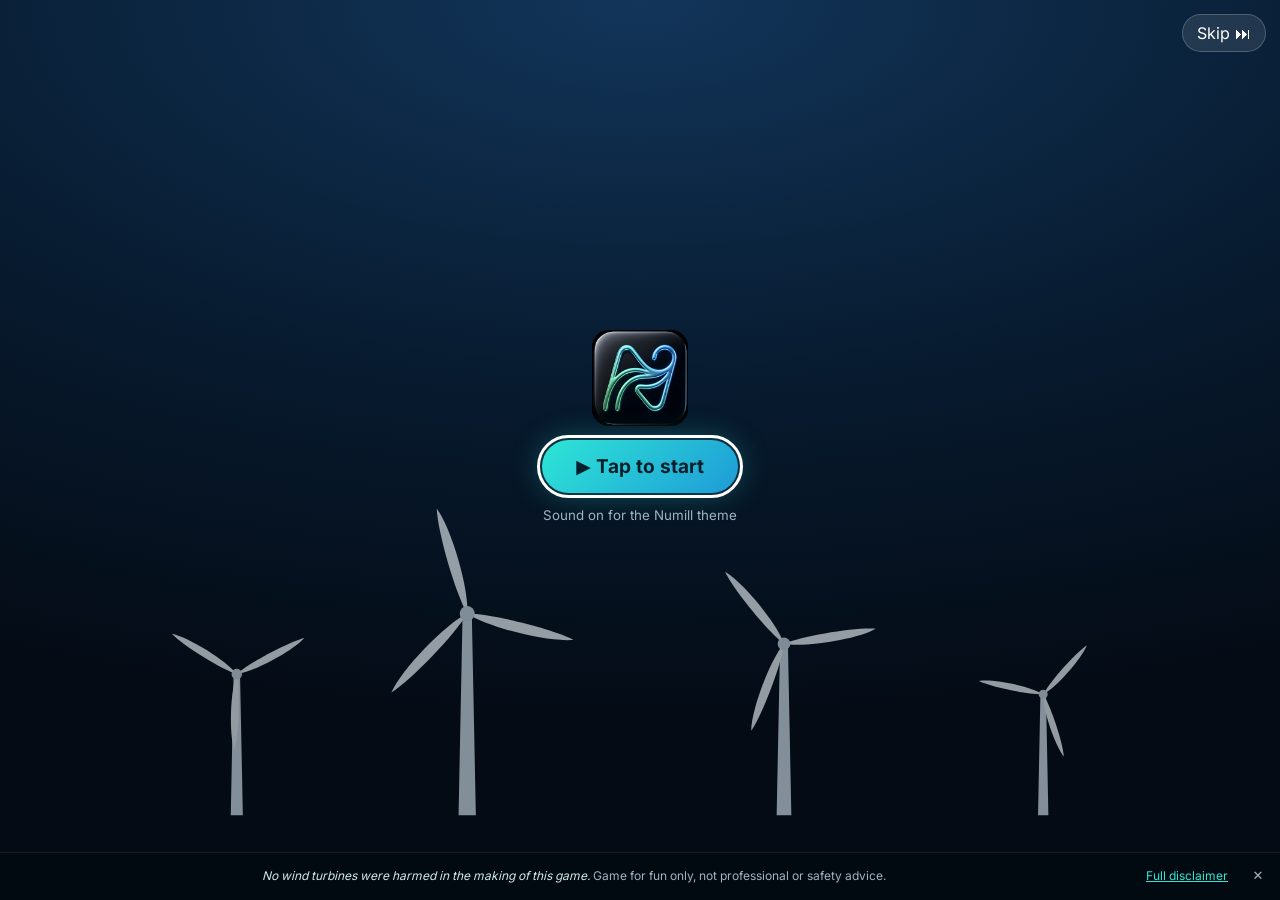
==== index.html @ cb1f27a0 "Publish corrected Academy (edu-preview 3f0eb74) + Farm (16bb28c): career sync, OG tags, profile prom" ====
<!doctype html>
<html lang="en">
<head>
<meta charset="UTF-8" />
<meta http-equiv="Cache-Control" content="no-cache" />
<meta name="viewport" content="width=device-width, initial-scale=1, viewport-fit=cover" />
<link rel="icon" href="./favicon.ico" sizes="any" />
<link rel="icon" type="image/png" sizes="32x32" href="./favicon-32.png" />
<link rel="icon" type="image/png" sizes="16x16" href="./favicon-16.png" />
<link rel="apple-touch-icon" sizes="180x180" href="./apple-touch-icon.png" />
<link rel="manifest" href="./manifest.webmanifest" />
<meta name="apple-mobile-web-app-capable" content="yes" />
<meta name="mobile-web-app-capable" content="yes" />
<meta name="apple-mobile-web-app-status-bar-style" content="black-translucent" />
<meta name="apple-mobile-web-app-title" content="Numill WF" />
<meta name="application-name" content="Numill WF" />
<meta name="theme-color" content="#071318" />

<meta name="description" content="A free, just-for-fun wind farm game by Numill: run a wind park and learn the basics of wind turbine installation and safety in the Numill Academy." />
<link rel="canonical" href="https://numill1.github.io/numill-wind-farm/" />
<meta property="og:type" content="website" />
<meta property="og:site_name" content="Numill Wind Farm" />
<meta property="og:title" content="Numill Wind Farm Academy" />
<meta property="og:description" content="A free, just-for-fun wind farm game by Numill: run a wind park and learn the basics of wind turbine installation and safety in the Numill Academy." />
<meta property="og:url" content="https://numill1.github.io/numill-wind-farm/" />
<meta property="og:image" content="https://numill1.github.io/numill-wind-farm/og-image.png" />
<meta property="og:image:width" content="1200" />
<meta property="og:image:height" content="630" />
<meta property="og:image:alt" content="Numill glow logo on black with the text Numill Wind Farm" />
<meta name="twitter:card" content="summary_large_image" />
<meta name="twitter:title" content="Numill Wind Farm Academy" />
<meta name="twitter:description" content="A free, just-for-fun wind farm game by Numill: run a wind park and learn the basics of wind turbine installation and safety in the Numill Academy." />
<meta name="twitter:image" content="https://numill1.github.io/numill-wind-farm/og-image.png" />
<title>Numill Wind Farm</title>
  <script type="module" crossorigin src="./assets/index-C3J9Vpw6.js"></script>
  <link rel="stylesheet" crossorigin href="./assets/index-CfRN-WS_.css">
</head>
<body><div id="root"><div style="min-height:100vh;display:grid;place-items:center;background:#000"><img src="./numill-glow-512-black.webp" alt="Numill" width="104" height="104" style="background:#000;border-radius:18%;object-fit:contain;animation:nmp 2.8s ease-in-out infinite" /></div></div><style>@keyframes nmp{50%{transform:scale(1.04)}}</style></body>
</html>
---- assets/index-CfRN-WS_.css ----
.gs-screen,.gs-seq,.gs-ov{--gs-bg:#06101c;--gs-fg:#e8f6f4;--gs-mut:#9fb4c0;--gs-teal:#2ee6d6;--gs-card:rgba(14,28,44,.92);--gs-line:rgba(255,255,255,.12);font-family:Inter,system-ui,sans-serif;color:var(--gs-fg)}.gs-screen,.gs-seq{position:fixed;top:0;right:0;bottom:0;left:0;z-index:900;display:flex;flex-direction:column;align-items:center;justify-content:center;gap:14px;padding:24px 20px 64px;text-align:center;background:radial-gradient(120% 80% at 50% 0%,#12355a,#071a2e 55%,#040b15);overflow:hidden}.gs-ov{position:fixed;top:0;right:0;bottom:0;left:0;z-index:950;display:grid;place-items:center;padding:16px;background:#020810b8;-webkit-backdrop-filter:blur(6px);backdrop-filter:blur(6px)}.gs-card{background:var(--gs-card);border:1px solid var(--gs-line);border-radius:20px;padding:20px;max-width:440px;width:100%;box-shadow:0 20px 60px #00000073;display:flex;flex-direction:column;gap:10px;text-align:left}.gs-card h2,.gs-card h3{margin:0}.gs-card p{margin:0;line-height:1.45}.gs-scroll{max-height:86dvh;overflow:auto}.gs-scroll ul{margin:0;padding-left:20px;line-height:1.45}.gs-btn{background:linear-gradient(135deg,#2ee6d6,#1e9bd7);color:#03202a;border:0;border-radius:14px;padding:13px 18px;font-weight:800;font-size:16px;cursor:pointer}.gs-btn:disabled{opacity:.6}.gs-btn:focus-visible,.gs-link:focus-visible,.gs-skip:focus-visible{outline:3px solid #fff;outline-offset:2px}.gs-btn.gs-ghost{background:transparent;color:var(--gs-fg);border:1px solid var(--gs-line)}.gs-big{font-size:19px;padding:15px 34px;border-radius:99px;box-shadow:0 0 30px #2ee6d659}.gs-link{background:none;border:0;color:var(--gs-teal);text-decoration:underline;cursor:pointer;font-size:inherit;padding:4px}.gs-muted{color:var(--gs-mut)}.gs-em{font-style:italic;color:var(--gs-teal)}.gs-err{color:#ff8a8a!important}.gs-input{padding:12px 14px;border-radius:12px;border:1px solid var(--gs-line);background:#ffffff0f;color:var(--gs-fg);font-size:16px}.gs-row{display:flex;justify-content:space-between;gap:10px;width:100%;max-width:440px}.gs-logo{width:132px;height:auto;filter:drop-shadow(0 0 24px rgba(46,230,214,.45))}.gs-logo-sm{width:96px}.gs-title h1{margin:0;font-size:30px}.gs-banner{display:flex;align-items:center;gap:2px;min-height:44px;font-size:12px;line-height:1.25;color:#9fb4c0;background:#030a12f0;border-top:1px solid rgba(255,255,255,.08);padding:0 0 0 10px;font-family:Inter,system-ui,sans-serif;flex:none;padding-bottom:max(3px,env(safe-area-inset-bottom))}.gs-btext{flex:1;min-width:0;white-space:nowrap;overflow:hidden;text-overflow:ellipsis}.gs-screen .gs-banner,.gs-seq .gs-banner{position:absolute;left:0;right:0;bottom:0}.gs-funny{color:#cfe9e6;font-style:italic}.gs-banner .gs-link{font-size:12px;padding:2px 6px;white-space:nowrap;flex:none;min-height:44px;min-width:44px}.gs-x{flex:none;background:none;border:0;color:#9fb4c0;font-size:13px;width:44px;height:44px;cursor:pointer;border-radius:6px}.gs-x:hover{color:#fff;background:#ffffff14}.gs-screen,.gs-seq{padding-bottom:calc(24px + var(--gs-banner-h,0px))}.gs-ov{bottom:var(--gs-banner-h,0px)}@media (min-width:700px){.gs-banner{font-size:12px}}.gs-farm{position:absolute;left:0;right:0;bottom:calc(8px + var(--gs-banner-h,0px));width:100%;height:auto;max-height:40%;opacity:.6;pointer-events:none}.gs-tower{fill:#d7e7ef}.gs-blade{fill:#f3fbff}.gs-hub{fill:#cfe0ea}.gs-rotor{animation:gs-spin linear infinite;transform-box:fill-box;transform-origin:center}@keyframes gs-spin{to{rotate:360deg}}.gs-seq-start,.gs-seq-titles{position:relative;display:flex;flex-direction:column;align-items:center;gap:14px}.gs-skip{position:absolute;top:14px;right:14px;background:#ffffff1a;color:#fff;border:1px solid rgba(255,255,255,.2);border-radius:99px;padding:8px 14px;cursor:pointer;z-index:2}.gs-logo-anim{width:170px;animation:gs-logo 2.4s cubic-bezier(.2,.8,.2,1) both}.gs-presents{color:var(--gs-mut);letter-spacing:.3em;text-transform:uppercase;animation:gs-fade 1s 1.6s both}.gs-title-anim{margin:0;font-size:38px;letter-spacing:.02em;animation:gs-rise 1.2s 2.4s cubic-bezier(.2,.8,.2,1) both;text-shadow:0 0 30px rgba(46,230,214,.5)}.gs-sub-anim{margin:0;color:var(--gs-mut);animation:gs-fade 1s 3.6s both}@keyframes gs-logo{0%{opacity:0;transform:scale(.4) rotate(-30deg);filter:blur(10px)}60%{opacity:1;filter:blur(0)}to{transform:scale(1) rotate(0)}}@keyframes gs-rise{0%{opacity:0;transform:translateY(24px)}to{opacity:1;transform:none}}@keyframes gs-fade{0%{opacity:0}to{opacity:1}}.gs-dots{display:flex;gap:6px}.gs-dots i{width:28px;height:4px;border-radius:4px;background:#ffffff2e}.gs-dots i.on{background:var(--gs-teal)}.gs-bubble{animation:gs-rise .4s both}.gs-mascot{font-size:54px;line-height:1;align-self:center}.gs-wiggle{animation:gs-wig 1.2s ease-in-out 2}@keyframes gs-wig{0%,to{rotate:0deg}25%{rotate:-10deg}75%{rotate:10deg}}.gs-ackbtn{font-size:15px;line-height:1.35;text-align:left;padding:14px 16px}.gs-pop{animation:gs-rise .3s both}@media (prefers-reduced-motion:reduce){.gs-rotor,.gs-logo-anim,.gs-title-anim,.gs-sub-anim,.gs-presents,.gs-bubble,.gs-pop,.gs-wiggle{animation-duration:.01s!important;animation-iteration-count:1!important}}.gs-lbl{display:block;text-align:left;font-size:13px;margin:6px 0;color:inherit}.gs-lbl .gs-input{display:block;width:100%;box-sizing:border-box;margin-top:4px}.gs-check{display:flex;gap:8px;align-items:flex-start;text-align:left;font-size:12.5px;line-height:1.4;margin:10px 0}.gs-check input{margin-top:3px;flex:0 0 auto;width:18px;height:18px}.gs-check a{color:inherit;text-decoration:underline}.gs-small{font-size:12px;margin-top:8px}.gs-pro{max-height:calc(100vh - 40px - var(--gs-banner-h,0px));overflow:auto}img[src*=fundo-preto]{background:#000;border-radius:18%;object-fit:contain;aspect-ratio:1/1;filter:none!important;padding:0!important;box-shadow:none!important}@font-face{font-family:Inter;font-style:normal;font-display:swap;font-weight:400;src:url(./inter-latin-400-normal-C38fXH4l.woff2) format("woff2"),url(./inter-latin-400-normal-CyCys3Eg.woff) format("woff")}@font-face{font-family:Inter;font-style:normal;font-display:swap;font-weight:500;src:url(./inter-latin-500-normal-Cerq10X2.woff2) format("woff2"),url(./inter-latin-500-normal-BL9OpVg8.woff) format("woff")}@font-face{font-family:Inter;font-style:normal;font-display:swap;font-weight:600;src:url(./inter-latin-600-normal-LgqL8muc.woff2) format("woff2"),url(./inter-latin-600-normal-CiBQ2DWP.woff) format("woff")}@font-face{font-family:Inter;font-style:normal;font-display:swap;font-weight:700;src:url(./inter-latin-700-normal-Yt3aPRUw.woff2) format("woff2"),url(./inter-latin-700-normal-BLAVimhd.woff) format("woff")}@font-face{font-family:Outfit;font-style:normal;font-display:swap;font-weight:500;src:url(./outfit-latin-500-normal-DKnIMDSk.woff2) format("woff2"),url(./outfit-latin-500-normal-ClnHRwRh.woff) format("woff")}@font-face{font-family:Outfit;font-style:normal;font-display:swap;font-weight:600;src:url(./outfit-latin-600-normal-B7SfZ07L.woff2) format("woff2"),url(./outfit-latin-600-normal-BEfTtDA7.woff) format("woff")}@font-face{font-family:Outfit;font-style:normal;font-display:swap;font-weight:700;src:url(./outfit-latin-700-normal-Cu9v6i1X.woff2) format("woff2"),url(./outfit-latin-700-normal-D4itBLBr.woff) format("woff")}@font-face{font-family:Outfit;font-style:normal;font-display:swap;font-weight:800;src:url(./outfit-latin-800-normal-CQna6-G7.woff2) format("woff2"),url(./outfit-latin-800-normal-BRHLSPcU.woff) format("woff")}:root{--bg:#071318;--card:#0d1f26;--card2:#11282f;--line:#1d3a40;--teal:#2dd4bf;--teal2:#14b8a6;--gold:#f5c451;--gold2:#d99a1e;--red:#ef4444;--amber:#f59e0b;--text:#e6f4f1;--mut:#8aa9a6}*{box-sizing:border-box;-webkit-tap-highlight-color:transparent}html,body,#root{margin:0;height:100%;background:var(--bg);color:var(--text);font-family:Inter,system-ui,-apple-system,Segoe UI,Roboto,sans-serif}button{font:inherit;color:inherit;cursor:pointer;border:0;background:none}button:disabled{opacity:.45;cursor:not-allowed}.app{max-width:480px;margin:0 auto;height:100dvh;display:flex;flex-direction:column;position:relative;overflow:hidden;background:radial-gradient(120% 60% at 50% 0%,#0f3a3a 0%,var(--bg) 60%)}.app.stormy{background:radial-gradient(120% 60% at 50% 0%,#1e2a44,#070b14 60%)}header{display:flex;align-items:center;gap:10px;padding:10px 14px 6px}.logo{width:36px;height:36px;filter:drop-shadow(0 0 10px rgba(45,212,191,.6))}.brand{flex:1;line-height:1.05}.brand h1{margin:0;font-size:17px;letter-spacing:.3px;background:linear-gradient(90deg,#fff,var(--gold));-webkit-background-clip:text;background-clip:text;color:transparent}.brand small{color:var(--teal);font-size:12px;letter-spacing:.6px;text-transform:uppercase}.icon{min-width:34px;height:34px;border-radius:10px;background:var(--card);border:1px solid var(--line);font-size:13px;font-weight:700;padding:0 8px}.stats{display:grid;grid-template-columns:1.6fr 1.2fr 1fr 1fr .8fr;gap:6px;padding:4px 12px}.stat{background:var(--card);border:1px solid var(--line);border-radius:12px;padding:6px;display:flex;flex-direction:column;align-items:center;font-size:12px}.stat b{font-size:14px;font-variant-numeric:tabular-nums}.stat small{color:var(--mut);font-size:12px}.stat.gold{border-color:#f5c4518c;box-shadow:inset 0 0 12px #f5c45126,0 0 12px #f5c4511f}.stat.gold b{color:var(--gold)}.stat.amber b{color:var(--amber)}.stat.red{border-color:var(--red)}.stat.red b{color:var(--red)}.pulse{animation:pulse 1s infinite}@keyframes pulse{50%{box-shadow:0 0 14px #ef444499}}.lvl{display:flex;align-items:center;gap:10px;margin:6px 12px;padding:8px 10px;border-radius:14px;background:linear-gradient(90deg,#f5c4511a,#2dd4bf0f);border:1px solid rgba(245,196,81,.35)}.badge-lvl{width:34px;height:34px;border-radius:50%;display:grid;place-items:center;font-weight:800;color:#1a1200;background:radial-gradient(circle at 35% 30%,#fff1b8,var(--gold) 45%,var(--gold2));box-shadow:0 0 14px #f5c4518c}.lvlbody{flex:1}.ready{font-size:18px;color:var(--gold);animation:bob 1s infinite}@keyframes bob{50%{transform:translateY(-4px)}}.row{display:flex;justify-content:space-between;align-items:center;gap:8px}.small{font-size:12px;color:var(--mut)}.bar{height:8px;background:#0a1a1f;border-radius:99px;overflow:hidden;margin-top:4px;border:1px solid var(--line)}.fill{height:100%;border-radius:99px;transition:width .4s cubic-bezier(.2,.9,.3,1.2)}.fill.teal{background:linear-gradient(90deg,var(--teal2),var(--teal));box-shadow:0 0 10px var(--teal)}.fill.amber{background:var(--amber)}.fill.goldfill{background:linear-gradient(90deg,var(--gold2),var(--gold),#fff1b8,var(--gold));background-size:200% 100%}.shimmer{animation:shim 1.4s linear infinite}@keyframes shim{to{background-position:-200% 0}}.banner{margin:4px 12px;padding:6px 10px;border-radius:10px;background:#6366f12e;border:1px solid #6366f1;font-size:12px;font-weight:700;text-align:center}.banner.red{background:#ef444424;border-color:var(--red);animation:pulse 1.2s infinite}main{flex:1;min-height:0;display:flex;flex-direction:column}.scene{flex:1;min-height:240px;position:relative}.loading{display:grid;place-items:center;height:100%;color:var(--mut)}.panel{margin:8px 12px;padding:12px;border-radius:16px;background:linear-gradient(180deg,var(--card2),var(--card));border:1px solid var(--line);display:flex;flex-direction:column;gap:8px}.panel.hint{color:var(--mut);font-size:13px;text-align:center}.chip{font-size:12px;font-weight:800;padding:3px 8px;border-radius:99px;letter-spacing:.5px}.chip.teal{background:#2dd4bf26;color:var(--teal)}.chip.red{background:#ef44442e;color:#fca5a5}.chip.amber{background:#f59e0b2e;color:#fcd34d}.btn{width:100%;padding:12px 14px;border-radius:14px;font-weight:800;font-size:14.5px;transition:transform .08s;margin-top:6px}.btn:active:not(:disabled){transform:scale(.97)}.btn.teal{background:linear-gradient(180deg,var(--teal),var(--teal2));color:#032;box-shadow:0 6px 18px #14b8a659}.btn.gold{background:linear-gradient(180deg,#ffe08a,var(--gold) 40%,var(--gold2));color:#2a1a00;box-shadow:0 6px 22px #f5c45173,inset 0 1px #fff6}.btn.red{background:linear-gradient(180deg,#f87171,var(--red));color:#fff;box-shadow:0 6px 18px #ef444459}.btn.ghost{background:var(--card2);border:1px solid var(--line);color:var(--text)}.btn.link{background:none;color:var(--mut);font-weight:600;font-size:12.5px;text-decoration:underline}.glow{animation:glow 1.6s infinite}@keyframes glow{50%{box-shadow:0 0 30px #f5c451cc}}.shopitem{display:flex;justify-content:space-between;align-items:center;width:100%;padding:11px 12px;border-radius:12px;background:var(--card2);border:1px solid var(--line);text-align:left;margin-top:6px}.shopitem span{display:flex;flex-direction:column}.shopitem small{color:var(--mut);font-size:12px}.shopitem.rare{border-color:#f5c45199;box-shadow:inset 0 0 14px #f5c4511a}.price{color:var(--gold);font-weight:800;align-items:flex-end;font-size:13px}nav{display:grid;grid-template-columns:repeat(4,1fr);border-top:1px solid var(--line);background:#071318eb;padding-bottom:env(safe-area-inset-bottom)}nav button{padding:8px 0 10px;display:flex;flex-direction:column;align-items:center;font-size:18px;position:relative;color:var(--mut)}nav button small{font-size:12px}nav button.on{color:var(--teal)}nav button.on:before{content:"";position:absolute;top:0;left:25%;right:25%;height:2px;background:var(--teal);box-shadow:0 0 8px var(--teal)}.dot{position:absolute;top:6px;right:30%;width:8px;height:8px;border-radius:50%;background:var(--gold);box-shadow:0 0 8px var(--gold)}.page{padding:8px 14px 16px;overflow:auto}.page h2{margin:6px 0 10px;font-size:18px}.page h3{margin:16px 0 8px;font-size:15px}.kpi{background:var(--card);border:1px solid var(--line);border-radius:12px;padding:10px 12px;margin-bottom:8px;font-size:13px}.kpi b{color:var(--teal)}.kpi.warn b{color:var(--amber)}.ladder{display:flex;flex-direction:column;gap:5px}.rung{display:flex;align-items:center;gap:10px;padding:7px 10px;border-radius:10px;background:var(--card);border:1px solid var(--line);font-size:13px;color:var(--mut)}.rung span{width:22px;height:22px;border-radius:50%;display:grid;place-items:center;background:#0a1a1f;font-size:12px;font-weight:800}.rung small{margin-left:auto;color:var(--amber);font-size:12px}.rung.done{color:var(--text)}.rung.done span{background:var(--teal2);color:#032}.rung.now{border-color:var(--gold);color:#fff;box-shadow:0 0 14px #f5c45140}.rung.now span{background:var(--gold);color:#2a1a00}.rung.tier{margin-top:8px}.badges{display:grid;grid-template-columns:repeat(4,1fr);gap:6px}.bdg{aspect-ratio:1;border-radius:12px;background:var(--card);border:1px solid var(--line);display:flex;flex-direction:column;align-items:center;justify-content:center;font-size:20px;filter:grayscale(1);opacity:.55;text-align:center;padding:4px}.bdg small{font-size:12px;color:var(--mut);margin-top:2px;line-height:1.1}.bdg.got{filter:none;opacity:1;border-color:var(--teal)}.bdg.got.rare{border-color:var(--gold);box-shadow:0 0 14px #f5c45173}.overlay{position:absolute;top:0;right:0;bottom:0;left:0;background:#02080aa8;-webkit-backdrop-filter:blur(3px);backdrop-filter:blur(3px);display:flex;align-items:flex-end;z-index:20;animation:fade .2s}@keyframes fade{0%{opacity:0}}.sheet{width:100%;max-height:88%;overflow:auto;background:linear-gradient(180deg,#123036,var(--card));border-top:1px solid var(--teal);border-radius:22px 22px 0 0;padding:16px 16px 22px;animation:up .28s cubic-bezier(.2,.9,.3,1.15)}@keyframes up{0%{transform:translateY(40%);opacity:0}}.sheet h3{margin:0;font-size:17px}.sheet p{font-size:14px;line-height:1.45}.sheet.goldb{border-top:2px solid var(--gold);box-shadow:0 -10px 40px #f5c45140}.sheet.danger{border-top:2px solid var(--red);box-shadow:0 -10px 40px #ef444440}.quote{background:var(--card2);border-left:3px solid var(--gold);padding:10px 12px;border-radius:8px;font-style:italic}.alarm{background:#ef44441f;border:1px solid var(--red);color:#fecaca;padding:10px;border-radius:10px;font-family:ui-monospace,monospace;font-size:13px;margin:8px 0;animation:pulse 1.2s infinite}.grid2{display:grid;grid-template-columns:1fr 1fr;gap:8px}.grid1{display:grid;gap:8px}.opt{padding:11px 10px;border-radius:12px;background:var(--card2);border:1px solid var(--line);text-align:left;font-size:13.5px;transition:all .15s}.opt.picked{border-color:var(--teal);background:#2dd4bf24}.opt.right{border-color:#22c55e;background:#22c55e29}.opt.wrongopt{border-color:var(--red);background:#ef444426}.opt.dim{opacity:.5}.steps{display:flex;gap:6px;margin:10px 0 4px}.steps span{flex:1;text-align:center;font-size:12px;font-weight:800;padding:3px;border-radius:99px;background:#0a1a1f;color:var(--mut)}.steps span.on{background:var(--teal);color:#032}.steps span.done{background:var(--gold);color:#2a1a00}.loto{margin:4px 0 8px;padding-left:20px;font-size:13px;color:var(--teal)}.q{font-weight:700}.ok{color:#4ade80;font-weight:800}.ko{color:#f87171;font-weight:800}.muted{color:var(--mut)}.big{font-size:44px;font-weight:900;text-align:center;margin:6px 0;color:var(--gold);text-shadow:0 0 20px rgba(245,196,81,.6)}.days{display:flex;gap:6px;margin:10px 0}.days span{flex:1;text-align:center;padding:8px 0;border-radius:10px;background:var(--card2);border:1px solid var(--line);font-weight:800;color:var(--mut)}.days span.on{background:linear-gradient(180deg,#ffe08a,var(--gold));color:#2a1a00;border-color:var(--gold);box-shadow:0 0 10px #f5c45180}.pops{position:absolute;left:0;right:0;top:60%;display:flex;flex-direction:column;align-items:center;pointer-events:none;z-index:30;gap:4px}.pop{padding:5px 12px;border-radius:99px;background:#0d1f26eb;border:1px solid var(--teal);font-weight:800;font-size:13px;animation:rise 1.6s ease-out forwards}.pop.gold{border-color:var(--gold);color:var(--gold);text-shadow:0 0 10px rgba(245,196,81,.6)}.pop.bad{border-color:var(--red);color:#fca5a5}@keyframes rise{0%{transform:translateY(14px) scale(.8);opacity:0}15%{transform:translateY(0) scale(1.08);opacity:1}30%{transform:scale(1)}to{transform:translateY(-46px);opacity:0}}.burst{position:absolute;left:50%;top:42%;pointer-events:none;z-index:40}.burst i{position:absolute;border-radius:50%;box-shadow:0 0 10px currentColor;animation:fly 1s cubic-bezier(.1,.8,.3,1) forwards}@keyframes fly{0%{transform:translate(0) scale(1);opacity:1}to{transform:translate(var(--x),var(--y)) scale(.2);opacity:0}}.btn.danger{background:#ef44441a;border:1px dashed var(--red);color:#fca5a5;font-size:12.5px;font-weight:700}.go{font-size:12px;font-weight:900;padding:3px 10px;border-radius:99px;letter-spacing:.6px}.go.go{background:#16a34a;color:#fff}.go.caution{background:var(--amber);color:#2a1a00}.go.nogo{background:var(--red);color:#fff;animation:pulse 1s infinite}.jobcard{background:var(--card2);border:1px solid rgba(245,196,81,.45);border-radius:12px;padding:10px 12px;display:flex;flex-direction:column;gap:6px;font-size:13px;margin:8px 0}.jobcard span{color:var(--mut)}.jobcard b{text-align:right}.limits{width:100%;font-size:12px;border-collapse:collapse}.limits td{padding:3px 6px;color:var(--mut);border-bottom:1px solid var(--line)}.limits td:last-child{text-align:right}.limits tr.hl td{color:var(--gold);font-weight:700}.opt.picked{background:linear-gradient(180deg,#2dd4bf59,#14b8a638);color:#fff;font-weight:700}.opt.right{background:#15803d;border-color:#22c55e;color:#fff;font-weight:800}.opt.wrongopt{background:#991b1b;border-color:var(--red);color:#fff;font-weight:800}.days span{display:flex;flex-direction:column;align-items:center;gap:2px;font-size:13px}.days small{font-size:12px;font-weight:700;opacity:.8}.days span.chest{flex:1.3;border-color:var(--gold);box-shadow:0 0 12px #f5c45159;font-size:18px}.banner.red{color:#fff;background:#ef444452;cursor:pointer}.fill{position:relative}.fill:after{content:"";position:absolute;top:0;right:0;bottom:0;left:0;background:linear-gradient(90deg,transparent,rgba(255,255,255,.45),transparent);transform:translate(-100%);animation:sweep 2.4s infinite}@keyframes sweep{to{transform:translate(100%)}}.pin{background:var(--red);color:#fff;font-weight:900;width:26px;height:26px;border-radius:50%;display:grid;place-items:center;box-shadow:0 0 14px var(--red);animation:bob .8s infinite;font-size:16px;pointer-events:none}:root{--bg:#0b4f78;--card:#0f6a94;--card2:#1279a6;--line:#ffd23f;--teal:#5ef2e0;--teal2:#22c7c0;--gold:#ffd23f;--gold2:#ff9f1c;--text:#ffffff;--mut:#d4f3ff}.app{background:linear-gradient(180deg,#5cc8ff,#2a9fd6,#0e6d9c 70%,#0b4f78);font-family:Comic Sans MS,Comic Neue,"Baloo 2",Inter,system-ui,sans-serif}.app.stormy{background:linear-gradient(180deg,#4a5d8a,#26365e 60%,#141d38)}.gamebanner{display:flex;flex-wrap:wrap;align-items:center;justify-content:center;gap:4px 8px;padding:6px 10px;text-align:center;background:repeating-linear-gradient(-45deg,#ffd23f 0,#ffd23f 14px,#ffc300 14px,#ffc300 28px);color:#0b2a44;border-bottom:3px solid #0b2a44}.gamebanner b{font-size:16px;font-weight:900;letter-spacing:.5px;text-shadow:2px 2px 0 #fff}.gamebanner i{width:100%;font-size:12px;font-weight:700}.gm-tag{background:#ff3d7f;color:#fff;font-weight:900;font-size:12px;padding:2px 7px;border-radius:6px;border:2px solid #0b2a44;transform:rotate(-4deg);box-shadow:2px 2px #0b2a44}.brand h1{background:none;color:#fff;-webkit-text-fill-color:#fff;text-shadow:2px 2px 0 #0b2a44}.brand small{color:#ffd23f}.stat,.icon,.lvl{border:2px solid #0b2a44!important;box-shadow:3px 3px #0b2a44!important}.stat.gold{background:#ffd23f}.stat.gold b,.stat.gold span{color:#0b2a44}.ladder.scroll{position:relative;max-height:52vh;overflow-y:auto;padding-right:4px;gap:10px;scroll-behavior:smooth}.tierbox{display:flex;flex-direction:column;gap:5px;padding:8px;border-radius:14px;background:#0d1f2699;border:1px dashed var(--line)}.tierbox.cur{border:1px solid var(--gold);box-shadow:0 0 16px #f5c4512e}.tierbox.past{opacity:.85}.tierhead{display:flex;justify-content:space-between;align-items:center;font-weight:900;font-size:13px;color:var(--teal);letter-spacing:.3px}.tierbox.cur .tierhead{color:var(--gold)}.tierhead small{color:var(--mut);font-weight:700}.rung.legend{background:linear-gradient(90deg,rgba(245,196,81,.18),var(--card));border-color:#f5c45199}.rung.legend b{color:var(--gold)}.champ{width:100%;margin:4px 0 10px;padding:10px;border-radius:14px;border:2px solid var(--gold);background:linear-gradient(180deg,#3a2a05,#1a1404);color:var(--gold);font:inherit;font-weight:900;cursor:pointer;animation:glow 1.6s infinite}.victory{position:fixed;top:0;right:0;bottom:0;left:0;z-index:60;display:grid;place-items:center;padding:16px;overflow:hidden;background:radial-gradient(circle at 50% 25%,#f5c45173,#14b8a640 40%,#04121a 80%);animation:fade .4s}.confetti{position:absolute;top:0;right:0;bottom:0;left:0;pointer-events:none}.confetti i{position:absolute;top:-20px;width:9px;height:14px;border-radius:2px;animation:confetti linear infinite}.confetti i:nth-child(3n){width:7px;height:7px;border-radius:50%}@keyframes confetti{0%{transform:translateY(-20px) rotate(0);opacity:1}to{transform:translateY(110vh) rotate(720deg) translate(40px);opacity:.8}}.vcard{position:relative;width:100%;max-width:380px;max-height:100%;overflow:auto;text-align:center;padding:18px 16px;border-radius:24px;background:linear-gradient(180deg,#14404a,#0d1f26);border:3px solid var(--gold);box-shadow:0 0 50px #f5c4518c,inset 0 0 30px #2dd4bf26;animation:vpop .7s cubic-bezier(.2,1.6,.4,1);display:flex;flex-direction:column;gap:10px}@keyframes vpop{0%{transform:scale(.3) rotate(-8deg);opacity:0}}.vtrophy{font-size:76px;line-height:1;filter:drop-shadow(0 0 22px rgba(245,196,81,.9));animation:bob 1.2s infinite}.vtitle{margin:0;font-size:34px;font-weight:900;letter-spacing:1px;transform:rotate(-2deg);background:linear-gradient(180deg,#fff,var(--gold) 55%,var(--gold2));-webkit-background-clip:text;background-clip:text;color:transparent;filter:drop-shadow(3px 3px 0 #2a1a00)}.vsub{margin:0;color:var(--teal);font-weight:800}.vrank{align-self:center;padding:8px 16px;border-radius:999px;font-weight:900;font-size:17px;color:#2a1a00;background:linear-gradient(180deg,#ffe08a,var(--gold) 50%,var(--gold2));box-shadow:0 6px 22px #f5c45180}.vtext{margin:0;font-size:14px;line-height:1.45}.vstats{display:grid;grid-template-columns:repeat(4,1fr);gap:6px}.vstats div{background:var(--card2);border:1px solid var(--line);border-radius:12px;padding:7px 2px;display:flex;flex-direction:column}.vstats b{color:var(--gold);font-size:14px}.vstats small{color:var(--mut);font-size:12px}.icon.off{opacity:.45;text-decoration:line-through;filter:grayscale(1)}.sheet.mg{max-height:92vh;overflow-y:auto}.mg-list{display:grid;grid-template-columns:1fr 1fr;gap:8px}.mg-item{display:flex;flex-direction:column;align-items:center;gap:2px;padding:10px 6px;min-height:84px;border-radius:14px;background:var(--card2);border:1px solid var(--line);font-size:13px;font-weight:700}.mg-item b{font-size:22px}.mg-item small{color:var(--mut);font-weight:600;font-size:12px}.mg-item.locked{opacity:.45}.mg-how{min-height:34px}.mg-msg{min-height:36px;margin:4px 0}.mg-stage{display:flex;flex-direction:column;align-items:center;gap:8px;min-height:300px}.mg-won{display:flex;flex-direction:column;align-items:center;gap:2px}.mg-won b{font-size:18px;color:var(--gold)}.mg-row{display:flex;gap:8px;width:100%}.mg-asm{display:flex;flex-direction:column-reverse;gap:4px;width:100%}.mg-slot{min-height:34px;border:2px dashed var(--line);border-radius:10px;font-size:12.5px;color:var(--mut);background:#0a1a1f}.mg-slot.done{border-style:solid;border-color:var(--teal);color:var(--teal)}.mg-slot.hint{border-color:var(--gold);color:var(--gold)}.mg-tray{display:flex;flex-wrap:wrap;gap:6px;justify-content:center;width:100%}.mg-chip{min-width:64px;min-height:38px;padding:4px 8px;border-radius:10px;background:var(--card2);border:1px solid var(--line);font-size:12px;font-weight:700;display:flex;align-items:center;justify-content:center}.mg-chip.on{border-color:var(--gold);box-shadow:0 0 0 2px var(--gold)}.mg-chip.ghost{visibility:hidden}.mg-maze,.mg-pipes,.mg-slide,.mg-mem,.mg-blade,.mg-truck{display:grid;width:min(86vw,320px);gap:0;touch-action:none}.mg-maze{aspect-ratio:1;border:2px solid var(--teal)}.mg-cell{aspect-ratio:1;border:2px solid #4b7f86;display:flex;align-items:center;justify-content:center;font-size:15px;margin:-1px}.mg-cell.trail{background:#2dd4bf38}.mg-pad{display:grid;grid-template-columns:repeat(3,56px);gap:6px}.mg-pad button{height:44px;border-radius:12px;background:var(--card2);border:1px solid var(--line);font-size:18px}.mg-pipes{gap:3px}.mg-tile{aspect-ratio:1;position:relative;background:#0a1a1f;border:1px solid var(--line);border-radius:6px;padding:0}.mg-tile svg{width:100%;height:100%}.mg-tile line{stroke:#4b7f86;stroke-width:7;stroke-linecap:round}.mg-tile circle{fill:#4b7f86}.mg-tile.lit line,.mg-tile.lit circle{stroke:var(--gold);fill:var(--gold)}.mg-tile i{position:absolute;left:2px;top:0;font-style:normal;font-size:14px}.mg-flange{position:relative;width:min(80vw,280px);aspect-ratio:1;border-radius:50%;background:radial-gradient(circle,#1d3a40 0,#1d3a40 30%,#11282f 31%,#11282f);border:3px solid #4b7f86}.mg-bolt{position:absolute;width:48px;height:48px;margin:-24px;border-radius:50%;background:#0a1a1f;border:2px solid var(--line);font-size:20px;font-weight:800}.mg-bolt.done{background:var(--teal);color:#032}.mg-bolt.hint{border-color:var(--gold);box-shadow:0 0 12px var(--gold)}.mg-hubc{position:absolute;top:0;right:0;bottom:0;left:0;display:flex;align-items:center;justify-content:center;font-weight:800;color:var(--mut);pointer-events:none}.mg-slide{gap:2px}.mg-st{aspect-ratio:1;border-radius:6px;background-color:#0d1f26;border:1px solid var(--line);position:relative;padding:0}.mg-st small{position:absolute;right:3px;bottom:1px;font-size:12px;color:var(--gold)}.mg-st.empty{background:transparent;border-style:dashed}.mg-mem{gap:6px}.mg-card{aspect-ratio:3/4;border-radius:10px;background:linear-gradient(160deg,var(--teal2),#0b4a44);border:1px solid var(--line);font-weight:900;font-size:20px;color:#032;display:flex;flex-direction:column;align-items:center;justify-content:center}.mg-card.up{background:var(--card2);color:var(--text)}.mg-card.got{border-color:var(--gold)}.mg-card b{font-size:26px}.mg-card small{font-size:12px}.mg-yaw{width:min(72vw,240px)}.mg-yaw .ring{fill:#0a1a1f;stroke:var(--line);stroke-width:3}.mg-yaw .wind{fill:#7dd3fc}.mg-yaw .wtxt{fill:#7dd3fc;font-size:12px;font-weight:800}.mg-yaw .zone{fill:#86efac2e}.mg-yaw .nac{fill:#e6f4f1}.mg-yaw .rotor{fill:var(--gold)}.mg-blade{gap:2px;width:min(70vw,240px);padding:6px;border-radius:40px 40px 12px 12px;background:linear-gradient(90deg,#cfd8dc,#eceff1,#b0bec5)}.mg-bc{aspect-ratio:1;border-radius:4px;background:#ffffff40;border:1px solid rgba(0,0,0,.06);padding:0}.mg-bc.found{background:#2dd4bf99;outline:2px solid var(--teal)}.mg-bc.miss{background:#ef44442e}.mg-truck{gap:2px;padding:6px;background:#3b4b52;border-radius:8px;border-bottom:10px solid #222}.mg-tc{aspect-ratio:1;border-radius:4px;background:#26343a;border:1px solid #4b5f66;padding:0}.mg-mini{display:grid;gap:1px}.mg-mini i{background:currentColor;border-radius:2px}.mg-ladder{display:flex;flex-direction:column;gap:4px;width:120px;padding:4px 10px;border-left:5px solid #9aa;border-right:5px solid #9aa}.mg-ladder .rung{height:26px;border-bottom:4px solid #9aa;display:flex;align-items:center;justify-content:center;font-size:16px}.mg-ladder .rung.done{border-color:var(--teal)}.mg-bar{position:relative;width:min(86vw,320px);height:26px;border-radius:99px;background:#0a1a1f;border:1px solid var(--line);overflow:hidden}.mg-bar .z{position:absolute;top:0;bottom:0;background:#86efac8c}.mg-bar .m{position:absolute;top:-2px;bottom:-2px;width:6px;margin-left:-3px;background:var(--gold)}.overlay.mg-ov{z-index:30}.mg-bi{width:min(78vw,260px)}.mg-bi .fl{fill:#11282f;stroke:#4b7f86;stroke-width:3}.mg-bi .hole{fill:#04090b;stroke:#4b7f86}.mg-bi .root{fill:#eceff12e;stroke:#cfd8dc;stroke-width:2}.mg-bi .stud{fill:var(--gold)}.mg-bi .ok .root{stroke:var(--teal)}.mg-radio{display:grid;grid-template-columns:repeat(3,1fr);gap:6px;width:100%}.mg-radio button{min-height:42px;border-radius:12px;background:var(--card2);border:1px solid var(--line);font-size:12.5px;font-weight:700}.mg-radio .stop{background:#7f1d1d;color:#fff}.mg-radio .tag{background:#3b2f0a;color:var(--gold)}.mg-hole{position:absolute;width:34px;height:34px;margin:-17px;border-radius:50%;background:#04090b;border:2px solid var(--line);display:flex;align-items:center;justify-content:center;font-size:16px}.mg-hole.next{border-color:var(--gold)}.mg-hole.done{border-color:var(--teal)}.mg-beat{width:70px;height:70px;border-radius:50%;border:4px solid var(--gold);display:block}.mg-check .opt{text-align:left}.mg-rhythm .mg-hole{border:2px solid #4b7f86!important;box-shadow:none!important}.mg-rhythm .mg-hole.next{border-color:var(--gold)!important;box-shadow:0 0 10px var(--gold)!important}.mg-rhythm .mg-hole.done{border-color:var(--teal)!important}.nm-glow{filter:drop-shadow(0 0 4px rgba(55,185,191,.9)) drop-shadow(0 0 12px rgba(18,151,216,.55));animation:nmGlow 2.8s ease-in-out infinite}@keyframes nmGlow{50%{filter:drop-shadow(0 0 6px rgba(55,185,191,1)) drop-shadow(0 0 18px rgba(245,196,81,.55))}}@media (prefers-reduced-motion: reduce){.nm-glow{animation:none}}.nm-glow-sm{width:26px;height:26px}.nm-glow-md{width:56px;height:56px;margin-bottom:4px}.nm-glow-lg{width:84px;height:84px}.nm-center{display:block;margin:4px auto 0}.nm-h{display:flex;align-items:center;gap:8px}.nm-splash{display:flex;flex-direction:column;align-items:center;gap:10px}.mg-slide.nm-solved{border-radius:8px;box-shadow:0 0 0 2px #37b9bfcc,0 0 24px #1297d899,0 0 40px #f5c45159;animation:nmGlowBox 2.8s ease-in-out infinite}@keyframes nmGlowBox{50%{box-shadow:0 0 0 2px #f5c451e6,0 0 30px #37b9bfb3,0 0 48px #f5c45173}}.tr-grid{display:grid;grid-template-columns:repeat(3,1fr);gap:8px}.tr-item{display:flex;flex-direction:column;align-items:center;gap:3px;padding:8px 4px;min-height:118px;border-radius:12px;background:var(--card2);border:1px solid var(--line);text-align:center;position:relative}.tr-item b{font-size:12px}.tr-item small{font-size:12px;color:var(--mut)}.tr-item.got{border-color:#f5c45199}.tr-official{grid-column:1 / -1;min-height:96px;border-style:dashed}.tr-lock{position:absolute;top:28px;font-size:18px}.tr-grad{display:inline-block;-webkit-mask-size:contain;mask-size:contain;-webkit-mask-repeat:no-repeat;mask-repeat:no-repeat;-webkit-mask-position:center;mask-position:center;background-size:200% 200%!important}.tr-shine{animation:trShine 3s ease-in-out infinite;filter:drop-shadow(0 0 5px rgba(255,236,170,.75))}@keyframes trShine{50%{background-position:100% 100%}}@media (prefers-reduced-motion: reduce){.tr-shine{animation:none}}.tr-pop{display:flex;flex-direction:column;align-items:center;gap:6px}.nm-icon{border-radius:22%;animation:nmIcon 2.8s ease-in-out infinite}.logo.nm-icon{filter:none}@keyframes nmIcon{0%,to{box-shadow:0 0 6px #37b9bf59}50%{box-shadow:0 0 16px #37b9bf99,0 0 26px #1297d859}}@media (prefers-reduced-motion: reduce){.nm-icon{animation:none}}.tr-official{grid-column:span 3;flex-direction:row;text-align:left;gap:10px;padding:10px}.tr-official b{font-size:12.5px}.tr-official small{display:block}.tr-offimg{position:relative;flex:none;width:56px;height:56px}.tr-offimg img{width:56px;height:56px;border-radius:13px;filter:grayscale(.5) brightness(.45)}.tr-offimg .tr-lock{position:absolute;right:0;bottom:0;left:0;top:0;display:grid;place-items:center;font-size:22px}.tr-shine{filter:drop-shadow(0 0 5px rgba(255,255,255,.7))!important}.mg-install{margin:4px 0 8px;text-align:center}.numis-ic{width:1.15em;height:1.15em;vertical-align:-.2em;margin-right:.2em;display:inline-block;filter:drop-shadow(0 1px 1px rgba(0,0,0,.4))}.numis-ic.big{width:22px;height:22px;margin-right:4px}.stat.numis{flex-direction:row;justify-content:center;gap:3px}.stat.numis .numis-ic.big{width:30px;height:30px;margin:0}.stat.numis b{color:#0b2a44!important;font-size:19px;font-weight:900;line-height:1}.stat.numis small{display:block;color:#0b2a44;opacity:.75;font-size:12px;font-weight:700}.tabs .numis-ic.big,nav .numis-ic.big{width:20px;height:20px;margin:0}.price{flex-direction:row!important;align-items:center!important;gap:2px}.tr-badge{background-size:200% 200%!important}.ed-switch{display:inline-flex;align-items:center;gap:4px;height:34px;padding:0 10px;border-radius:10px;background:linear-gradient(180deg,#14b8a638,#0e3c5a8c);border:1px solid rgba(94,234,212,.45);color:#d9fbf5;font-size:12px;font-weight:800;text-decoration:none;white-space:nowrap;backdrop-filter:blur(8px);-webkit-backdrop-filter:blur(8px);box-shadow:0 2px 10px #00000040;flex-shrink:0}.ed-switch:hover,.ed-switch:focus-visible{border-color:#5eead4;color:#fff}@media (max-width:420px){.ed-switch{padding:0 7px;font-size:12px}}@media (max-width:480px){header{flex-wrap:wrap;row-gap:6px}header .ed-switch{order:10;margin-left:auto}}.ed-switch{min-height:44px!important}:root{--bg:#050b14;--bg2:#0a1424;--glass:rgba(16,32,52,.62);--glass2:rgba(22,44,70,.72);--line:rgba(120,200,255,.14);--line2:rgba(120,220,255,.28);--teal:#2ee6d6;--teal2:#16b8c9;--blue:#3b9dff;--violet:#7c6cff;--gold:#ffc94d;--gold2:#f0a321;--red:#ff5d6c;--green:#2fd47e;--text:#eaf4ff;--mut:#8ea6c2;--r1:8px;--r2:12px;--r3:16px;--r4:22px;--s1:4px;--s2:8px;--s3:12px;--s4:16px;--s5:24px;--glow:0 0 0 1px rgba(46,230,214,.18), 0 8px 30px rgba(59,157,255,.18);--ease:cubic-bezier(.2,.8,.2,1)}html,body,#root{background:var(--bg)!important;color:var(--text);font-family:Inter,system-ui,sans-serif!important;-webkit-font-smoothing:antialiased}h1,h2,h3,.btn,.eyebrow,nav small,.node-n,.res-score,.stat b{font-family:Outfit,Inter,sans-serif!important}.app{background:radial-gradient(80% 40% at 15% 0%,rgba(59,157,255,.22),transparent 60%),radial-gradient(70% 40% at 100% 10%,rgba(46,230,214,.16),transparent 60%),linear-gradient(180deg,#07111f 0%,var(--bg) 70%)!important;color:var(--text)}.app .gamebanner{background:linear-gradient(90deg,#3b9dff29,#2ee6d61f)!important;color:var(--mut)!important;border:0!important;border-bottom:1px solid var(--line)!important;padding:6px 12px!important}.app .gamebanner b{display:none}.app .gamebanner i{font-size:12px!important;font-weight:500!important;font-style:normal;color:var(--mut)}.app .gamebanner .gm-tag{background:#2ee6d624!important;color:var(--teal)!important;border:1px solid var(--line2)!important;border-radius:99px!important;font-size:12px!important;padding:2px 8px!important;letter-spacing:.8px;box-shadow:none!important;transform:none!important}.app header{background:transparent!important;padding:var(--s3) var(--s4) var(--s2)!important;border:0!important;box-shadow:none!important}.app .logo{width:40px!important;height:40px!important;border-radius:0!important;background:none!important;box-shadow:none!important;filter:drop-shadow(0 0 12px rgba(46,230,214,.55))!important;object-fit:contain}.app .brand h1{font-size:18px!important;font-weight:700!important;color:#fff!important;background:none!important;-webkit-text-fill-color:#fff;text-shadow:none!important;letter-spacing:.2px}.app .brand small{color:var(--teal)!important;font-size:12px!important;font-weight:600;letter-spacing:1.2px}.app .icon{width:44px;min-width:44px;height:44px;border-radius:var(--r2)!important;background:var(--glass)!important;border:1px solid var(--line)!important;box-shadow:none!important;-webkit-backdrop-filter:blur(10px);backdrop-filter:blur(10px);transition:all .2s var(--ease);color:var(--text)!important}.app .icon:hover{border-color:var(--line2)!important;transform:translateY(-1px)}.app .stats{gap:var(--s2)!important;padding:var(--s1) var(--s4)!important}.app .stat{background:var(--glass)!important;border:1px solid var(--line)!important;border-radius:var(--r2)!important;box-shadow:none!important;-webkit-backdrop-filter:blur(12px);backdrop-filter:blur(12px);color:var(--text)!important;padding:8px 4px!important}.app .stat b{font-size:15px!important;font-weight:700;color:#fff!important}.app .stat small{color:var(--mut)!important;font-size:12px!important}.app .stat.gold{border-color:#ffc94d59!important;background:linear-gradient(180deg,#ffc94d1f,#10203499)!important}.app .stat.gold b{color:var(--gold)!important}.app .lvl{margin:var(--s2) var(--s4)!important;padding:var(--s3)!important;border-radius:var(--r3)!important;background:var(--glass)!important;border:1px solid var(--line)!important;box-shadow:var(--glow)!important;color:var(--text)!important}.app .badge-lvl{background:linear-gradient(135deg,var(--teal),var(--blue))!important;color:#04121c!important;box-shadow:0 0 16px #2ee6d680!important;border:0!important;font-family:Outfit}.app .bar{background:#ffffff0f!important;border:0!important;height:8px!important}.app .fill.teal{background:linear-gradient(90deg,var(--teal),var(--blue))!important;box-shadow:0 0 12px #2ee6d68c!important}.app .panel{background:var(--glass)!important;border:1px solid var(--line)!important;border-radius:var(--r3)!important;box-shadow:none!important;-webkit-backdrop-filter:blur(14px);backdrop-filter:blur(14px);color:var(--text)!important;margin:var(--s2) var(--s4)!important}.app .btn{border-radius:var(--r2)!important;padding:13px 16px!important;font-weight:600!important;font-size:15px!important;letter-spacing:.2px;border:0!important;transition:transform .15s var(--ease),box-shadow .2s var(--ease),filter .2s;text-shadow:none!important}.app .btn:hover:not(:disabled){transform:translateY(-1px);filter:brightness(1.06)}.app .btn:active:not(:disabled){transform:scale(.98)}.app .btn.primary,.app .btn.teal{background:linear-gradient(135deg,var(--teal),var(--blue))!important;color:#03121d!important;box-shadow:0 8px 24px #3b9dff59,inset 0 1px #ffffff59!important}.app .btn.gold{background:linear-gradient(135deg,#ffe08a,var(--gold) 50%,var(--gold2))!important;color:#2a1a00!important}.app .btn.ghost{background:#ffffff0d!important;border:1px solid var(--line)!important;color:var(--text)!important;box-shadow:none!important}.app nav{grid-template-columns:repeat(5,1fr)!important;background:#060c16d1!important;-webkit-backdrop-filter:blur(18px);backdrop-filter:blur(18px);border-top:1px solid var(--line)!important;box-shadow:none!important}.app nav button{color:var(--mut)!important;padding:8px 0 10px!important;transition:color .2s;background:none!important;border:0!important;box-shadow:none!important}.app nav button .nav-ic{font-size:19px;line-height:1;display:grid;place-items:center;height:26px;width:44px;border-radius:99px;transition:all .25s var(--ease)}.app nav button.on{color:#fff!important}.app nav button.on .nav-ic{background:#2ee6d629;box-shadow:0 0 18px #2ee6d659}.app nav button small{font-size:12px!important;font-weight:600;margin-top:3px}.app nav button.on:before{left:35%!important;right:35%!important;background:linear-gradient(90deg,var(--teal),var(--blue))!important}.app .overlay{background:#02060ca8!important;-webkit-backdrop-filter:blur(8px)!important;backdrop-filter:blur(8px)!important}.app .sheet{background:linear-gradient(180deg,#12243cf5,#081220fa)!important;border:1px solid var(--line2)!important;border-bottom:0!important;border-radius:var(--r4) var(--r4) 0 0!important;box-shadow:0 -20px 60px #3b9dff2e!important;color:var(--text)!important;padding:var(--s4) var(--s4) var(--s5)!important}.app .sheet h3{font-weight:700;color:#fff!important}.app .page{padding:var(--s4)!important;overflow-y:auto;color:var(--text)}.app .page h2{font-weight:700;color:#fff}.app .muted{color:var(--mut)!important}.glass{background:var(--glass);border:1px solid var(--line);border-radius:var(--r3);-webkit-backdrop-filter:blur(14px);backdrop-filter:blur(14px)}.center{text-align:center}.academy{display:flex;flex-direction:column;gap:var(--s3);padding-bottom:var(--s5)!important}.ac-hero{display:flex;gap:var(--s3);align-items:center;padding:var(--s4);box-shadow:var(--glow);position:relative;overflow:hidden}.ac-hero:after{content:"";position:absolute;inset:-40% -20% auto auto;width:180px;height:180px;background:radial-gradient(circle,rgba(46,230,214,.25),transparent 70%);pointer-events:none}.ac-logo{width:64px;height:64px;object-fit:contain;filter:drop-shadow(0 0 16px rgba(46,230,214,.6));animation:float 4s ease-in-out infinite}@keyframes float{50%{transform:translateY(-4px)}}.ac-hero h2{margin:2px 0 4px;font-size:21px}.ac-hero p{margin:0;color:var(--mut);font-size:13px;line-height:1.45}.eyebrow{color:var(--teal);text-transform:uppercase;letter-spacing:1.4px;font-size:12px;font-weight:700}.ac-stats{display:grid;grid-template-columns:repeat(3,1fr);gap:var(--s2)}.ac-stats>div{padding:var(--s3) var(--s2);text-align:center;display:flex;flex-direction:column;gap:2px}.ac-stats b{font-family:Outfit;font-size:17px}.ac-stats small{color:var(--mut);font-size:12px}.ac-stats .gold{color:var(--gold)}.hot{color:#ff9d4d;text-shadow:0 0 12px rgba(255,140,60,.6)}.map{position:relative;height:700px;margin:var(--s2) 0}.map-line{position:absolute;top:0;right:0;bottom:0;left:0;width:100%;height:100%}.map-line path{fill:none;stroke:url(#g);stroke:#2ee6d659;stroke-width:.8;stroke-dasharray:2 2;vector-effect:non-scaling-stroke;stroke-width:3px}.node{position:absolute;display:flex;align-items:center;gap:var(--s3);transform:translateY(-50%);width:62%}.node.l{left:calc(30% - 34px)}.node.r{left:calc(70% - 34px);flex-direction:row-reverse;text-align:right;transform:translate(calc(-100% + 68px),-50%)}.node:nth-child(2){top:50px}.node:nth-child(3){top:150px}.node:nth-child(4){top:250px}.node:nth-child(5){top:350px}.node:nth-child(6){top:450px}.node:nth-child(7){top:550px}.node:nth-child(8){top:650px}.node-btn{position:relative;flex:0 0 68px;width:68px;height:68px;border-radius:50%;display:grid;place-items:center;background:linear-gradient(145deg,#1b3554,#0d1d33);border:2px solid var(--line2);box-shadow:0 8px 20px #0006;transition:transform .2s var(--ease),box-shadow .2s}.node-ic{font-size:28px}.node-n{position:absolute;bottom:-6px;right:-4px;min-width:24px;height:24px;border-radius:99px;background:#0a1628;border:1px solid var(--line2);font-size:12px;font-weight:700;display:grid;place-items:center}.node.open .node-btn:hover{transform:translateY(-2px) scale(1.04)}.node.done .node-btn{background:linear-gradient(145deg,#2ee6d659,#3b9dff4d);border-color:var(--teal);box-shadow:0 0 22px #2ee6d659}.node.cur .node-btn{background:linear-gradient(135deg,var(--teal),var(--blue));border-color:#fff;animation:pulseNode 2s infinite}.node.cur .node-n{background:var(--gold);color:#2a1a00;border-color:var(--gold)}@keyframes pulseNode{0%,to{box-shadow:0 0 #2ee6d68c,0 0 24px #3b9dff80}50%{box-shadow:0 0 0 12px #2ee6d600,0 0 30px #3b9dff99}}.node.locked .node-btn{opacity:.55;filter:grayscale(.6)}.node.locked .node-btn:disabled{opacity:.55}.node-lbl{display:flex;flex-direction:column;gap:2px;min-width:0}.node-lbl b{font-family:Outfit;font-size:15px}.node-lbl small{font-size:12px;color:var(--mut)}.node-lbl .reward{color:var(--gold);display:inline-flex;gap:4px;align-items:center}.node.r .node-lbl .reward{justify-content:flex-end}.node.locked .node-lbl b{color:var(--mut)}.stars{display:inline-flex;gap:2px;font-size:14px}.stars i{font-style:normal;display:inline-block;width:1em;text-align:center;line-height:1;color:#ffffff2e;transition:color .3s}.stars i.on{color:var(--gold);text-shadow:0 0 10px rgba(255,201,77,.6)}.stars.big{font-size:40px;gap:8px;justify-content:center}.stars.big i.on{animation:pop .5s var(--ease) both}.stars.big i:nth-child(2){animation-delay:.15s}.stars.big i:nth-child(3){animation-delay:.3s}@keyframes pop{0%{transform:scale(0) rotate(-30deg)}70%{transform:scale(1.25)}to{transform:scale(1)}}.cta{margin-top:0!important}.numis-ic{width:16px;height:16px;vertical-align:-3px}.quiz-sheet{max-height:94%!important;display:flex;flex-direction:column;gap:var(--s3)}.qz-top{display:flex;align-items:center;gap:var(--s3)}.qz-prog{flex:1;height:10px;border-radius:99px;background:#ffffff12;overflow:hidden}.qz-prog>div{height:100%;background:linear-gradient(90deg,var(--teal),var(--blue));border-radius:99px;transition:width .5s var(--ease);box-shadow:0 0 12px #2ee6d699}.qz-streak{font-family:Outfit;font-weight:700;font-size:15px;color:var(--mut)}.qz-meta{display:flex;align-items:center;gap:var(--s2)}.chip{border-radius:99px;padding:3px 10px;font-size:12px;font-weight:700;letter-spacing:.4px}.chip.d-very_easy{background:#2fd47e26;color:#6ff0a8}.chip.d-easy{background:#2ee6d624;color:var(--teal)}.chip.d-medium{background:#3b9dff29;color:#8cc4ff}.chip.d-hard{background:#7c6cff33;color:#b8adff}.qz-q{font-size:20px!important;line-height:1.35;margin:var(--s1) 0!important;animation:slideIn .35s var(--ease)}@keyframes slideIn{0%{opacity:0;transform:translate(16px)}to{opacity:1;transform:none}}.answers{display:flex;flex-direction:column;gap:var(--s2)}.ans{display:flex;align-items:center;gap:var(--s3);width:100%;text-align:left;padding:13px var(--s3);border-radius:var(--r2);background:#ffffff0a;border:1px solid var(--line);color:var(--text);font-size:15px;line-height:1.35;transition:all .2s var(--ease);animation:slideIn .35s var(--ease) both}.ans:nth-child(2){animation-delay:.04s}.ans:nth-child(3){animation-delay:.08s}.ans:nth-child(4){animation-delay:.12s}.ans:hover:not(:disabled){border-color:var(--line2);background:#3b9dff14;transform:translate(2px)}.ans:disabled{cursor:default;opacity:1!important}.ans-k{flex:0 0 30px;height:30px;border-radius:var(--r1);display:grid;place-items:center;background:#ffffff0f;font-family:Outfit;font-weight:700;font-size:13px;color:var(--mut)}.ans-t{flex:1}.ans-m{font-weight:800;font-size:18px}.ans.right{background:#2fd47e29;border-color:var(--green);animation:bump .35s var(--ease)}.ans.right .ans-k{background:var(--green);color:#04210f}.ans.reveal{border-color:#2fd47e99;background:#2fd47e12}.ans.reveal .ans-m{color:var(--green)}.ans.wrong{background:#ff5d6c26;border-color:var(--red);animation:shake .35s}.ans.wrong .ans-k{background:var(--red);color:#fff}.ans.dim{opacity:.45!important}@keyframes bump{50%{transform:scale(1.02)}}@keyframes shake{25%{transform:translate(-5px)}75%{transform:translate(5px)}}.dyk{border-radius:var(--r3);padding:var(--s3) var(--s4);display:flex;flex-direction:column;gap:var(--s2);animation:up .35s var(--ease);border:1px solid var(--line)}.dyk.good{background:linear-gradient(180deg,#2fd47e1f,#2fd47e0a);border-color:#2fd47e59}.dyk.bad{background:linear-gradient(180deg,#ff5d6c1a,#ff5d6c08);border-color:#ff5d6c4d}.dyk-h{font-family:Outfit;font-weight:700;font-size:17px;display:flex;justify-content:space-between;align-items:center}.dyk.good .dyk-h{color:#6ff0a8}.dyk.bad .dyk-h{color:#ff97a1}.dyk-b{font-size:14px;line-height:1.5;color:var(--text)}.dyk-b b{color:var(--teal)}.plus{color:var(--gold);font-size:15px;display:inline-flex;gap:4px;align-items:center}@keyframes up{0%{opacity:0;transform:translateY(14px)}to{opacity:1;transform:none}}.result-sheet{text-align:center;display:flex;flex-direction:column;gap:var(--s2);align-items:stretch}.result-sheet h3{font-size:24px!important;margin-top:var(--s2)!important}.res-logo{width:84px;height:84px;object-fit:contain;margin:0 auto;filter:drop-shadow(0 0 20px rgba(46,230,214,.6))}.result-sheet.win .res-logo{animation:float 3s ease-in-out infinite}.res-score{font-size:18px!important;font-weight:700;margin:0!important}.res-pay{margin:var(--s2) auto;padding:8px 16px;border-radius:99px;background:#ffc94d1f;border:1px solid rgba(255,201,77,.35);color:var(--gold);font-weight:700;display:inline-flex;gap:6px;align-items:center}@media (prefers-reduced-motion: reduce){*,*:before,*:after{animation:none!important;transition:none!important}}.app small,.app .small{font-size:max(12px,1em)}.app .muted,.app small{color:#a9bdd6!important}.app .price,.app .reward{color:#ffe48a!important}.app .chip.d-very_easy,.app .chip.d-easy,.app .chip.d-medium,.app .chip.d-hard{font-size:12px}.res-trophy{font-size:64px;text-align:center;animation:float 3s ease-in-out infinite}.app .opt{background:#ffffff0d!important;border:1px solid var(--line2)!important;color:var(--text)!important;border-radius:var(--r2)!important;padding:12px!important;font-size:14px!important;font-weight:500!important;box-shadow:none!important;margin-top:6px;width:100%;text-align:left;transition:all .2s var(--ease)}.app .opt:hover:not(:disabled){border-color:var(--teal)!important;background:#2ee6d614!important}.app .opt.picked{border-color:var(--teal)!important;background:#2ee6d629!important}.app .opt.right{background:#2fd47e2e!important;border-color:var(--green)!important}.app .opt.wrongopt{background:#ff5d6c29!important;border-color:var(--red)!important}.app .alarm{background:#ff5d6c1f!important;color:#ffd0d5!important;border:1px solid rgba(255,93,108,.4)!important;border-radius:var(--r2)!important}.app .banner{color:#fff!important;background:#3b9dff2e!important;border:1px solid var(--line2)!important}.app .banner.red{background:#ff5d6c33!important;border-color:#ff5d6c80!important;color:#fff!important}.app,.app *{font-family:Inter,system-ui,sans-serif!important}.app h1,.app h2,.app h3,.app .btn,.app .eyebrow,.app nav small,.app .node-n,.app .node-lbl b,.app .res-score,.app .stat b,.app .ac-stats b,.app .dyk-h,.app .qz-streak,.app .ans-k,.app .badge-lvl{font-family:Outfit,Inter,sans-serif!important}.app main>.page{flex:1;min-height:0;overflow-y:auto}.academy>*{flex-shrink:0}.map{width:100%}.node-lbl{background:#050b148c;border-radius:var(--r2);padding:6px 10px;-webkit-backdrop-filter:blur(6px);backdrop-filter:blur(6px)}.map{height:auto!important;display:flex;flex-direction:column;gap:22px;padding:8px 0;position:relative}.map-line{display:none}.map:before{content:"";position:absolute;left:50%;top:20px;bottom:20px;width:3px;transform:translate(-50%);background:repeating-linear-gradient(180deg,rgba(46,230,214,.45) 0 8px,transparent 8px 16px);border-radius:3px}.app .node{position:relative!important;top:auto!important;left:auto!important;transform:none!important;width:100%!important;display:flex;align-items:center;gap:14px}.app .node.l{flex-direction:row;padding-left:calc(50% - 34px)}.app .node.r{flex-direction:row-reverse;padding-right:calc(50% - 34px);text-align:right}.app .node.l .node-lbl,.app .node.r .node-lbl{flex:1;min-width:0}.app .tierbox{background:var(--glass)!important;border:1px solid var(--line)!important;border-radius:var(--r3)!important;box-shadow:none!important}.app .tierbox.cur{border-color:var(--line2)!important;box-shadow:var(--glow)!important}.app .tierhead span{color:var(--teal)!important}.app .rung{background:#ffffff0a!important;border:1px solid var(--line)!important;border-radius:var(--r2)!important;box-shadow:none!important;color:#c9d8ea!important}.app .rung b{color:inherit!important}.app .rung.done{color:#fff!important;border-color:#2ee6d659!important}.app .rung.now{background:linear-gradient(90deg,#2ee6d62e,#3b9dff1f)!important;border-color:var(--teal)!important;color:#fff!important}.app .shopitem,.app .kpi,.app .bdg{background:var(--glass)!important;border:1px solid var(--line)!important;border-radius:var(--r2)!important;box-shadow:none!important;color:var(--text)!important}.app .overlay,.victory{bottom:var(--gs-banner-h,0px)!important}.node.adv .node-btn{box-shadow:0 0 0 2px #ffc94d8c,0 0 18px #ffc94d40}.adv-tag{color:var(--gold);font-weight:700;letter-spacing:.04em;text-transform:uppercase;font-size:12px}
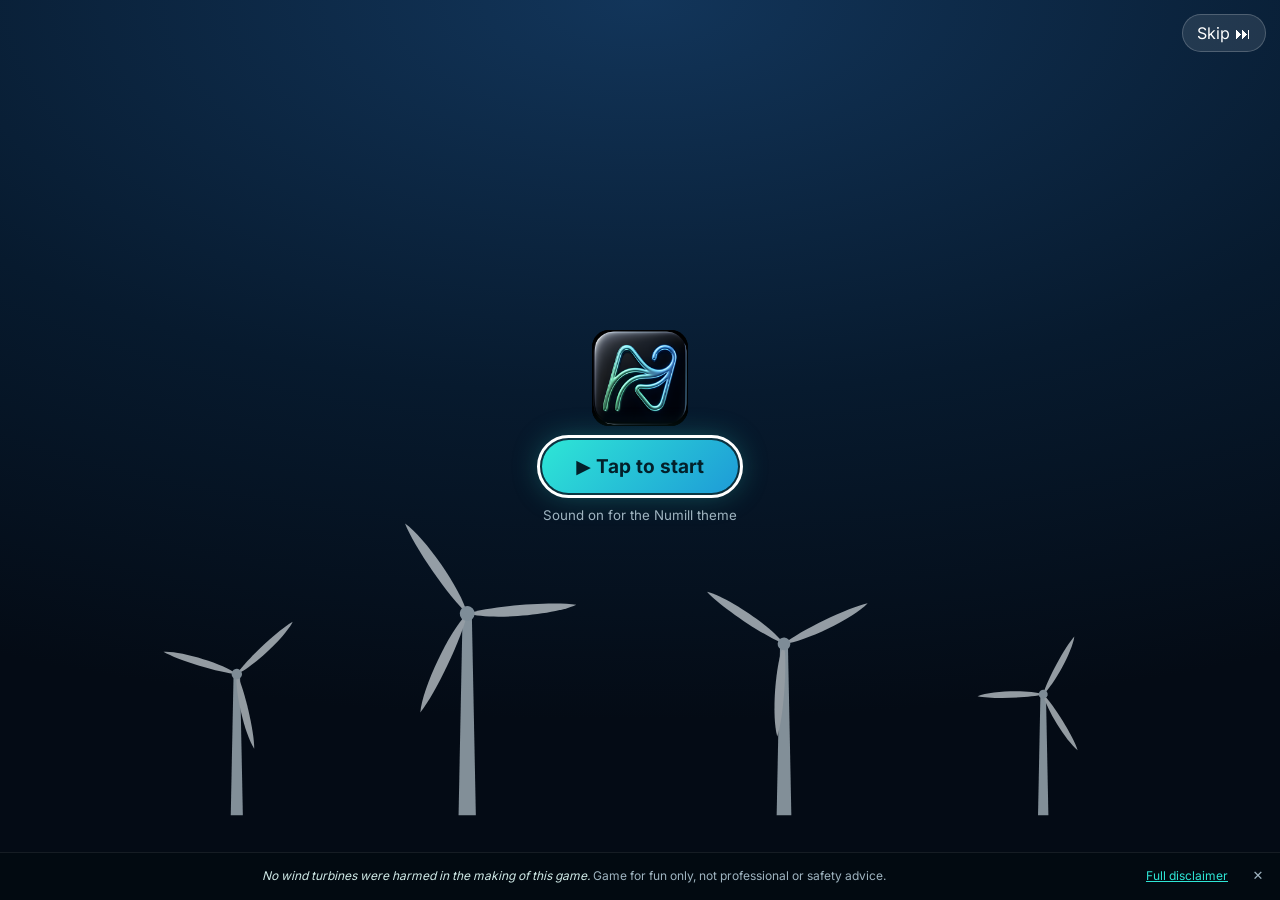
==== commit ffd54514: "The Numi as in-game guide in Academy and Farm: onboarding tips, contextual hints (no answers), level" ====
--- a/index.html
+++ b/index.html
@@ -32,8 +32,8 @@
 <meta name="twitter:description" content="A free, just-for-fun wind farm game by Numill: run a wind park and learn the basics of wind turbine installation and safety in the Numill Academy." />
 <meta name="twitter:image" content="https://numill1.github.io/numill-wind-farm/og-image.png" />
 <title>Numill Wind Farm</title>
-  <script type="module" crossorigin src="./assets/index-C3J9Vpw6.js"></script>
-  <link rel="stylesheet" crossorigin href="./assets/index-CfRN-WS_.css">
+  <script type="module" crossorigin src="./assets/index-CH-ZwQqj.js"></script>
+  <link rel="stylesheet" crossorigin href="./assets/index-5M7DVyhj.css">
 </head>
 <body><div id="root"><div style="min-height:100vh;display:grid;place-items:center;background:#000"><img src="./numill-glow-512-black.webp" alt="Numill" width="104" height="104" style="background:#000;border-radius:18%;object-fit:contain;animation:nmp 2.8s ease-in-out infinite" /></div></div><style>@keyframes nmp{50%{transform:scale(1.04)}}</style></body>
 </html>
--- a/assets/index-5M7DVyhj.css
+++ b/assets/index-5M7DVyhj.css
@@ -0,0 +1 @@
+.gs-screen,.gs-seq,.gs-ov{--gs-bg:#06101c;--gs-fg:#e8f6f4;--gs-mut:#9fb4c0;--gs-teal:#2ee6d6;--gs-card:rgba(14,28,44,.92);--gs-line:rgba(255,255,255,.12);font-family:Inter,system-ui,sans-serif;color:var(--gs-fg)}.gs-screen,.gs-seq{position:fixed;top:0;right:0;bottom:0;left:0;z-index:900;display:flex;flex-direction:column;align-items:center;justify-content:center;gap:14px;padding:24px 20px 64px;text-align:center;background:radial-gradient(120% 80% at 50% 0%,#12355a,#071a2e 55%,#040b15);overflow:hidden}.gs-ov{position:fixed;top:0;right:0;bottom:0;left:0;z-index:950;display:grid;place-items:center;padding:16px;background:#020810b8;-webkit-backdrop-filter:blur(6px);backdrop-filter:blur(6px)}.gs-card{background:var(--gs-card);border:1px solid var(--gs-line);border-radius:20px;padding:20px;max-width:440px;width:100%;box-shadow:0 20px 60px #00000073;display:flex;flex-direction:column;gap:10px;text-align:left}.gs-card h2,.gs-card h3{margin:0}.gs-card p{margin:0;line-height:1.45}.gs-scroll{max-height:86dvh;overflow:auto}.gs-scroll ul{margin:0;padding-left:20px;line-height:1.45}.gs-btn{background:linear-gradient(135deg,#2ee6d6,#1e9bd7);color:#03202a;border:0;border-radius:14px;padding:13px 18px;font-weight:800;font-size:16px;cursor:pointer}.gs-btn:disabled{opacity:.6}.gs-btn:focus-visible,.gs-link:focus-visible,.gs-skip:focus-visible{outline:3px solid #fff;outline-offset:2px}.gs-btn.gs-ghost{background:transparent;color:var(--gs-fg);border:1px solid var(--gs-line)}.gs-big{font-size:19px;padding:15px 34px;border-radius:99px;box-shadow:0 0 30px #2ee6d659}.gs-link{background:none;border:0;color:var(--gs-teal);text-decoration:underline;cursor:pointer;font-size:inherit;padding:4px}.gs-muted{color:var(--gs-mut)}.gs-em{font-style:italic;color:var(--gs-teal)}.gs-err{color:#ff8a8a!important}.gs-input{padding:12px 14px;border-radius:12px;border:1px solid var(--gs-line);background:#ffffff0f;color:var(--gs-fg);font-size:16px}.gs-row{display:flex;justify-content:space-between;gap:10px;width:100%;max-width:440px}.gs-logo{width:132px;height:auto;filter:drop-shadow(0 0 24px rgba(46,230,214,.45))}.gs-logo-sm{width:96px}.gs-title h1{margin:0;font-size:30px}.gs-banner{display:flex;align-items:center;gap:2px;min-height:44px;font-size:12px;line-height:1.25;color:#9fb4c0;background:#030a12f0;border-top:1px solid rgba(255,255,255,.08);padding:0 0 0 10px;font-family:Inter,system-ui,sans-serif;flex:none;padding-bottom:max(3px,env(safe-area-inset-bottom))}.gs-btext{flex:1;min-width:0;white-space:nowrap;overflow:hidden;text-overflow:ellipsis}.gs-screen .gs-banner,.gs-seq .gs-banner{position:absolute;left:0;right:0;bottom:0}.gs-funny{color:#cfe9e6;font-style:italic}.gs-banner .gs-link{font-size:12px;padding:2px 6px;white-space:nowrap;flex:none;min-height:44px;min-width:44px}.gs-x{flex:none;background:none;border:0;color:#9fb4c0;font-size:13px;width:44px;height:44px;cursor:pointer;border-radius:6px}.gs-x:hover{color:#fff;background:#ffffff14}.gs-screen,.gs-seq{padding-bottom:calc(24px + var(--gs-banner-h,0px))}.gs-ov{bottom:var(--gs-banner-h,0px)}@media (min-width:700px){.gs-banner{font-size:12px}}.gs-farm{position:absolute;left:0;right:0;bottom:calc(8px + var(--gs-banner-h,0px));width:100%;height:auto;max-height:40%;opacity:.6;pointer-events:none}.gs-tower{fill:#d7e7ef}.gs-blade{fill:#f3fbff}.gs-hub{fill:#cfe0ea}.gs-rotor{animation:gs-spin linear infinite;transform-box:fill-box;transform-origin:center}@keyframes gs-spin{to{rotate:360deg}}.gs-seq-start,.gs-seq-titles{position:relative;display:flex;flex-direction:column;align-items:center;gap:14px}.gs-skip{position:absolute;top:14px;right:14px;background:#ffffff1a;color:#fff;border:1px solid rgba(255,255,255,.2);border-radius:99px;padding:8px 14px;cursor:pointer;z-index:2}.gs-logo-anim{width:170px;animation:gs-logo 2.4s cubic-bezier(.2,.8,.2,1) both}.gs-presents{color:var(--gs-mut);letter-spacing:.3em;text-transform:uppercase;animation:gs-fade 1s 1.6s both}.gs-title-anim{margin:0;font-size:38px;letter-spacing:.02em;animation:gs-rise 1.2s 2.4s cubic-bezier(.2,.8,.2,1) both;text-shadow:0 0 30px rgba(46,230,214,.5)}.gs-sub-anim{margin:0;color:var(--gs-mut);animation:gs-fade 1s 3.6s both}@keyframes gs-logo{0%{opacity:0;transform:scale(.4) rotate(-30deg);filter:blur(10px)}60%{opacity:1;filter:blur(0)}to{transform:scale(1) rotate(0)}}@keyframes gs-rise{0%{opacity:0;transform:translateY(24px)}to{opacity:1;transform:none}}@keyframes gs-fade{0%{opacity:0}to{opacity:1}}.gs-dots{display:flex;gap:6px}.gs-dots i{width:28px;height:4px;border-radius:4px;background:#ffffff2e}.gs-dots i.on{background:var(--gs-teal)}.gs-bubble{animation:gs-rise .4s both}.gs-mascot{font-size:54px;line-height:1;align-self:center}.gs-wiggle{animation:gs-wig 1.2s ease-in-out 2}@keyframes gs-wig{0%,to{rotate:0deg}25%{rotate:-10deg}75%{rotate:10deg}}.gs-ackbtn{font-size:15px;line-height:1.35;text-align:left;padding:14px 16px}.gs-pop{animation:gs-rise .3s both}@media (prefers-reduced-motion:reduce){.gs-rotor,.gs-logo-anim,.gs-title-anim,.gs-sub-anim,.gs-presents,.gs-bubble,.gs-pop,.gs-wiggle{animation-duration:.01s!important;animation-iteration-count:1!important}}.gs-lbl{display:block;text-align:left;font-size:13px;margin:6px 0;color:inherit}.gs-lbl .gs-input{display:block;width:100%;box-sizing:border-box;margin-top:4px}.gs-check{display:flex;gap:8px;align-items:flex-start;text-align:left;font-size:12.5px;line-height:1.4;margin:10px 0}.gs-check input{margin-top:3px;flex:0 0 auto;width:18px;height:18px}.gs-check a{color:inherit;text-decoration:underline}.gs-small{font-size:12px;margin-top:8px}.gs-pro{max-height:calc(100vh - 40px - var(--gs-banner-h,0px));overflow:auto}img[src*=fundo-preto]{background:#000;border-radius:18%;object-fit:contain;aspect-ratio:1/1;filter:none!important;padding:0!important;box-shadow:none!important}.ng-wrap{position:fixed;left:10px;z-index:35;display:flex;flex-direction:column;align-items:flex-start;gap:6px;pointer-events:none;max-width:min(270px,calc(100vw - 20px))}.ng-wrap>*{pointer-events:auto}.ng-face-btn{position:relative;width:48px;height:48px;min-width:44px;min-height:44px;border-radius:50%;border:0;padding:0;background:transparent;cursor:pointer;filter:drop-shadow(0 3px 4px rgba(0,0,0,.35));animation:ng-bob 3s ease-in-out infinite}.ng-face{position:absolute;top:4px;right:4px;bottom:4px;left:4px;border-radius:50%;background:#ffe08a;border:3px solid #fff;box-shadow:0 3px #d9a800;display:block}.ng-face .cap{position:absolute;left:8%;top:-14%;width:84%;height:36%;background:#1e88e5;border-radius:60px 60px 6px 6px;border:2px solid #fff}.ng-face .eye{position:absolute;top:42%;width:13%;height:17%;background:#333;border-radius:50%}.ng-face .eye.l{left:28%}.ng-face .eye.r{right:28%}.ng-face .smile{position:absolute;left:29%;top:60%;width:42%;height:18%;border-bottom:3px solid #333;border-radius:0 0 40px 40px}.ng-badge{position:absolute;top:-2px;right:-2px;width:18px;height:18px;border-radius:50%;background:#e53935;color:#fff;font:800 12px/18px system-ui,sans-serif;text-align:center;border:2px solid #fff}.ng-bubble{order:-1;background:#fff;color:#14213d;border-radius:14px 14px 14px 4px;padding:9px 10px 4px 12px;box-shadow:0 6px 18px #0000004d;font:500 13px/1.35 system-ui,-apple-system,Segoe UI,sans-serif;display:flex;flex-direction:column;gap:2px;animation:ng-in .22s ease-out;border:2px solid #37b9bf}.ng-bubble.ng-cheer{border-color:#f5b301;background:#fffaf0}.ng-bubble b{font-size:12px;color:#1297d8;font-weight:800}.ng-acts{display:flex;justify-content:space-between;align-items:center;margin-top:2px}.ng-link{background:none;border:0;color:#4a5a78;font:600 12px system-ui,sans-serif;text-decoration:underline;min-height:44px;padding:0 6px 0 0;cursor:pointer}.ng-x{width:44px;height:44px;border:0;background:none;color:#4a5a78;font-size:22px;line-height:1;cursor:pointer;margin-right:-6px}@keyframes ng-bob{0%,to{translate:0 0}50%{translate:0 -3px}}@keyframes ng-in{0%{opacity:0;transform:translateY(6px) scale(.96)}to{opacity:1;transform:none}}@media (prefers-reduced-motion:reduce){.ng-face-btn,.ng-bubble{animation:none}}@media (min-width:900px){.ng-wrap{left:18px}}.ng-top .ng-bubble{order:1;border-radius:4px 14px 14px}@media (min-width:900px){.ng-top{top:auto!important;bottom:calc(112px + env(safe-area-inset-bottom,0px))}}@font-face{font-family:Inter;font-style:normal;font-display:swap;font-weight:400;src:url(./inter-latin-400-normal-C38fXH4l.woff2) format("woff2"),url(./inter-latin-400-normal-CyCys3Eg.woff) format("woff")}@font-face{font-family:Inter;font-style:normal;font-display:swap;font-weight:500;src:url(./inter-latin-500-normal-Cerq10X2.woff2) format("woff2"),url(./inter-latin-500-normal-BL9OpVg8.woff) format("woff")}@font-face{font-family:Inter;font-style:normal;font-display:swap;font-weight:600;src:url(./inter-latin-600-normal-LgqL8muc.woff2) format("woff2"),url(./inter-latin-600-normal-CiBQ2DWP.woff) format("woff")}@font-face{font-family:Inter;font-style:normal;font-display:swap;font-weight:700;src:url(./inter-latin-700-normal-Yt3aPRUw.woff2) format("woff2"),url(./inter-latin-700-normal-BLAVimhd.woff) format("woff")}@font-face{font-family:Outfit;font-style:normal;font-display:swap;font-weight:500;src:url(./outfit-latin-500-normal-DKnIMDSk.woff2) format("woff2"),url(./outfit-latin-500-normal-ClnHRwRh.woff) format("woff")}@font-face{font-family:Outfit;font-style:normal;font-display:swap;font-weight:600;src:url(./outfit-latin-600-normal-B7SfZ07L.woff2) format("woff2"),url(./outfit-latin-600-normal-BEfTtDA7.woff) format("woff")}@font-face{font-family:Outfit;font-style:normal;font-display:swap;font-weight:700;src:url(./outfit-latin-700-normal-Cu9v6i1X.woff2) format("woff2"),url(./outfit-latin-700-normal-D4itBLBr.woff) format("woff")}@font-face{font-family:Outfit;font-style:normal;font-display:swap;font-weight:800;src:url(./outfit-latin-800-normal-CQna6-G7.woff2) format("woff2"),url(./outfit-latin-800-normal-BRHLSPcU.woff) format("woff")}:root{--bg:#071318;--card:#0d1f26;--card2:#11282f;--line:#1d3a40;--teal:#2dd4bf;--teal2:#14b8a6;--gold:#f5c451;--gold2:#d99a1e;--red:#ef4444;--amber:#f59e0b;--text:#e6f4f1;--mut:#8aa9a6}*{box-sizing:border-box;-webkit-tap-highlight-color:transparent}html,body,#root{margin:0;height:100%;background:var(--bg);color:var(--text);font-family:Inter,system-ui,-apple-system,Segoe UI,Roboto,sans-serif}button{font:inherit;color:inherit;cursor:pointer;border:0;background:none}button:disabled{opacity:.45;cursor:not-allowed}.app{max-width:480px;margin:0 auto;height:100dvh;display:flex;flex-direction:column;position:relative;overflow:hidden;background:radial-gradient(120% 60% at 50% 0%,#0f3a3a 0%,var(--bg) 60%)}.app.stormy{background:radial-gradient(120% 60% at 50% 0%,#1e2a44,#070b14 60%)}header{display:flex;align-items:center;gap:10px;padding:10px 14px 6px}.logo{width:36px;height:36px;filter:drop-shadow(0 0 10px rgba(45,212,191,.6))}.brand{flex:1;line-height:1.05}.brand h1{margin:0;font-size:17px;letter-spacing:.3px;background:linear-gradient(90deg,#fff,var(--gold));-webkit-background-clip:text;background-clip:text;color:transparent}.brand small{color:var(--teal);font-size:12px;letter-spacing:.6px;text-transform:uppercase}.icon{min-width:34px;height:34px;border-radius:10px;background:var(--card);border:1px solid var(--line);font-size:13px;font-weight:700;padding:0 8px}.stats{display:grid;grid-template-columns:1.6fr 1.2fr 1fr 1fr .8fr;gap:6px;padding:4px 12px}.stat{background:var(--card);border:1px solid var(--line);border-radius:12px;padding:6px;display:flex;flex-direction:column;align-items:center;font-size:12px}.stat b{font-size:14px;font-variant-numeric:tabular-nums}.stat small{color:var(--mut);font-size:12px}.stat.gold{border-color:#f5c4518c;box-shadow:inset 0 0 12px #f5c45126,0 0 12px #f5c4511f}.stat.gold b{color:var(--gold)}.stat.amber b{color:var(--amber)}.stat.red{border-color:var(--red)}.stat.red b{color:var(--red)}.pulse{animation:pulse 1s infinite}@keyframes pulse{50%{box-shadow:0 0 14px #ef444499}}.lvl{display:flex;align-items:center;gap:10px;margin:6px 12px;padding:8px 10px;border-radius:14px;background:linear-gradient(90deg,#f5c4511a,#2dd4bf0f);border:1px solid rgba(245,196,81,.35)}.badge-lvl{width:34px;height:34px;border-radius:50%;display:grid;place-items:center;font-weight:800;color:#1a1200;background:radial-gradient(circle at 35% 30%,#fff1b8,var(--gold) 45%,var(--gold2));box-shadow:0 0 14px #f5c4518c}.lvlbody{flex:1}.ready{font-size:18px;color:var(--gold);animation:bob 1s infinite}@keyframes bob{50%{transform:translateY(-4px)}}.row{display:flex;justify-content:space-between;align-items:center;gap:8px}.small{font-size:12px;color:var(--mut)}.bar{height:8px;background:#0a1a1f;border-radius:99px;overflow:hidden;margin-top:4px;border:1px solid var(--line)}.fill{height:100%;border-radius:99px;transition:width .4s cubic-bezier(.2,.9,.3,1.2)}.fill.teal{background:linear-gradient(90deg,var(--teal2),var(--teal));box-shadow:0 0 10px var(--teal)}.fill.amber{background:var(--amber)}.fill.goldfill{background:linear-gradient(90deg,var(--gold2),var(--gold),#fff1b8,var(--gold));background-size:200% 100%}.shimmer{animation:shim 1.4s linear infinite}@keyframes shim{to{background-position:-200% 0}}.banner{margin:4px 12px;padding:6px 10px;border-radius:10px;background:#6366f12e;border:1px solid #6366f1;font-size:12px;font-weight:700;text-align:center}.banner.red{background:#ef444424;border-color:var(--red);animation:pulse 1.2s infinite}main{flex:1;min-height:0;display:flex;flex-direction:column}.scene{flex:1;min-height:240px;position:relative}.loading{display:grid;place-items:center;height:100%;color:var(--mut)}.panel{margin:8px 12px;padding:12px;border-radius:16px;background:linear-gradient(180deg,var(--card2),var(--card));border:1px solid var(--line);display:flex;flex-direction:column;gap:8px}.panel.hint{color:var(--mut);font-size:13px;text-align:center}.chip{font-size:12px;font-weight:800;padding:3px 8px;border-radius:99px;letter-spacing:.5px}.chip.teal{background:#2dd4bf26;color:var(--teal)}.chip.red{background:#ef44442e;color:#fca5a5}.chip.amber{background:#f59e0b2e;color:#fcd34d}.btn{width:100%;padding:12px 14px;border-radius:14px;font-weight:800;font-size:14.5px;transition:transform .08s;margin-top:6px}.btn:active:not(:disabled){transform:scale(.97)}.btn.teal{background:linear-gradient(180deg,var(--teal),var(--teal2));color:#032;box-shadow:0 6px 18px #14b8a659}.btn.gold{background:linear-gradient(180deg,#ffe08a,var(--gold) 40%,var(--gold2));color:#2a1a00;box-shadow:0 6px 22px #f5c45173,inset 0 1px #fff6}.btn.red{background:linear-gradient(180deg,#f87171,var(--red));color:#fff;box-shadow:0 6px 18px #ef444459}.btn.ghost{background:var(--card2);border:1px solid var(--line);color:var(--text)}.btn.link{background:none;color:var(--mut);font-weight:600;font-size:12.5px;text-decoration:underline}.glow{animation:glow 1.6s infinite}@keyframes glow{50%{box-shadow:0 0 30px #f5c451cc}}.shopitem{display:flex;justify-content:space-between;align-items:center;width:100%;padding:11px 12px;border-radius:12px;background:var(--card2);border:1px solid var(--line);text-align:left;margin-top:6px}.shopitem span{display:flex;flex-direction:column}.shopitem small{color:var(--mut);font-size:12px}.shopitem.rare{border-color:#f5c45199;box-shadow:inset 0 0 14px #f5c4511a}.price{color:var(--gold);font-weight:800;align-items:flex-end;font-size:13px}nav{display:grid;grid-template-columns:repeat(4,1fr);border-top:1px solid var(--line);background:#071318eb;padding-bottom:env(safe-area-inset-bottom)}nav button{padding:8px 0 10px;display:flex;flex-direction:column;align-items:center;font-size:18px;position:relative;color:var(--mut)}nav button small{font-size:12px}nav button.on{color:var(--teal)}nav button.on:before{content:"";position:absolute;top:0;left:25%;right:25%;height:2px;background:var(--teal);box-shadow:0 0 8px var(--teal)}.dot{position:absolute;top:6px;right:30%;width:8px;height:8px;border-radius:50%;background:var(--gold);box-shadow:0 0 8px var(--gold)}.page{padding:8px 14px 16px;overflow:auto}.page h2{margin:6px 0 10px;font-size:18px}.page h3{margin:16px 0 8px;font-size:15px}.kpi{background:var(--card);border:1px solid var(--line);border-radius:12px;padding:10px 12px;margin-bottom:8px;font-size:13px}.kpi b{color:var(--teal)}.kpi.warn b{color:var(--amber)}.ladder{display:flex;flex-direction:column;gap:5px}.rung{display:flex;align-items:center;gap:10px;padding:7px 10px;border-radius:10px;background:var(--card);border:1px solid var(--line);font-size:13px;color:var(--mut)}.rung span{width:22px;height:22px;border-radius:50%;display:grid;place-items:center;background:#0a1a1f;font-size:12px;font-weight:800}.rung small{margin-left:auto;color:var(--amber);font-size:12px}.rung.done{color:var(--text)}.rung.done span{background:var(--teal2);color:#032}.rung.now{border-color:var(--gold);color:#fff;box-shadow:0 0 14px #f5c45140}.rung.now span{background:var(--gold);color:#2a1a00}.rung.tier{margin-top:8px}.badges{display:grid;grid-template-columns:repeat(4,1fr);gap:6px}.bdg{aspect-ratio:1;border-radius:12px;background:var(--card);border:1px solid var(--line);display:flex;flex-direction:column;align-items:center;justify-content:center;font-size:20px;filter:grayscale(1);opacity:.55;text-align:center;padding:4px}.bdg small{font-size:12px;color:var(--mut);margin-top:2px;line-height:1.1}.bdg.got{filter:none;opacity:1;border-color:var(--teal)}.bdg.got.rare{border-color:var(--gold);box-shadow:0 0 14px #f5c45173}.overlay{position:absolute;top:0;right:0;bottom:0;left:0;background:#02080aa8;-webkit-backdrop-filter:blur(3px);backdrop-filter:blur(3px);display:flex;align-items:flex-end;z-index:20;animation:fade .2s}@keyframes fade{0%{opacity:0}}.sheet{width:100%;max-height:88%;overflow:auto;background:linear-gradient(180deg,#123036,var(--card));border-top:1px solid var(--teal);border-radius:22px 22px 0 0;padding:16px 16px 22px;animation:up .28s cubic-bezier(.2,.9,.3,1.15)}@keyframes up{0%{transform:translateY(40%);opacity:0}}.sheet h3{margin:0;font-size:17px}.sheet p{font-size:14px;line-height:1.45}.sheet.goldb{border-top:2px solid var(--gold);box-shadow:0 -10px 40px #f5c45140}.sheet.danger{border-top:2px solid var(--red);box-shadow:0 -10px 40px #ef444440}.quote{background:var(--card2);border-left:3px solid var(--gold);padding:10px 12px;border-radius:8px;font-style:italic}.alarm{background:#ef44441f;border:1px solid var(--red);color:#fecaca;padding:10px;border-radius:10px;font-family:ui-monospace,monospace;font-size:13px;margin:8px 0;animation:pulse 1.2s infinite}.grid2{display:grid;grid-template-columns:1fr 1fr;gap:8px}.grid1{display:grid;gap:8px}.opt{padding:11px 10px;border-radius:12px;background:var(--card2);border:1px solid var(--line);text-align:left;font-size:13.5px;transition:all .15s}.opt.picked{border-color:var(--teal);background:#2dd4bf24}.opt.right{border-color:#22c55e;background:#22c55e29}.opt.wrongopt{border-color:var(--red);background:#ef444426}.opt.dim{opacity:.5}.steps{display:flex;gap:6px;margin:10px 0 4px}.steps span{flex:1;text-align:center;font-size:12px;font-weight:800;padding:3px;border-radius:99px;background:#0a1a1f;color:var(--mut)}.steps span.on{background:var(--teal);color:#032}.steps span.done{background:var(--gold);color:#2a1a00}.loto{margin:4px 0 8px;padding-left:20px;font-size:13px;color:var(--teal)}.q{font-weight:700}.ok{color:#4ade80;font-weight:800}.ko{color:#f87171;font-weight:800}.muted{color:var(--mut)}.big{font-size:44px;font-weight:900;text-align:center;margin:6px 0;color:var(--gold);text-shadow:0 0 20px rgba(245,196,81,.6)}.days{display:flex;gap:6px;margin:10px 0}.days span{flex:1;text-align:center;padding:8px 0;border-radius:10px;background:var(--card2);border:1px solid var(--line);font-weight:800;color:var(--mut)}.days span.on{background:linear-gradient(180deg,#ffe08a,var(--gold));color:#2a1a00;border-color:var(--gold);box-shadow:0 0 10px #f5c45180}.pops{position:absolute;left:0;right:0;top:60%;display:flex;flex-direction:column;align-items:center;pointer-events:none;z-index:30;gap:4px}.pop{padding:5px 12px;border-radius:99px;background:#0d1f26eb;border:1px solid var(--teal);font-weight:800;font-size:13px;animation:rise 1.6s ease-out forwards}.pop.gold{border-color:var(--gold);color:var(--gold);text-shadow:0 0 10px rgba(245,196,81,.6)}.pop.bad{border-color:var(--red);color:#fca5a5}@keyframes rise{0%{transform:translateY(14px) scale(.8);opacity:0}15%{transform:translateY(0) scale(1.08);opacity:1}30%{transform:scale(1)}to{transform:translateY(-46px);opacity:0}}.burst{position:absolute;left:50%;top:42%;pointer-events:none;z-index:40}.burst i{position:absolute;border-radius:50%;box-shadow:0 0 10px currentColor;animation:fly 1s cubic-bezier(.1,.8,.3,1) forwards}@keyframes fly{0%{transform:translate(0) scale(1);opacity:1}to{transform:translate(var(--x),var(--y)) scale(.2);opacity:0}}.btn.danger{background:#ef44441a;border:1px dashed var(--red);color:#fca5a5;font-size:12.5px;font-weight:700}.go{font-size:12px;font-weight:900;padding:3px 10px;border-radius:99px;letter-spacing:.6px}.go.go{background:#16a34a;color:#fff}.go.caution{background:var(--amber);color:#2a1a00}.go.nogo{background:var(--red);color:#fff;animation:pulse 1s infinite}.jobcard{background:var(--card2);border:1px solid rgba(245,196,81,.45);border-radius:12px;padding:10px 12px;display:flex;flex-direction:column;gap:6px;font-size:13px;margin:8px 0}.jobcard span{color:var(--mut)}.jobcard b{text-align:right}.limits{width:100%;font-size:12px;border-collapse:collapse}.limits td{padding:3px 6px;color:var(--mut);border-bottom:1px solid var(--line)}.limits td:last-child{text-align:right}.limits tr.hl td{color:var(--gold);font-weight:700}.opt.picked{background:linear-gradient(180deg,#2dd4bf59,#14b8a638);color:#fff;font-weight:700}.opt.right{background:#15803d;border-color:#22c55e;color:#fff;font-weight:800}.opt.wrongopt{background:#991b1b;border-color:var(--red);color:#fff;font-weight:800}.days span{display:flex;flex-direction:column;align-items:center;gap:2px;font-size:13px}.days small{font-size:12px;font-weight:700;opacity:.8}.days span.chest{flex:1.3;border-color:var(--gold);box-shadow:0 0 12px #f5c45159;font-size:18px}.banner.red{color:#fff;background:#ef444452;cursor:pointer}.fill{position:relative}.fill:after{content:"";position:absolute;top:0;right:0;bottom:0;left:0;background:linear-gradient(90deg,transparent,rgba(255,255,255,.45),transparent);transform:translate(-100%);animation:sweep 2.4s infinite}@keyframes sweep{to{transform:translate(100%)}}.pin{background:var(--red);color:#fff;font-weight:900;width:26px;height:26px;border-radius:50%;display:grid;place-items:center;box-shadow:0 0 14px var(--red);animation:bob .8s infinite;font-size:16px;pointer-events:none}:root{--bg:#0b4f78;--card:#0f6a94;--card2:#1279a6;--line:#ffd23f;--teal:#5ef2e0;--teal2:#22c7c0;--gold:#ffd23f;--gold2:#ff9f1c;--text:#ffffff;--mut:#d4f3ff}.app{background:linear-gradient(180deg,#5cc8ff,#2a9fd6,#0e6d9c 70%,#0b4f78);font-family:Comic Sans MS,Comic Neue,"Baloo 2",Inter,system-ui,sans-serif}.app.stormy{background:linear-gradient(180deg,#4a5d8a,#26365e 60%,#141d38)}.gamebanner{display:flex;flex-wrap:wrap;align-items:center;justify-content:center;gap:4px 8px;padding:6px 10px;text-align:center;background:repeating-linear-gradient(-45deg,#ffd23f 0,#ffd23f 14px,#ffc300 14px,#ffc300 28px);color:#0b2a44;border-bottom:3px solid #0b2a44}.gamebanner b{font-size:16px;font-weight:900;letter-spacing:.5px;text-shadow:2px 2px 0 #fff}.gamebanner i{width:100%;font-size:12px;font-weight:700}.gm-tag{background:#ff3d7f;color:#fff;font-weight:900;font-size:12px;padding:2px 7px;border-radius:6px;border:2px solid #0b2a44;transform:rotate(-4deg);box-shadow:2px 2px #0b2a44}.brand h1{background:none;color:#fff;-webkit-text-fill-color:#fff;text-shadow:2px 2px 0 #0b2a44}.brand small{color:#ffd23f}.stat,.icon,.lvl{border:2px solid #0b2a44!important;box-shadow:3px 3px #0b2a44!important}.stat.gold{background:#ffd23f}.stat.gold b,.stat.gold span{color:#0b2a44}.ladder.scroll{position:relative;max-height:52vh;overflow-y:auto;padding-right:4px;gap:10px;scroll-behavior:smooth}.tierbox{display:flex;flex-direction:column;gap:5px;padding:8px;border-radius:14px;background:#0d1f2699;border:1px dashed var(--line)}.tierbox.cur{border:1px solid var(--gold);box-shadow:0 0 16px #f5c4512e}.tierbox.past{opacity:.85}.tierhead{display:flex;justify-content:space-between;align-items:center;font-weight:900;font-size:13px;color:var(--teal);letter-spacing:.3px}.tierbox.cur .tierhead{color:var(--gold)}.tierhead small{color:var(--mut);font-weight:700}.rung.legend{background:linear-gradient(90deg,rgba(245,196,81,.18),var(--card));border-color:#f5c45199}.rung.legend b{color:var(--gold)}.champ{width:100%;margin:4px 0 10px;padding:10px;border-radius:14px;border:2px solid var(--gold);background:linear-gradient(180deg,#3a2a05,#1a1404);color:var(--gold);font:inherit;font-weight:900;cursor:pointer;animation:glow 1.6s infinite}.victory{position:fixed;top:0;right:0;bottom:0;left:0;z-index:60;display:grid;place-items:center;padding:16px;overflow:hidden;background:radial-gradient(circle at 50% 25%,#f5c45173,#14b8a640 40%,#04121a 80%);animation:fade .4s}.confetti{position:absolute;top:0;right:0;bottom:0;left:0;pointer-events:none}.confetti i{position:absolute;top:-20px;width:9px;height:14px;border-radius:2px;animation:confetti linear infinite}.confetti i:nth-child(3n){width:7px;height:7px;border-radius:50%}@keyframes confetti{0%{transform:translateY(-20px) rotate(0);opacity:1}to{transform:translateY(110vh) rotate(720deg) translate(40px);opacity:.8}}.vcard{position:relative;width:100%;max-width:380px;max-height:100%;overflow:auto;text-align:center;padding:18px 16px;border-radius:24px;background:linear-gradient(180deg,#14404a,#0d1f26);border:3px solid var(--gold);box-shadow:0 0 50px #f5c4518c,inset 0 0 30px #2dd4bf26;animation:vpop .7s cubic-bezier(.2,1.6,.4,1);display:flex;flex-direction:column;gap:10px}@keyframes vpop{0%{transform:scale(.3) rotate(-8deg);opacity:0}}.vtrophy{font-size:76px;line-height:1;filter:drop-shadow(0 0 22px rgba(245,196,81,.9));animation:bob 1.2s infinite}.vtitle{margin:0;font-size:34px;font-weight:900;letter-spacing:1px;transform:rotate(-2deg);background:linear-gradient(180deg,#fff,var(--gold) 55%,var(--gold2));-webkit-background-clip:text;background-clip:text;color:transparent;filter:drop-shadow(3px 3px 0 #2a1a00)}.vsub{margin:0;color:var(--teal);font-weight:800}.vrank{align-self:center;padding:8px 16px;border-radius:999px;font-weight:900;font-size:17px;color:#2a1a00;background:linear-gradient(180deg,#ffe08a,var(--gold) 50%,var(--gold2));box-shadow:0 6px 22px #f5c45180}.vtext{margin:0;font-size:14px;line-height:1.45}.vstats{display:grid;grid-template-columns:repeat(4,1fr);gap:6px}.vstats div{background:var(--card2);border:1px solid var(--line);border-radius:12px;padding:7px 2px;display:flex;flex-direction:column}.vstats b{color:var(--gold);font-size:14px}.vstats small{color:var(--mut);font-size:12px}.icon.off{opacity:.45;text-decoration:line-through;filter:grayscale(1)}.sheet.mg{max-height:92vh;overflow-y:auto}.mg-list{display:grid;grid-template-columns:1fr 1fr;gap:8px}.mg-item{display:flex;flex-direction:column;align-items:center;gap:2px;padding:10px 6px;min-height:84px;border-radius:14px;background:var(--card2);border:1px solid var(--line);font-size:13px;font-weight:700}.mg-item b{font-size:22px}.mg-item small{color:var(--mut);font-weight:600;font-size:12px}.mg-item.locked{opacity:.45}.mg-how{min-height:34px}.mg-msg{min-height:36px;margin:4px 0}.mg-stage{display:flex;flex-direction:column;align-items:center;gap:8px;min-height:300px}.mg-won{display:flex;flex-direction:column;align-items:center;gap:2px}.mg-won b{font-size:18px;color:var(--gold)}.mg-row{display:flex;gap:8px;width:100%}.mg-asm{display:flex;flex-direction:column-reverse;gap:4px;width:100%}.mg-slot{min-height:34px;border:2px dashed var(--line);border-radius:10px;font-size:12.5px;color:var(--mut);background:#0a1a1f}.mg-slot.done{border-style:solid;border-color:var(--teal);color:var(--teal)}.mg-slot.hint{border-color:var(--gold);color:var(--gold)}.mg-tray{display:flex;flex-wrap:wrap;gap:6px;justify-content:center;width:100%}.mg-chip{min-width:64px;min-height:38px;padding:4px 8px;border-radius:10px;background:var(--card2);border:1px solid var(--line);font-size:12px;font-weight:700;display:flex;align-items:center;justify-content:center}.mg-chip.on{border-color:var(--gold);box-shadow:0 0 0 2px var(--gold)}.mg-chip.ghost{visibility:hidden}.mg-maze,.mg-pipes,.mg-slide,.mg-mem,.mg-blade,.mg-truck{display:grid;width:min(86vw,320px);gap:0;touch-action:none}.mg-maze{aspect-ratio:1;border:2px solid var(--teal)}.mg-cell{aspect-ratio:1;border:2px solid #4b7f86;display:flex;align-items:center;justify-content:center;font-size:15px;margin:-1px}.mg-cell.trail{background:#2dd4bf38}.mg-pad{display:grid;grid-template-columns:repeat(3,56px);gap:6px}.mg-pad button{height:44px;border-radius:12px;background:var(--card2);border:1px solid var(--line);font-size:18px}.mg-pipes{gap:3px}.mg-tile{aspect-ratio:1;position:relative;background:#0a1a1f;border:1px solid var(--line);border-radius:6px;padding:0}.mg-tile svg{width:100%;height:100%}.mg-tile line{stroke:#4b7f86;stroke-width:7;stroke-linecap:round}.mg-tile circle{fill:#4b7f86}.mg-tile.lit line,.mg-tile.lit circle{stroke:var(--gold);fill:var(--gold)}.mg-tile i{position:absolute;left:2px;top:0;font-style:normal;font-size:14px}.mg-flange{position:relative;width:min(80vw,280px);aspect-ratio:1;border-radius:50%;background:radial-gradient(circle,#1d3a40 0,#1d3a40 30%,#11282f 31%,#11282f);border:3px solid #4b7f86}.mg-bolt{position:absolute;width:48px;height:48px;margin:-24px;border-radius:50%;background:#0a1a1f;border:2px solid var(--line);font-size:20px;font-weight:800}.mg-bolt.done{background:var(--teal);color:#032}.mg-bolt.hint{border-color:var(--gold);box-shadow:0 0 12px var(--gold)}.mg-hubc{position:absolute;top:0;right:0;bottom:0;left:0;display:flex;align-items:center;justify-content:center;font-weight:800;color:var(--mut);pointer-events:none}.mg-slide{gap:2px}.mg-st{aspect-ratio:1;border-radius:6px;background-color:#0d1f26;border:1px solid var(--line);position:relative;padding:0}.mg-st small{position:absolute;right:3px;bottom:1px;font-size:12px;color:var(--gold)}.mg-st.empty{background:transparent;border-style:dashed}.mg-mem{gap:6px}.mg-card{aspect-ratio:3/4;border-radius:10px;background:linear-gradient(160deg,var(--teal2),#0b4a44);border:1px solid var(--line);font-weight:900;font-size:20px;color:#032;display:flex;flex-direction:column;align-items:center;justify-content:center}.mg-card.up{background:var(--card2);color:var(--text)}.mg-card.got{border-color:var(--gold)}.mg-card b{font-size:26px}.mg-card small{font-size:12px}.mg-yaw{width:min(72vw,240px)}.mg-yaw .ring{fill:#0a1a1f;stroke:var(--line);stroke-width:3}.mg-yaw .wind{fill:#7dd3fc}.mg-yaw .wtxt{fill:#7dd3fc;font-size:12px;font-weight:800}.mg-yaw .zone{fill:#86efac2e}.mg-yaw .nac{fill:#e6f4f1}.mg-yaw .rotor{fill:var(--gold)}.mg-blade{gap:2px;width:min(70vw,240px);padding:6px;border-radius:40px 40px 12px 12px;background:linear-gradient(90deg,#cfd8dc,#eceff1,#b0bec5)}.mg-bc{aspect-ratio:1;border-radius:4px;background:#ffffff40;border:1px solid rgba(0,0,0,.06);padding:0}.mg-bc.found{background:#2dd4bf99;outline:2px solid var(--teal)}.mg-bc.miss{background:#ef44442e}.mg-truck{gap:2px;padding:6px;background:#3b4b52;border-radius:8px;border-bottom:10px solid #222}.mg-tc{aspect-ratio:1;border-radius:4px;background:#26343a;border:1px solid #4b5f66;padding:0}.mg-mini{display:grid;gap:1px}.mg-mini i{background:currentColor;border-radius:2px}.mg-ladder{display:flex;flex-direction:column;gap:4px;width:120px;padding:4px 10px;border-left:5px solid #9aa;border-right:5px solid #9aa}.mg-ladder .rung{height:26px;border-bottom:4px solid #9aa;display:flex;align-items:center;justify-content:center;font-size:16px}.mg-ladder .rung.done{border-color:var(--teal)}.mg-bar{position:relative;width:min(86vw,320px);height:26px;border-radius:99px;background:#0a1a1f;border:1px solid var(--line);overflow:hidden}.mg-bar .z{position:absolute;top:0;bottom:0;background:#86efac8c}.mg-bar .m{position:absolute;top:-2px;bottom:-2px;width:6px;margin-left:-3px;background:var(--gold)}.overlay.mg-ov{z-index:30}.mg-bi{width:min(78vw,260px)}.mg-bi .fl{fill:#11282f;stroke:#4b7f86;stroke-width:3}.mg-bi .hole{fill:#04090b;stroke:#4b7f86}.mg-bi .root{fill:#eceff12e;stroke:#cfd8dc;stroke-width:2}.mg-bi .stud{fill:var(--gold)}.mg-bi .ok .root{stroke:var(--teal)}.mg-radio{display:grid;grid-template-columns:repeat(3,1fr);gap:6px;width:100%}.mg-radio button{min-height:42px;border-radius:12px;background:var(--card2);border:1px solid var(--line);font-size:12.5px;font-weight:700}.mg-radio .stop{background:#7f1d1d;color:#fff}.mg-radio .tag{background:#3b2f0a;color:var(--gold)}.mg-hole{position:absolute;width:34px;height:34px;margin:-17px;border-radius:50%;background:#04090b;border:2px solid var(--line);display:flex;align-items:center;justify-content:center;font-size:16px}.mg-hole.next{border-color:var(--gold)}.mg-hole.done{border-color:var(--teal)}.mg-beat{width:70px;height:70px;border-radius:50%;border:4px solid var(--gold);display:block}.mg-check .opt{text-align:left}.mg-rhythm .mg-hole{border:2px solid #4b7f86!important;box-shadow:none!important}.mg-rhythm .mg-hole.next{border-color:var(--gold)!important;box-shadow:0 0 10px var(--gold)!important}.mg-rhythm .mg-hole.done{border-color:var(--teal)!important}.nm-glow{filter:drop-shadow(0 0 4px rgba(55,185,191,.9)) drop-shadow(0 0 12px rgba(18,151,216,.55));animation:nmGlow 2.8s ease-in-out infinite}@keyframes nmGlow{50%{filter:drop-shadow(0 0 6px rgba(55,185,191,1)) drop-shadow(0 0 18px rgba(245,196,81,.55))}}@media (prefers-reduced-motion: reduce){.nm-glow{animation:none}}.nm-glow-sm{width:26px;height:26px}.nm-glow-md{width:56px;height:56px;margin-bottom:4px}.nm-glow-lg{width:84px;height:84px}.nm-center{display:block;margin:4px auto 0}.nm-h{display:flex;align-items:center;gap:8px}.nm-splash{display:flex;flex-direction:column;align-items:center;gap:10px}.mg-slide.nm-solved{border-radius:8px;box-shadow:0 0 0 2px #37b9bfcc,0 0 24px #1297d899,0 0 40px #f5c45159;animation:nmGlowBox 2.8s ease-in-out infinite}@keyframes nmGlowBox{50%{box-shadow:0 0 0 2px #f5c451e6,0 0 30px #37b9bfb3,0 0 48px #f5c45173}}.tr-grid{display:grid;grid-template-columns:repeat(3,1fr);gap:8px}.tr-item{display:flex;flex-direction:column;align-items:center;gap:3px;padding:8px 4px;min-height:118px;border-radius:12px;background:var(--card2);border:1px solid var(--line);text-align:center;position:relative}.tr-item b{font-size:12px}.tr-item small{font-size:12px;color:var(--mut)}.tr-item.got{border-color:#f5c45199}.tr-official{grid-column:1 / -1;min-height:96px;border-style:dashed}.tr-lock{position:absolute;top:28px;font-size:18px}.tr-grad{display:inline-block;-webkit-mask-size:contain;mask-size:contain;-webkit-mask-repeat:no-repeat;mask-repeat:no-repeat;-webkit-mask-position:center;mask-position:center;background-size:200% 200%!important}.tr-shine{animation:trShine 3s ease-in-out infinite;filter:drop-shadow(0 0 5px rgba(255,236,170,.75))}@keyframes trShine{50%{background-position:100% 100%}}@media (prefers-reduced-motion: reduce){.tr-shine{animation:none}}.tr-pop{display:flex;flex-direction:column;align-items:center;gap:6px}.nm-icon{border-radius:22%;animation:nmIcon 2.8s ease-in-out infinite}.logo.nm-icon{filter:none}@keyframes nmIcon{0%,to{box-shadow:0 0 6px #37b9bf59}50%{box-shadow:0 0 16px #37b9bf99,0 0 26px #1297d859}}@media (prefers-reduced-motion: reduce){.nm-icon{animation:none}}.tr-official{grid-column:span 3;flex-direction:row;text-align:left;gap:10px;padding:10px}.tr-official b{font-size:12.5px}.tr-official small{display:block}.tr-offimg{position:relative;flex:none;width:56px;height:56px}.tr-offimg img{width:56px;height:56px;border-radius:13px;filter:grayscale(.5) brightness(.45)}.tr-offimg .tr-lock{position:absolute;right:0;bottom:0;left:0;top:0;display:grid;place-items:center;font-size:22px}.tr-shine{filter:drop-shadow(0 0 5px rgba(255,255,255,.7))!important}.mg-install{margin:4px 0 8px;text-align:center}.numis-ic{width:1.15em;height:1.15em;vertical-align:-.2em;margin-right:.2em;display:inline-block;filter:drop-shadow(0 1px 1px rgba(0,0,0,.4))}.numis-ic.big{width:22px;height:22px;margin-right:4px}.stat.numis{flex-direction:row;justify-content:center;gap:3px}.stat.numis .numis-ic.big{width:30px;height:30px;margin:0}.stat.numis b{color:#0b2a44!important;font-size:19px;font-weight:900;line-height:1}.stat.numis small{display:block;color:#0b2a44;opacity:.75;font-size:12px;font-weight:700}.tabs .numis-ic.big,nav .numis-ic.big{width:20px;height:20px;margin:0}.price{flex-direction:row!important;align-items:center!important;gap:2px}.tr-badge{background-size:200% 200%!important}.ed-switch{display:inline-flex;align-items:center;gap:4px;height:34px;padding:0 10px;border-radius:10px;background:linear-gradient(180deg,#14b8a638,#0e3c5a8c);border:1px solid rgba(94,234,212,.45);color:#d9fbf5;font-size:12px;font-weight:800;text-decoration:none;white-space:nowrap;backdrop-filter:blur(8px);-webkit-backdrop-filter:blur(8px);box-shadow:0 2px 10px #00000040;flex-shrink:0}.ed-switch:hover,.ed-switch:focus-visible{border-color:#5eead4;color:#fff}@media (max-width:420px){.ed-switch{padding:0 7px;font-size:12px}}@media (max-width:480px){header{flex-wrap:wrap;row-gap:6px}header .ed-switch{order:10;margin-left:auto}}.ed-switch{min-height:44px!important}:root{--bg:#050b14;--bg2:#0a1424;--glass:rgba(16,32,52,.62);--glass2:rgba(22,44,70,.72);--line:rgba(120,200,255,.14);--line2:rgba(120,220,255,.28);--teal:#2ee6d6;--teal2:#16b8c9;--blue:#3b9dff;--violet:#7c6cff;--gold:#ffc94d;--gold2:#f0a321;--red:#ff5d6c;--green:#2fd47e;--text:#eaf4ff;--mut:#8ea6c2;--r1:8px;--r2:12px;--r3:16px;--r4:22px;--s1:4px;--s2:8px;--s3:12px;--s4:16px;--s5:24px;--glow:0 0 0 1px rgba(46,230,214,.18), 0 8px 30px rgba(59,157,255,.18);--ease:cubic-bezier(.2,.8,.2,1)}html,body,#root{background:var(--bg)!important;color:var(--text);font-family:Inter,system-ui,sans-serif!important;-webkit-font-smoothing:antialiased}h1,h2,h3,.btn,.eyebrow,nav small,.node-n,.res-score,.stat b{font-family:Outfit,Inter,sans-serif!important}.app{background:radial-gradient(80% 40% at 15% 0%,rgba(59,157,255,.22),transparent 60%),radial-gradient(70% 40% at 100% 10%,rgba(46,230,214,.16),transparent 60%),linear-gradient(180deg,#07111f 0%,var(--bg) 70%)!important;color:var(--text)}.app .gamebanner{background:linear-gradient(90deg,#3b9dff29,#2ee6d61f)!important;color:var(--mut)!important;border:0!important;border-bottom:1px solid var(--line)!important;padding:6px 12px!important}.app .gamebanner b{display:none}.app .gamebanner i{font-size:12px!important;font-weight:500!important;font-style:normal;color:var(--mut)}.app .gamebanner .gm-tag{background:#2ee6d624!important;color:var(--teal)!important;border:1px solid var(--line2)!important;border-radius:99px!important;font-size:12px!important;padding:2px 8px!important;letter-spacing:.8px;box-shadow:none!important;transform:none!important}.app header{background:transparent!important;padding:var(--s3) var(--s4) var(--s2)!important;border:0!important;box-shadow:none!important}.app .logo{width:40px!important;height:40px!important;border-radius:0!important;background:none!important;box-shadow:none!important;filter:drop-shadow(0 0 12px rgba(46,230,214,.55))!important;object-fit:contain}.app .brand h1{font-size:18px!important;font-weight:700!important;color:#fff!important;background:none!important;-webkit-text-fill-color:#fff;text-shadow:none!important;letter-spacing:.2px}.app .brand small{color:var(--teal)!important;font-size:12px!important;font-weight:600;letter-spacing:1.2px}.app .icon{width:44px;min-width:44px;height:44px;border-radius:var(--r2)!important;background:var(--glass)!important;border:1px solid var(--line)!important;box-shadow:none!important;-webkit-backdrop-filter:blur(10px);backdrop-filter:blur(10px);transition:all .2s var(--ease);color:var(--text)!important}.app .icon:hover{border-color:var(--line2)!important;transform:translateY(-1px)}.app .stats{gap:var(--s2)!important;padding:var(--s1) var(--s4)!important}.app .stat{background:var(--glass)!important;border:1px solid var(--line)!important;border-radius:var(--r2)!important;box-shadow:none!important;-webkit-backdrop-filter:blur(12px);backdrop-filter:blur(12px);color:var(--text)!important;padding:8px 4px!important}.app .stat b{font-size:15px!important;font-weight:700;color:#fff!important}.app .stat small{color:var(--mut)!important;font-size:12px!important}.app .stat.gold{border-color:#ffc94d59!important;background:linear-gradient(180deg,#ffc94d1f,#10203499)!important}.app .stat.gold b{color:var(--gold)!important}.app .lvl{margin:var(--s2) var(--s4)!important;padding:var(--s3)!important;border-radius:var(--r3)!important;background:var(--glass)!important;border:1px solid var(--line)!important;box-shadow:var(--glow)!important;color:var(--text)!important}.app .badge-lvl{background:linear-gradient(135deg,var(--teal),var(--blue))!important;color:#04121c!important;box-shadow:0 0 16px #2ee6d680!important;border:0!important;font-family:Outfit}.app .bar{background:#ffffff0f!important;border:0!important;height:8px!important}.app .fill.teal{background:linear-gradient(90deg,var(--teal),var(--blue))!important;box-shadow:0 0 12px #2ee6d68c!important}.app .panel{background:var(--glass)!important;border:1px solid var(--line)!important;border-radius:var(--r3)!important;box-shadow:none!important;-webkit-backdrop-filter:blur(14px);backdrop-filter:blur(14px);color:var(--text)!important;margin:var(--s2) var(--s4)!important}.app .btn{border-radius:var(--r2)!important;padding:13px 16px!important;font-weight:600!important;font-size:15px!important;letter-spacing:.2px;border:0!important;transition:transform .15s var(--ease),box-shadow .2s var(--ease),filter .2s;text-shadow:none!important}.app .btn:hover:not(:disabled){transform:translateY(-1px);filter:brightness(1.06)}.app .btn:active:not(:disabled){transform:scale(.98)}.app .btn.primary,.app .btn.teal{background:linear-gradient(135deg,var(--teal),var(--blue))!important;color:#03121d!important;box-shadow:0 8px 24px #3b9dff59,inset 0 1px #ffffff59!important}.app .btn.gold{background:linear-gradient(135deg,#ffe08a,var(--gold) 50%,var(--gold2))!important;color:#2a1a00!important}.app .btn.ghost{background:#ffffff0d!important;border:1px solid var(--line)!important;color:var(--text)!important;box-shadow:none!important}.app nav{grid-template-columns:repeat(5,1fr)!important;background:#060c16d1!important;-webkit-backdrop-filter:blur(18px);backdrop-filter:blur(18px);border-top:1px solid var(--line)!important;box-shadow:none!important}.app nav button{color:var(--mut)!important;padding:8px 0 10px!important;transition:color .2s;background:none!important;border:0!important;box-shadow:none!important}.app nav button .nav-ic{font-size:19px;line-height:1;display:grid;place-items:center;height:26px;width:44px;border-radius:99px;transition:all .25s var(--ease)}.app nav button.on{color:#fff!important}.app nav button.on .nav-ic{background:#2ee6d629;box-shadow:0 0 18px #2ee6d659}.app nav button small{font-size:12px!important;font-weight:600;margin-top:3px}.app nav button.on:before{left:35%!important;right:35%!important;background:linear-gradient(90deg,var(--teal),var(--blue))!important}.app .overlay{background:#02060ca8!important;-webkit-backdrop-filter:blur(8px)!important;backdrop-filter:blur(8px)!important}.app .sheet{background:linear-gradient(180deg,#12243cf5,#081220fa)!important;border:1px solid var(--line2)!important;border-bottom:0!important;border-radius:var(--r4) var(--r4) 0 0!important;box-shadow:0 -20px 60px #3b9dff2e!important;color:var(--text)!important;padding:var(--s4) var(--s4) var(--s5)!important}.app .sheet h3{font-weight:700;color:#fff!important}.app .page{padding:var(--s4)!important;overflow-y:auto;color:var(--text)}.app .page h2{font-weight:700;color:#fff}.app .muted{color:var(--mut)!important}.glass{background:var(--glass);border:1px solid var(--line);border-radius:var(--r3);-webkit-backdrop-filter:blur(14px);backdrop-filter:blur(14px)}.center{text-align:center}.academy{display:flex;flex-direction:column;gap:var(--s3);padding-bottom:var(--s5)!important}.ac-hero{display:flex;gap:var(--s3);align-items:center;padding:var(--s4);box-shadow:var(--glow);position:relative;overflow:hidden}.ac-hero:after{content:"";position:absolute;inset:-40% -20% auto auto;width:180px;height:180px;background:radial-gradient(circle,rgba(46,230,214,.25),transparent 70%);pointer-events:none}.ac-logo{width:64px;height:64px;object-fit:contain;filter:drop-shadow(0 0 16px rgba(46,230,214,.6));animation:float 4s ease-in-out infinite}@keyframes float{50%{transform:translateY(-4px)}}.ac-hero h2{margin:2px 0 4px;font-size:21px}.ac-hero p{margin:0;color:var(--mut);font-size:13px;line-height:1.45}.eyebrow{color:var(--teal);text-transform:uppercase;letter-spacing:1.4px;font-size:12px;font-weight:700}.ac-stats{display:grid;grid-template-columns:repeat(3,1fr);gap:var(--s2)}.ac-stats>div{padding:var(--s3) var(--s2);text-align:center;display:flex;flex-direction:column;gap:2px}.ac-stats b{font-family:Outfit;font-size:17px}.ac-stats small{color:var(--mut);font-size:12px}.ac-stats .gold{color:var(--gold)}.hot{color:#ff9d4d;text-shadow:0 0 12px rgba(255,140,60,.6)}.map{position:relative;height:700px;margin:var(--s2) 0}.map-line{position:absolute;top:0;right:0;bottom:0;left:0;width:100%;height:100%}.map-line path{fill:none;stroke:url(#g);stroke:#2ee6d659;stroke-width:.8;stroke-dasharray:2 2;vector-effect:non-scaling-stroke;stroke-width:3px}.node{position:absolute;display:flex;align-items:center;gap:var(--s3);transform:translateY(-50%);width:62%}.node.l{left:calc(30% - 34px)}.node.r{left:calc(70% - 34px);flex-direction:row-reverse;text-align:right;transform:translate(calc(-100% + 68px),-50%)}.node:nth-child(2){top:50px}.node:nth-child(3){top:150px}.node:nth-child(4){top:250px}.node:nth-child(5){top:350px}.node:nth-child(6){top:450px}.node:nth-child(7){top:550px}.node:nth-child(8){top:650px}.node-btn{position:relative;flex:0 0 68px;width:68px;height:68px;border-radius:50%;display:grid;place-items:center;background:linear-gradient(145deg,#1b3554,#0d1d33);border:2px solid var(--line2);box-shadow:0 8px 20px #0006;transition:transform .2s var(--ease),box-shadow .2s}.node-ic{font-size:28px}.node-n{position:absolute;bottom:-6px;right:-4px;min-width:24px;height:24px;border-radius:99px;background:#0a1628;border:1px solid var(--line2);font-size:12px;font-weight:700;display:grid;place-items:center}.node.open .node-btn:hover{transform:translateY(-2px) scale(1.04)}.node.done .node-btn{background:linear-gradient(145deg,#2ee6d659,#3b9dff4d);border-color:var(--teal);box-shadow:0 0 22px #2ee6d659}.node.cur .node-btn{background:linear-gradient(135deg,var(--teal),var(--blue));border-color:#fff;animation:pulseNode 2s infinite}.node.cur .node-n{background:var(--gold);color:#2a1a00;border-color:var(--gold)}@keyframes pulseNode{0%,to{box-shadow:0 0 #2ee6d68c,0 0 24px #3b9dff80}50%{box-shadow:0 0 0 12px #2ee6d600,0 0 30px #3b9dff99}}.node.locked .node-btn{opacity:.55;filter:grayscale(.6)}.node.locked .node-btn:disabled{opacity:.55}.node-lbl{display:flex;flex-direction:column;gap:2px;min-width:0}.node-lbl b{font-family:Outfit;font-size:15px}.node-lbl small{font-size:12px;color:var(--mut)}.node-lbl .reward{color:var(--gold);display:inline-flex;gap:4px;align-items:center}.node.r .node-lbl .reward{justify-content:flex-end}.node.locked .node-lbl b{color:var(--mut)}.stars{display:inline-flex;gap:2px;font-size:14px}.stars i{font-style:normal;display:inline-block;width:1em;text-align:center;line-height:1;color:#ffffff2e;transition:color .3s}.stars i.on{color:var(--gold);text-shadow:0 0 10px rgba(255,201,77,.6)}.stars.big{font-size:40px;gap:8px;justify-content:center}.stars.big i.on{animation:pop .5s var(--ease) both}.stars.big i:nth-child(2){animation-delay:.15s}.stars.big i:nth-child(3){animation-delay:.3s}@keyframes pop{0%{transform:scale(0) rotate(-30deg)}70%{transform:scale(1.25)}to{transform:scale(1)}}.cta{margin-top:0!important}.numis-ic{width:16px;height:16px;vertical-align:-3px}.quiz-sheet{max-height:94%!important;display:flex;flex-direction:column;gap:var(--s3)}.qz-top{display:flex;align-items:center;gap:var(--s3)}.qz-prog{flex:1;height:10px;border-radius:99px;background:#ffffff12;overflow:hidden}.qz-prog>div{height:100%;background:linear-gradient(90deg,var(--teal),var(--blue));border-radius:99px;transition:width .5s var(--ease);box-shadow:0 0 12px #2ee6d699}.qz-streak{font-family:Outfit;font-weight:700;font-size:15px;color:var(--mut)}.qz-meta{display:flex;align-items:center;gap:var(--s2)}.chip{border-radius:99px;padding:3px 10px;font-size:12px;font-weight:700;letter-spacing:.4px}.chip.d-very_easy{background:#2fd47e26;color:#6ff0a8}.chip.d-easy{background:#2ee6d624;color:var(--teal)}.chip.d-medium{background:#3b9dff29;color:#8cc4ff}.chip.d-hard{background:#7c6cff33;color:#b8adff}.qz-q{font-size:20px!important;line-height:1.35;margin:var(--s1) 0!important;animation:slideIn .35s var(--ease)}@keyframes slideIn{0%{opacity:0;transform:translate(16px)}to{opacity:1;transform:none}}.answers{display:flex;flex-direction:column;gap:var(--s2)}.ans{display:flex;align-items:center;gap:var(--s3);width:100%;text-align:left;padding:13px var(--s3);border-radius:var(--r2);background:#ffffff0a;border:1px solid var(--line);color:var(--text);font-size:15px;line-height:1.35;transition:all .2s var(--ease);animation:slideIn .35s var(--ease) both}.ans:nth-child(2){animation-delay:.04s}.ans:nth-child(3){animation-delay:.08s}.ans:nth-child(4){animation-delay:.12s}.ans:hover:not(:disabled){border-color:var(--line2);background:#3b9dff14;transform:translate(2px)}.ans:disabled{cursor:default;opacity:1!important}.ans-k{flex:0 0 30px;height:30px;border-radius:var(--r1);display:grid;place-items:center;background:#ffffff0f;font-family:Outfit;font-weight:700;font-size:13px;color:var(--mut)}.ans-t{flex:1}.ans-m{font-weight:800;font-size:18px}.ans.right{background:#2fd47e29;border-color:var(--green);animation:bump .35s var(--ease)}.ans.right .ans-k{background:var(--green);color:#04210f}.ans.reveal{border-color:#2fd47e99;background:#2fd47e12}.ans.reveal .ans-m{color:var(--green)}.ans.wrong{background:#ff5d6c26;border-color:var(--red);animation:shake .35s}.ans.wrong .ans-k{background:var(--red);color:#fff}.ans.dim{opacity:.45!important}@keyframes bump{50%{transform:scale(1.02)}}@keyframes shake{25%{transform:translate(-5px)}75%{transform:translate(5px)}}.dyk{border-radius:var(--r3);padding:var(--s3) var(--s4);display:flex;flex-direction:column;gap:var(--s2);animation:up .35s var(--ease);border:1px solid var(--line)}.dyk.good{background:linear-gradient(180deg,#2fd47e1f,#2fd47e0a);border-color:#2fd47e59}.dyk.bad{background:linear-gradient(180deg,#ff5d6c1a,#ff5d6c08);border-color:#ff5d6c4d}.dyk-h{font-family:Outfit;font-weight:700;font-size:17px;display:flex;justify-content:space-between;align-items:center}.dyk.good .dyk-h{color:#6ff0a8}.dyk.bad .dyk-h{color:#ff97a1}.dyk-b{font-size:14px;line-height:1.5;color:var(--text)}.dyk-b b{color:var(--teal)}.plus{color:var(--gold);font-size:15px;display:inline-flex;gap:4px;align-items:center}@keyframes up{0%{opacity:0;transform:translateY(14px)}to{opacity:1;transform:none}}.result-sheet{text-align:center;display:flex;flex-direction:column;gap:var(--s2);align-items:stretch}.result-sheet h3{font-size:24px!important;margin-top:var(--s2)!important}.res-logo{width:84px;height:84px;object-fit:contain;margin:0 auto;filter:drop-shadow(0 0 20px rgba(46,230,214,.6))}.result-sheet.win .res-logo{animation:float 3s ease-in-out infinite}.res-score{font-size:18px!important;font-weight:700;margin:0!important}.res-pay{margin:var(--s2) auto;padding:8px 16px;border-radius:99px;background:#ffc94d1f;border:1px solid rgba(255,201,77,.35);color:var(--gold);font-weight:700;display:inline-flex;gap:6px;align-items:center}@media (prefers-reduced-motion: reduce){*,*:before,*:after{animation:none!important;transition:none!important}}.app small,.app .small{font-size:max(12px,1em)}.app .muted,.app small{color:#a9bdd6!important}.app .price,.app .reward{color:#ffe48a!important}.app .chip.d-very_easy,.app .chip.d-easy,.app .chip.d-medium,.app .chip.d-hard{font-size:12px}.res-trophy{font-size:64px;text-align:center;animation:float 3s ease-in-out infinite}.app .opt{background:#ffffff0d!important;border:1px solid var(--line2)!important;color:var(--text)!important;border-radius:var(--r2)!important;padding:12px!important;font-size:14px!important;font-weight:500!important;box-shadow:none!important;margin-top:6px;width:100%;text-align:left;transition:all .2s var(--ease)}.app .opt:hover:not(:disabled){border-color:var(--teal)!important;background:#2ee6d614!important}.app .opt.picked{border-color:var(--teal)!important;background:#2ee6d629!important}.app .opt.right{background:#2fd47e2e!important;border-color:var(--green)!important}.app .opt.wrongopt{background:#ff5d6c29!important;border-color:var(--red)!important}.app .alarm{background:#ff5d6c1f!important;color:#ffd0d5!important;border:1px solid rgba(255,93,108,.4)!important;border-radius:var(--r2)!important}.app .banner{color:#fff!important;background:#3b9dff2e!important;border:1px solid var(--line2)!important}.app .banner.red{background:#ff5d6c33!important;border-color:#ff5d6c80!important;color:#fff!important}.app,.app *{font-family:Inter,system-ui,sans-serif!important}.app h1,.app h2,.app h3,.app .btn,.app .eyebrow,.app nav small,.app .node-n,.app .node-lbl b,.app .res-score,.app .stat b,.app .ac-stats b,.app .dyk-h,.app .qz-streak,.app .ans-k,.app .badge-lvl{font-family:Outfit,Inter,sans-serif!important}.app main>.page{flex:1;min-height:0;overflow-y:auto}.academy>*{flex-shrink:0}.map{width:100%}.node-lbl{background:#050b148c;border-radius:var(--r2);padding:6px 10px;-webkit-backdrop-filter:blur(6px);backdrop-filter:blur(6px)}.map{height:auto!important;display:flex;flex-direction:column;gap:22px;padding:8px 0;position:relative}.map-line{display:none}.map:before{content:"";position:absolute;left:50%;top:20px;bottom:20px;width:3px;transform:translate(-50%);background:repeating-linear-gradient(180deg,rgba(46,230,214,.45) 0 8px,transparent 8px 16px);border-radius:3px}.app .node{position:relative!important;top:auto!important;left:auto!important;transform:none!important;width:100%!important;display:flex;align-items:center;gap:14px}.app .node.l{flex-direction:row;padding-left:calc(50% - 34px)}.app .node.r{flex-direction:row-reverse;padding-right:calc(50% - 34px);text-align:right}.app .node.l .node-lbl,.app .node.r .node-lbl{flex:1;min-width:0}.app .tierbox{background:var(--glass)!important;border:1px solid var(--line)!important;border-radius:var(--r3)!important;box-shadow:none!important}.app .tierbox.cur{border-color:var(--line2)!important;box-shadow:var(--glow)!important}.app .tierhead span{color:var(--teal)!important}.app .rung{background:#ffffff0a!important;border:1px solid var(--line)!important;border-radius:var(--r2)!important;box-shadow:none!important;color:#c9d8ea!important}.app .rung b{color:inherit!important}.app .rung.done{color:#fff!important;border-color:#2ee6d659!important}.app .rung.now{background:linear-gradient(90deg,#2ee6d62e,#3b9dff1f)!important;border-color:var(--teal)!important;color:#fff!important}.app .shopitem,.app .kpi,.app .bdg{background:var(--glass)!important;border:1px solid var(--line)!important;border-radius:var(--r2)!important;box-shadow:none!important;color:var(--text)!important}.app .overlay,.victory{bottom:var(--gs-banner-h,0px)!important}.node.adv .node-btn{box-shadow:0 0 0 2px #ffc94d8c,0 0 18px #ffc94d40}.adv-tag{color:var(--gold);font-weight:700;letter-spacing:.04em;text-transform:uppercase;font-size:12px}
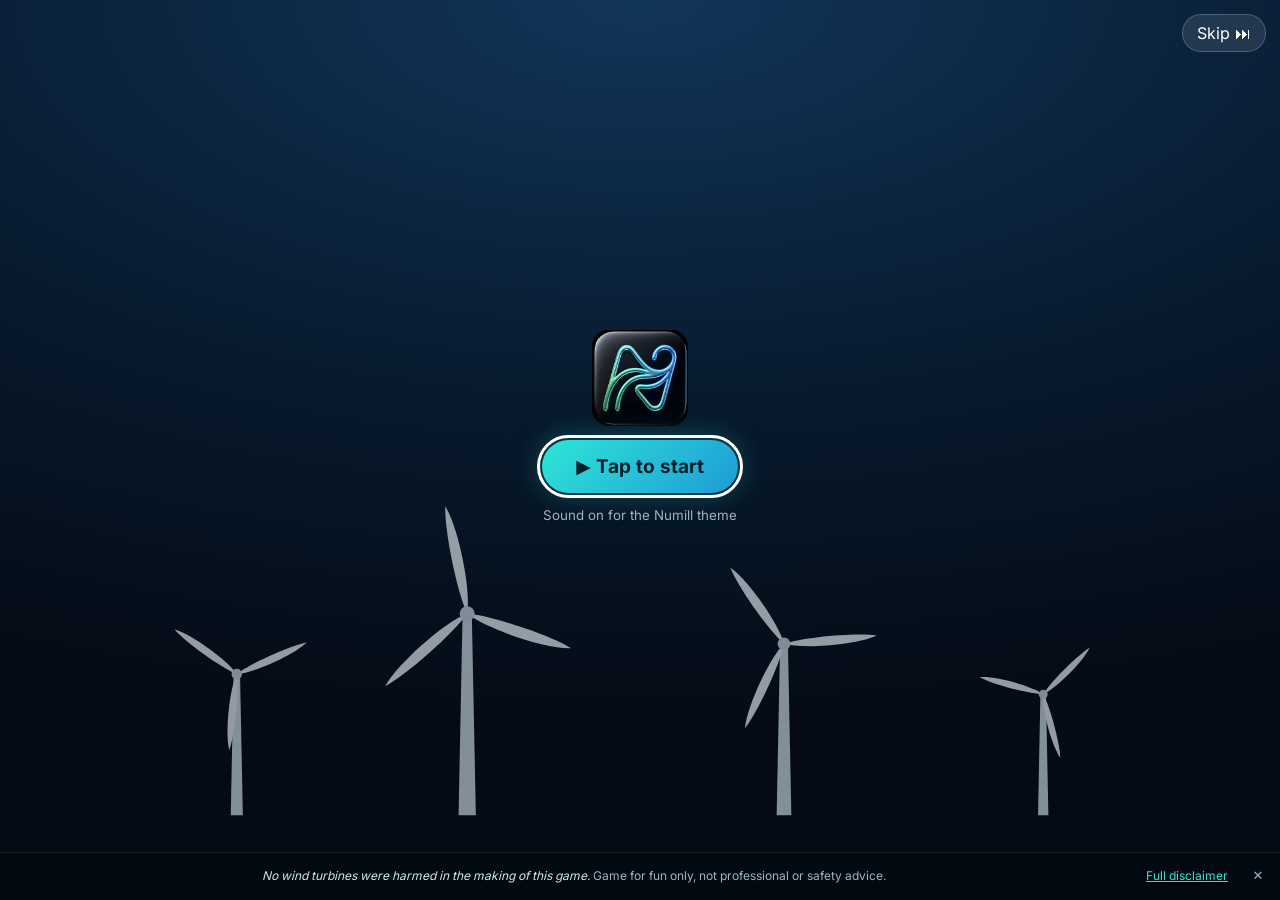
==== commit 79f37998: "Numi guide v2 (critic fixes): Farm tips inside the Numi's own bubble (one voice, never over the grid" ====
--- a/index.html
+++ b/index.html
@@ -32,8 +32,8 @@
 <meta name="twitter:description" content="A free, just-for-fun wind farm game by Numill: run a wind park and learn the basics of wind turbine installation and safety in the Numill Academy." />
 <meta name="twitter:image" content="https://numill1.github.io/numill-wind-farm/og-image.png" />
 <title>Numill Wind Farm</title>
-  <script type="module" crossorigin src="./assets/index-CH-ZwQqj.js"></script>
-  <link rel="stylesheet" crossorigin href="./assets/index-5M7DVyhj.css">
+  <script type="module" crossorigin src="./assets/index-C9JcU-78.js"></script>
+  <link rel="stylesheet" crossorigin href="./assets/index-DLbRFfi3.css">
 </head>
 <body><div id="root"><div style="min-height:100vh;display:grid;place-items:center;background:#000"><img src="./numill-glow-512-black.webp" alt="Numill" width="104" height="104" style="background:#000;border-radius:18%;object-fit:contain;animation:nmp 2.8s ease-in-out infinite" /></div></div><style>@keyframes nmp{50%{transform:scale(1.04)}}</style></body>
 </html>
--- a/assets/index-DLbRFfi3.css
+++ b/assets/index-DLbRFfi3.css
@@ -0,0 +1 @@
+.gs-screen,.gs-seq,.gs-ov{--gs-bg:#06101c;--gs-fg:#e8f6f4;--gs-mut:#9fb4c0;--gs-teal:#2ee6d6;--gs-card:rgba(14,28,44,.92);--gs-line:rgba(255,255,255,.12);font-family:Inter,system-ui,sans-serif;color:var(--gs-fg)}.gs-screen,.gs-seq{position:fixed;top:0;right:0;bottom:0;left:0;z-index:900;display:flex;flex-direction:column;align-items:center;justify-content:center;gap:14px;padding:24px 20px 64px;text-align:center;background:radial-gradient(120% 80% at 50% 0%,#12355a,#071a2e 55%,#040b15);overflow:hidden}.gs-ov{position:fixed;top:0;right:0;bottom:0;left:0;z-index:950;display:grid;place-items:center;padding:16px;background:#020810b8;-webkit-backdrop-filter:blur(6px);backdrop-filter:blur(6px)}.gs-card{background:var(--gs-card);border:1px solid var(--gs-line);border-radius:20px;padding:20px;max-width:440px;width:100%;box-shadow:0 20px 60px #00000073;display:flex;flex-direction:column;gap:10px;text-align:left}.gs-card h2,.gs-card h3{margin:0}.gs-card p{margin:0;line-height:1.45}.gs-scroll{max-height:86dvh;overflow:auto}.gs-scroll ul{margin:0;padding-left:20px;line-height:1.45}.gs-btn{background:linear-gradient(135deg,#2ee6d6,#1e9bd7);color:#03202a;border:0;border-radius:14px;padding:13px 18px;font-weight:800;font-size:16px;cursor:pointer}.gs-btn:disabled{opacity:.6}.gs-btn:focus-visible,.gs-link:focus-visible,.gs-skip:focus-visible{outline:3px solid #fff;outline-offset:2px}.gs-btn.gs-ghost{background:transparent;color:var(--gs-fg);border:1px solid var(--gs-line)}.gs-big{font-size:19px;padding:15px 34px;border-radius:99px;box-shadow:0 0 30px #2ee6d659}.gs-link{background:none;border:0;color:var(--gs-teal);text-decoration:underline;cursor:pointer;font-size:inherit;padding:4px}.gs-muted{color:var(--gs-mut)}.gs-em{font-style:italic;color:var(--gs-teal)}.gs-err{color:#ff8a8a!important}.gs-input{padding:12px 14px;border-radius:12px;border:1px solid var(--gs-line);background:#ffffff0f;color:var(--gs-fg);font-size:16px}.gs-row{display:flex;justify-content:space-between;gap:10px;width:100%;max-width:440px}.gs-logo{width:132px;height:auto;filter:drop-shadow(0 0 24px rgba(46,230,214,.45))}.gs-logo-sm{width:96px}.gs-title h1{margin:0;font-size:30px}.gs-banner{display:flex;align-items:center;gap:2px;min-height:44px;font-size:12px;line-height:1.25;color:#9fb4c0;background:#030a12f0;border-top:1px solid rgba(255,255,255,.08);padding:0 0 0 10px;font-family:Inter,system-ui,sans-serif;flex:none;padding-bottom:max(3px,env(safe-area-inset-bottom))}.gs-btext{flex:1;min-width:0;white-space:nowrap;overflow:hidden;text-overflow:ellipsis}.gs-screen .gs-banner,.gs-seq .gs-banner{position:absolute;left:0;right:0;bottom:0}.gs-funny{color:#cfe9e6;font-style:italic}.gs-banner .gs-link{font-size:12px;padding:2px 6px;white-space:nowrap;flex:none;min-height:44px;min-width:44px}.gs-x{flex:none;background:none;border:0;color:#9fb4c0;font-size:13px;width:44px;height:44px;cursor:pointer;border-radius:6px}.gs-x:hover{color:#fff;background:#ffffff14}.gs-screen,.gs-seq{padding-bottom:calc(24px + var(--gs-banner-h,0px))}.gs-ov{bottom:var(--gs-banner-h,0px)}@media (min-width:700px){.gs-banner{font-size:12px}}.gs-farm{position:absolute;left:0;right:0;bottom:calc(8px + var(--gs-banner-h,0px));width:100%;height:auto;max-height:40%;opacity:.6;pointer-events:none}.gs-tower{fill:#d7e7ef}.gs-blade{fill:#f3fbff}.gs-hub{fill:#cfe0ea}.gs-rotor{animation:gs-spin linear infinite;transform-box:fill-box;transform-origin:center}@keyframes gs-spin{to{rotate:360deg}}.gs-seq-start,.gs-seq-titles{position:relative;display:flex;flex-direction:column;align-items:center;gap:14px}.gs-skip{position:absolute;top:14px;right:14px;background:#ffffff1a;color:#fff;border:1px solid rgba(255,255,255,.2);border-radius:99px;padding:8px 14px;cursor:pointer;z-index:2}.gs-logo-anim{width:170px;animation:gs-logo 2.4s cubic-bezier(.2,.8,.2,1) both}.gs-presents{color:var(--gs-mut);letter-spacing:.3em;text-transform:uppercase;animation:gs-fade 1s 1.6s both}.gs-title-anim{margin:0;font-size:38px;letter-spacing:.02em;animation:gs-rise 1.2s 2.4s cubic-bezier(.2,.8,.2,1) both;text-shadow:0 0 30px rgba(46,230,214,.5)}.gs-sub-anim{margin:0;color:var(--gs-mut);animation:gs-fade 1s 3.6s both}@keyframes gs-logo{0%{opacity:0;transform:scale(.4) rotate(-30deg);filter:blur(10px)}60%{opacity:1;filter:blur(0)}to{transform:scale(1) rotate(0)}}@keyframes gs-rise{0%{opacity:0;transform:translateY(24px)}to{opacity:1;transform:none}}@keyframes gs-fade{0%{opacity:0}to{opacity:1}}.gs-dots{display:flex;gap:6px}.gs-dots i{width:28px;height:4px;border-radius:4px;background:#ffffff2e}.gs-dots i.on{background:var(--gs-teal)}.gs-bubble{animation:gs-rise .4s both}.gs-mascot{font-size:54px;line-height:1;align-self:center}.gs-wiggle{animation:gs-wig 1.2s ease-in-out 2}@keyframes gs-wig{0%,to{rotate:0deg}25%{rotate:-10deg}75%{rotate:10deg}}.gs-ackbtn{font-size:15px;line-height:1.35;text-align:left;padding:14px 16px}.gs-pop{animation:gs-rise .3s both}@media (prefers-reduced-motion:reduce){.gs-rotor,.gs-logo-anim,.gs-title-anim,.gs-sub-anim,.gs-presents,.gs-bubble,.gs-pop,.gs-wiggle{animation-duration:.01s!important;animation-iteration-count:1!important}}.gs-lbl{display:block;text-align:left;font-size:13px;margin:6px 0;color:inherit}.gs-lbl .gs-input{display:block;width:100%;box-sizing:border-box;margin-top:4px}.gs-check{display:flex;gap:8px;align-items:flex-start;text-align:left;font-size:12.5px;line-height:1.4;margin:10px 0}.gs-check input{margin-top:3px;flex:0 0 auto;width:18px;height:18px}.gs-check a{color:inherit;text-decoration:underline}.gs-small{font-size:12px;margin-top:8px}.gs-pro{max-height:calc(100vh - 40px - var(--gs-banner-h,0px));overflow:auto}img[src*=fundo-preto]{background:#000;border-radius:18%;object-fit:contain;aspect-ratio:1/1;filter:none!important;padding:0!important;box-shadow:none!important}.ng-wrap{position:fixed;left:10px;z-index:35;display:flex;flex-direction:row;align-items:flex-end;gap:6px;pointer-events:none;max-width:min(270px,calc(100vw - 20px))}.ng-wrap>*{pointer-events:auto}.ng-face-btn{position:relative;width:48px;height:48px;min-width:44px;min-height:44px;border-radius:50%;border:0;padding:0;background:transparent;cursor:pointer;filter:drop-shadow(0 3px 4px rgba(0,0,0,.35));animation:ng-bob 3s ease-in-out infinite}.ng-face{position:absolute;top:4px;right:4px;bottom:4px;left:4px;border-radius:50%;background:#ffe08a;border:3px solid #fff;box-shadow:0 3px #d9a800;display:block}.ng-face .cap{position:absolute;left:8%;top:-14%;width:84%;height:36%;background:#1e88e5;border-radius:60px 60px 6px 6px;border:2px solid #fff}.ng-face .eye{position:absolute;top:42%;width:13%;height:17%;background:#333;border-radius:50%}.ng-face .eye.l{left:28%}.ng-face .eye.r{right:28%}.ng-face .smile{position:absolute;left:29%;top:60%;width:42%;height:18%;border-bottom:3px solid #333;border-radius:0 0 40px 40px}.ng-badge{position:absolute;top:-2px;right:-2px;width:18px;height:18px;border-radius:50%;background:#e53935;color:#fff;font:800 12px/18px system-ui,sans-serif;text-align:center;border:2px solid #fff}.ng-bubble{order:1;flex:1;background:#fff;color:#14213d;border-radius:14px 14px 14px 4px;font-size:12.5px;padding:9px 10px 4px 12px;box-shadow:0 6px 18px #0000004d;font:500 13px/1.35 system-ui,-apple-system,Segoe UI,sans-serif;display:flex;flex-direction:column;gap:2px;animation:ng-in .22s ease-out;border:2px solid #37b9bf}.ng-bubble.ng-cheer{border-color:#f5b301;background:#fffaf0}.ng-bubble b{font-size:12px;color:#1297d8;font-weight:800}.ng-acts{display:flex;justify-content:space-between;align-items:center;margin-top:2px}.ng-link{background:none;border:0;color:#4a5a78;font:600 12px system-ui,sans-serif;text-decoration:underline;min-height:44px;padding:0 6px 0 0;cursor:pointer}.ng-x{width:44px;height:44px;border:0;background:none;color:#4a5a78;font-size:22px;line-height:1;cursor:pointer;margin-right:-6px}@keyframes ng-bob{0%,to{translate:0 0}50%{translate:0 -3px}}@keyframes ng-in{0%{opacity:0;transform:translateY(6px) scale(.96)}to{opacity:1;transform:none}}@media (prefers-reduced-motion:reduce){.ng-face-btn,.ng-bubble{animation:none}}@media (min-width:900px){.ng-wrap{left:18px}}@media (min-width:900px){.ng-top{top:auto!important;bottom:calc(112px + env(safe-area-inset-bottom,0px))}}@font-face{font-family:Inter;font-style:normal;font-display:swap;font-weight:400;src:url(./inter-latin-400-normal-C38fXH4l.woff2) format("woff2"),url(./inter-latin-400-normal-CyCys3Eg.woff) format("woff")}@font-face{font-family:Inter;font-style:normal;font-display:swap;font-weight:500;src:url(./inter-latin-500-normal-Cerq10X2.woff2) format("woff2"),url(./inter-latin-500-normal-BL9OpVg8.woff) format("woff")}@font-face{font-family:Inter;font-style:normal;font-display:swap;font-weight:600;src:url(./inter-latin-600-normal-LgqL8muc.woff2) format("woff2"),url(./inter-latin-600-normal-CiBQ2DWP.woff) format("woff")}@font-face{font-family:Inter;font-style:normal;font-display:swap;font-weight:700;src:url(./inter-latin-700-normal-Yt3aPRUw.woff2) format("woff2"),url(./inter-latin-700-normal-BLAVimhd.woff) format("woff")}@font-face{font-family:Outfit;font-style:normal;font-display:swap;font-weight:500;src:url(./outfit-latin-500-normal-DKnIMDSk.woff2) format("woff2"),url(./outfit-latin-500-normal-ClnHRwRh.woff) format("woff")}@font-face{font-family:Outfit;font-style:normal;font-display:swap;font-weight:600;src:url(./outfit-latin-600-normal-B7SfZ07L.woff2) format("woff2"),url(./outfit-latin-600-normal-BEfTtDA7.woff) format("woff")}@font-face{font-family:Outfit;font-style:normal;font-display:swap;font-weight:700;src:url(./outfit-latin-700-normal-Cu9v6i1X.woff2) format("woff2"),url(./outfit-latin-700-normal-D4itBLBr.woff) format("woff")}@font-face{font-family:Outfit;font-style:normal;font-display:swap;font-weight:800;src:url(./outfit-latin-800-normal-CQna6-G7.woff2) format("woff2"),url(./outfit-latin-800-normal-BRHLSPcU.woff) format("woff")}:root{--bg:#071318;--card:#0d1f26;--card2:#11282f;--line:#1d3a40;--teal:#2dd4bf;--teal2:#14b8a6;--gold:#f5c451;--gold2:#d99a1e;--red:#ef4444;--amber:#f59e0b;--text:#e6f4f1;--mut:#8aa9a6}*{box-sizing:border-box;-webkit-tap-highlight-color:transparent}html,body,#root{margin:0;height:100%;background:var(--bg);color:var(--text);font-family:Inter,system-ui,-apple-system,Segoe UI,Roboto,sans-serif}button{font:inherit;color:inherit;cursor:pointer;border:0;background:none}button:disabled{opacity:.45;cursor:not-allowed}.app{max-width:480px;margin:0 auto;height:100dvh;display:flex;flex-direction:column;position:relative;overflow:hidden;background:radial-gradient(120% 60% at 50% 0%,#0f3a3a 0%,var(--bg) 60%)}.app.stormy{background:radial-gradient(120% 60% at 50% 0%,#1e2a44,#070b14 60%)}header{display:flex;align-items:center;gap:10px;padding:10px 14px 6px}.logo{width:36px;height:36px;filter:drop-shadow(0 0 10px rgba(45,212,191,.6))}.brand{flex:1;line-height:1.05}.brand h1{margin:0;font-size:17px;letter-spacing:.3px;background:linear-gradient(90deg,#fff,var(--gold));-webkit-background-clip:text;background-clip:text;color:transparent}.brand small{color:var(--teal);font-size:12px;letter-spacing:.6px;text-transform:uppercase}.icon{min-width:34px;height:34px;border-radius:10px;background:var(--card);border:1px solid var(--line);font-size:13px;font-weight:700;padding:0 8px}.stats{display:grid;grid-template-columns:1.6fr 1.2fr 1fr 1fr .8fr;gap:6px;padding:4px 12px}.stat{background:var(--card);border:1px solid var(--line);border-radius:12px;padding:6px;display:flex;flex-direction:column;align-items:center;font-size:12px}.stat b{font-size:14px;font-variant-numeric:tabular-nums}.stat small{color:var(--mut);font-size:12px}.stat.gold{border-color:#f5c4518c;box-shadow:inset 0 0 12px #f5c45126,0 0 12px #f5c4511f}.stat.gold b{color:var(--gold)}.stat.amber b{color:var(--amber)}.stat.red{border-color:var(--red)}.stat.red b{color:var(--red)}.pulse{animation:pulse 1s infinite}@keyframes pulse{50%{box-shadow:0 0 14px #ef444499}}.lvl{display:flex;align-items:center;gap:10px;margin:6px 12px;padding:8px 10px;border-radius:14px;background:linear-gradient(90deg,#f5c4511a,#2dd4bf0f);border:1px solid rgba(245,196,81,.35)}.badge-lvl{width:34px;height:34px;border-radius:50%;display:grid;place-items:center;font-weight:800;color:#1a1200;background:radial-gradient(circle at 35% 30%,#fff1b8,var(--gold) 45%,var(--gold2));box-shadow:0 0 14px #f5c4518c}.lvlbody{flex:1}.ready{font-size:18px;color:var(--gold);animation:bob 1s infinite}@keyframes bob{50%{transform:translateY(-4px)}}.row{display:flex;justify-content:space-between;align-items:center;gap:8px}.small{font-size:12px;color:var(--mut)}.bar{height:8px;background:#0a1a1f;border-radius:99px;overflow:hidden;margin-top:4px;border:1px solid var(--line)}.fill{height:100%;border-radius:99px;transition:width .4s cubic-bezier(.2,.9,.3,1.2)}.fill.teal{background:linear-gradient(90deg,var(--teal2),var(--teal));box-shadow:0 0 10px var(--teal)}.fill.amber{background:var(--amber)}.fill.goldfill{background:linear-gradient(90deg,var(--gold2),var(--gold),#fff1b8,var(--gold));background-size:200% 100%}.shimmer{animation:shim 1.4s linear infinite}@keyframes shim{to{background-position:-200% 0}}.banner{margin:4px 12px;padding:6px 10px;border-radius:10px;background:#6366f12e;border:1px solid #6366f1;font-size:12px;font-weight:700;text-align:center}.banner.red{background:#ef444424;border-color:var(--red);animation:pulse 1.2s infinite}main{flex:1;min-height:0;display:flex;flex-direction:column}.scene{flex:1;min-height:240px;position:relative}.loading{display:grid;place-items:center;height:100%;color:var(--mut)}.panel{margin:8px 12px;padding:12px;border-radius:16px;background:linear-gradient(180deg,var(--card2),var(--card));border:1px solid var(--line);display:flex;flex-direction:column;gap:8px}.panel.hint{color:var(--mut);font-size:13px;text-align:center}.chip{font-size:12px;font-weight:800;padding:3px 8px;border-radius:99px;letter-spacing:.5px}.chip.teal{background:#2dd4bf26;color:var(--teal)}.chip.red{background:#ef44442e;color:#fca5a5}.chip.amber{background:#f59e0b2e;color:#fcd34d}.btn{width:100%;padding:12px 14px;border-radius:14px;font-weight:800;font-size:14.5px;transition:transform .08s;margin-top:6px}.btn:active:not(:disabled){transform:scale(.97)}.btn.teal{background:linear-gradient(180deg,var(--teal),var(--teal2));color:#032;box-shadow:0 6px 18px #14b8a659}.btn.gold{background:linear-gradient(180deg,#ffe08a,var(--gold) 40%,var(--gold2));color:#2a1a00;box-shadow:0 6px 22px #f5c45173,inset 0 1px #fff6}.btn.red{background:linear-gradient(180deg,#f87171,var(--red));color:#fff;box-shadow:0 6px 18px #ef444459}.btn.ghost{background:var(--card2);border:1px solid var(--line);color:var(--text)}.btn.link{background:none;color:var(--mut);font-weight:600;font-size:12.5px;text-decoration:underline}.glow{animation:glow 1.6s infinite}@keyframes glow{50%{box-shadow:0 0 30px #f5c451cc}}.shopitem{display:flex;justify-content:space-between;align-items:center;width:100%;padding:11px 12px;border-radius:12px;background:var(--card2);border:1px solid var(--line);text-align:left;margin-top:6px}.shopitem span{display:flex;flex-direction:column}.shopitem small{color:var(--mut);font-size:12px}.shopitem.rare{border-color:#f5c45199;box-shadow:inset 0 0 14px #f5c4511a}.price{color:var(--gold);font-weight:800;align-items:flex-end;font-size:13px}nav{display:grid;grid-template-columns:repeat(4,1fr);border-top:1px solid var(--line);background:#071318eb;padding-bottom:env(safe-area-inset-bottom)}nav button{padding:8px 0 10px;display:flex;flex-direction:column;align-items:center;font-size:18px;position:relative;color:var(--mut)}nav button small{font-size:12px}nav button.on{color:var(--teal)}nav button.on:before{content:"";position:absolute;top:0;left:25%;right:25%;height:2px;background:var(--teal);box-shadow:0 0 8px var(--teal)}.dot{position:absolute;top:6px;right:30%;width:8px;height:8px;border-radius:50%;background:var(--gold);box-shadow:0 0 8px var(--gold)}.page{padding:8px 14px 16px;overflow:auto}.page h2{margin:6px 0 10px;font-size:18px}.page h3{margin:16px 0 8px;font-size:15px}.kpi{background:var(--card);border:1px solid var(--line);border-radius:12px;padding:10px 12px;margin-bottom:8px;font-size:13px}.kpi b{color:var(--teal)}.kpi.warn b{color:var(--amber)}.ladder{display:flex;flex-direction:column;gap:5px}.rung{display:flex;align-items:center;gap:10px;padding:7px 10px;border-radius:10px;background:var(--card);border:1px solid var(--line);font-size:13px;color:var(--mut)}.rung span{width:22px;height:22px;border-radius:50%;display:grid;place-items:center;background:#0a1a1f;font-size:12px;font-weight:800}.rung small{margin-left:auto;color:var(--amber);font-size:12px}.rung.done{color:var(--text)}.rung.done span{background:var(--teal2);color:#032}.rung.now{border-color:var(--gold);color:#fff;box-shadow:0 0 14px #f5c45140}.rung.now span{background:var(--gold);color:#2a1a00}.rung.tier{margin-top:8px}.badges{display:grid;grid-template-columns:repeat(4,1fr);gap:6px}.bdg{aspect-ratio:1;border-radius:12px;background:var(--card);border:1px solid var(--line);display:flex;flex-direction:column;align-items:center;justify-content:center;font-size:20px;filter:grayscale(1);opacity:.55;text-align:center;padding:4px}.bdg small{font-size:12px;color:var(--mut);margin-top:2px;line-height:1.1}.bdg.got{filter:none;opacity:1;border-color:var(--teal)}.bdg.got.rare{border-color:var(--gold);box-shadow:0 0 14px #f5c45173}.overlay{position:absolute;top:0;right:0;bottom:0;left:0;background:#02080aa8;-webkit-backdrop-filter:blur(3px);backdrop-filter:blur(3px);display:flex;align-items:flex-end;z-index:20;animation:fade .2s}@keyframes fade{0%{opacity:0}}.sheet{width:100%;max-height:88%;overflow:auto;background:linear-gradient(180deg,#123036,var(--card));border-top:1px solid var(--teal);border-radius:22px 22px 0 0;padding:16px 16px 22px;animation:up .28s cubic-bezier(.2,.9,.3,1.15)}@keyframes up{0%{transform:translateY(40%);opacity:0}}.sheet h3{margin:0;font-size:17px}.sheet p{font-size:14px;line-height:1.45}.sheet.goldb{border-top:2px solid var(--gold);box-shadow:0 -10px 40px #f5c45140}.sheet.danger{border-top:2px solid var(--red);box-shadow:0 -10px 40px #ef444440}.quote{background:var(--card2);border-left:3px solid var(--gold);padding:10px 12px;border-radius:8px;font-style:italic}.alarm{background:#ef44441f;border:1px solid var(--red);color:#fecaca;padding:10px;border-radius:10px;font-family:ui-monospace,monospace;font-size:13px;margin:8px 0;animation:pulse 1.2s infinite}.grid2{display:grid;grid-template-columns:1fr 1fr;gap:8px}.grid1{display:grid;gap:8px}.opt{padding:11px 10px;border-radius:12px;background:var(--card2);border:1px solid var(--line);text-align:left;font-size:13.5px;transition:all .15s}.opt.picked{border-color:var(--teal);background:#2dd4bf24}.opt.right{border-color:#22c55e;background:#22c55e29}.opt.wrongopt{border-color:var(--red);background:#ef444426}.opt.dim{opacity:.5}.steps{display:flex;gap:6px;margin:10px 0 4px}.steps span{flex:1;text-align:center;font-size:12px;font-weight:800;padding:3px;border-radius:99px;background:#0a1a1f;color:var(--mut)}.steps span.on{background:var(--teal);color:#032}.steps span.done{background:var(--gold);color:#2a1a00}.loto{margin:4px 0 8px;padding-left:20px;font-size:13px;color:var(--teal)}.q{font-weight:700}.ok{color:#4ade80;font-weight:800}.ko{color:#f87171;font-weight:800}.muted{color:var(--mut)}.big{font-size:44px;font-weight:900;text-align:center;margin:6px 0;color:var(--gold);text-shadow:0 0 20px rgba(245,196,81,.6)}.days{display:flex;gap:6px;margin:10px 0}.days span{flex:1;text-align:center;padding:8px 0;border-radius:10px;background:var(--card2);border:1px solid var(--line);font-weight:800;color:var(--mut)}.days span.on{background:linear-gradient(180deg,#ffe08a,var(--gold));color:#2a1a00;border-color:var(--gold);box-shadow:0 0 10px #f5c45180}.pops{position:absolute;left:0;right:0;top:60%;display:flex;flex-direction:column;align-items:center;pointer-events:none;z-index:30;gap:4px}.pop{padding:5px 12px;border-radius:99px;background:#0d1f26eb;border:1px solid var(--teal);font-weight:800;font-size:13px;animation:rise 1.6s ease-out forwards}.pop.gold{border-color:var(--gold);color:var(--gold);text-shadow:0 0 10px rgba(245,196,81,.6)}.pop.bad{border-color:var(--red);color:#fca5a5}@keyframes rise{0%{transform:translateY(14px) scale(.8);opacity:0}15%{transform:translateY(0) scale(1.08);opacity:1}30%{transform:scale(1)}to{transform:translateY(-46px);opacity:0}}.burst{position:absolute;left:50%;top:42%;pointer-events:none;z-index:40}.burst i{position:absolute;border-radius:50%;box-shadow:0 0 10px currentColor;animation:fly 1s cubic-bezier(.1,.8,.3,1) forwards}@keyframes fly{0%{transform:translate(0) scale(1);opacity:1}to{transform:translate(var(--x),var(--y)) scale(.2);opacity:0}}.btn.danger{background:#ef44441a;border:1px dashed var(--red);color:#fca5a5;font-size:12.5px;font-weight:700}.go{font-size:12px;font-weight:900;padding:3px 10px;border-radius:99px;letter-spacing:.6px}.go.go{background:#16a34a;color:#fff}.go.caution{background:var(--amber);color:#2a1a00}.go.nogo{background:var(--red);color:#fff;animation:pulse 1s infinite}.jobcard{background:var(--card2);border:1px solid rgba(245,196,81,.45);border-radius:12px;padding:10px 12px;display:flex;flex-direction:column;gap:6px;font-size:13px;margin:8px 0}.jobcard span{color:var(--mut)}.jobcard b{text-align:right}.limits{width:100%;font-size:12px;border-collapse:collapse}.limits td{padding:3px 6px;color:var(--mut);border-bottom:1px solid var(--line)}.limits td:last-child{text-align:right}.limits tr.hl td{color:var(--gold);font-weight:700}.opt.picked{background:linear-gradient(180deg,#2dd4bf59,#14b8a638);color:#fff;font-weight:700}.opt.right{background:#15803d;border-color:#22c55e;color:#fff;font-weight:800}.opt.wrongopt{background:#991b1b;border-color:var(--red);color:#fff;font-weight:800}.days span{display:flex;flex-direction:column;align-items:center;gap:2px;font-size:13px}.days small{font-size:12px;font-weight:700;opacity:.8}.days span.chest{flex:1.3;border-color:var(--gold);box-shadow:0 0 12px #f5c45159;font-size:18px}.banner.red{color:#fff;background:#ef444452;cursor:pointer}.fill{position:relative}.fill:after{content:"";position:absolute;top:0;right:0;bottom:0;left:0;background:linear-gradient(90deg,transparent,rgba(255,255,255,.45),transparent);transform:translate(-100%);animation:sweep 2.4s infinite}@keyframes sweep{to{transform:translate(100%)}}.pin{background:var(--red);color:#fff;font-weight:900;width:26px;height:26px;border-radius:50%;display:grid;place-items:center;box-shadow:0 0 14px var(--red);animation:bob .8s infinite;font-size:16px;pointer-events:none}:root{--bg:#0b4f78;--card:#0f6a94;--card2:#1279a6;--line:#ffd23f;--teal:#5ef2e0;--teal2:#22c7c0;--gold:#ffd23f;--gold2:#ff9f1c;--text:#ffffff;--mut:#d4f3ff}.app{background:linear-gradient(180deg,#5cc8ff,#2a9fd6,#0e6d9c 70%,#0b4f78);font-family:Comic Sans MS,Comic Neue,"Baloo 2",Inter,system-ui,sans-serif}.app.stormy{background:linear-gradient(180deg,#4a5d8a,#26365e 60%,#141d38)}.gamebanner{display:flex;flex-wrap:wrap;align-items:center;justify-content:center;gap:4px 8px;padding:6px 10px;text-align:center;background:repeating-linear-gradient(-45deg,#ffd23f 0,#ffd23f 14px,#ffc300 14px,#ffc300 28px);color:#0b2a44;border-bottom:3px solid #0b2a44}.gamebanner b{font-size:16px;font-weight:900;letter-spacing:.5px;text-shadow:2px 2px 0 #fff}.gamebanner i{width:100%;font-size:12px;font-weight:700}.gm-tag{background:#ff3d7f;color:#fff;font-weight:900;font-size:12px;padding:2px 7px;border-radius:6px;border:2px solid #0b2a44;transform:rotate(-4deg);box-shadow:2px 2px #0b2a44}.brand h1{background:none;color:#fff;-webkit-text-fill-color:#fff;text-shadow:2px 2px 0 #0b2a44}.brand small{color:#ffd23f}.stat,.icon,.lvl{border:2px solid #0b2a44!important;box-shadow:3px 3px #0b2a44!important}.stat.gold{background:#ffd23f}.stat.gold b,.stat.gold span{color:#0b2a44}.ladder.scroll{position:relative;max-height:52vh;overflow-y:auto;padding-right:4px;gap:10px;scroll-behavior:smooth}.tierbox{display:flex;flex-direction:column;gap:5px;padding:8px;border-radius:14px;background:#0d1f2699;border:1px dashed var(--line)}.tierbox.cur{border:1px solid var(--gold);box-shadow:0 0 16px #f5c4512e}.tierbox.past{opacity:.85}.tierhead{display:flex;justify-content:space-between;align-items:center;font-weight:900;font-size:13px;color:var(--teal);letter-spacing:.3px}.tierbox.cur .tierhead{color:var(--gold)}.tierhead small{color:var(--mut);font-weight:700}.rung.legend{background:linear-gradient(90deg,rgba(245,196,81,.18),var(--card));border-color:#f5c45199}.rung.legend b{color:var(--gold)}.champ{width:100%;margin:4px 0 10px;padding:10px;border-radius:14px;border:2px solid var(--gold);background:linear-gradient(180deg,#3a2a05,#1a1404);color:var(--gold);font:inherit;font-weight:900;cursor:pointer;animation:glow 1.6s infinite}.victory{position:fixed;top:0;right:0;bottom:0;left:0;z-index:60;display:grid;place-items:center;padding:16px;overflow:hidden;background:radial-gradient(circle at 50% 25%,#f5c45173,#14b8a640 40%,#04121a 80%);animation:fade .4s}.confetti{position:absolute;top:0;right:0;bottom:0;left:0;pointer-events:none}.confetti i{position:absolute;top:-20px;width:9px;height:14px;border-radius:2px;animation:confetti linear infinite}.confetti i:nth-child(3n){width:7px;height:7px;border-radius:50%}@keyframes confetti{0%{transform:translateY(-20px) rotate(0);opacity:1}to{transform:translateY(110vh) rotate(720deg) translate(40px);opacity:.8}}.vcard{position:relative;width:100%;max-width:380px;max-height:100%;overflow:auto;text-align:center;padding:18px 16px;border-radius:24px;background:linear-gradient(180deg,#14404a,#0d1f26);border:3px solid var(--gold);box-shadow:0 0 50px #f5c4518c,inset 0 0 30px #2dd4bf26;animation:vpop .7s cubic-bezier(.2,1.6,.4,1);display:flex;flex-direction:column;gap:10px}@keyframes vpop{0%{transform:scale(.3) rotate(-8deg);opacity:0}}.vtrophy{font-size:76px;line-height:1;filter:drop-shadow(0 0 22px rgba(245,196,81,.9));animation:bob 1.2s infinite}.vtitle{margin:0;font-size:34px;font-weight:900;letter-spacing:1px;transform:rotate(-2deg);background:linear-gradient(180deg,#fff,var(--gold) 55%,var(--gold2));-webkit-background-clip:text;background-clip:text;color:transparent;filter:drop-shadow(3px 3px 0 #2a1a00)}.vsub{margin:0;color:var(--teal);font-weight:800}.vrank{align-self:center;padding:8px 16px;border-radius:999px;font-weight:900;font-size:17px;color:#2a1a00;background:linear-gradient(180deg,#ffe08a,var(--gold) 50%,var(--gold2));box-shadow:0 6px 22px #f5c45180}.vtext{margin:0;font-size:14px;line-height:1.45}.vstats{display:grid;grid-template-columns:repeat(4,1fr);gap:6px}.vstats div{background:var(--card2);border:1px solid var(--line);border-radius:12px;padding:7px 2px;display:flex;flex-direction:column}.vstats b{color:var(--gold);font-size:14px}.vstats small{color:var(--mut);font-size:12px}.icon.off{opacity:.45;text-decoration:line-through;filter:grayscale(1)}.sheet.mg{max-height:92vh;overflow-y:auto}.mg-list{display:grid;grid-template-columns:1fr 1fr;gap:8px}.mg-item{display:flex;flex-direction:column;align-items:center;gap:2px;padding:10px 6px;min-height:84px;border-radius:14px;background:var(--card2);border:1px solid var(--line);font-size:13px;font-weight:700}.mg-item b{font-size:22px}.mg-item small{color:var(--mut);font-weight:600;font-size:12px}.mg-item.locked{opacity:.45}.mg-how{min-height:34px}.mg-msg{min-height:36px;margin:4px 0}.mg-stage{display:flex;flex-direction:column;align-items:center;gap:8px;min-height:300px}.mg-won{display:flex;flex-direction:column;align-items:center;gap:2px}.mg-won b{font-size:18px;color:var(--gold)}.mg-row{display:flex;gap:8px;width:100%}.mg-asm{display:flex;flex-direction:column-reverse;gap:4px;width:100%}.mg-slot{min-height:34px;border:2px dashed var(--line);border-radius:10px;font-size:12.5px;color:var(--mut);background:#0a1a1f}.mg-slot.done{border-style:solid;border-color:var(--teal);color:var(--teal)}.mg-slot.hint{border-color:var(--gold);color:var(--gold)}.mg-tray{display:flex;flex-wrap:wrap;gap:6px;justify-content:center;width:100%}.mg-chip{min-width:64px;min-height:38px;padding:4px 8px;border-radius:10px;background:var(--card2);border:1px solid var(--line);font-size:12px;font-weight:700;display:flex;align-items:center;justify-content:center}.mg-chip.on{border-color:var(--gold);box-shadow:0 0 0 2px var(--gold)}.mg-chip.ghost{visibility:hidden}.mg-maze,.mg-pipes,.mg-slide,.mg-mem,.mg-blade,.mg-truck{display:grid;width:min(86vw,320px);gap:0;touch-action:none}.mg-maze{aspect-ratio:1;border:2px solid var(--teal)}.mg-cell{aspect-ratio:1;border:2px solid #4b7f86;display:flex;align-items:center;justify-content:center;font-size:15px;margin:-1px}.mg-cell.trail{background:#2dd4bf38}.mg-pad{display:grid;grid-template-columns:repeat(3,56px);gap:6px}.mg-pad button{height:44px;border-radius:12px;background:var(--card2);border:1px solid var(--line);font-size:18px}.mg-pipes{gap:3px}.mg-tile{aspect-ratio:1;position:relative;background:#0a1a1f;border:1px solid var(--line);border-radius:6px;padding:0}.mg-tile svg{width:100%;height:100%}.mg-tile line{stroke:#4b7f86;stroke-width:7;stroke-linecap:round}.mg-tile circle{fill:#4b7f86}.mg-tile.lit line,.mg-tile.lit circle{stroke:var(--gold);fill:var(--gold)}.mg-tile i{position:absolute;left:2px;top:0;font-style:normal;font-size:14px}.mg-flange{position:relative;width:min(80vw,280px);aspect-ratio:1;border-radius:50%;background:radial-gradient(circle,#1d3a40 0,#1d3a40 30%,#11282f 31%,#11282f);border:3px solid #4b7f86}.mg-bolt{position:absolute;width:48px;height:48px;margin:-24px;border-radius:50%;background:#0a1a1f;border:2px solid var(--line);font-size:20px;font-weight:800}.mg-bolt.done{background:var(--teal);color:#032}.mg-bolt.hint{border-color:var(--gold);box-shadow:0 0 12px var(--gold)}.mg-hubc{position:absolute;top:0;right:0;bottom:0;left:0;display:flex;align-items:center;justify-content:center;font-weight:800;color:var(--mut);pointer-events:none}.mg-slide{gap:2px}.mg-st{aspect-ratio:1;border-radius:6px;background-color:#0d1f26;border:1px solid var(--line);position:relative;padding:0}.mg-st small{position:absolute;right:3px;bottom:1px;font-size:12px;color:var(--gold)}.mg-st.empty{background:transparent;border-style:dashed}.mg-mem{gap:6px}.mg-card{aspect-ratio:3/4;border-radius:10px;background:linear-gradient(160deg,var(--teal2),#0b4a44);border:1px solid var(--line);font-weight:900;font-size:20px;color:#032;display:flex;flex-direction:column;align-items:center;justify-content:center}.mg-card.up{background:var(--card2);color:var(--text)}.mg-card.got{border-color:var(--gold)}.mg-card b{font-size:26px}.mg-card small{font-size:12px}.mg-yaw{width:min(72vw,240px)}.mg-yaw .ring{fill:#0a1a1f;stroke:var(--line);stroke-width:3}.mg-yaw .wind{fill:#7dd3fc}.mg-yaw .wtxt{fill:#7dd3fc;font-size:12px;font-weight:800}.mg-yaw .zone{fill:#86efac2e}.mg-yaw .nac{fill:#e6f4f1}.mg-yaw .rotor{fill:var(--gold)}.mg-blade{gap:2px;width:min(70vw,240px);padding:6px;border-radius:40px 40px 12px 12px;background:linear-gradient(90deg,#cfd8dc,#eceff1,#b0bec5)}.mg-bc{aspect-ratio:1;border-radius:4px;background:#ffffff40;border:1px solid rgba(0,0,0,.06);padding:0}.mg-bc.found{background:#2dd4bf99;outline:2px solid var(--teal)}.mg-bc.miss{background:#ef44442e}.mg-truck{gap:2px;padding:6px;background:#3b4b52;border-radius:8px;border-bottom:10px solid #222}.mg-tc{aspect-ratio:1;border-radius:4px;background:#26343a;border:1px solid #4b5f66;padding:0}.mg-mini{display:grid;gap:1px}.mg-mini i{background:currentColor;border-radius:2px}.mg-ladder{display:flex;flex-direction:column;gap:4px;width:120px;padding:4px 10px;border-left:5px solid #9aa;border-right:5px solid #9aa}.mg-ladder .rung{height:26px;border-bottom:4px solid #9aa;display:flex;align-items:center;justify-content:center;font-size:16px}.mg-ladder .rung.done{border-color:var(--teal)}.mg-bar{position:relative;width:min(86vw,320px);height:26px;border-radius:99px;background:#0a1a1f;border:1px solid var(--line);overflow:hidden}.mg-bar .z{position:absolute;top:0;bottom:0;background:#86efac8c}.mg-bar .m{position:absolute;top:-2px;bottom:-2px;width:6px;margin-left:-3px;background:var(--gold)}.overlay.mg-ov{z-index:30}.mg-bi{width:min(78vw,260px)}.mg-bi .fl{fill:#11282f;stroke:#4b7f86;stroke-width:3}.mg-bi .hole{fill:#04090b;stroke:#4b7f86}.mg-bi .root{fill:#eceff12e;stroke:#cfd8dc;stroke-width:2}.mg-bi .stud{fill:var(--gold)}.mg-bi .ok .root{stroke:var(--teal)}.mg-radio{display:grid;grid-template-columns:repeat(3,1fr);gap:6px;width:100%}.mg-radio button{min-height:42px;border-radius:12px;background:var(--card2);border:1px solid var(--line);font-size:12.5px;font-weight:700}.mg-radio .stop{background:#7f1d1d;color:#fff}.mg-radio .tag{background:#3b2f0a;color:var(--gold)}.mg-hole{position:absolute;width:34px;height:34px;margin:-17px;border-radius:50%;background:#04090b;border:2px solid var(--line);display:flex;align-items:center;justify-content:center;font-size:16px}.mg-hole.next{border-color:var(--gold)}.mg-hole.done{border-color:var(--teal)}.mg-beat{width:70px;height:70px;border-radius:50%;border:4px solid var(--gold);display:block}.mg-check .opt{text-align:left}.mg-rhythm .mg-hole{border:2px solid #4b7f86!important;box-shadow:none!important}.mg-rhythm .mg-hole.next{border-color:var(--gold)!important;box-shadow:0 0 10px var(--gold)!important}.mg-rhythm .mg-hole.done{border-color:var(--teal)!important}.nm-glow{filter:drop-shadow(0 0 4px rgba(55,185,191,.9)) drop-shadow(0 0 12px rgba(18,151,216,.55));animation:nmGlow 2.8s ease-in-out infinite}@keyframes nmGlow{50%{filter:drop-shadow(0 0 6px rgba(55,185,191,1)) drop-shadow(0 0 18px rgba(245,196,81,.55))}}@media (prefers-reduced-motion: reduce){.nm-glow{animation:none}}.nm-glow-sm{width:26px;height:26px}.nm-glow-md{width:56px;height:56px;margin-bottom:4px}.nm-glow-lg{width:84px;height:84px}.nm-center{display:block;margin:4px auto 0}.nm-h{display:flex;align-items:center;gap:8px}.nm-splash{display:flex;flex-direction:column;align-items:center;gap:10px}.mg-slide.nm-solved{border-radius:8px;box-shadow:0 0 0 2px #37b9bfcc,0 0 24px #1297d899,0 0 40px #f5c45159;animation:nmGlowBox 2.8s ease-in-out infinite}@keyframes nmGlowBox{50%{box-shadow:0 0 0 2px #f5c451e6,0 0 30px #37b9bfb3,0 0 48px #f5c45173}}.tr-grid{display:grid;grid-template-columns:repeat(3,1fr);gap:8px}.tr-item{display:flex;flex-direction:column;align-items:center;gap:3px;padding:8px 4px;min-height:118px;border-radius:12px;background:var(--card2);border:1px solid var(--line);text-align:center;position:relative}.tr-item b{font-size:12px}.tr-item small{font-size:12px;color:var(--mut)}.tr-item.got{border-color:#f5c45199}.tr-official{grid-column:1 / -1;min-height:96px;border-style:dashed}.tr-lock{position:absolute;top:28px;font-size:18px}.tr-grad{display:inline-block;-webkit-mask-size:contain;mask-size:contain;-webkit-mask-repeat:no-repeat;mask-repeat:no-repeat;-webkit-mask-position:center;mask-position:center;background-size:200% 200%!important}.tr-shine{animation:trShine 3s ease-in-out infinite;filter:drop-shadow(0 0 5px rgba(255,236,170,.75))}@keyframes trShine{50%{background-position:100% 100%}}@media (prefers-reduced-motion: reduce){.tr-shine{animation:none}}.tr-pop{display:flex;flex-direction:column;align-items:center;gap:6px}.nm-icon{border-radius:22%;animation:nmIcon 2.8s ease-in-out infinite}.logo.nm-icon{filter:none}@keyframes nmIcon{0%,to{box-shadow:0 0 6px #37b9bf59}50%{box-shadow:0 0 16px #37b9bf99,0 0 26px #1297d859}}@media (prefers-reduced-motion: reduce){.nm-icon{animation:none}}.tr-official{grid-column:span 3;flex-direction:row;text-align:left;gap:10px;padding:10px}.tr-official b{font-size:12.5px}.tr-official small{display:block}.tr-offimg{position:relative;flex:none;width:56px;height:56px}.tr-offimg img{width:56px;height:56px;border-radius:13px;filter:grayscale(.5) brightness(.45)}.tr-offimg .tr-lock{position:absolute;right:0;bottom:0;left:0;top:0;display:grid;place-items:center;font-size:22px}.tr-shine{filter:drop-shadow(0 0 5px rgba(255,255,255,.7))!important}.mg-install{margin:4px 0 8px;text-align:center}.numis-ic{width:1.15em;height:1.15em;vertical-align:-.2em;margin-right:.2em;display:inline-block;filter:drop-shadow(0 1px 1px rgba(0,0,0,.4))}.numis-ic.big{width:22px;height:22px;margin-right:4px}.stat.numis{flex-direction:row;justify-content:center;gap:3px}.stat.numis .numis-ic.big{width:30px;height:30px;margin:0}.stat.numis b{color:#0b2a44!important;font-size:19px;font-weight:900;line-height:1}.stat.numis small{display:block;color:#0b2a44;opacity:.75;font-size:12px;font-weight:700}.tabs .numis-ic.big,nav .numis-ic.big{width:20px;height:20px;margin:0}.price{flex-direction:row!important;align-items:center!important;gap:2px}.tr-badge{background-size:200% 200%!important}.ed-switch{display:inline-flex;align-items:center;gap:4px;height:34px;padding:0 10px;border-radius:10px;background:linear-gradient(180deg,#14b8a638,#0e3c5a8c);border:1px solid rgba(94,234,212,.45);color:#d9fbf5;font-size:12px;font-weight:800;text-decoration:none;white-space:nowrap;backdrop-filter:blur(8px);-webkit-backdrop-filter:blur(8px);box-shadow:0 2px 10px #00000040;flex-shrink:0}.ed-switch:hover,.ed-switch:focus-visible{border-color:#5eead4;color:#fff}@media (max-width:420px){.ed-switch{padding:0 7px;font-size:12px}}@media (max-width:480px){header{flex-wrap:wrap;row-gap:6px}header .ed-switch{order:10;margin-left:auto}}.ed-switch{min-height:44px!important}:root{--bg:#050b14;--bg2:#0a1424;--glass:rgba(16,32,52,.62);--glass2:rgba(22,44,70,.72);--line:rgba(120,200,255,.14);--line2:rgba(120,220,255,.28);--teal:#2ee6d6;--teal2:#16b8c9;--blue:#3b9dff;--violet:#7c6cff;--gold:#ffc94d;--gold2:#f0a321;--red:#ff5d6c;--green:#2fd47e;--text:#eaf4ff;--mut:#8ea6c2;--r1:8px;--r2:12px;--r3:16px;--r4:22px;--s1:4px;--s2:8px;--s3:12px;--s4:16px;--s5:24px;--glow:0 0 0 1px rgba(46,230,214,.18), 0 8px 30px rgba(59,157,255,.18);--ease:cubic-bezier(.2,.8,.2,1)}html,body,#root{background:var(--bg)!important;color:var(--text);font-family:Inter,system-ui,sans-serif!important;-webkit-font-smoothing:antialiased}h1,h2,h3,.btn,.eyebrow,nav small,.node-n,.res-score,.stat b{font-family:Outfit,Inter,sans-serif!important}.app{background:radial-gradient(80% 40% at 15% 0%,rgba(59,157,255,.22),transparent 60%),radial-gradient(70% 40% at 100% 10%,rgba(46,230,214,.16),transparent 60%),linear-gradient(180deg,#07111f 0%,var(--bg) 70%)!important;color:var(--text)}.app .gamebanner{background:linear-gradient(90deg,#3b9dff29,#2ee6d61f)!important;color:var(--mut)!important;border:0!important;border-bottom:1px solid var(--line)!important;padding:6px 12px!important}.app .gamebanner b{display:none}.app .gamebanner i{font-size:12px!important;font-weight:500!important;font-style:normal;color:var(--mut)}.app .gamebanner .gm-tag{background:#2ee6d624!important;color:var(--teal)!important;border:1px solid var(--line2)!important;border-radius:99px!important;font-size:12px!important;padding:2px 8px!important;letter-spacing:.8px;box-shadow:none!important;transform:none!important}.app header{background:transparent!important;padding:var(--s3) var(--s4) var(--s2)!important;border:0!important;box-shadow:none!important}.app .logo{width:40px!important;height:40px!important;border-radius:0!important;background:none!important;box-shadow:none!important;filter:drop-shadow(0 0 12px rgba(46,230,214,.55))!important;object-fit:contain}.app .brand h1{font-size:18px!important;font-weight:700!important;color:#fff!important;background:none!important;-webkit-text-fill-color:#fff;text-shadow:none!important;letter-spacing:.2px}.app .brand small{color:var(--teal)!important;font-size:12px!important;font-weight:600;letter-spacing:1.2px}.app .icon{width:44px;min-width:44px;height:44px;border-radius:var(--r2)!important;background:var(--glass)!important;border:1px solid var(--line)!important;box-shadow:none!important;-webkit-backdrop-filter:blur(10px);backdrop-filter:blur(10px);transition:all .2s var(--ease);color:var(--text)!important}.app .icon:hover{border-color:var(--line2)!important;transform:translateY(-1px)}.app .stats{gap:var(--s2)!important;padding:var(--s1) var(--s4)!important}.app .stat{background:var(--glass)!important;border:1px solid var(--line)!important;border-radius:var(--r2)!important;box-shadow:none!important;-webkit-backdrop-filter:blur(12px);backdrop-filter:blur(12px);color:var(--text)!important;padding:8px 4px!important}.app .stat b{font-size:15px!important;font-weight:700;color:#fff!important}.app .stat small{color:var(--mut)!important;font-size:12px!important}.app .stat.gold{border-color:#ffc94d59!important;background:linear-gradient(180deg,#ffc94d1f,#10203499)!important}.app .stat.gold b{color:var(--gold)!important}.app .lvl{margin:var(--s2) var(--s4)!important;padding:var(--s3)!important;border-radius:var(--r3)!important;background:var(--glass)!important;border:1px solid var(--line)!important;box-shadow:var(--glow)!important;color:var(--text)!important}.app .badge-lvl{background:linear-gradient(135deg,var(--teal),var(--blue))!important;color:#04121c!important;box-shadow:0 0 16px #2ee6d680!important;border:0!important;font-family:Outfit}.app .bar{background:#ffffff0f!important;border:0!important;height:8px!important}.app .fill.teal{background:linear-gradient(90deg,var(--teal),var(--blue))!important;box-shadow:0 0 12px #2ee6d68c!important}.app .panel{background:var(--glass)!important;border:1px solid var(--line)!important;border-radius:var(--r3)!important;box-shadow:none!important;-webkit-backdrop-filter:blur(14px);backdrop-filter:blur(14px);color:var(--text)!important;margin:var(--s2) var(--s4)!important}.app .btn{border-radius:var(--r2)!important;padding:13px 16px!important;font-weight:600!important;font-size:15px!important;letter-spacing:.2px;border:0!important;transition:transform .15s var(--ease),box-shadow .2s var(--ease),filter .2s;text-shadow:none!important}.app .btn:hover:not(:disabled){transform:translateY(-1px);filter:brightness(1.06)}.app .btn:active:not(:disabled){transform:scale(.98)}.app .btn.primary,.app .btn.teal{background:linear-gradient(135deg,var(--teal),var(--blue))!important;color:#03121d!important;box-shadow:0 8px 24px #3b9dff59,inset 0 1px #ffffff59!important}.app .btn.gold{background:linear-gradient(135deg,#ffe08a,var(--gold) 50%,var(--gold2))!important;color:#2a1a00!important}.app .btn.ghost{background:#ffffff0d!important;border:1px solid var(--line)!important;color:var(--text)!important;box-shadow:none!important}.app nav{grid-template-columns:repeat(5,1fr)!important;background:#060c16d1!important;-webkit-backdrop-filter:blur(18px);backdrop-filter:blur(18px);border-top:1px solid var(--line)!important;box-shadow:none!important}.app nav button{color:var(--mut)!important;padding:8px 0 10px!important;transition:color .2s;background:none!important;border:0!important;box-shadow:none!important}.app nav button .nav-ic{font-size:19px;line-height:1;display:grid;place-items:center;height:26px;width:44px;border-radius:99px;transition:all .25s var(--ease)}.app nav button.on{color:#fff!important}.app nav button.on .nav-ic{background:#2ee6d629;box-shadow:0 0 18px #2ee6d659}.app nav button small{font-size:12px!important;font-weight:600;margin-top:3px}.app nav button.on:before{left:35%!important;right:35%!important;background:linear-gradient(90deg,var(--teal),var(--blue))!important}.app .overlay{background:#02060ca8!important;-webkit-backdrop-filter:blur(8px)!important;backdrop-filter:blur(8px)!important}.app .sheet{background:linear-gradient(180deg,#12243cf5,#081220fa)!important;border:1px solid var(--line2)!important;border-bottom:0!important;border-radius:var(--r4) var(--r4) 0 0!important;box-shadow:0 -20px 60px #3b9dff2e!important;color:var(--text)!important;padding:var(--s4) var(--s4) var(--s5)!important}.app .sheet h3{font-weight:700;color:#fff!important}.app .page{padding:var(--s4)!important;overflow-y:auto;color:var(--text)}.app .page h2{font-weight:700;color:#fff}.app .muted{color:var(--mut)!important}.glass{background:var(--glass);border:1px solid var(--line);border-radius:var(--r3);-webkit-backdrop-filter:blur(14px);backdrop-filter:blur(14px)}.center{text-align:center}.academy{display:flex;flex-direction:column;gap:var(--s3);padding-bottom:var(--s5)!important}.ac-hero{display:flex;gap:var(--s3);align-items:center;padding:var(--s4);box-shadow:var(--glow);position:relative;overflow:hidden}.ac-hero:after{content:"";position:absolute;inset:-40% -20% auto auto;width:180px;height:180px;background:radial-gradient(circle,rgba(46,230,214,.25),transparent 70%);pointer-events:none}.ac-logo{width:64px;height:64px;object-fit:contain;filter:drop-shadow(0 0 16px rgba(46,230,214,.6));animation:float 4s ease-in-out infinite}@keyframes float{50%{transform:translateY(-4px)}}.ac-hero h2{margin:2px 0 4px;font-size:21px}.ac-hero p{margin:0;color:var(--mut);font-size:13px;line-height:1.45}.eyebrow{color:var(--teal);text-transform:uppercase;letter-spacing:1.4px;font-size:12px;font-weight:700}.ac-stats{display:grid;grid-template-columns:repeat(3,1fr);gap:var(--s2)}.ac-stats>div{padding:var(--s3) var(--s2);text-align:center;display:flex;flex-direction:column;gap:2px}.ac-stats b{font-family:Outfit;font-size:17px}.ac-stats small{color:var(--mut);font-size:12px}.ac-stats .gold{color:var(--gold)}.hot{color:#ff9d4d;text-shadow:0 0 12px rgba(255,140,60,.6)}.map{position:relative;height:700px;margin:var(--s2) 0}.map-line{position:absolute;top:0;right:0;bottom:0;left:0;width:100%;height:100%}.map-line path{fill:none;stroke:url(#g);stroke:#2ee6d659;stroke-width:.8;stroke-dasharray:2 2;vector-effect:non-scaling-stroke;stroke-width:3px}.node{position:absolute;display:flex;align-items:center;gap:var(--s3);transform:translateY(-50%);width:62%}.node.l{left:calc(30% - 34px)}.node.r{left:calc(70% - 34px);flex-direction:row-reverse;text-align:right;transform:translate(calc(-100% + 68px),-50%)}.node:nth-child(2){top:50px}.node:nth-child(3){top:150px}.node:nth-child(4){top:250px}.node:nth-child(5){top:350px}.node:nth-child(6){top:450px}.node:nth-child(7){top:550px}.node:nth-child(8){top:650px}.node-btn{position:relative;flex:0 0 68px;width:68px;height:68px;border-radius:50%;display:grid;place-items:center;background:linear-gradient(145deg,#1b3554,#0d1d33);border:2px solid var(--line2);box-shadow:0 8px 20px #0006;transition:transform .2s var(--ease),box-shadow .2s}.node-ic{font-size:28px}.node-n{position:absolute;bottom:-6px;right:-4px;min-width:24px;height:24px;border-radius:99px;background:#0a1628;border:1px solid var(--line2);font-size:12px;font-weight:700;display:grid;place-items:center}.node.open .node-btn:hover{transform:translateY(-2px) scale(1.04)}.node.done .node-btn{background:linear-gradient(145deg,#2ee6d659,#3b9dff4d);border-color:var(--teal);box-shadow:0 0 22px #2ee6d659}.node.cur .node-btn{background:linear-gradient(135deg,var(--teal),var(--blue));border-color:#fff;animation:pulseNode 2s infinite}.node.cur .node-n{background:var(--gold);color:#2a1a00;border-color:var(--gold)}@keyframes pulseNode{0%,to{box-shadow:0 0 #2ee6d68c,0 0 24px #3b9dff80}50%{box-shadow:0 0 0 12px #2ee6d600,0 0 30px #3b9dff99}}.node.locked .node-btn{opacity:.55;filter:grayscale(.6)}.node.locked .node-btn:disabled{opacity:.55}.node-lbl{display:flex;flex-direction:column;gap:2px;min-width:0}.node-lbl b{font-family:Outfit;font-size:15px}.node-lbl small{font-size:12px;color:var(--mut)}.node-lbl .reward{color:var(--gold);display:inline-flex;gap:4px;align-items:center}.node.r .node-lbl .reward{justify-content:flex-end}.node.locked .node-lbl b{color:var(--mut)}.stars{display:inline-flex;gap:2px;font-size:14px}.stars i{font-style:normal;display:inline-block;width:1em;text-align:center;line-height:1;color:#ffffff2e;transition:color .3s}.stars i.on{color:var(--gold);text-shadow:0 0 10px rgba(255,201,77,.6)}.stars.big{font-size:40px;gap:8px;justify-content:center}.stars.big i.on{animation:pop .5s var(--ease) both}.stars.big i:nth-child(2){animation-delay:.15s}.stars.big i:nth-child(3){animation-delay:.3s}@keyframes pop{0%{transform:scale(0) rotate(-30deg)}70%{transform:scale(1.25)}to{transform:scale(1)}}.cta{margin-top:0!important}.numis-ic{width:16px;height:16px;vertical-align:-3px}.quiz-sheet{max-height:94%!important;display:flex;flex-direction:column;gap:var(--s3)}.qz-top{display:flex;align-items:center;gap:var(--s3)}.qz-prog{flex:1;height:10px;border-radius:99px;background:#ffffff12;overflow:hidden}.qz-prog>div{height:100%;background:linear-gradient(90deg,var(--teal),var(--blue));border-radius:99px;transition:width .5s var(--ease);box-shadow:0 0 12px #2ee6d699}.qz-streak{font-family:Outfit;font-weight:700;font-size:15px;color:var(--mut)}.qz-meta{display:flex;align-items:center;gap:var(--s2)}.chip{border-radius:99px;padding:3px 10px;font-size:12px;font-weight:700;letter-spacing:.4px}.chip.d-very_easy{background:#2fd47e26;color:#6ff0a8}.chip.d-easy{background:#2ee6d624;color:var(--teal)}.chip.d-medium{background:#3b9dff29;color:#8cc4ff}.chip.d-hard{background:#7c6cff33;color:#b8adff}.qz-q{font-size:20px!important;line-height:1.35;margin:var(--s1) 0!important;animation:slideIn .35s var(--ease)}@keyframes slideIn{0%{opacity:0;transform:translate(16px)}to{opacity:1;transform:none}}.answers{display:flex;flex-direction:column;gap:var(--s2)}.ans{display:flex;align-items:center;gap:var(--s3);width:100%;text-align:left;padding:13px var(--s3);border-radius:var(--r2);background:#ffffff0a;border:1px solid var(--line);color:var(--text);font-size:15px;line-height:1.35;transition:all .2s var(--ease);animation:slideIn .35s var(--ease) both}.ans:nth-child(2){animation-delay:.04s}.ans:nth-child(3){animation-delay:.08s}.ans:nth-child(4){animation-delay:.12s}.ans:hover:not(:disabled){border-color:var(--line2);background:#3b9dff14;transform:translate(2px)}.ans:disabled{cursor:default;opacity:1!important}.ans-k{flex:0 0 30px;height:30px;border-radius:var(--r1);display:grid;place-items:center;background:#ffffff0f;font-family:Outfit;font-weight:700;font-size:13px;color:var(--mut)}.ans-t{flex:1}.ans-m{font-weight:800;font-size:18px}.ans.right{background:#2fd47e29;border-color:var(--green);animation:bump .35s var(--ease)}.ans.right .ans-k{background:var(--green);color:#04210f}.ans.reveal{border-color:#2fd47e99;background:#2fd47e12}.ans.reveal .ans-m{color:var(--green)}.ans.wrong{background:#ff5d6c26;border-color:var(--red);animation:shake .35s}.ans.wrong .ans-k{background:var(--red);color:#fff}.ans.dim{opacity:.45!important}@keyframes bump{50%{transform:scale(1.02)}}@keyframes shake{25%{transform:translate(-5px)}75%{transform:translate(5px)}}.dyk{border-radius:var(--r3);padding:var(--s3) var(--s4);display:flex;flex-direction:column;gap:var(--s2);animation:up .35s var(--ease);border:1px solid var(--line)}.dyk.good{background:linear-gradient(180deg,#2fd47e1f,#2fd47e0a);border-color:#2fd47e59}.dyk.bad{background:linear-gradient(180deg,#ff5d6c1a,#ff5d6c08);border-color:#ff5d6c4d}.dyk-h{font-family:Outfit;font-weight:700;font-size:17px;display:flex;justify-content:space-between;align-items:center}.dyk.good .dyk-h{color:#6ff0a8}.dyk.bad .dyk-h{color:#ff97a1}.dyk-b{font-size:14px;line-height:1.5;color:var(--text)}.dyk-b b{color:var(--teal)}.plus{color:var(--gold);font-size:15px;display:inline-flex;gap:4px;align-items:center}@keyframes up{0%{opacity:0;transform:translateY(14px)}to{opacity:1;transform:none}}.result-sheet{text-align:center;display:flex;flex-direction:column;gap:var(--s2);align-items:stretch}.result-sheet h3{font-size:24px!important;margin-top:var(--s2)!important}.res-logo{width:84px;height:84px;object-fit:contain;margin:0 auto;filter:drop-shadow(0 0 20px rgba(46,230,214,.6))}.result-sheet.win .res-logo{animation:float 3s ease-in-out infinite}.res-score{font-size:18px!important;font-weight:700;margin:0!important}.res-pay{margin:var(--s2) auto;padding:8px 16px;border-radius:99px;background:#ffc94d1f;border:1px solid rgba(255,201,77,.35);color:var(--gold);font-weight:700;display:inline-flex;gap:6px;align-items:center}@media (prefers-reduced-motion: reduce){*,*:before,*:after{animation:none!important;transition:none!important}}.app small,.app .small{font-size:max(12px,1em)}.app .muted,.app small{color:#a9bdd6!important}.app .price,.app .reward{color:#ffe48a!important}.app .chip.d-very_easy,.app .chip.d-easy,.app .chip.d-medium,.app .chip.d-hard{font-size:12px}.res-trophy{font-size:64px;text-align:center;animation:float 3s ease-in-out infinite}.app .opt{background:#ffffff0d!important;border:1px solid var(--line2)!important;color:var(--text)!important;border-radius:var(--r2)!important;padding:12px!important;font-size:14px!important;font-weight:500!important;box-shadow:none!important;margin-top:6px;width:100%;text-align:left;transition:all .2s var(--ease)}.app .opt:hover:not(:disabled){border-color:var(--teal)!important;background:#2ee6d614!important}.app .opt.picked{border-color:var(--teal)!important;background:#2ee6d629!important}.app .opt.right{background:#2fd47e2e!important;border-color:var(--green)!important}.app .opt.wrongopt{background:#ff5d6c29!important;border-color:var(--red)!important}.app .alarm{background:#ff5d6c1f!important;color:#ffd0d5!important;border:1px solid rgba(255,93,108,.4)!important;border-radius:var(--r2)!important}.app .banner{color:#fff!important;background:#3b9dff2e!important;border:1px solid var(--line2)!important}.app .banner.red{background:#ff5d6c33!important;border-color:#ff5d6c80!important;color:#fff!important}.app,.app *{font-family:Inter,system-ui,sans-serif!important}.app h1,.app h2,.app h3,.app .btn,.app .eyebrow,.app nav small,.app .node-n,.app .node-lbl b,.app .res-score,.app .stat b,.app .ac-stats b,.app .dyk-h,.app .qz-streak,.app .ans-k,.app .badge-lvl{font-family:Outfit,Inter,sans-serif!important}.app main>.page{flex:1;min-height:0;overflow-y:auto}.academy>*{flex-shrink:0}.map{width:100%}.node-lbl{background:#050b148c;border-radius:var(--r2);padding:6px 10px;-webkit-backdrop-filter:blur(6px);backdrop-filter:blur(6px)}.map{height:auto!important;display:flex;flex-direction:column;gap:22px;padding:8px 0;position:relative}.map-line{display:none}.map:before{content:"";position:absolute;left:50%;top:20px;bottom:20px;width:3px;transform:translate(-50%);background:repeating-linear-gradient(180deg,rgba(46,230,214,.45) 0 8px,transparent 8px 16px);border-radius:3px}.app .node{position:relative!important;top:auto!important;left:auto!important;transform:none!important;width:100%!important;display:flex;align-items:center;gap:14px}.app .node.l{flex-direction:row;padding-left:calc(50% - 34px)}.app .node.r{flex-direction:row-reverse;padding-right:calc(50% - 34px);text-align:right}.app .node.l .node-lbl,.app .node.r .node-lbl{flex:1;min-width:0}.app .tierbox{background:var(--glass)!important;border:1px solid var(--line)!important;border-radius:var(--r3)!important;box-shadow:none!important}.app .tierbox.cur{border-color:var(--line2)!important;box-shadow:var(--glow)!important}.app .tierhead span{color:var(--teal)!important}.app .rung{background:#ffffff0a!important;border:1px solid var(--line)!important;border-radius:var(--r2)!important;box-shadow:none!important;color:#c9d8ea!important}.app .rung b{color:inherit!important}.app .rung.done{color:#fff!important;border-color:#2ee6d659!important}.app .rung.now{background:linear-gradient(90deg,#2ee6d62e,#3b9dff1f)!important;border-color:var(--teal)!important;color:#fff!important}.app .shopitem,.app .kpi,.app .bdg{background:var(--glass)!important;border:1px solid var(--line)!important;border-radius:var(--r2)!important;box-shadow:none!important;color:var(--text)!important}.app .overlay,.victory{bottom:var(--gs-banner-h,0px)!important}.node.adv .node-btn{box-shadow:0 0 0 2px #ffc94d8c,0 0 18px #ffc94d40}.adv-tag{color:var(--gold);font-weight:700;letter-spacing:.04em;text-transform:uppercase;font-size:12px}
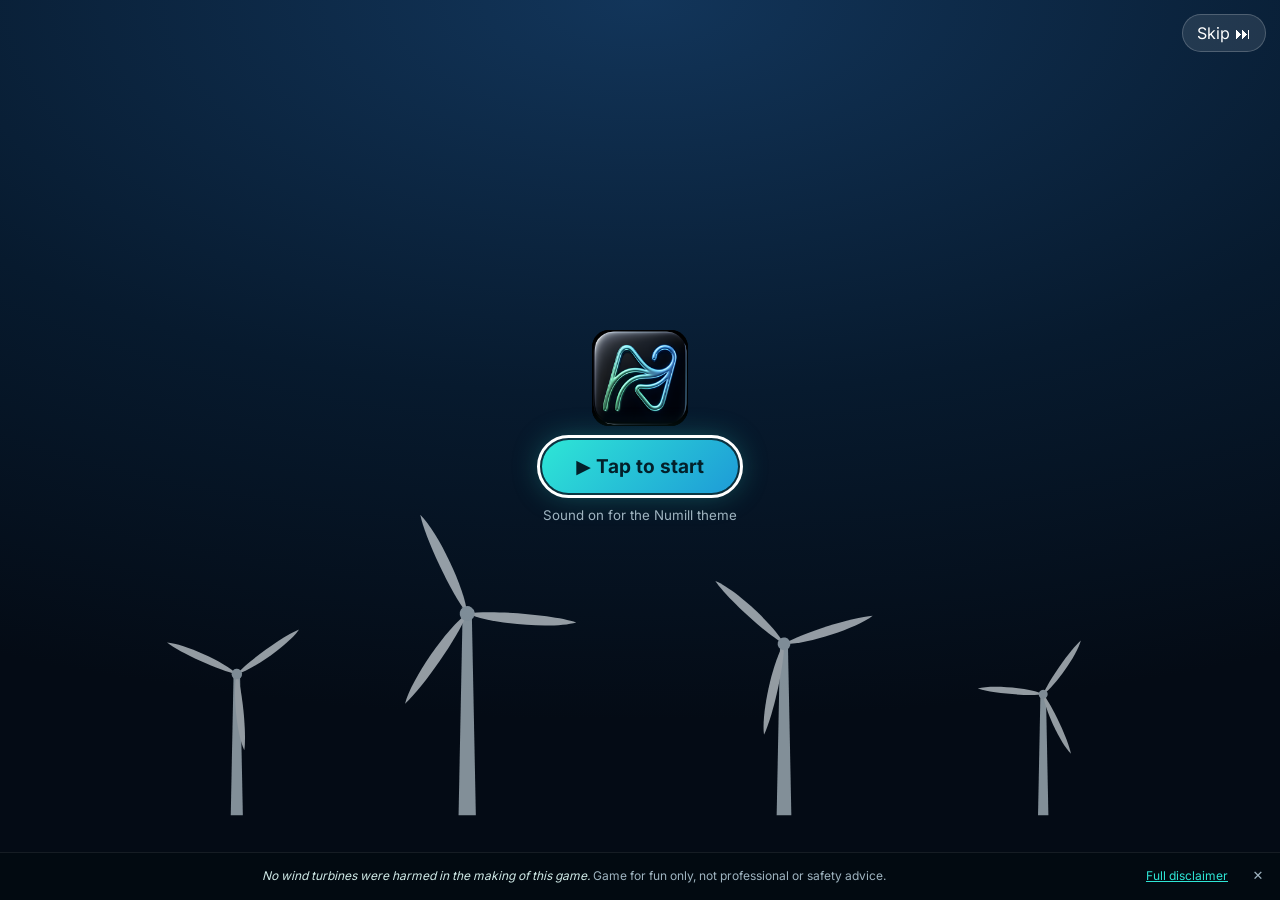
==== commit 5d33ea86: "Numi tips fit 2 lines on 390px phones: shorter Farm tips/idle lines, short level-up/streak lines, co" ====
--- a/index.html
+++ b/index.html
@@ -32,7 +32,7 @@
 <meta name="twitter:description" content="A free, just-for-fun wind farm game by Numill: run a wind park and learn the basics of wind turbine installation and safety in the Numill Academy." />
 <meta name="twitter:image" content="https://numill1.github.io/numill-wind-farm/og-image.png" />
 <title>Numill Wind Farm</title>
-  <script type="module" crossorigin src="./assets/index-C9JcU-78.js"></script>
+  <script type="module" crossorigin src="./assets/index-CgOetgb9.js"></script>
   <link rel="stylesheet" crossorigin href="./assets/index-DLbRFfi3.css">
 </head>
 <body><div id="root"><div style="min-height:100vh;display:grid;place-items:center;background:#000"><img src="./numill-glow-512-black.webp" alt="Numill" width="104" height="104" style="background:#000;border-radius:18%;object-fit:contain;animation:nmp 2.8s ease-in-out infinite" /></div></div><style>@keyframes nmp{50%{transform:scale(1.04)}}</style></body>
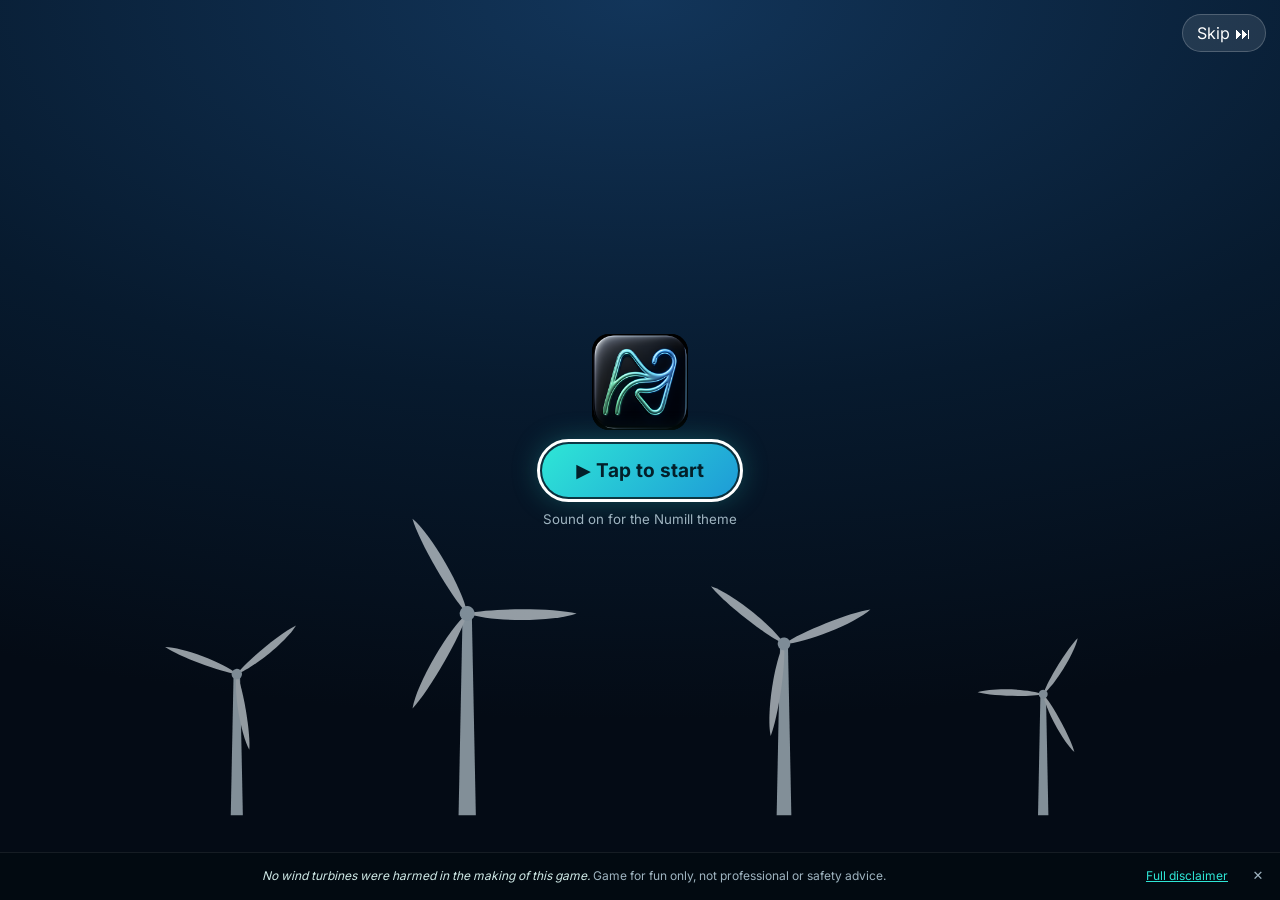
==== commit 0277396f: "iPhone safe areas (Academy + shared shell): header/overlays/intro Skip/disclaimer clear the status b" ====
--- a/index.html
+++ b/index.html
@@ -32,8 +32,8 @@
 <meta name="twitter:description" content="A free, just-for-fun wind farm game by Numill: run a wind park and learn the basics of wind turbine installation and safety in the Numill Academy." />
 <meta name="twitter:image" content="https://numill1.github.io/numill-wind-farm/og-image.png" />
 <title>Numill Wind Farm</title>
-  <script type="module" crossorigin src="./assets/index-CgOetgb9.js"></script>
-  <link rel="stylesheet" crossorigin href="./assets/index-DLbRFfi3.css">
+  <script type="module" crossorigin src="./assets/index-blbQDKc-.js"></script>
+  <link rel="stylesheet" crossorigin href="./assets/index-CiJjv5El.css">
 </head>
 <body><div id="root"><div style="min-height:100vh;display:grid;place-items:center;background:#000"><img src="./numill-glow-512-black.webp" alt="Numill" width="104" height="104" style="background:#000;border-radius:18%;object-fit:contain;animation:nmp 2.8s ease-in-out infinite" /></div></div><style>@keyframes nmp{50%{transform:scale(1.04)}}</style></body>
 </html>
--- a/assets/index-CiJjv5El.css
+++ b/assets/index-CiJjv5El.css
@@ -0,0 +1 @@
+.gs-screen,.gs-seq,.gs-ov{--gs-bg:#06101c;--gs-fg:#e8f6f4;--gs-mut:#9fb4c0;--gs-teal:#2ee6d6;--gs-card:rgba(14,28,44,.92);--gs-line:rgba(255,255,255,.12);font-family:Inter,system-ui,sans-serif;color:var(--gs-fg)}.gs-screen,.gs-seq{position:fixed;top:0;right:0;bottom:0;left:0;z-index:900;display:flex;flex-direction:column;align-items:center;justify-content:center;gap:14px;padding:24px 20px 64px;text-align:center;background:radial-gradient(120% 80% at 50% 0%,#12355a,#071a2e 55%,#040b15);overflow:hidden}.gs-ov{position:fixed;top:0;right:0;bottom:0;left:0;z-index:950;display:grid;place-items:center;padding:16px;background:#020810b8;-webkit-backdrop-filter:blur(6px);backdrop-filter:blur(6px)}.gs-card{background:var(--gs-card);border:1px solid var(--gs-line);border-radius:20px;padding:20px;max-width:440px;width:100%;box-shadow:0 20px 60px #00000073;display:flex;flex-direction:column;gap:10px;text-align:left}.gs-card h2,.gs-card h3{margin:0}.gs-card p{margin:0;line-height:1.45}.gs-scroll{max-height:86dvh;overflow:auto}.gs-scroll ul{margin:0;padding-left:20px;line-height:1.45}.gs-btn{background:linear-gradient(135deg,#2ee6d6,#1e9bd7);color:#03202a;border:0;border-radius:14px;padding:13px 18px;font-weight:800;font-size:16px;cursor:pointer}.gs-btn:disabled{opacity:.6}.gs-btn:focus-visible,.gs-link:focus-visible,.gs-skip:focus-visible{outline:3px solid #fff;outline-offset:2px}.gs-btn.gs-ghost{background:transparent;color:var(--gs-fg);border:1px solid var(--gs-line)}.gs-big{font-size:19px;padding:15px 34px;border-radius:99px;box-shadow:0 0 30px #2ee6d659}.gs-link{background:none;border:0;color:var(--gs-teal);text-decoration:underline;cursor:pointer;font-size:inherit;padding:4px}.gs-muted{color:var(--gs-mut)}.gs-em{font-style:italic;color:var(--gs-teal)}.gs-err{color:#ff8a8a!important}.gs-input{padding:12px 14px;border-radius:12px;border:1px solid var(--gs-line);background:#ffffff0f;color:var(--gs-fg);font-size:16px}.gs-row{display:flex;justify-content:space-between;gap:10px;width:100%;max-width:440px}.gs-logo{width:132px;height:auto;filter:drop-shadow(0 0 24px rgba(46,230,214,.45))}.gs-logo-sm{width:96px}.gs-title h1{margin:0;font-size:30px}.gs-banner{display:flex;align-items:center;gap:2px;min-height:44px;font-size:12px;line-height:1.25;color:#9fb4c0;background:#030a12f0;border-top:1px solid rgba(255,255,255,.08);padding:0 0 0 10px;font-family:Inter,system-ui,sans-serif;flex:none;padding-bottom:max(3px,env(safe-area-inset-bottom))}.gs-btext{flex:1;min-width:0;white-space:nowrap;overflow:hidden;text-overflow:ellipsis}.gs-screen .gs-banner,.gs-seq .gs-banner{position:absolute;left:0;right:0;bottom:0}.gs-funny{color:#cfe9e6;font-style:italic}.gs-banner .gs-link{font-size:12px;padding:2px 6px;white-space:nowrap;flex:none;min-height:44px;min-width:44px}.gs-x{flex:none;background:none;border:0;color:#9fb4c0;font-size:13px;width:44px;height:44px;cursor:pointer;border-radius:6px}.gs-x:hover{color:#fff;background:#ffffff14}.gs-screen,.gs-seq{padding-bottom:calc(24px + var(--gs-banner-h,0px))}.gs-ov{bottom:var(--gs-banner-h,0px)}@media (min-width:700px){.gs-banner{font-size:12px}}.gs-farm{position:absolute;left:0;right:0;bottom:calc(8px + var(--gs-banner-h,0px));width:100%;height:auto;max-height:40%;opacity:.6;pointer-events:none}.gs-tower{fill:#d7e7ef}.gs-blade{fill:#f3fbff}.gs-hub{fill:#cfe0ea}.gs-rotor{animation:gs-spin linear infinite;transform-box:fill-box;transform-origin:center}@keyframes gs-spin{to{rotate:360deg}}.gs-seq-start,.gs-seq-titles{position:relative;display:flex;flex-direction:column;align-items:center;gap:14px}.gs-skip{position:absolute;top:14px;right:14px;background:#ffffff1a;color:#fff;border:1px solid rgba(255,255,255,.2);border-radius:99px;padding:8px 14px;cursor:pointer;z-index:2}.gs-logo-anim{width:170px;animation:gs-logo 2.4s cubic-bezier(.2,.8,.2,1) both}.gs-presents{color:var(--gs-mut);letter-spacing:.3em;text-transform:uppercase;animation:gs-fade 1s 1.6s both}.gs-title-anim{margin:0;font-size:38px;letter-spacing:.02em;animation:gs-rise 1.2s 2.4s cubic-bezier(.2,.8,.2,1) both;text-shadow:0 0 30px rgba(46,230,214,.5)}.gs-sub-anim{margin:0;color:var(--gs-mut);animation:gs-fade 1s 3.6s both}@keyframes gs-logo{0%{opacity:0;transform:scale(.4) rotate(-30deg);filter:blur(10px)}60%{opacity:1;filter:blur(0)}to{transform:scale(1) rotate(0)}}@keyframes gs-rise{0%{opacity:0;transform:translateY(24px)}to{opacity:1;transform:none}}@keyframes gs-fade{0%{opacity:0}to{opacity:1}}.gs-dots{display:flex;gap:6px}.gs-dots i{width:28px;height:4px;border-radius:4px;background:#ffffff2e}.gs-dots i.on{background:var(--gs-teal)}.gs-bubble{animation:gs-rise .4s both}.gs-mascot{font-size:54px;line-height:1;align-self:center}.gs-wiggle{animation:gs-wig 1.2s ease-in-out 2}@keyframes gs-wig{0%,to{rotate:0deg}25%{rotate:-10deg}75%{rotate:10deg}}.gs-ackbtn{font-size:15px;line-height:1.35;text-align:left;padding:14px 16px}.gs-pop{animation:gs-rise .3s both}@media (prefers-reduced-motion:reduce){.gs-rotor,.gs-logo-anim,.gs-title-anim,.gs-sub-anim,.gs-presents,.gs-bubble,.gs-pop,.gs-wiggle{animation-duration:.01s!important;animation-iteration-count:1!important}}.gs-lbl{display:block;text-align:left;font-size:13px;margin:6px 0;color:inherit}.gs-lbl .gs-input{display:block;width:100%;box-sizing:border-box;margin-top:4px}.gs-check{display:flex;gap:8px;align-items:flex-start;text-align:left;font-size:12.5px;line-height:1.4;margin:10px 0}.gs-check input{margin-top:3px;flex:0 0 auto;width:18px;height:18px}.gs-check a{color:inherit;text-decoration:underline}.gs-small{font-size:12px;margin-top:8px}.gs-pro{max-height:calc(100vh - 40px - var(--gs-banner-h,0px));overflow:auto}img[src*=fundo-preto]{background:#000;border-radius:18%;object-fit:contain;aspect-ratio:1/1;filter:none!important;padding:0!important;box-shadow:none!important}.gs-screen,.gs-seq{padding:calc(24px + env(safe-area-inset-top,0px)) calc(20px + env(safe-area-inset-right,0px)) calc(64px + env(safe-area-inset-bottom,0px)) calc(20px + env(safe-area-inset-left,0px))}.gs-ov{padding:calc(16px + env(safe-area-inset-top,0px)) calc(16px + env(safe-area-inset-right,0px)) 16px calc(16px + env(safe-area-inset-left,0px))}.ng-wrap{margin-left:env(safe-area-inset-left,0px)}.gs-scroll{max-height:min(86dvh,100%)}.gs-skip{top:calc(14px + env(safe-area-inset-top,0px));right:calc(14px + env(safe-area-inset-right,0px))}.ng-wrap{position:fixed;left:10px;z-index:35;display:flex;flex-direction:row;align-items:flex-end;gap:6px;pointer-events:none;max-width:min(270px,calc(100vw - 20px))}.ng-wrap>*{pointer-events:auto}.ng-face-btn{position:relative;width:48px;height:48px;min-width:44px;min-height:44px;border-radius:50%;border:0;padding:0;background:transparent;cursor:pointer;filter:drop-shadow(0 3px 4px rgba(0,0,0,.35));animation:ng-bob 3s ease-in-out infinite}.ng-face{position:absolute;top:4px;right:4px;bottom:4px;left:4px;border-radius:50%;background:#ffe08a;border:3px solid #fff;box-shadow:0 3px #d9a800;display:block}.ng-face .cap{position:absolute;left:8%;top:-14%;width:84%;height:36%;background:#1e88e5;border-radius:60px 60px 6px 6px;border:2px solid #fff}.ng-face .eye{position:absolute;top:42%;width:13%;height:17%;background:#333;border-radius:50%}.ng-face .eye.l{left:28%}.ng-face .eye.r{right:28%}.ng-face .smile{position:absolute;left:29%;top:60%;width:42%;height:18%;border-bottom:3px solid #333;border-radius:0 0 40px 40px}.ng-badge{position:absolute;top:-2px;right:-2px;width:18px;height:18px;border-radius:50%;background:#e53935;color:#fff;font:800 12px/18px system-ui,sans-serif;text-align:center;border:2px solid #fff}.ng-bubble{order:1;flex:1;background:#fff;color:#14213d;border-radius:14px 14px 14px 4px;font-size:12.5px;padding:9px 10px 4px 12px;box-shadow:0 6px 18px #0000004d;font:500 13px/1.35 system-ui,-apple-system,Segoe UI,sans-serif;display:flex;flex-direction:column;gap:2px;animation:ng-in .22s ease-out;border:2px solid #37b9bf}.ng-bubble.ng-cheer{border-color:#f5b301;background:#fffaf0}.ng-bubble b{font-size:12px;color:#1297d8;font-weight:800}.ng-acts{display:flex;justify-content:space-between;align-items:center;margin-top:2px}.ng-link{background:none;border:0;color:#4a5a78;font:600 12px system-ui,sans-serif;text-decoration:underline;min-height:44px;padding:0 6px 0 0;cursor:pointer}.ng-x{width:44px;height:44px;border:0;background:none;color:#4a5a78;font-size:22px;line-height:1;cursor:pointer;margin-right:-6px}@keyframes ng-bob{0%,to{translate:0 0}50%{translate:0 -3px}}@keyframes ng-in{0%{opacity:0;transform:translateY(6px) scale(.96)}to{opacity:1;transform:none}}@media (prefers-reduced-motion:reduce){.ng-face-btn,.ng-bubble{animation:none}}@media (min-width:900px){.ng-wrap{left:18px}}@media (min-width:900px){.ng-top{top:auto!important;bottom:calc(112px + env(safe-area-inset-bottom,0px))}}@font-face{font-family:Inter;font-style:normal;font-display:swap;font-weight:400;src:url(./inter-latin-400-normal-C38fXH4l.woff2) format("woff2"),url(./inter-latin-400-normal-CyCys3Eg.woff) format("woff")}@font-face{font-family:Inter;font-style:normal;font-display:swap;font-weight:500;src:url(./inter-latin-500-normal-Cerq10X2.woff2) format("woff2"),url(./inter-latin-500-normal-BL9OpVg8.woff) format("woff")}@font-face{font-family:Inter;font-style:normal;font-display:swap;font-weight:600;src:url(./inter-latin-600-normal-LgqL8muc.woff2) format("woff2"),url(./inter-latin-600-normal-CiBQ2DWP.woff) format("woff")}@font-face{font-family:Inter;font-style:normal;font-display:swap;font-weight:700;src:url(./inter-latin-700-normal-Yt3aPRUw.woff2) format("woff2"),url(./inter-latin-700-normal-BLAVimhd.woff) format("woff")}@font-face{font-family:Outfit;font-style:normal;font-display:swap;font-weight:500;src:url(./outfit-latin-500-normal-DKnIMDSk.woff2) format("woff2"),url(./outfit-latin-500-normal-ClnHRwRh.woff) format("woff")}@font-face{font-family:Outfit;font-style:normal;font-display:swap;font-weight:600;src:url(./outfit-latin-600-normal-B7SfZ07L.woff2) format("woff2"),url(./outfit-latin-600-normal-BEfTtDA7.woff) format("woff")}@font-face{font-family:Outfit;font-style:normal;font-display:swap;font-weight:700;src:url(./outfit-latin-700-normal-Cu9v6i1X.woff2) format("woff2"),url(./outfit-latin-700-normal-D4itBLBr.woff) format("woff")}@font-face{font-family:Outfit;font-style:normal;font-display:swap;font-weight:800;src:url(./outfit-latin-800-normal-CQna6-G7.woff2) format("woff2"),url(./outfit-latin-800-normal-BRHLSPcU.woff) format("woff")}:root{--bg:#071318;--card:#0d1f26;--card2:#11282f;--line:#1d3a40;--teal:#2dd4bf;--teal2:#14b8a6;--gold:#f5c451;--gold2:#d99a1e;--red:#ef4444;--amber:#f59e0b;--text:#e6f4f1;--mut:#8aa9a6}*{box-sizing:border-box;-webkit-tap-highlight-color:transparent}html,body,#root{margin:0;height:100%;background:var(--bg);color:var(--text);font-family:Inter,system-ui,-apple-system,Segoe UI,Roboto,sans-serif}button{font:inherit;color:inherit;cursor:pointer;border:0;background:none}button:disabled{opacity:.45;cursor:not-allowed}.app{max-width:480px;margin:0 auto;height:100dvh;display:flex;flex-direction:column;position:relative;overflow:hidden;background:radial-gradient(120% 60% at 50% 0%,#0f3a3a 0%,var(--bg) 60%)}.app.stormy{background:radial-gradient(120% 60% at 50% 0%,#1e2a44,#070b14 60%)}header{display:flex;align-items:center;gap:10px;padding:10px 14px 6px}.logo{width:36px;height:36px;filter:drop-shadow(0 0 10px rgba(45,212,191,.6))}.brand{flex:1;line-height:1.05}.brand h1{margin:0;font-size:17px;letter-spacing:.3px;background:linear-gradient(90deg,#fff,var(--gold));-webkit-background-clip:text;background-clip:text;color:transparent}.brand small{color:var(--teal);font-size:12px;letter-spacing:.6px;text-transform:uppercase}.icon{min-width:34px;height:34px;border-radius:10px;background:var(--card);border:1px solid var(--line);font-size:13px;font-weight:700;padding:0 8px}.stats{display:grid;grid-template-columns:1.6fr 1.2fr 1fr 1fr .8fr;gap:6px;padding:4px 12px}.stat{background:var(--card);border:1px solid var(--line);border-radius:12px;padding:6px;display:flex;flex-direction:column;align-items:center;font-size:12px}.stat b{font-size:14px;font-variant-numeric:tabular-nums}.stat small{color:var(--mut);font-size:12px}.stat.gold{border-color:#f5c4518c;box-shadow:inset 0 0 12px #f5c45126,0 0 12px #f5c4511f}.stat.gold b{color:var(--gold)}.stat.amber b{color:var(--amber)}.stat.red{border-color:var(--red)}.stat.red b{color:var(--red)}.pulse{animation:pulse 1s infinite}@keyframes pulse{50%{box-shadow:0 0 14px #ef444499}}.lvl{display:flex;align-items:center;gap:10px;margin:6px 12px;padding:8px 10px;border-radius:14px;background:linear-gradient(90deg,#f5c4511a,#2dd4bf0f);border:1px solid rgba(245,196,81,.35)}.badge-lvl{width:34px;height:34px;border-radius:50%;display:grid;place-items:center;font-weight:800;color:#1a1200;background:radial-gradient(circle at 35% 30%,#fff1b8,var(--gold) 45%,var(--gold2));box-shadow:0 0 14px #f5c4518c}.lvlbody{flex:1}.ready{font-size:18px;color:var(--gold);animation:bob 1s infinite}@keyframes bob{50%{transform:translateY(-4px)}}.row{display:flex;justify-content:space-between;align-items:center;gap:8px}.small{font-size:12px;color:var(--mut)}.bar{height:8px;background:#0a1a1f;border-radius:99px;overflow:hidden;margin-top:4px;border:1px solid var(--line)}.fill{height:100%;border-radius:99px;transition:width .4s cubic-bezier(.2,.9,.3,1.2)}.fill.teal{background:linear-gradient(90deg,var(--teal2),var(--teal));box-shadow:0 0 10px var(--teal)}.fill.amber{background:var(--amber)}.fill.goldfill{background:linear-gradient(90deg,var(--gold2),var(--gold),#fff1b8,var(--gold));background-size:200% 100%}.shimmer{animation:shim 1.4s linear infinite}@keyframes shim{to{background-position:-200% 0}}.banner{margin:4px 12px;padding:6px 10px;border-radius:10px;background:#6366f12e;border:1px solid #6366f1;font-size:12px;font-weight:700;text-align:center}.banner.red{background:#ef444424;border-color:var(--red);animation:pulse 1.2s infinite}main{flex:1;min-height:0;display:flex;flex-direction:column}.scene{flex:1;min-height:240px;position:relative}.loading{display:grid;place-items:center;height:100%;color:var(--mut)}.panel{margin:8px 12px;padding:12px;border-radius:16px;background:linear-gradient(180deg,var(--card2),var(--card));border:1px solid var(--line);display:flex;flex-direction:column;gap:8px}.panel.hint{color:var(--mut);font-size:13px;text-align:center}.chip{font-size:12px;font-weight:800;padding:3px 8px;border-radius:99px;letter-spacing:.5px}.chip.teal{background:#2dd4bf26;color:var(--teal)}.chip.red{background:#ef44442e;color:#fca5a5}.chip.amber{background:#f59e0b2e;color:#fcd34d}.btn{width:100%;padding:12px 14px;border-radius:14px;font-weight:800;font-size:14.5px;transition:transform .08s;margin-top:6px}.btn:active:not(:disabled){transform:scale(.97)}.btn.teal{background:linear-gradient(180deg,var(--teal),var(--teal2));color:#032;box-shadow:0 6px 18px #14b8a659}.btn.gold{background:linear-gradient(180deg,#ffe08a,var(--gold) 40%,var(--gold2));color:#2a1a00;box-shadow:0 6px 22px #f5c45173,inset 0 1px #fff6}.btn.red{background:linear-gradient(180deg,#f87171,var(--red));color:#fff;box-shadow:0 6px 18px #ef444459}.btn.ghost{background:var(--card2);border:1px solid var(--line);color:var(--text)}.btn.link{background:none;color:var(--mut);font-weight:600;font-size:12.5px;text-decoration:underline}.glow{animation:glow 1.6s infinite}@keyframes glow{50%{box-shadow:0 0 30px #f5c451cc}}.shopitem{display:flex;justify-content:space-between;align-items:center;width:100%;padding:11px 12px;border-radius:12px;background:var(--card2);border:1px solid var(--line);text-align:left;margin-top:6px}.shopitem span{display:flex;flex-direction:column}.shopitem small{color:var(--mut);font-size:12px}.shopitem.rare{border-color:#f5c45199;box-shadow:inset 0 0 14px #f5c4511a}.price{color:var(--gold);font-weight:800;align-items:flex-end;font-size:13px}nav{display:grid;grid-template-columns:repeat(4,1fr);border-top:1px solid var(--line);background:#071318eb;padding-bottom:env(safe-area-inset-bottom)}nav button{padding:8px 0 10px;display:flex;flex-direction:column;align-items:center;font-size:18px;position:relative;color:var(--mut)}nav button small{font-size:12px}nav button.on{color:var(--teal)}nav button.on:before{content:"";position:absolute;top:0;left:25%;right:25%;height:2px;background:var(--teal);box-shadow:0 0 8px var(--teal)}.dot{position:absolute;top:6px;right:30%;width:8px;height:8px;border-radius:50%;background:var(--gold);box-shadow:0 0 8px var(--gold)}.page{padding:8px 14px 16px;overflow:auto}.page h2{margin:6px 0 10px;font-size:18px}.page h3{margin:16px 0 8px;font-size:15px}.kpi{background:var(--card);border:1px solid var(--line);border-radius:12px;padding:10px 12px;margin-bottom:8px;font-size:13px}.kpi b{color:var(--teal)}.kpi.warn b{color:var(--amber)}.ladder{display:flex;flex-direction:column;gap:5px}.rung{display:flex;align-items:center;gap:10px;padding:7px 10px;border-radius:10px;background:var(--card);border:1px solid var(--line);font-size:13px;color:var(--mut)}.rung span{width:22px;height:22px;border-radius:50%;display:grid;place-items:center;background:#0a1a1f;font-size:12px;font-weight:800}.rung small{margin-left:auto;color:var(--amber);font-size:12px}.rung.done{color:var(--text)}.rung.done span{background:var(--teal2);color:#032}.rung.now{border-color:var(--gold);color:#fff;box-shadow:0 0 14px #f5c45140}.rung.now span{background:var(--gold);color:#2a1a00}.rung.tier{margin-top:8px}.badges{display:grid;grid-template-columns:repeat(4,1fr);gap:6px}.bdg{aspect-ratio:1;border-radius:12px;background:var(--card);border:1px solid var(--line);display:flex;flex-direction:column;align-items:center;justify-content:center;font-size:20px;filter:grayscale(1);opacity:.55;text-align:center;padding:4px}.bdg small{font-size:12px;color:var(--mut);margin-top:2px;line-height:1.1}.bdg.got{filter:none;opacity:1;border-color:var(--teal)}.bdg.got.rare{border-color:var(--gold);box-shadow:0 0 14px #f5c45173}.overlay{position:absolute;top:0;right:0;bottom:0;left:0;background:#02080aa8;-webkit-backdrop-filter:blur(3px);backdrop-filter:blur(3px);display:flex;align-items:flex-end;z-index:20;animation:fade .2s}@keyframes fade{0%{opacity:0}}.sheet{width:100%;max-height:88%;overflow:auto;background:linear-gradient(180deg,#123036,var(--card));border-top:1px solid var(--teal);border-radius:22px 22px 0 0;padding:16px 16px 22px;animation:up .28s cubic-bezier(.2,.9,.3,1.15)}@keyframes up{0%{transform:translateY(40%);opacity:0}}.sheet h3{margin:0;font-size:17px}.sheet p{font-size:14px;line-height:1.45}.sheet.goldb{border-top:2px solid var(--gold);box-shadow:0 -10px 40px #f5c45140}.sheet.danger{border-top:2px solid var(--red);box-shadow:0 -10px 40px #ef444440}.quote{background:var(--card2);border-left:3px solid var(--gold);padding:10px 12px;border-radius:8px;font-style:italic}.alarm{background:#ef44441f;border:1px solid var(--red);color:#fecaca;padding:10px;border-radius:10px;font-family:ui-monospace,monospace;font-size:13px;margin:8px 0;animation:pulse 1.2s infinite}.grid2{display:grid;grid-template-columns:1fr 1fr;gap:8px}.grid1{display:grid;gap:8px}.opt{padding:11px 10px;border-radius:12px;background:var(--card2);border:1px solid var(--line);text-align:left;font-size:13.5px;transition:all .15s}.opt.picked{border-color:var(--teal);background:#2dd4bf24}.opt.right{border-color:#22c55e;background:#22c55e29}.opt.wrongopt{border-color:var(--red);background:#ef444426}.opt.dim{opacity:.5}.steps{display:flex;gap:6px;margin:10px 0 4px}.steps span{flex:1;text-align:center;font-size:12px;font-weight:800;padding:3px;border-radius:99px;background:#0a1a1f;color:var(--mut)}.steps span.on{background:var(--teal);color:#032}.steps span.done{background:var(--gold);color:#2a1a00}.loto{margin:4px 0 8px;padding-left:20px;font-size:13px;color:var(--teal)}.q{font-weight:700}.ok{color:#4ade80;font-weight:800}.ko{color:#f87171;font-weight:800}.muted{color:var(--mut)}.big{font-size:44px;font-weight:900;text-align:center;margin:6px 0;color:var(--gold);text-shadow:0 0 20px rgba(245,196,81,.6)}.days{display:flex;gap:6px;margin:10px 0}.days span{flex:1;text-align:center;padding:8px 0;border-radius:10px;background:var(--card2);border:1px solid var(--line);font-weight:800;color:var(--mut)}.days span.on{background:linear-gradient(180deg,#ffe08a,var(--gold));color:#2a1a00;border-color:var(--gold);box-shadow:0 0 10px #f5c45180}.pops{position:absolute;left:0;right:0;top:60%;display:flex;flex-direction:column;align-items:center;pointer-events:none;z-index:30;gap:4px}.pop{padding:5px 12px;border-radius:99px;background:#0d1f26eb;border:1px solid var(--teal);font-weight:800;font-size:13px;animation:rise 1.6s ease-out forwards}.pop.gold{border-color:var(--gold);color:var(--gold);text-shadow:0 0 10px rgba(245,196,81,.6)}.pop.bad{border-color:var(--red);color:#fca5a5}@keyframes rise{0%{transform:translateY(14px) scale(.8);opacity:0}15%{transform:translateY(0) scale(1.08);opacity:1}30%{transform:scale(1)}to{transform:translateY(-46px);opacity:0}}.burst{position:absolute;left:50%;top:42%;pointer-events:none;z-index:40}.burst i{position:absolute;border-radius:50%;box-shadow:0 0 10px currentColor;animation:fly 1s cubic-bezier(.1,.8,.3,1) forwards}@keyframes fly{0%{transform:translate(0) scale(1);opacity:1}to{transform:translate(var(--x),var(--y)) scale(.2);opacity:0}}.btn.danger{background:#ef44441a;border:1px dashed var(--red);color:#fca5a5;font-size:12.5px;font-weight:700}.go{font-size:12px;font-weight:900;padding:3px 10px;border-radius:99px;letter-spacing:.6px}.go.go{background:#16a34a;color:#fff}.go.caution{background:var(--amber);color:#2a1a00}.go.nogo{background:var(--red);color:#fff;animation:pulse 1s infinite}.jobcard{background:var(--card2);border:1px solid rgba(245,196,81,.45);border-radius:12px;padding:10px 12px;display:flex;flex-direction:column;gap:6px;font-size:13px;margin:8px 0}.jobcard span{color:var(--mut)}.jobcard b{text-align:right}.limits{width:100%;font-size:12px;border-collapse:collapse}.limits td{padding:3px 6px;color:var(--mut);border-bottom:1px solid var(--line)}.limits td:last-child{text-align:right}.limits tr.hl td{color:var(--gold);font-weight:700}.opt.picked{background:linear-gradient(180deg,#2dd4bf59,#14b8a638);color:#fff;font-weight:700}.opt.right{background:#15803d;border-color:#22c55e;color:#fff;font-weight:800}.opt.wrongopt{background:#991b1b;border-color:var(--red);color:#fff;font-weight:800}.days span{display:flex;flex-direction:column;align-items:center;gap:2px;font-size:13px}.days small{font-size:12px;font-weight:700;opacity:.8}.days span.chest{flex:1.3;border-color:var(--gold);box-shadow:0 0 12px #f5c45159;font-size:18px}.banner.red{color:#fff;background:#ef444452;cursor:pointer}.fill{position:relative}.fill:after{content:"";position:absolute;top:0;right:0;bottom:0;left:0;background:linear-gradient(90deg,transparent,rgba(255,255,255,.45),transparent);transform:translate(-100%);animation:sweep 2.4s infinite}@keyframes sweep{to{transform:translate(100%)}}.pin{background:var(--red);color:#fff;font-weight:900;width:26px;height:26px;border-radius:50%;display:grid;place-items:center;box-shadow:0 0 14px var(--red);animation:bob .8s infinite;font-size:16px;pointer-events:none}:root{--bg:#0b4f78;--card:#0f6a94;--card2:#1279a6;--line:#ffd23f;--teal:#5ef2e0;--teal2:#22c7c0;--gold:#ffd23f;--gold2:#ff9f1c;--text:#ffffff;--mut:#d4f3ff}.app{background:linear-gradient(180deg,#5cc8ff,#2a9fd6,#0e6d9c 70%,#0b4f78);font-family:Comic Sans MS,Comic Neue,"Baloo 2",Inter,system-ui,sans-serif}.app.stormy{background:linear-gradient(180deg,#4a5d8a,#26365e 60%,#141d38)}.gamebanner{display:flex;flex-wrap:wrap;align-items:center;justify-content:center;gap:4px 8px;padding:6px 10px;text-align:center;background:repeating-linear-gradient(-45deg,#ffd23f 0,#ffd23f 14px,#ffc300 14px,#ffc300 28px);color:#0b2a44;border-bottom:3px solid #0b2a44}.gamebanner b{font-size:16px;font-weight:900;letter-spacing:.5px;text-shadow:2px 2px 0 #fff}.gamebanner i{width:100%;font-size:12px;font-weight:700}.gm-tag{background:#ff3d7f;color:#fff;font-weight:900;font-size:12px;padding:2px 7px;border-radius:6px;border:2px solid #0b2a44;transform:rotate(-4deg);box-shadow:2px 2px #0b2a44}.brand h1{background:none;color:#fff;-webkit-text-fill-color:#fff;text-shadow:2px 2px 0 #0b2a44}.brand small{color:#ffd23f}.stat,.icon,.lvl{border:2px solid #0b2a44!important;box-shadow:3px 3px #0b2a44!important}.stat.gold{background:#ffd23f}.stat.gold b,.stat.gold span{color:#0b2a44}.ladder.scroll{position:relative;max-height:52vh;overflow-y:auto;padding-right:4px;gap:10px;scroll-behavior:smooth}.tierbox{display:flex;flex-direction:column;gap:5px;padding:8px;border-radius:14px;background:#0d1f2699;border:1px dashed var(--line)}.tierbox.cur{border:1px solid var(--gold);box-shadow:0 0 16px #f5c4512e}.tierbox.past{opacity:.85}.tierhead{display:flex;justify-content:space-between;align-items:center;font-weight:900;font-size:13px;color:var(--teal);letter-spacing:.3px}.tierbox.cur .tierhead{color:var(--gold)}.tierhead small{color:var(--mut);font-weight:700}.rung.legend{background:linear-gradient(90deg,rgba(245,196,81,.18),var(--card));border-color:#f5c45199}.rung.legend b{color:var(--gold)}.champ{width:100%;margin:4px 0 10px;padding:10px;border-radius:14px;border:2px solid var(--gold);background:linear-gradient(180deg,#3a2a05,#1a1404);color:var(--gold);font:inherit;font-weight:900;cursor:pointer;animation:glow 1.6s infinite}.victory{position:fixed;top:0;right:0;bottom:0;left:0;z-index:60;display:grid;place-items:center;padding:16px;overflow:hidden;background:radial-gradient(circle at 50% 25%,#f5c45173,#14b8a640 40%,#04121a 80%);animation:fade .4s}.confetti{position:absolute;top:0;right:0;bottom:0;left:0;pointer-events:none}.confetti i{position:absolute;top:-20px;width:9px;height:14px;border-radius:2px;animation:confetti linear infinite}.confetti i:nth-child(3n){width:7px;height:7px;border-radius:50%}@keyframes confetti{0%{transform:translateY(-20px) rotate(0);opacity:1}to{transform:translateY(110vh) rotate(720deg) translate(40px);opacity:.8}}.vcard{position:relative;width:100%;max-width:380px;max-height:100%;overflow:auto;text-align:center;padding:18px 16px;border-radius:24px;background:linear-gradient(180deg,#14404a,#0d1f26);border:3px solid var(--gold);box-shadow:0 0 50px #f5c4518c,inset 0 0 30px #2dd4bf26;animation:vpop .7s cubic-bezier(.2,1.6,.4,1);display:flex;flex-direction:column;gap:10px}@keyframes vpop{0%{transform:scale(.3) rotate(-8deg);opacity:0}}.vtrophy{font-size:76px;line-height:1;filter:drop-shadow(0 0 22px rgba(245,196,81,.9));animation:bob 1.2s infinite}.vtitle{margin:0;font-size:34px;font-weight:900;letter-spacing:1px;transform:rotate(-2deg);background:linear-gradient(180deg,#fff,var(--gold) 55%,var(--gold2));-webkit-background-clip:text;background-clip:text;color:transparent;filter:drop-shadow(3px 3px 0 #2a1a00)}.vsub{margin:0;color:var(--teal);font-weight:800}.vrank{align-self:center;padding:8px 16px;border-radius:999px;font-weight:900;font-size:17px;color:#2a1a00;background:linear-gradient(180deg,#ffe08a,var(--gold) 50%,var(--gold2));box-shadow:0 6px 22px #f5c45180}.vtext{margin:0;font-size:14px;line-height:1.45}.vstats{display:grid;grid-template-columns:repeat(4,1fr);gap:6px}.vstats div{background:var(--card2);border:1px solid var(--line);border-radius:12px;padding:7px 2px;display:flex;flex-direction:column}.vstats b{color:var(--gold);font-size:14px}.vstats small{color:var(--mut);font-size:12px}.icon.off{opacity:.45;text-decoration:line-through;filter:grayscale(1)}.sheet.mg{max-height:92vh;overflow-y:auto}.mg-list{display:grid;grid-template-columns:1fr 1fr;gap:8px}.mg-item{display:flex;flex-direction:column;align-items:center;gap:2px;padding:10px 6px;min-height:84px;border-radius:14px;background:var(--card2);border:1px solid var(--line);font-size:13px;font-weight:700}.mg-item b{font-size:22px}.mg-item small{color:var(--mut);font-weight:600;font-size:12px}.mg-item.locked{opacity:.45}.mg-how{min-height:34px}.mg-msg{min-height:36px;margin:4px 0}.mg-stage{display:flex;flex-direction:column;align-items:center;gap:8px;min-height:300px}.mg-won{display:flex;flex-direction:column;align-items:center;gap:2px}.mg-won b{font-size:18px;color:var(--gold)}.mg-row{display:flex;gap:8px;width:100%}.mg-asm{display:flex;flex-direction:column-reverse;gap:4px;width:100%}.mg-slot{min-height:34px;border:2px dashed var(--line);border-radius:10px;font-size:12.5px;color:var(--mut);background:#0a1a1f}.mg-slot.done{border-style:solid;border-color:var(--teal);color:var(--teal)}.mg-slot.hint{border-color:var(--gold);color:var(--gold)}.mg-tray{display:flex;flex-wrap:wrap;gap:6px;justify-content:center;width:100%}.mg-chip{min-width:64px;min-height:38px;padding:4px 8px;border-radius:10px;background:var(--card2);border:1px solid var(--line);font-size:12px;font-weight:700;display:flex;align-items:center;justify-content:center}.mg-chip.on{border-color:var(--gold);box-shadow:0 0 0 2px var(--gold)}.mg-chip.ghost{visibility:hidden}.mg-maze,.mg-pipes,.mg-slide,.mg-mem,.mg-blade,.mg-truck{display:grid;width:min(86vw,320px);gap:0;touch-action:none}.mg-maze{aspect-ratio:1;border:2px solid var(--teal)}.mg-cell{aspect-ratio:1;border:2px solid #4b7f86;display:flex;align-items:center;justify-content:center;font-size:15px;margin:-1px}.mg-cell.trail{background:#2dd4bf38}.mg-pad{display:grid;grid-template-columns:repeat(3,56px);gap:6px}.mg-pad button{height:44px;border-radius:12px;background:var(--card2);border:1px solid var(--line);font-size:18px}.mg-pipes{gap:3px}.mg-tile{aspect-ratio:1;position:relative;background:#0a1a1f;border:1px solid var(--line);border-radius:6px;padding:0}.mg-tile svg{width:100%;height:100%}.mg-tile line{stroke:#4b7f86;stroke-width:7;stroke-linecap:round}.mg-tile circle{fill:#4b7f86}.mg-tile.lit line,.mg-tile.lit circle{stroke:var(--gold);fill:var(--gold)}.mg-tile i{position:absolute;left:2px;top:0;font-style:normal;font-size:14px}.mg-flange{position:relative;width:min(80vw,280px);aspect-ratio:1;border-radius:50%;background:radial-gradient(circle,#1d3a40 0,#1d3a40 30%,#11282f 31%,#11282f);border:3px solid #4b7f86}.mg-bolt{position:absolute;width:48px;height:48px;margin:-24px;border-radius:50%;background:#0a1a1f;border:2px solid var(--line);font-size:20px;font-weight:800}.mg-bolt.done{background:var(--teal);color:#032}.mg-bolt.hint{border-color:var(--gold);box-shadow:0 0 12px var(--gold)}.mg-hubc{position:absolute;top:0;right:0;bottom:0;left:0;display:flex;align-items:center;justify-content:center;font-weight:800;color:var(--mut);pointer-events:none}.mg-slide{gap:2px}.mg-st{aspect-ratio:1;border-radius:6px;background-color:#0d1f26;border:1px solid var(--line);position:relative;padding:0}.mg-st small{position:absolute;right:3px;bottom:1px;font-size:12px;color:var(--gold)}.mg-st.empty{background:transparent;border-style:dashed}.mg-mem{gap:6px}.mg-card{aspect-ratio:3/4;border-radius:10px;background:linear-gradient(160deg,var(--teal2),#0b4a44);border:1px solid var(--line);font-weight:900;font-size:20px;color:#032;display:flex;flex-direction:column;align-items:center;justify-content:center}.mg-card.up{background:var(--card2);color:var(--text)}.mg-card.got{border-color:var(--gold)}.mg-card b{font-size:26px}.mg-card small{font-size:12px}.mg-yaw{width:min(72vw,240px)}.mg-yaw .ring{fill:#0a1a1f;stroke:var(--line);stroke-width:3}.mg-yaw .wind{fill:#7dd3fc}.mg-yaw .wtxt{fill:#7dd3fc;font-size:12px;font-weight:800}.mg-yaw .zone{fill:#86efac2e}.mg-yaw .nac{fill:#e6f4f1}.mg-yaw .rotor{fill:var(--gold)}.mg-blade{gap:2px;width:min(70vw,240px);padding:6px;border-radius:40px 40px 12px 12px;background:linear-gradient(90deg,#cfd8dc,#eceff1,#b0bec5)}.mg-bc{aspect-ratio:1;border-radius:4px;background:#ffffff40;border:1px solid rgba(0,0,0,.06);padding:0}.mg-bc.found{background:#2dd4bf99;outline:2px solid var(--teal)}.mg-bc.miss{background:#ef44442e}.mg-truck{gap:2px;padding:6px;background:#3b4b52;border-radius:8px;border-bottom:10px solid #222}.mg-tc{aspect-ratio:1;border-radius:4px;background:#26343a;border:1px solid #4b5f66;padding:0}.mg-mini{display:grid;gap:1px}.mg-mini i{background:currentColor;border-radius:2px}.mg-ladder{display:flex;flex-direction:column;gap:4px;width:120px;padding:4px 10px;border-left:5px solid #9aa;border-right:5px solid #9aa}.mg-ladder .rung{height:26px;border-bottom:4px solid #9aa;display:flex;align-items:center;justify-content:center;font-size:16px}.mg-ladder .rung.done{border-color:var(--teal)}.mg-bar{position:relative;width:min(86vw,320px);height:26px;border-radius:99px;background:#0a1a1f;border:1px solid var(--line);overflow:hidden}.mg-bar .z{position:absolute;top:0;bottom:0;background:#86efac8c}.mg-bar .m{position:absolute;top:-2px;bottom:-2px;width:6px;margin-left:-3px;background:var(--gold)}.overlay.mg-ov{z-index:30}.mg-bi{width:min(78vw,260px)}.mg-bi .fl{fill:#11282f;stroke:#4b7f86;stroke-width:3}.mg-bi .hole{fill:#04090b;stroke:#4b7f86}.mg-bi .root{fill:#eceff12e;stroke:#cfd8dc;stroke-width:2}.mg-bi .stud{fill:var(--gold)}.mg-bi .ok .root{stroke:var(--teal)}.mg-radio{display:grid;grid-template-columns:repeat(3,1fr);gap:6px;width:100%}.mg-radio button{min-height:42px;border-radius:12px;background:var(--card2);border:1px solid var(--line);font-size:12.5px;font-weight:700}.mg-radio .stop{background:#7f1d1d;color:#fff}.mg-radio .tag{background:#3b2f0a;color:var(--gold)}.mg-hole{position:absolute;width:34px;height:34px;margin:-17px;border-radius:50%;background:#04090b;border:2px solid var(--line);display:flex;align-items:center;justify-content:center;font-size:16px}.mg-hole.next{border-color:var(--gold)}.mg-hole.done{border-color:var(--teal)}.mg-beat{width:70px;height:70px;border-radius:50%;border:4px solid var(--gold);display:block}.mg-check .opt{text-align:left}.mg-rhythm .mg-hole{border:2px solid #4b7f86!important;box-shadow:none!important}.mg-rhythm .mg-hole.next{border-color:var(--gold)!important;box-shadow:0 0 10px var(--gold)!important}.mg-rhythm .mg-hole.done{border-color:var(--teal)!important}.nm-glow{filter:drop-shadow(0 0 4px rgba(55,185,191,.9)) drop-shadow(0 0 12px rgba(18,151,216,.55));animation:nmGlow 2.8s ease-in-out infinite}@keyframes nmGlow{50%{filter:drop-shadow(0 0 6px rgba(55,185,191,1)) drop-shadow(0 0 18px rgba(245,196,81,.55))}}@media (prefers-reduced-motion: reduce){.nm-glow{animation:none}}.nm-glow-sm{width:26px;height:26px}.nm-glow-md{width:56px;height:56px;margin-bottom:4px}.nm-glow-lg{width:84px;height:84px}.nm-center{display:block;margin:4px auto 0}.nm-h{display:flex;align-items:center;gap:8px}.nm-splash{display:flex;flex-direction:column;align-items:center;gap:10px}.mg-slide.nm-solved{border-radius:8px;box-shadow:0 0 0 2px #37b9bfcc,0 0 24px #1297d899,0 0 40px #f5c45159;animation:nmGlowBox 2.8s ease-in-out infinite}@keyframes nmGlowBox{50%{box-shadow:0 0 0 2px #f5c451e6,0 0 30px #37b9bfb3,0 0 48px #f5c45173}}.tr-grid{display:grid;grid-template-columns:repeat(3,1fr);gap:8px}.tr-item{display:flex;flex-direction:column;align-items:center;gap:3px;padding:8px 4px;min-height:118px;border-radius:12px;background:var(--card2);border:1px solid var(--line);text-align:center;position:relative}.tr-item b{font-size:12px}.tr-item small{font-size:12px;color:var(--mut)}.tr-item.got{border-color:#f5c45199}.tr-official{grid-column:1 / -1;min-height:96px;border-style:dashed}.tr-lock{position:absolute;top:28px;font-size:18px}.tr-grad{display:inline-block;-webkit-mask-size:contain;mask-size:contain;-webkit-mask-repeat:no-repeat;mask-repeat:no-repeat;-webkit-mask-position:center;mask-position:center;background-size:200% 200%!important}.tr-shine{animation:trShine 3s ease-in-out infinite;filter:drop-shadow(0 0 5px rgba(255,236,170,.75))}@keyframes trShine{50%{background-position:100% 100%}}@media (prefers-reduced-motion: reduce){.tr-shine{animation:none}}.tr-pop{display:flex;flex-direction:column;align-items:center;gap:6px}.nm-icon{border-radius:22%;animation:nmIcon 2.8s ease-in-out infinite}.logo.nm-icon{filter:none}@keyframes nmIcon{0%,to{box-shadow:0 0 6px #37b9bf59}50%{box-shadow:0 0 16px #37b9bf99,0 0 26px #1297d859}}@media (prefers-reduced-motion: reduce){.nm-icon{animation:none}}.tr-official{grid-column:span 3;flex-direction:row;text-align:left;gap:10px;padding:10px}.tr-official b{font-size:12.5px}.tr-official small{display:block}.tr-offimg{position:relative;flex:none;width:56px;height:56px}.tr-offimg img{width:56px;height:56px;border-radius:13px;filter:grayscale(.5) brightness(.45)}.tr-offimg .tr-lock{position:absolute;right:0;bottom:0;left:0;top:0;display:grid;place-items:center;font-size:22px}.tr-shine{filter:drop-shadow(0 0 5px rgba(255,255,255,.7))!important}.mg-install{margin:4px 0 8px;text-align:center}.numis-ic{width:1.15em;height:1.15em;vertical-align:-.2em;margin-right:.2em;display:inline-block;filter:drop-shadow(0 1px 1px rgba(0,0,0,.4))}.numis-ic.big{width:22px;height:22px;margin-right:4px}.stat.numis{flex-direction:row;justify-content:center;gap:3px}.stat.numis .numis-ic.big{width:30px;height:30px;margin:0}.stat.numis b{color:#0b2a44!important;font-size:19px;font-weight:900;line-height:1}.stat.numis small{display:block;color:#0b2a44;opacity:.75;font-size:12px;font-weight:700}.tabs .numis-ic.big,nav .numis-ic.big{width:20px;height:20px;margin:0}.price{flex-direction:row!important;align-items:center!important;gap:2px}.tr-badge{background-size:200% 200%!important}.ed-switch{display:inline-flex;align-items:center;gap:4px;height:34px;padding:0 10px;border-radius:10px;background:linear-gradient(180deg,#14b8a638,#0e3c5a8c);border:1px solid rgba(94,234,212,.45);color:#d9fbf5;font-size:12px;font-weight:800;text-decoration:none;white-space:nowrap;backdrop-filter:blur(8px);-webkit-backdrop-filter:blur(8px);box-shadow:0 2px 10px #00000040;flex-shrink:0}.ed-switch:hover,.ed-switch:focus-visible{border-color:#5eead4;color:#fff}@media (max-width:420px){.ed-switch{padding:0 7px;font-size:12px}}@media (max-width:480px){header{flex-wrap:wrap;row-gap:6px}header .ed-switch{order:10;margin-left:auto}}.ed-switch{min-height:44px!important}.app{padding-top:env(safe-area-inset-top,0px);padding-left:env(safe-area-inset-left,0px);padding-right:env(safe-area-inset-right,0px);box-sizing:border-box}.overlay{padding-top:env(safe-area-inset-top,0px)}.victory{padding:calc(16px + env(safe-area-inset-top,0px)) calc(16px + env(safe-area-inset-right,0px)) calc(16px + env(safe-area-inset-bottom,0px)) calc(16px + env(safe-area-inset-left,0px))}nav{padding-bottom:0}:root{--bg:#050b14;--bg2:#0a1424;--glass:rgba(16,32,52,.62);--glass2:rgba(22,44,70,.72);--line:rgba(120,200,255,.14);--line2:rgba(120,220,255,.28);--teal:#2ee6d6;--teal2:#16b8c9;--blue:#3b9dff;--violet:#7c6cff;--gold:#ffc94d;--gold2:#f0a321;--red:#ff5d6c;--green:#2fd47e;--text:#eaf4ff;--mut:#8ea6c2;--r1:8px;--r2:12px;--r3:16px;--r4:22px;--s1:4px;--s2:8px;--s3:12px;--s4:16px;--s5:24px;--glow:0 0 0 1px rgba(46,230,214,.18), 0 8px 30px rgba(59,157,255,.18);--ease:cubic-bezier(.2,.8,.2,1)}html,body,#root{background:var(--bg)!important;color:var(--text);font-family:Inter,system-ui,sans-serif!important;-webkit-font-smoothing:antialiased}h1,h2,h3,.btn,.eyebrow,nav small,.node-n,.res-score,.stat b{font-family:Outfit,Inter,sans-serif!important}.app{background:radial-gradient(80% 40% at 15% 0%,rgba(59,157,255,.22),transparent 60%),radial-gradient(70% 40% at 100% 10%,rgba(46,230,214,.16),transparent 60%),linear-gradient(180deg,#07111f 0%,var(--bg) 70%)!important;color:var(--text)}.app .gamebanner{background:linear-gradient(90deg,#3b9dff29,#2ee6d61f)!important;color:var(--mut)!important;border:0!important;border-bottom:1px solid var(--line)!important;padding:6px 12px!important}.app .gamebanner b{display:none}.app .gamebanner i{font-size:12px!important;font-weight:500!important;font-style:normal;color:var(--mut)}.app .gamebanner .gm-tag{background:#2ee6d624!important;color:var(--teal)!important;border:1px solid var(--line2)!important;border-radius:99px!important;font-size:12px!important;padding:2px 8px!important;letter-spacing:.8px;box-shadow:none!important;transform:none!important}.app header{background:transparent!important;padding:var(--s3) var(--s4) var(--s2)!important;border:0!important;box-shadow:none!important}.app .logo{width:40px!important;height:40px!important;border-radius:0!important;background:none!important;box-shadow:none!important;filter:drop-shadow(0 0 12px rgba(46,230,214,.55))!important;object-fit:contain}.app .brand h1{font-size:18px!important;font-weight:700!important;color:#fff!important;background:none!important;-webkit-text-fill-color:#fff;text-shadow:none!important;letter-spacing:.2px}.app .brand small{color:var(--teal)!important;font-size:12px!important;font-weight:600;letter-spacing:1.2px}.app .icon{width:44px;min-width:44px;height:44px;border-radius:var(--r2)!important;background:var(--glass)!important;border:1px solid var(--line)!important;box-shadow:none!important;-webkit-backdrop-filter:blur(10px);backdrop-filter:blur(10px);transition:all .2s var(--ease);color:var(--text)!important}.app .icon:hover{border-color:var(--line2)!important;transform:translateY(-1px)}.app .stats{gap:var(--s2)!important;padding:var(--s1) var(--s4)!important}.app .stat{background:var(--glass)!important;border:1px solid var(--line)!important;border-radius:var(--r2)!important;box-shadow:none!important;-webkit-backdrop-filter:blur(12px);backdrop-filter:blur(12px);color:var(--text)!important;padding:8px 4px!important}.app .stat b{font-size:15px!important;font-weight:700;color:#fff!important}.app .stat small{color:var(--mut)!important;font-size:12px!important}.app .stat.gold{border-color:#ffc94d59!important;background:linear-gradient(180deg,#ffc94d1f,#10203499)!important}.app .stat.gold b{color:var(--gold)!important}.app .lvl{margin:var(--s2) var(--s4)!important;padding:var(--s3)!important;border-radius:var(--r3)!important;background:var(--glass)!important;border:1px solid var(--line)!important;box-shadow:var(--glow)!important;color:var(--text)!important}.app .badge-lvl{background:linear-gradient(135deg,var(--teal),var(--blue))!important;color:#04121c!important;box-shadow:0 0 16px #2ee6d680!important;border:0!important;font-family:Outfit}.app .bar{background:#ffffff0f!important;border:0!important;height:8px!important}.app .fill.teal{background:linear-gradient(90deg,var(--teal),var(--blue))!important;box-shadow:0 0 12px #2ee6d68c!important}.app .panel{background:var(--glass)!important;border:1px solid var(--line)!important;border-radius:var(--r3)!important;box-shadow:none!important;-webkit-backdrop-filter:blur(14px);backdrop-filter:blur(14px);color:var(--text)!important;margin:var(--s2) var(--s4)!important}.app .btn{border-radius:var(--r2)!important;padding:13px 16px!important;font-weight:600!important;font-size:15px!important;letter-spacing:.2px;border:0!important;transition:transform .15s var(--ease),box-shadow .2s var(--ease),filter .2s;text-shadow:none!important}.app .btn:hover:not(:disabled){transform:translateY(-1px);filter:brightness(1.06)}.app .btn:active:not(:disabled){transform:scale(.98)}.app .btn.primary,.app .btn.teal{background:linear-gradient(135deg,var(--teal),var(--blue))!important;color:#03121d!important;box-shadow:0 8px 24px #3b9dff59,inset 0 1px #ffffff59!important}.app .btn.gold{background:linear-gradient(135deg,#ffe08a,var(--gold) 50%,var(--gold2))!important;color:#2a1a00!important}.app .btn.ghost{background:#ffffff0d!important;border:1px solid var(--line)!important;color:var(--text)!important;box-shadow:none!important}.app nav{grid-template-columns:repeat(5,1fr)!important;background:#060c16d1!important;-webkit-backdrop-filter:blur(18px);backdrop-filter:blur(18px);border-top:1px solid var(--line)!important;box-shadow:none!important}.app nav button{color:var(--mut)!important;padding:8px 0 10px!important;transition:color .2s;background:none!important;border:0!important;box-shadow:none!important}.app nav button .nav-ic{font-size:19px;line-height:1;display:grid;place-items:center;height:26px;width:44px;border-radius:99px;transition:all .25s var(--ease)}.app nav button.on{color:#fff!important}.app nav button.on .nav-ic{background:#2ee6d629;box-shadow:0 0 18px #2ee6d659}.app nav button small{font-size:12px!important;font-weight:600;margin-top:3px}.app nav button.on:before{left:35%!important;right:35%!important;background:linear-gradient(90deg,var(--teal),var(--blue))!important}.app .overlay{background:#02060ca8!important;-webkit-backdrop-filter:blur(8px)!important;backdrop-filter:blur(8px)!important}.app .sheet{background:linear-gradient(180deg,#12243cf5,#081220fa)!important;border:1px solid var(--line2)!important;border-bottom:0!important;border-radius:var(--r4) var(--r4) 0 0!important;box-shadow:0 -20px 60px #3b9dff2e!important;color:var(--text)!important;padding:var(--s4) var(--s4) var(--s5)!important}.app .sheet h3{font-weight:700;color:#fff!important}.app .page{padding:var(--s4)!important;overflow-y:auto;color:var(--text)}.app .page h2{font-weight:700;color:#fff}.app .muted{color:var(--mut)!important}.glass{background:var(--glass);border:1px solid var(--line);border-radius:var(--r3);-webkit-backdrop-filter:blur(14px);backdrop-filter:blur(14px)}.center{text-align:center}.academy{display:flex;flex-direction:column;gap:var(--s3);padding-bottom:var(--s5)!important}.ac-hero{display:flex;gap:var(--s3);align-items:center;padding:var(--s4);box-shadow:var(--glow);position:relative;overflow:hidden}.ac-hero:after{content:"";position:absolute;inset:-40% -20% auto auto;width:180px;height:180px;background:radial-gradient(circle,rgba(46,230,214,.25),transparent 70%);pointer-events:none}.ac-logo{width:64px;height:64px;object-fit:contain;filter:drop-shadow(0 0 16px rgba(46,230,214,.6));animation:float 4s ease-in-out infinite}@keyframes float{50%{transform:translateY(-4px)}}.ac-hero h2{margin:2px 0 4px;font-size:21px}.ac-hero p{margin:0;color:var(--mut);font-size:13px;line-height:1.45}.eyebrow{color:var(--teal);text-transform:uppercase;letter-spacing:1.4px;font-size:12px;font-weight:700}.ac-stats{display:grid;grid-template-columns:repeat(3,1fr);gap:var(--s2)}.ac-stats>div{padding:var(--s3) var(--s2);text-align:center;display:flex;flex-direction:column;gap:2px}.ac-stats b{font-family:Outfit;font-size:17px}.ac-stats small{color:var(--mut);font-size:12px}.ac-stats .gold{color:var(--gold)}.hot{color:#ff9d4d;text-shadow:0 0 12px rgba(255,140,60,.6)}.map{position:relative;height:700px;margin:var(--s2) 0}.map-line{position:absolute;top:0;right:0;bottom:0;left:0;width:100%;height:100%}.map-line path{fill:none;stroke:url(#g);stroke:#2ee6d659;stroke-width:.8;stroke-dasharray:2 2;vector-effect:non-scaling-stroke;stroke-width:3px}.node{position:absolute;display:flex;align-items:center;gap:var(--s3);transform:translateY(-50%);width:62%}.node.l{left:calc(30% - 34px)}.node.r{left:calc(70% - 34px);flex-direction:row-reverse;text-align:right;transform:translate(calc(-100% + 68px),-50%)}.node:nth-child(2){top:50px}.node:nth-child(3){top:150px}.node:nth-child(4){top:250px}.node:nth-child(5){top:350px}.node:nth-child(6){top:450px}.node:nth-child(7){top:550px}.node:nth-child(8){top:650px}.node-btn{position:relative;flex:0 0 68px;width:68px;height:68px;border-radius:50%;display:grid;place-items:center;background:linear-gradient(145deg,#1b3554,#0d1d33);border:2px solid var(--line2);box-shadow:0 8px 20px #0006;transition:transform .2s var(--ease),box-shadow .2s}.node-ic{font-size:28px}.node-n{position:absolute;bottom:-6px;right:-4px;min-width:24px;height:24px;border-radius:99px;background:#0a1628;border:1px solid var(--line2);font-size:12px;font-weight:700;display:grid;place-items:center}.node.open .node-btn:hover{transform:translateY(-2px) scale(1.04)}.node.done .node-btn{background:linear-gradient(145deg,#2ee6d659,#3b9dff4d);border-color:var(--teal);box-shadow:0 0 22px #2ee6d659}.node.cur .node-btn{background:linear-gradient(135deg,var(--teal),var(--blue));border-color:#fff;animation:pulseNode 2s infinite}.node.cur .node-n{background:var(--gold);color:#2a1a00;border-color:var(--gold)}@keyframes pulseNode{0%,to{box-shadow:0 0 #2ee6d68c,0 0 24px #3b9dff80}50%{box-shadow:0 0 0 12px #2ee6d600,0 0 30px #3b9dff99}}.node.locked .node-btn{opacity:.55;filter:grayscale(.6)}.node.locked .node-btn:disabled{opacity:.55}.node-lbl{display:flex;flex-direction:column;gap:2px;min-width:0}.node-lbl b{font-family:Outfit;font-size:15px}.node-lbl small{font-size:12px;color:var(--mut)}.node-lbl .reward{color:var(--gold);display:inline-flex;gap:4px;align-items:center}.node.r .node-lbl .reward{justify-content:flex-end}.node.locked .node-lbl b{color:var(--mut)}.stars{display:inline-flex;gap:2px;font-size:14px}.stars i{font-style:normal;display:inline-block;width:1em;text-align:center;line-height:1;color:#ffffff2e;transition:color .3s}.stars i.on{color:var(--gold);text-shadow:0 0 10px rgba(255,201,77,.6)}.stars.big{font-size:40px;gap:8px;justify-content:center}.stars.big i.on{animation:pop .5s var(--ease) both}.stars.big i:nth-child(2){animation-delay:.15s}.stars.big i:nth-child(3){animation-delay:.3s}@keyframes pop{0%{transform:scale(0) rotate(-30deg)}70%{transform:scale(1.25)}to{transform:scale(1)}}.cta{margin-top:0!important}.numis-ic{width:16px;height:16px;vertical-align:-3px}.quiz-sheet{max-height:94%!important;display:flex;flex-direction:column;gap:var(--s3)}.qz-top{display:flex;align-items:center;gap:var(--s3)}.qz-prog{flex:1;height:10px;border-radius:99px;background:#ffffff12;overflow:hidden}.qz-prog>div{height:100%;background:linear-gradient(90deg,var(--teal),var(--blue));border-radius:99px;transition:width .5s var(--ease);box-shadow:0 0 12px #2ee6d699}.qz-streak{font-family:Outfit;font-weight:700;font-size:15px;color:var(--mut)}.qz-meta{display:flex;align-items:center;gap:var(--s2)}.chip{border-radius:99px;padding:3px 10px;font-size:12px;font-weight:700;letter-spacing:.4px}.chip.d-very_easy{background:#2fd47e26;color:#6ff0a8}.chip.d-easy{background:#2ee6d624;color:var(--teal)}.chip.d-medium{background:#3b9dff29;color:#8cc4ff}.chip.d-hard{background:#7c6cff33;color:#b8adff}.qz-q{font-size:20px!important;line-height:1.35;margin:var(--s1) 0!important;animation:slideIn .35s var(--ease)}@keyframes slideIn{0%{opacity:0;transform:translate(16px)}to{opacity:1;transform:none}}.answers{display:flex;flex-direction:column;gap:var(--s2)}.ans{display:flex;align-items:center;gap:var(--s3);width:100%;text-align:left;padding:13px var(--s3);border-radius:var(--r2);background:#ffffff0a;border:1px solid var(--line);color:var(--text);font-size:15px;line-height:1.35;transition:all .2s var(--ease);animation:slideIn .35s var(--ease) both}.ans:nth-child(2){animation-delay:.04s}.ans:nth-child(3){animation-delay:.08s}.ans:nth-child(4){animation-delay:.12s}.ans:hover:not(:disabled){border-color:var(--line2);background:#3b9dff14;transform:translate(2px)}.ans:disabled{cursor:default;opacity:1!important}.ans-k{flex:0 0 30px;height:30px;border-radius:var(--r1);display:grid;place-items:center;background:#ffffff0f;font-family:Outfit;font-weight:700;font-size:13px;color:var(--mut)}.ans-t{flex:1}.ans-m{font-weight:800;font-size:18px}.ans.right{background:#2fd47e29;border-color:var(--green);animation:bump .35s var(--ease)}.ans.right .ans-k{background:var(--green);color:#04210f}.ans.reveal{border-color:#2fd47e99;background:#2fd47e12}.ans.reveal .ans-m{color:var(--green)}.ans.wrong{background:#ff5d6c26;border-color:var(--red);animation:shake .35s}.ans.wrong .ans-k{background:var(--red);color:#fff}.ans.dim{opacity:.45!important}@keyframes bump{50%{transform:scale(1.02)}}@keyframes shake{25%{transform:translate(-5px)}75%{transform:translate(5px)}}.dyk{border-radius:var(--r3);padding:var(--s3) var(--s4);display:flex;flex-direction:column;gap:var(--s2);animation:up .35s var(--ease);border:1px solid var(--line)}.dyk.good{background:linear-gradient(180deg,#2fd47e1f,#2fd47e0a);border-color:#2fd47e59}.dyk.bad{background:linear-gradient(180deg,#ff5d6c1a,#ff5d6c08);border-color:#ff5d6c4d}.dyk-h{font-family:Outfit;font-weight:700;font-size:17px;display:flex;justify-content:space-between;align-items:center}.dyk.good .dyk-h{color:#6ff0a8}.dyk.bad .dyk-h{color:#ff97a1}.dyk-b{font-size:14px;line-height:1.5;color:var(--text)}.dyk-b b{color:var(--teal)}.plus{color:var(--gold);font-size:15px;display:inline-flex;gap:4px;align-items:center}@keyframes up{0%{opacity:0;transform:translateY(14px)}to{opacity:1;transform:none}}.result-sheet{text-align:center;display:flex;flex-direction:column;gap:var(--s2);align-items:stretch}.result-sheet h3{font-size:24px!important;margin-top:var(--s2)!important}.res-logo{width:84px;height:84px;object-fit:contain;margin:0 auto;filter:drop-shadow(0 0 20px rgba(46,230,214,.6))}.result-sheet.win .res-logo{animation:float 3s ease-in-out infinite}.res-score{font-size:18px!important;font-weight:700;margin:0!important}.res-pay{margin:var(--s2) auto;padding:8px 16px;border-radius:99px;background:#ffc94d1f;border:1px solid rgba(255,201,77,.35);color:var(--gold);font-weight:700;display:inline-flex;gap:6px;align-items:center}@media (prefers-reduced-motion: reduce){*,*:before,*:after{animation:none!important;transition:none!important}}.app small,.app .small{font-size:max(12px,1em)}.app .muted,.app small{color:#a9bdd6!important}.app .price,.app .reward{color:#ffe48a!important}.app .chip.d-very_easy,.app .chip.d-easy,.app .chip.d-medium,.app .chip.d-hard{font-size:12px}.res-trophy{font-size:64px;text-align:center;animation:float 3s ease-in-out infinite}.app .opt{background:#ffffff0d!important;border:1px solid var(--line2)!important;color:var(--text)!important;border-radius:var(--r2)!important;padding:12px!important;font-size:14px!important;font-weight:500!important;box-shadow:none!important;margin-top:6px;width:100%;text-align:left;transition:all .2s var(--ease)}.app .opt:hover:not(:disabled){border-color:var(--teal)!important;background:#2ee6d614!important}.app .opt.picked{border-color:var(--teal)!important;background:#2ee6d629!important}.app .opt.right{background:#2fd47e2e!important;border-color:var(--green)!important}.app .opt.wrongopt{background:#ff5d6c29!important;border-color:var(--red)!important}.app .alarm{background:#ff5d6c1f!important;color:#ffd0d5!important;border:1px solid rgba(255,93,108,.4)!important;border-radius:var(--r2)!important}.app .banner{color:#fff!important;background:#3b9dff2e!important;border:1px solid var(--line2)!important}.app .banner.red{background:#ff5d6c33!important;border-color:#ff5d6c80!important;color:#fff!important}.app,.app *{font-family:Inter,system-ui,sans-serif!important}.app h1,.app h2,.app h3,.app .btn,.app .eyebrow,.app nav small,.app .node-n,.app .node-lbl b,.app .res-score,.app .stat b,.app .ac-stats b,.app .dyk-h,.app .qz-streak,.app .ans-k,.app .badge-lvl{font-family:Outfit,Inter,sans-serif!important}.app main>.page{flex:1;min-height:0;overflow-y:auto}.academy>*{flex-shrink:0}.map{width:100%}.node-lbl{background:#050b148c;border-radius:var(--r2);padding:6px 10px;-webkit-backdrop-filter:blur(6px);backdrop-filter:blur(6px)}.map{height:auto!important;display:flex;flex-direction:column;gap:22px;padding:8px 0;position:relative}.map-line{display:none}.map:before{content:"";position:absolute;left:50%;top:20px;bottom:20px;width:3px;transform:translate(-50%);background:repeating-linear-gradient(180deg,rgba(46,230,214,.45) 0 8px,transparent 8px 16px);border-radius:3px}.app .node{position:relative!important;top:auto!important;left:auto!important;transform:none!important;width:100%!important;display:flex;align-items:center;gap:14px}.app .node.l{flex-direction:row;padding-left:calc(50% - 34px)}.app .node.r{flex-direction:row-reverse;padding-right:calc(50% - 34px);text-align:right}.app .node.l .node-lbl,.app .node.r .node-lbl{flex:1;min-width:0}.app .tierbox{background:var(--glass)!important;border:1px solid var(--line)!important;border-radius:var(--r3)!important;box-shadow:none!important}.app .tierbox.cur{border-color:var(--line2)!important;box-shadow:var(--glow)!important}.app .tierhead span{color:var(--teal)!important}.app .rung{background:#ffffff0a!important;border:1px solid var(--line)!important;border-radius:var(--r2)!important;box-shadow:none!important;color:#c9d8ea!important}.app .rung b{color:inherit!important}.app .rung.done{color:#fff!important;border-color:#2ee6d659!important}.app .rung.now{background:linear-gradient(90deg,#2ee6d62e,#3b9dff1f)!important;border-color:var(--teal)!important;color:#fff!important}.app .shopitem,.app .kpi,.app .bdg{background:var(--glass)!important;border:1px solid var(--line)!important;border-radius:var(--r2)!important;box-shadow:none!important;color:var(--text)!important}.app .overlay,.victory{bottom:var(--gs-banner-h,0px)!important}.node.adv .node-btn{box-shadow:0 0 0 2px #ffc94d8c,0 0 18px #ffc94d40}.adv-tag{color:var(--gold);font-weight:700;letter-spacing:.04em;text-transform:uppercase;font-size:12px}
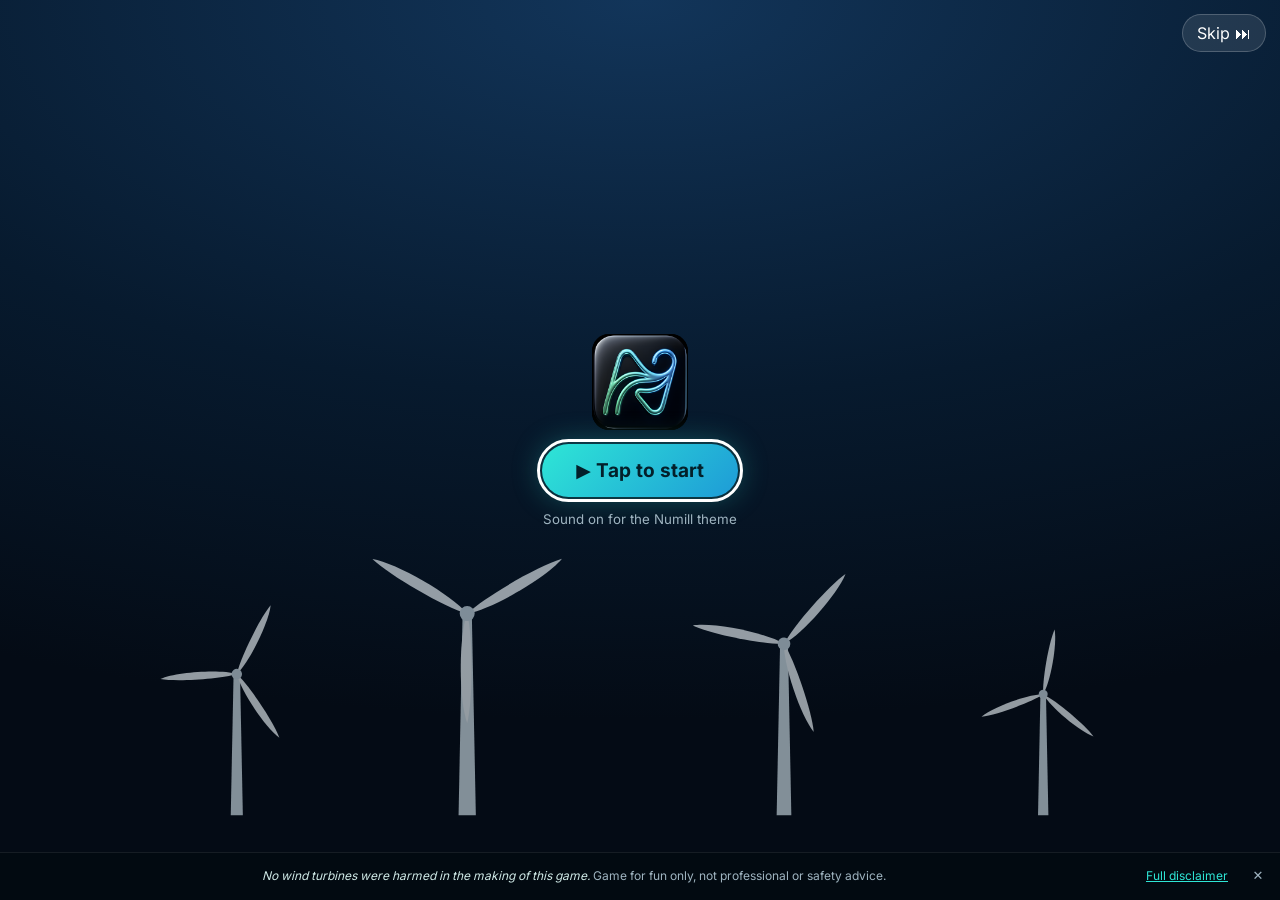
==== commit 582ce6f7: "Academy only: Farm Edition removed (switch button, Farm tips/keys/text, /farm/ build; 404.html sends" ====
--- a/index.html
+++ b/index.html
@@ -32,8 +32,8 @@
 <meta name="twitter:description" content="A free, just-for-fun wind farm game by Numill: run a wind park and learn the basics of wind turbine installation and safety in the Numill Academy." />
 <meta name="twitter:image" content="https://numill1.github.io/numill-wind-farm/og-image.png" />
 <title>Numill Wind Farm</title>
-  <script type="module" crossorigin src="./assets/index-blbQDKc-.js"></script>
-  <link rel="stylesheet" crossorigin href="./assets/index-CiJjv5El.css">
+  <script type="module" crossorigin src="./assets/index-D22EnIxk.js"></script>
+  <link rel="stylesheet" crossorigin href="./assets/index-DuOUG1JO.css">
 </head>
 <body><div id="root"><div style="min-height:100vh;display:grid;place-items:center;background:#000"><img src="./numill-glow-512-black.webp" alt="Numill" width="104" height="104" style="background:#000;border-radius:18%;object-fit:contain;animation:nmp 2.8s ease-in-out infinite" /></div></div><style>@keyframes nmp{50%{transform:scale(1.04)}}</style></body>
 </html>
--- a/assets/index-DuOUG1JO.css
+++ b/assets/index-DuOUG1JO.css
@@ -0,0 +1 @@
+.gs-screen,.gs-seq,.gs-ov{--gs-bg:#06101c;--gs-fg:#e8f6f4;--gs-mut:#9fb4c0;--gs-teal:#2ee6d6;--gs-card:rgba(14,28,44,.92);--gs-line:rgba(255,255,255,.12);font-family:Inter,system-ui,sans-serif;color:var(--gs-fg)}.gs-screen,.gs-seq{position:fixed;top:0;right:0;bottom:0;left:0;z-index:900;display:flex;flex-direction:column;align-items:center;justify-content:center;gap:14px;padding:24px 20px 64px;text-align:center;background:radial-gradient(120% 80% at 50% 0%,#12355a,#071a2e 55%,#040b15);overflow:hidden}.gs-ov{position:fixed;top:0;right:0;bottom:0;left:0;z-index:950;display:grid;place-items:center;padding:16px;background:#020810b8;-webkit-backdrop-filter:blur(6px);backdrop-filter:blur(6px)}.gs-card{background:var(--gs-card);border:1px solid var(--gs-line);border-radius:20px;padding:20px;max-width:440px;width:100%;box-shadow:0 20px 60px #00000073;display:flex;flex-direction:column;gap:10px;text-align:left}.gs-card h2,.gs-card h3{margin:0}.gs-card p{margin:0;line-height:1.45}.gs-scroll{max-height:86dvh;overflow:auto}.gs-scroll ul{margin:0;padding-left:20px;line-height:1.45}.gs-btn{background:linear-gradient(135deg,#2ee6d6,#1e9bd7);color:#03202a;border:0;border-radius:14px;padding:13px 18px;font-weight:800;font-size:16px;cursor:pointer}.gs-btn:disabled{opacity:.6}.gs-btn:focus-visible,.gs-link:focus-visible,.gs-skip:focus-visible{outline:3px solid #fff;outline-offset:2px}.gs-btn.gs-ghost{background:transparent;color:var(--gs-fg);border:1px solid var(--gs-line)}.gs-big{font-size:19px;padding:15px 34px;border-radius:99px;box-shadow:0 0 30px #2ee6d659}.gs-link{background:none;border:0;color:var(--gs-teal);text-decoration:underline;cursor:pointer;font-size:inherit;padding:4px}.gs-muted{color:var(--gs-mut)}.gs-em{font-style:italic;color:var(--gs-teal)}.gs-err{color:#ff8a8a!important}.gs-input{padding:12px 14px;border-radius:12px;border:1px solid var(--gs-line);background:#ffffff0f;color:var(--gs-fg);font-size:16px}.gs-row{display:flex;justify-content:space-between;gap:10px;width:100%;max-width:440px}.gs-logo{width:132px;height:auto;filter:drop-shadow(0 0 24px rgba(46,230,214,.45))}.gs-logo-sm{width:96px}.gs-title h1{margin:0;font-size:30px}.gs-banner{display:flex;align-items:center;gap:2px;min-height:44px;font-size:12px;line-height:1.25;color:#9fb4c0;background:#030a12f0;border-top:1px solid rgba(255,255,255,.08);padding:0 0 0 10px;font-family:Inter,system-ui,sans-serif;flex:none;padding-bottom:max(3px,env(safe-area-inset-bottom))}.gs-btext{flex:1;min-width:0;white-space:nowrap;overflow:hidden;text-overflow:ellipsis}.gs-screen .gs-banner,.gs-seq .gs-banner{position:absolute;left:0;right:0;bottom:0}.gs-funny{color:#cfe9e6;font-style:italic}.gs-banner .gs-link{font-size:12px;padding:2px 6px;white-space:nowrap;flex:none;min-height:44px;min-width:44px}.gs-x{flex:none;background:none;border:0;color:#9fb4c0;font-size:13px;width:44px;height:44px;cursor:pointer;border-radius:6px}.gs-x:hover{color:#fff;background:#ffffff14}.gs-screen,.gs-seq{padding-bottom:calc(24px + var(--gs-banner-h,0px))}.gs-ov{bottom:var(--gs-banner-h,0px)}@media (min-width:700px){.gs-banner{font-size:12px}}.gs-turbines{position:absolute;left:0;right:0;bottom:calc(8px + var(--gs-banner-h,0px));width:100%;height:auto;max-height:40%;opacity:.6;pointer-events:none}.gs-tower{fill:#d7e7ef}.gs-blade{fill:#f3fbff}.gs-hub{fill:#cfe0ea}.gs-rotor{animation:gs-spin linear infinite;transform-box:fill-box;transform-origin:center}@keyframes gs-spin{to{rotate:360deg}}.gs-seq-start,.gs-seq-titles{position:relative;display:flex;flex-direction:column;align-items:center;gap:14px}.gs-skip{position:absolute;top:14px;right:14px;background:#ffffff1a;color:#fff;border:1px solid rgba(255,255,255,.2);border-radius:99px;padding:8px 14px;cursor:pointer;z-index:2}.gs-logo-anim{width:170px;animation:gs-logo 2.4s cubic-bezier(.2,.8,.2,1) both}.gs-presents{color:var(--gs-mut);letter-spacing:.3em;text-transform:uppercase;animation:gs-fade 1s 1.6s both}.gs-title-anim{margin:0;font-size:38px;letter-spacing:.02em;animation:gs-rise 1.2s 2.4s cubic-bezier(.2,.8,.2,1) both;text-shadow:0 0 30px rgba(46,230,214,.5)}.gs-sub-anim{margin:0;color:var(--gs-mut);animation:gs-fade 1s 3.6s both}@keyframes gs-logo{0%{opacity:0;transform:scale(.4) rotate(-30deg);filter:blur(10px)}60%{opacity:1;filter:blur(0)}to{transform:scale(1) rotate(0)}}@keyframes gs-rise{0%{opacity:0;transform:translateY(24px)}to{opacity:1;transform:none}}@keyframes gs-fade{0%{opacity:0}to{opacity:1}}.gs-dots{display:flex;gap:6px}.gs-dots i{width:28px;height:4px;border-radius:4px;background:#ffffff2e}.gs-dots i.on{background:var(--gs-teal)}.gs-bubble{animation:gs-rise .4s both}.gs-mascot{font-size:54px;line-height:1;align-self:center}.gs-wiggle{animation:gs-wig 1.2s ease-in-out 2}@keyframes gs-wig{0%,to{rotate:0deg}25%{rotate:-10deg}75%{rotate:10deg}}.gs-ackbtn{font-size:15px;line-height:1.35;text-align:left;padding:14px 16px}.gs-pop{animation:gs-rise .3s both}@media (prefers-reduced-motion:reduce){.gs-rotor,.gs-logo-anim,.gs-title-anim,.gs-sub-anim,.gs-presents,.gs-bubble,.gs-pop,.gs-wiggle{animation-duration:.01s!important;animation-iteration-count:1!important}}.gs-lbl{display:block;text-align:left;font-size:13px;margin:6px 0;color:inherit}.gs-lbl .gs-input{display:block;width:100%;box-sizing:border-box;margin-top:4px}.gs-check{display:flex;gap:8px;align-items:flex-start;text-align:left;font-size:12.5px;line-height:1.4;margin:10px 0}.gs-check input{margin-top:3px;flex:0 0 auto;width:18px;height:18px}.gs-check a{color:inherit;text-decoration:underline}.gs-small{font-size:12px;margin-top:8px}.gs-pro{max-height:calc(100vh - 40px - var(--gs-banner-h,0px));overflow:auto}img[src*=fundo-preto]{background:#000;border-radius:18%;object-fit:contain;aspect-ratio:1/1;filter:none!important;padding:0!important;box-shadow:none!important}.gs-screen,.gs-seq{padding:calc(24px + env(safe-area-inset-top,0px)) calc(20px + env(safe-area-inset-right,0px)) calc(64px + env(safe-area-inset-bottom,0px)) calc(20px + env(safe-area-inset-left,0px))}.gs-ov{padding:calc(16px + env(safe-area-inset-top,0px)) calc(16px + env(safe-area-inset-right,0px)) 16px calc(16px + env(safe-area-inset-left,0px))}.ng-wrap{margin-left:env(safe-area-inset-left,0px)}.gs-scroll{max-height:min(86dvh,100%)}.gs-skip{top:calc(14px + env(safe-area-inset-top,0px));right:calc(14px + env(safe-area-inset-right,0px))}.ng-wrap{position:fixed;left:10px;z-index:35;display:flex;flex-direction:row;align-items:flex-end;gap:6px;pointer-events:none;max-width:min(270px,calc(100vw - 20px))}.ng-wrap>*{pointer-events:auto}.ng-face-btn{position:relative;width:48px;height:48px;min-width:44px;min-height:44px;border-radius:50%;border:0;padding:0;background:transparent;cursor:pointer;filter:drop-shadow(0 3px 4px rgba(0,0,0,.35));animation:ng-bob 3s ease-in-out infinite}.ng-face{position:absolute;top:4px;right:4px;bottom:4px;left:4px;border-radius:50%;background:#ffe08a;border:3px solid #fff;box-shadow:0 3px #d9a800;display:block}.ng-face .cap{position:absolute;left:8%;top:-14%;width:84%;height:36%;background:#1e88e5;border-radius:60px 60px 6px 6px;border:2px solid #fff}.ng-face .eye{position:absolute;top:42%;width:13%;height:17%;background:#333;border-radius:50%}.ng-face .eye.l{left:28%}.ng-face .eye.r{right:28%}.ng-face .smile{position:absolute;left:29%;top:60%;width:42%;height:18%;border-bottom:3px solid #333;border-radius:0 0 40px 40px}.ng-badge{position:absolute;top:-2px;right:-2px;width:18px;height:18px;border-radius:50%;background:#e53935;color:#fff;font:800 12px/18px system-ui,sans-serif;text-align:center;border:2px solid #fff}.ng-bubble{order:1;flex:1;background:#fff;color:#14213d;border-radius:14px 14px 14px 4px;font-size:12.5px;padding:9px 10px 4px 12px;box-shadow:0 6px 18px #0000004d;font:500 13px/1.35 system-ui,-apple-system,Segoe UI,sans-serif;display:flex;flex-direction:column;gap:2px;animation:ng-in .22s ease-out;border:2px solid #37b9bf}.ng-bubble.ng-cheer{border-color:#f5b301;background:#fffaf0}.ng-bubble b{font-size:12px;color:#1297d8;font-weight:800}.ng-acts{display:flex;justify-content:space-between;align-items:center;margin-top:2px}.ng-link{background:none;border:0;color:#4a5a78;font:600 12px system-ui,sans-serif;text-decoration:underline;min-height:44px;padding:0 6px 0 0;cursor:pointer}.ng-x{width:44px;height:44px;border:0;background:none;color:#4a5a78;font-size:22px;line-height:1;cursor:pointer;margin-right:-6px}@keyframes ng-bob{0%,to{translate:0 0}50%{translate:0 -3px}}@keyframes ng-in{0%{opacity:0;transform:translateY(6px) scale(.96)}to{opacity:1;transform:none}}@media (prefers-reduced-motion:reduce){.ng-face-btn,.ng-bubble{animation:none}}@media (min-width:900px){.ng-wrap{left:18px}}@media (min-width:900px){.ng-top{top:auto!important;bottom:calc(112px + env(safe-area-inset-bottom,0px))}}@font-face{font-family:Inter;font-style:normal;font-display:swap;font-weight:400;src:url(./inter-latin-400-normal-C38fXH4l.woff2) format("woff2"),url(./inter-latin-400-normal-CyCys3Eg.woff) format("woff")}@font-face{font-family:Inter;font-style:normal;font-display:swap;font-weight:500;src:url(./inter-latin-500-normal-Cerq10X2.woff2) format("woff2"),url(./inter-latin-500-normal-BL9OpVg8.woff) format("woff")}@font-face{font-family:Inter;font-style:normal;font-display:swap;font-weight:600;src:url(./inter-latin-600-normal-LgqL8muc.woff2) format("woff2"),url(./inter-latin-600-normal-CiBQ2DWP.woff) format("woff")}@font-face{font-family:Inter;font-style:normal;font-display:swap;font-weight:700;src:url(./inter-latin-700-normal-Yt3aPRUw.woff2) format("woff2"),url(./inter-latin-700-normal-BLAVimhd.woff) format("woff")}@font-face{font-family:Outfit;font-style:normal;font-display:swap;font-weight:500;src:url(./outfit-latin-500-normal-DKnIMDSk.woff2) format("woff2"),url(./outfit-latin-500-normal-ClnHRwRh.woff) format("woff")}@font-face{font-family:Outfit;font-style:normal;font-display:swap;font-weight:600;src:url(./outfit-latin-600-normal-B7SfZ07L.woff2) format("woff2"),url(./outfit-latin-600-normal-BEfTtDA7.woff) format("woff")}@font-face{font-family:Outfit;font-style:normal;font-display:swap;font-weight:700;src:url(./outfit-latin-700-normal-Cu9v6i1X.woff2) format("woff2"),url(./outfit-latin-700-normal-D4itBLBr.woff) format("woff")}@font-face{font-family:Outfit;font-style:normal;font-display:swap;font-weight:800;src:url(./outfit-latin-800-normal-CQna6-G7.woff2) format("woff2"),url(./outfit-latin-800-normal-BRHLSPcU.woff) format("woff")}:root{--bg:#071318;--card:#0d1f26;--card2:#11282f;--line:#1d3a40;--teal:#2dd4bf;--teal2:#14b8a6;--gold:#f5c451;--gold2:#d99a1e;--red:#ef4444;--amber:#f59e0b;--text:#e6f4f1;--mut:#8aa9a6}*{box-sizing:border-box;-webkit-tap-highlight-color:transparent}html,body,#root{margin:0;height:100%;background:var(--bg);color:var(--text);font-family:Inter,system-ui,-apple-system,Segoe UI,Roboto,sans-serif}button{font:inherit;color:inherit;cursor:pointer;border:0;background:none}button:disabled{opacity:.45;cursor:not-allowed}.app{max-width:480px;margin:0 auto;height:100dvh;display:flex;flex-direction:column;position:relative;overflow:hidden;background:radial-gradient(120% 60% at 50% 0%,#0f3a3a 0%,var(--bg) 60%)}.app.stormy{background:radial-gradient(120% 60% at 50% 0%,#1e2a44,#070b14 60%)}header{display:flex;align-items:center;gap:10px;padding:10px 14px 6px}.logo{width:36px;height:36px;filter:drop-shadow(0 0 10px rgba(45,212,191,.6))}.brand{flex:1;line-height:1.05}.brand h1{margin:0;font-size:17px;letter-spacing:.3px;background:linear-gradient(90deg,#fff,var(--gold));-webkit-background-clip:text;background-clip:text;color:transparent}.brand small{color:var(--teal);font-size:12px;letter-spacing:.6px;text-transform:uppercase}.icon{min-width:34px;height:34px;border-radius:10px;background:var(--card);border:1px solid var(--line);font-size:13px;font-weight:700;padding:0 8px}.stats{display:grid;grid-template-columns:1.6fr 1.2fr 1fr 1fr .8fr;gap:6px;padding:4px 12px}.stat{background:var(--card);border:1px solid var(--line);border-radius:12px;padding:6px;display:flex;flex-direction:column;align-items:center;font-size:12px}.stat b{font-size:14px;font-variant-numeric:tabular-nums}.stat small{color:var(--mut);font-size:12px}.stat.gold{border-color:#f5c4518c;box-shadow:inset 0 0 12px #f5c45126,0 0 12px #f5c4511f}.stat.gold b{color:var(--gold)}.stat.amber b{color:var(--amber)}.stat.red{border-color:var(--red)}.stat.red b{color:var(--red)}.pulse{animation:pulse 1s infinite}@keyframes pulse{50%{box-shadow:0 0 14px #ef444499}}.lvl{display:flex;align-items:center;gap:10px;margin:6px 12px;padding:8px 10px;border-radius:14px;background:linear-gradient(90deg,#f5c4511a,#2dd4bf0f);border:1px solid rgba(245,196,81,.35)}.badge-lvl{width:34px;height:34px;border-radius:50%;display:grid;place-items:center;font-weight:800;color:#1a1200;background:radial-gradient(circle at 35% 30%,#fff1b8,var(--gold) 45%,var(--gold2));box-shadow:0 0 14px #f5c4518c}.lvlbody{flex:1}.ready{font-size:18px;color:var(--gold);animation:bob 1s infinite}@keyframes bob{50%{transform:translateY(-4px)}}.row{display:flex;justify-content:space-between;align-items:center;gap:8px}.small{font-size:12px;color:var(--mut)}.bar{height:8px;background:#0a1a1f;border-radius:99px;overflow:hidden;margin-top:4px;border:1px solid var(--line)}.fill{height:100%;border-radius:99px;transition:width .4s cubic-bezier(.2,.9,.3,1.2)}.fill.teal{background:linear-gradient(90deg,var(--teal2),var(--teal));box-shadow:0 0 10px var(--teal)}.fill.amber{background:var(--amber)}.fill.goldfill{background:linear-gradient(90deg,var(--gold2),var(--gold),#fff1b8,var(--gold));background-size:200% 100%}.shimmer{animation:shim 1.4s linear infinite}@keyframes shim{to{background-position:-200% 0}}.banner{margin:4px 12px;padding:6px 10px;border-radius:10px;background:#6366f12e;border:1px solid #6366f1;font-size:12px;font-weight:700;text-align:center}.banner.red{background:#ef444424;border-color:var(--red);animation:pulse 1.2s infinite}main{flex:1;min-height:0;display:flex;flex-direction:column}.scene{flex:1;min-height:240px;position:relative}.loading{display:grid;place-items:center;height:100%;color:var(--mut)}.panel{margin:8px 12px;padding:12px;border-radius:16px;background:linear-gradient(180deg,var(--card2),var(--card));border:1px solid var(--line);display:flex;flex-direction:column;gap:8px}.panel.hint{color:var(--mut);font-size:13px;text-align:center}.chip{font-size:12px;font-weight:800;padding:3px 8px;border-radius:99px;letter-spacing:.5px}.chip.teal{background:#2dd4bf26;color:var(--teal)}.chip.red{background:#ef44442e;color:#fca5a5}.chip.amber{background:#f59e0b2e;color:#fcd34d}.btn{width:100%;padding:12px 14px;border-radius:14px;font-weight:800;font-size:14.5px;transition:transform .08s;margin-top:6px}.btn:active:not(:disabled){transform:scale(.97)}.btn.teal{background:linear-gradient(180deg,var(--teal),var(--teal2));color:#032;box-shadow:0 6px 18px #14b8a659}.btn.gold{background:linear-gradient(180deg,#ffe08a,var(--gold) 40%,var(--gold2));color:#2a1a00;box-shadow:0 6px 22px #f5c45173,inset 0 1px #fff6}.btn.red{background:linear-gradient(180deg,#f87171,var(--red));color:#fff;box-shadow:0 6px 18px #ef444459}.btn.ghost{background:var(--card2);border:1px solid var(--line);color:var(--text)}.btn.link{background:none;color:var(--mut);font-weight:600;font-size:12.5px;text-decoration:underline}.glow{animation:glow 1.6s infinite}@keyframes glow{50%{box-shadow:0 0 30px #f5c451cc}}.shopitem{display:flex;justify-content:space-between;align-items:center;width:100%;padding:11px 12px;border-radius:12px;background:var(--card2);border:1px solid var(--line);text-align:left;margin-top:6px}.shopitem span{display:flex;flex-direction:column}.shopitem small{color:var(--mut);font-size:12px}.shopitem.rare{border-color:#f5c45199;box-shadow:inset 0 0 14px #f5c4511a}.price{color:var(--gold);font-weight:800;align-items:flex-end;font-size:13px}nav{display:grid;grid-template-columns:repeat(4,1fr);border-top:1px solid var(--line);background:#071318eb;padding-bottom:env(safe-area-inset-bottom)}nav button{padding:8px 0 10px;display:flex;flex-direction:column;align-items:center;font-size:18px;position:relative;color:var(--mut)}nav button small{font-size:12px}nav button.on{color:var(--teal)}nav button.on:before{content:"";position:absolute;top:0;left:25%;right:25%;height:2px;background:var(--teal);box-shadow:0 0 8px var(--teal)}.dot{position:absolute;top:6px;right:30%;width:8px;height:8px;border-radius:50%;background:var(--gold);box-shadow:0 0 8px var(--gold)}.page{padding:8px 14px 16px;overflow:auto}.page h2{margin:6px 0 10px;font-size:18px}.page h3{margin:16px 0 8px;font-size:15px}.kpi{background:var(--card);border:1px solid var(--line);border-radius:12px;padding:10px 12px;margin-bottom:8px;font-size:13px}.kpi b{color:var(--teal)}.kpi.warn b{color:var(--amber)}.ladder{display:flex;flex-direction:column;gap:5px}.rung{display:flex;align-items:center;gap:10px;padding:7px 10px;border-radius:10px;background:var(--card);border:1px solid var(--line);font-size:13px;color:var(--mut)}.rung span{width:22px;height:22px;border-radius:50%;display:grid;place-items:center;background:#0a1a1f;font-size:12px;font-weight:800}.rung small{margin-left:auto;color:var(--amber);font-size:12px}.rung.done{color:var(--text)}.rung.done span{background:var(--teal2);color:#032}.rung.now{border-color:var(--gold);color:#fff;box-shadow:0 0 14px #f5c45140}.rung.now span{background:var(--gold);color:#2a1a00}.rung.tier{margin-top:8px}.badges{display:grid;grid-template-columns:repeat(4,1fr);gap:6px}.bdg{aspect-ratio:1;border-radius:12px;background:var(--card);border:1px solid var(--line);display:flex;flex-direction:column;align-items:center;justify-content:center;font-size:20px;filter:grayscale(1);opacity:.55;text-align:center;padding:4px}.bdg small{font-size:12px;color:var(--mut);margin-top:2px;line-height:1.1}.bdg.got{filter:none;opacity:1;border-color:var(--teal)}.bdg.got.rare{border-color:var(--gold);box-shadow:0 0 14px #f5c45173}.overlay{position:absolute;top:0;right:0;bottom:0;left:0;background:#02080aa8;-webkit-backdrop-filter:blur(3px);backdrop-filter:blur(3px);display:flex;align-items:flex-end;z-index:20;animation:fade .2s}@keyframes fade{0%{opacity:0}}.sheet{width:100%;max-height:88%;overflow:auto;background:linear-gradient(180deg,#123036,var(--card));border-top:1px solid var(--teal);border-radius:22px 22px 0 0;padding:16px 16px 22px;animation:up .28s cubic-bezier(.2,.9,.3,1.15)}@keyframes up{0%{transform:translateY(40%);opacity:0}}.sheet h3{margin:0;font-size:17px}.sheet p{font-size:14px;line-height:1.45}.sheet.goldb{border-top:2px solid var(--gold);box-shadow:0 -10px 40px #f5c45140}.sheet.danger{border-top:2px solid var(--red);box-shadow:0 -10px 40px #ef444440}.quote{background:var(--card2);border-left:3px solid var(--gold);padding:10px 12px;border-radius:8px;font-style:italic}.alarm{background:#ef44441f;border:1px solid var(--red);color:#fecaca;padding:10px;border-radius:10px;font-family:ui-monospace,monospace;font-size:13px;margin:8px 0;animation:pulse 1.2s infinite}.grid2{display:grid;grid-template-columns:1fr 1fr;gap:8px}.grid1{display:grid;gap:8px}.opt{padding:11px 10px;border-radius:12px;background:var(--card2);border:1px solid var(--line);text-align:left;font-size:13.5px;transition:all .15s}.opt.picked{border-color:var(--teal);background:#2dd4bf24}.opt.right{border-color:#22c55e;background:#22c55e29}.opt.wrongopt{border-color:var(--red);background:#ef444426}.opt.dim{opacity:.5}.steps{display:flex;gap:6px;margin:10px 0 4px}.steps span{flex:1;text-align:center;font-size:12px;font-weight:800;padding:3px;border-radius:99px;background:#0a1a1f;color:var(--mut)}.steps span.on{background:var(--teal);color:#032}.steps span.done{background:var(--gold);color:#2a1a00}.loto{margin:4px 0 8px;padding-left:20px;font-size:13px;color:var(--teal)}.q{font-weight:700}.ok{color:#4ade80;font-weight:800}.ko{color:#f87171;font-weight:800}.muted{color:var(--mut)}.big{font-size:44px;font-weight:900;text-align:center;margin:6px 0;color:var(--gold);text-shadow:0 0 20px rgba(245,196,81,.6)}.days{display:flex;gap:6px;margin:10px 0}.days span{flex:1;text-align:center;padding:8px 0;border-radius:10px;background:var(--card2);border:1px solid var(--line);font-weight:800;color:var(--mut)}.days span.on{background:linear-gradient(180deg,#ffe08a,var(--gold));color:#2a1a00;border-color:var(--gold);box-shadow:0 0 10px #f5c45180}.pops{position:absolute;left:0;right:0;top:60%;display:flex;flex-direction:column;align-items:center;pointer-events:none;z-index:30;gap:4px}.pop{padding:5px 12px;border-radius:99px;background:#0d1f26eb;border:1px solid var(--teal);font-weight:800;font-size:13px;animation:rise 1.6s ease-out forwards}.pop.gold{border-color:var(--gold);color:var(--gold);text-shadow:0 0 10px rgba(245,196,81,.6)}.pop.bad{border-color:var(--red);color:#fca5a5}@keyframes rise{0%{transform:translateY(14px) scale(.8);opacity:0}15%{transform:translateY(0) scale(1.08);opacity:1}30%{transform:scale(1)}to{transform:translateY(-46px);opacity:0}}.burst{position:absolute;left:50%;top:42%;pointer-events:none;z-index:40}.burst i{position:absolute;border-radius:50%;box-shadow:0 0 10px currentColor;animation:fly 1s cubic-bezier(.1,.8,.3,1) forwards}@keyframes fly{0%{transform:translate(0) scale(1);opacity:1}to{transform:translate(var(--x),var(--y)) scale(.2);opacity:0}}.btn.danger{background:#ef44441a;border:1px dashed var(--red);color:#fca5a5;font-size:12.5px;font-weight:700}.go{font-size:12px;font-weight:900;padding:3px 10px;border-radius:99px;letter-spacing:.6px}.go.go{background:#16a34a;color:#fff}.go.caution{background:var(--amber);color:#2a1a00}.go.nogo{background:var(--red);color:#fff;animation:pulse 1s infinite}.jobcard{background:var(--card2);border:1px solid rgba(245,196,81,.45);border-radius:12px;padding:10px 12px;display:flex;flex-direction:column;gap:6px;font-size:13px;margin:8px 0}.jobcard span{color:var(--mut)}.jobcard b{text-align:right}.limits{width:100%;font-size:12px;border-collapse:collapse}.limits td{padding:3px 6px;color:var(--mut);border-bottom:1px solid var(--line)}.limits td:last-child{text-align:right}.limits tr.hl td{color:var(--gold);font-weight:700}.opt.picked{background:linear-gradient(180deg,#2dd4bf59,#14b8a638);color:#fff;font-weight:700}.opt.right{background:#15803d;border-color:#22c55e;color:#fff;font-weight:800}.opt.wrongopt{background:#991b1b;border-color:var(--red);color:#fff;font-weight:800}.days span{display:flex;flex-direction:column;align-items:center;gap:2px;font-size:13px}.days small{font-size:12px;font-weight:700;opacity:.8}.days span.chest{flex:1.3;border-color:var(--gold);box-shadow:0 0 12px #f5c45159;font-size:18px}.banner.red{color:#fff;background:#ef444452;cursor:pointer}.fill{position:relative}.fill:after{content:"";position:absolute;top:0;right:0;bottom:0;left:0;background:linear-gradient(90deg,transparent,rgba(255,255,255,.45),transparent);transform:translate(-100%);animation:sweep 2.4s infinite}@keyframes sweep{to{transform:translate(100%)}}.pin{background:var(--red);color:#fff;font-weight:900;width:26px;height:26px;border-radius:50%;display:grid;place-items:center;box-shadow:0 0 14px var(--red);animation:bob .8s infinite;font-size:16px;pointer-events:none}:root{--bg:#0b4f78;--card:#0f6a94;--card2:#1279a6;--line:#ffd23f;--teal:#5ef2e0;--teal2:#22c7c0;--gold:#ffd23f;--gold2:#ff9f1c;--text:#ffffff;--mut:#d4f3ff}.app{background:linear-gradient(180deg,#5cc8ff,#2a9fd6,#0e6d9c 70%,#0b4f78);font-family:Comic Sans MS,Comic Neue,"Baloo 2",Inter,system-ui,sans-serif}.app.stormy{background:linear-gradient(180deg,#4a5d8a,#26365e 60%,#141d38)}.gamebanner{display:flex;flex-wrap:wrap;align-items:center;justify-content:center;gap:4px 8px;padding:6px 10px;text-align:center;background:repeating-linear-gradient(-45deg,#ffd23f 0,#ffd23f 14px,#ffc300 14px,#ffc300 28px);color:#0b2a44;border-bottom:3px solid #0b2a44}.gamebanner b{font-size:16px;font-weight:900;letter-spacing:.5px;text-shadow:2px 2px 0 #fff}.gamebanner i{width:100%;font-size:12px;font-weight:700}.gm-tag{background:#ff3d7f;color:#fff;font-weight:900;font-size:12px;padding:2px 7px;border-radius:6px;border:2px solid #0b2a44;transform:rotate(-4deg);box-shadow:2px 2px #0b2a44}.brand h1{background:none;color:#fff;-webkit-text-fill-color:#fff;text-shadow:2px 2px 0 #0b2a44}.brand small{color:#ffd23f}.stat,.icon,.lvl{border:2px solid #0b2a44!important;box-shadow:3px 3px #0b2a44!important}.stat.gold{background:#ffd23f}.stat.gold b,.stat.gold span{color:#0b2a44}.ladder.scroll{position:relative;max-height:52vh;overflow-y:auto;padding-right:4px;gap:10px;scroll-behavior:smooth}.tierbox{display:flex;flex-direction:column;gap:5px;padding:8px;border-radius:14px;background:#0d1f2699;border:1px dashed var(--line)}.tierbox.cur{border:1px solid var(--gold);box-shadow:0 0 16px #f5c4512e}.tierbox.past{opacity:.85}.tierhead{display:flex;justify-content:space-between;align-items:center;font-weight:900;font-size:13px;color:var(--teal);letter-spacing:.3px}.tierbox.cur .tierhead{color:var(--gold)}.tierhead small{color:var(--mut);font-weight:700}.rung.legend{background:linear-gradient(90deg,rgba(245,196,81,.18),var(--card));border-color:#f5c45199}.rung.legend b{color:var(--gold)}.champ{width:100%;margin:4px 0 10px;padding:10px;border-radius:14px;border:2px solid var(--gold);background:linear-gradient(180deg,#3a2a05,#1a1404);color:var(--gold);font:inherit;font-weight:900;cursor:pointer;animation:glow 1.6s infinite}.victory{position:fixed;top:0;right:0;bottom:0;left:0;z-index:60;display:grid;place-items:center;padding:16px;overflow:hidden;background:radial-gradient(circle at 50% 25%,#f5c45173,#14b8a640 40%,#04121a 80%);animation:fade .4s}.confetti{position:absolute;top:0;right:0;bottom:0;left:0;pointer-events:none}.confetti i{position:absolute;top:-20px;width:9px;height:14px;border-radius:2px;animation:confetti linear infinite}.confetti i:nth-child(3n){width:7px;height:7px;border-radius:50%}@keyframes confetti{0%{transform:translateY(-20px) rotate(0);opacity:1}to{transform:translateY(110vh) rotate(720deg) translate(40px);opacity:.8}}.vcard{position:relative;width:100%;max-width:380px;max-height:100%;overflow:auto;text-align:center;padding:18px 16px;border-radius:24px;background:linear-gradient(180deg,#14404a,#0d1f26);border:3px solid var(--gold);box-shadow:0 0 50px #f5c4518c,inset 0 0 30px #2dd4bf26;animation:vpop .7s cubic-bezier(.2,1.6,.4,1);display:flex;flex-direction:column;gap:10px}@keyframes vpop{0%{transform:scale(.3) rotate(-8deg);opacity:0}}.vtrophy{font-size:76px;line-height:1;filter:drop-shadow(0 0 22px rgba(245,196,81,.9));animation:bob 1.2s infinite}.vtitle{margin:0;font-size:34px;font-weight:900;letter-spacing:1px;transform:rotate(-2deg);background:linear-gradient(180deg,#fff,var(--gold) 55%,var(--gold2));-webkit-background-clip:text;background-clip:text;color:transparent;filter:drop-shadow(3px 3px 0 #2a1a00)}.vsub{margin:0;color:var(--teal);font-weight:800}.vrank{align-self:center;padding:8px 16px;border-radius:999px;font-weight:900;font-size:17px;color:#2a1a00;background:linear-gradient(180deg,#ffe08a,var(--gold) 50%,var(--gold2));box-shadow:0 6px 22px #f5c45180}.vtext{margin:0;font-size:14px;line-height:1.45}.vstats{display:grid;grid-template-columns:repeat(4,1fr);gap:6px}.vstats div{background:var(--card2);border:1px solid var(--line);border-radius:12px;padding:7px 2px;display:flex;flex-direction:column}.vstats b{color:var(--gold);font-size:14px}.vstats small{color:var(--mut);font-size:12px}.icon.off{opacity:.45;text-decoration:line-through;filter:grayscale(1)}.sheet.mg{max-height:92vh;overflow-y:auto}.mg-list{display:grid;grid-template-columns:1fr 1fr;gap:8px}.mg-item{display:flex;flex-direction:column;align-items:center;gap:2px;padding:10px 6px;min-height:84px;border-radius:14px;background:var(--card2);border:1px solid var(--line);font-size:13px;font-weight:700}.mg-item b{font-size:22px}.mg-item small{color:var(--mut);font-weight:600;font-size:12px}.mg-item.locked{opacity:.45}.mg-how{min-height:34px}.mg-msg{min-height:36px;margin:4px 0}.mg-stage{display:flex;flex-direction:column;align-items:center;gap:8px;min-height:300px}.mg-won{display:flex;flex-direction:column;align-items:center;gap:2px}.mg-won b{font-size:18px;color:var(--gold)}.mg-row{display:flex;gap:8px;width:100%}.mg-asm{display:flex;flex-direction:column-reverse;gap:4px;width:100%}.mg-slot{min-height:34px;border:2px dashed var(--line);border-radius:10px;font-size:12.5px;color:var(--mut);background:#0a1a1f}.mg-slot.done{border-style:solid;border-color:var(--teal);color:var(--teal)}.mg-slot.hint{border-color:var(--gold);color:var(--gold)}.mg-tray{display:flex;flex-wrap:wrap;gap:6px;justify-content:center;width:100%}.mg-chip{min-width:64px;min-height:38px;padding:4px 8px;border-radius:10px;background:var(--card2);border:1px solid var(--line);font-size:12px;font-weight:700;display:flex;align-items:center;justify-content:center}.mg-chip.on{border-color:var(--gold);box-shadow:0 0 0 2px var(--gold)}.mg-chip.ghost{visibility:hidden}.mg-maze,.mg-pipes,.mg-slide,.mg-mem,.mg-blade,.mg-truck{display:grid;width:min(86vw,320px);gap:0;touch-action:none}.mg-maze{aspect-ratio:1;border:2px solid var(--teal)}.mg-cell{aspect-ratio:1;border:2px solid #4b7f86;display:flex;align-items:center;justify-content:center;font-size:15px;margin:-1px}.mg-cell.trail{background:#2dd4bf38}.mg-pad{display:grid;grid-template-columns:repeat(3,56px);gap:6px}.mg-pad button{height:44px;border-radius:12px;background:var(--card2);border:1px solid var(--line);font-size:18px}.mg-pipes{gap:3px}.mg-tile{aspect-ratio:1;position:relative;background:#0a1a1f;border:1px solid var(--line);border-radius:6px;padding:0}.mg-tile svg{width:100%;height:100%}.mg-tile line{stroke:#4b7f86;stroke-width:7;stroke-linecap:round}.mg-tile circle{fill:#4b7f86}.mg-tile.lit line,.mg-tile.lit circle{stroke:var(--gold);fill:var(--gold)}.mg-tile i{position:absolute;left:2px;top:0;font-style:normal;font-size:14px}.mg-flange{position:relative;width:min(80vw,280px);aspect-ratio:1;border-radius:50%;background:radial-gradient(circle,#1d3a40 0,#1d3a40 30%,#11282f 31%,#11282f);border:3px solid #4b7f86}.mg-bolt{position:absolute;width:48px;height:48px;margin:-24px;border-radius:50%;background:#0a1a1f;border:2px solid var(--line);font-size:20px;font-weight:800}.mg-bolt.done{background:var(--teal);color:#032}.mg-bolt.hint{border-color:var(--gold);box-shadow:0 0 12px var(--gold)}.mg-hubc{position:absolute;top:0;right:0;bottom:0;left:0;display:flex;align-items:center;justify-content:center;font-weight:800;color:var(--mut);pointer-events:none}.mg-slide{gap:2px}.mg-st{aspect-ratio:1;border-radius:6px;background-color:#0d1f26;border:1px solid var(--line);position:relative;padding:0}.mg-st small{position:absolute;right:3px;bottom:1px;font-size:12px;color:var(--gold)}.mg-st.empty{background:transparent;border-style:dashed}.mg-mem{gap:6px}.mg-card{aspect-ratio:3/4;border-radius:10px;background:linear-gradient(160deg,var(--teal2),#0b4a44);border:1px solid var(--line);font-weight:900;font-size:20px;color:#032;display:flex;flex-direction:column;align-items:center;justify-content:center}.mg-card.up{background:var(--card2);color:var(--text)}.mg-card.got{border-color:var(--gold)}.mg-card b{font-size:26px}.mg-card small{font-size:12px}.mg-yaw{width:min(72vw,240px)}.mg-yaw .ring{fill:#0a1a1f;stroke:var(--line);stroke-width:3}.mg-yaw .wind{fill:#7dd3fc}.mg-yaw .wtxt{fill:#7dd3fc;font-size:12px;font-weight:800}.mg-yaw .zone{fill:#86efac2e}.mg-yaw .nac{fill:#e6f4f1}.mg-yaw .rotor{fill:var(--gold)}.mg-blade{gap:2px;width:min(70vw,240px);padding:6px;border-radius:40px 40px 12px 12px;background:linear-gradient(90deg,#cfd8dc,#eceff1,#b0bec5)}.mg-bc{aspect-ratio:1;border-radius:4px;background:#ffffff40;border:1px solid rgba(0,0,0,.06);padding:0}.mg-bc.found{background:#2dd4bf99;outline:2px solid var(--teal)}.mg-bc.miss{background:#ef44442e}.mg-truck{gap:2px;padding:6px;background:#3b4b52;border-radius:8px;border-bottom:10px solid #222}.mg-tc{aspect-ratio:1;border-radius:4px;background:#26343a;border:1px solid #4b5f66;padding:0}.mg-mini{display:grid;gap:1px}.mg-mini i{background:currentColor;border-radius:2px}.mg-ladder{display:flex;flex-direction:column;gap:4px;width:120px;padding:4px 10px;border-left:5px solid #9aa;border-right:5px solid #9aa}.mg-ladder .rung{height:26px;border-bottom:4px solid #9aa;display:flex;align-items:center;justify-content:center;font-size:16px}.mg-ladder .rung.done{border-color:var(--teal)}.mg-bar{position:relative;width:min(86vw,320px);height:26px;border-radius:99px;background:#0a1a1f;border:1px solid var(--line);overflow:hidden}.mg-bar .z{position:absolute;top:0;bottom:0;background:#86efac8c}.mg-bar .m{position:absolute;top:-2px;bottom:-2px;width:6px;margin-left:-3px;background:var(--gold)}.overlay.mg-ov{z-index:30}.mg-bi{width:min(78vw,260px)}.mg-bi .fl{fill:#11282f;stroke:#4b7f86;stroke-width:3}.mg-bi .hole{fill:#04090b;stroke:#4b7f86}.mg-bi .root{fill:#eceff12e;stroke:#cfd8dc;stroke-width:2}.mg-bi .stud{fill:var(--gold)}.mg-bi .ok .root{stroke:var(--teal)}.mg-radio{display:grid;grid-template-columns:repeat(3,1fr);gap:6px;width:100%}.mg-radio button{min-height:42px;border-radius:12px;background:var(--card2);border:1px solid var(--line);font-size:12.5px;font-weight:700}.mg-radio .stop{background:#7f1d1d;color:#fff}.mg-radio .tag{background:#3b2f0a;color:var(--gold)}.mg-hole{position:absolute;width:34px;height:34px;margin:-17px;border-radius:50%;background:#04090b;border:2px solid var(--line);display:flex;align-items:center;justify-content:center;font-size:16px}.mg-hole.next{border-color:var(--gold)}.mg-hole.done{border-color:var(--teal)}.mg-beat{width:70px;height:70px;border-radius:50%;border:4px solid var(--gold);display:block}.mg-check .opt{text-align:left}.mg-rhythm .mg-hole{border:2px solid #4b7f86!important;box-shadow:none!important}.mg-rhythm .mg-hole.next{border-color:var(--gold)!important;box-shadow:0 0 10px var(--gold)!important}.mg-rhythm .mg-hole.done{border-color:var(--teal)!important}.nm-glow{filter:drop-shadow(0 0 4px rgba(55,185,191,.9)) drop-shadow(0 0 12px rgba(18,151,216,.55));animation:nmGlow 2.8s ease-in-out infinite}@keyframes nmGlow{50%{filter:drop-shadow(0 0 6px rgba(55,185,191,1)) drop-shadow(0 0 18px rgba(245,196,81,.55))}}@media (prefers-reduced-motion: reduce){.nm-glow{animation:none}}.nm-glow-sm{width:26px;height:26px}.nm-glow-md{width:56px;height:56px;margin-bottom:4px}.nm-glow-lg{width:84px;height:84px}.nm-center{display:block;margin:4px auto 0}.nm-h{display:flex;align-items:center;gap:8px}.nm-splash{display:flex;flex-direction:column;align-items:center;gap:10px}.mg-slide.nm-solved{border-radius:8px;box-shadow:0 0 0 2px #37b9bfcc,0 0 24px #1297d899,0 0 40px #f5c45159;animation:nmGlowBox 2.8s ease-in-out infinite}@keyframes nmGlowBox{50%{box-shadow:0 0 0 2px #f5c451e6,0 0 30px #37b9bfb3,0 0 48px #f5c45173}}.tr-grid{display:grid;grid-template-columns:repeat(3,1fr);gap:8px}.tr-item{display:flex;flex-direction:column;align-items:center;gap:3px;padding:8px 4px;min-height:118px;border-radius:12px;background:var(--card2);border:1px solid var(--line);text-align:center;position:relative}.tr-item b{font-size:12px}.tr-item small{font-size:12px;color:var(--mut)}.tr-item.got{border-color:#f5c45199}.tr-official{grid-column:1 / -1;min-height:96px;border-style:dashed}.tr-lock{position:absolute;top:28px;font-size:18px}.tr-grad{display:inline-block;-webkit-mask-size:contain;mask-size:contain;-webkit-mask-repeat:no-repeat;mask-repeat:no-repeat;-webkit-mask-position:center;mask-position:center;background-size:200% 200%!important}.tr-shine{animation:trShine 3s ease-in-out infinite;filter:drop-shadow(0 0 5px rgba(255,236,170,.75))}@keyframes trShine{50%{background-position:100% 100%}}@media (prefers-reduced-motion: reduce){.tr-shine{animation:none}}.tr-pop{display:flex;flex-direction:column;align-items:center;gap:6px}.nm-icon{border-radius:22%;animation:nmIcon 2.8s ease-in-out infinite}.logo.nm-icon{filter:none}@keyframes nmIcon{0%,to{box-shadow:0 0 6px #37b9bf59}50%{box-shadow:0 0 16px #37b9bf99,0 0 26px #1297d859}}@media (prefers-reduced-motion: reduce){.nm-icon{animation:none}}.tr-official{grid-column:span 3;flex-direction:row;text-align:left;gap:10px;padding:10px}.tr-official b{font-size:12.5px}.tr-official small{display:block}.tr-offimg{position:relative;flex:none;width:56px;height:56px}.tr-offimg img{width:56px;height:56px;border-radius:13px;filter:grayscale(.5) brightness(.45)}.tr-offimg .tr-lock{position:absolute;right:0;bottom:0;left:0;top:0;display:grid;place-items:center;font-size:22px}.tr-shine{filter:drop-shadow(0 0 5px rgba(255,255,255,.7))!important}.mg-install{margin:4px 0 8px;text-align:center}.numis-ic{width:1.15em;height:1.15em;vertical-align:-.2em;margin-right:.2em;display:inline-block;filter:drop-shadow(0 1px 1px rgba(0,0,0,.4))}.numis-ic.big{width:22px;height:22px;margin-right:4px}.stat.numis{flex-direction:row;justify-content:center;gap:3px}.stat.numis .numis-ic.big{width:30px;height:30px;margin:0}.stat.numis b{color:#0b2a44!important;font-size:19px;font-weight:900;line-height:1}.stat.numis small{display:block;color:#0b2a44;opacity:.75;font-size:12px;font-weight:700}.tabs .numis-ic.big,nav .numis-ic.big{width:20px;height:20px;margin:0}.price{flex-direction:row!important;align-items:center!important;gap:2px}.tr-badge{background-size:200% 200%!important}.app{padding-top:env(safe-area-inset-top,0px);padding-left:env(safe-area-inset-left,0px);padding-right:env(safe-area-inset-right,0px);box-sizing:border-box}.overlay{padding-top:env(safe-area-inset-top,0px)}.victory{padding:calc(16px + env(safe-area-inset-top,0px)) calc(16px + env(safe-area-inset-right,0px)) calc(16px + env(safe-area-inset-bottom,0px)) calc(16px + env(safe-area-inset-left,0px))}nav{padding-bottom:0}:root{--bg:#050b14;--bg2:#0a1424;--glass:rgba(16,32,52,.62);--glass2:rgba(22,44,70,.72);--line:rgba(120,200,255,.14);--line2:rgba(120,220,255,.28);--teal:#2ee6d6;--teal2:#16b8c9;--blue:#3b9dff;--violet:#7c6cff;--gold:#ffc94d;--gold2:#f0a321;--red:#ff5d6c;--green:#2fd47e;--text:#eaf4ff;--mut:#8ea6c2;--r1:8px;--r2:12px;--r3:16px;--r4:22px;--s1:4px;--s2:8px;--s3:12px;--s4:16px;--s5:24px;--glow:0 0 0 1px rgba(46,230,214,.18), 0 8px 30px rgba(59,157,255,.18);--ease:cubic-bezier(.2,.8,.2,1)}html,body,#root{background:var(--bg)!important;color:var(--text);font-family:Inter,system-ui,sans-serif!important;-webkit-font-smoothing:antialiased}h1,h2,h3,.btn,.eyebrow,nav small,.node-n,.res-score,.stat b{font-family:Outfit,Inter,sans-serif!important}.app{background:radial-gradient(80% 40% at 15% 0%,rgba(59,157,255,.22),transparent 60%),radial-gradient(70% 40% at 100% 10%,rgba(46,230,214,.16),transparent 60%),linear-gradient(180deg,#07111f 0%,var(--bg) 70%)!important;color:var(--text)}.app .gamebanner{background:linear-gradient(90deg,#3b9dff29,#2ee6d61f)!important;color:var(--mut)!important;border:0!important;border-bottom:1px solid var(--line)!important;padding:6px 12px!important}.app .gamebanner b{display:none}.app .gamebanner i{font-size:12px!important;font-weight:500!important;font-style:normal;color:var(--mut)}.app .gamebanner .gm-tag{background:#2ee6d624!important;color:var(--teal)!important;border:1px solid var(--line2)!important;border-radius:99px!important;font-size:12px!important;padding:2px 8px!important;letter-spacing:.8px;box-shadow:none!important;transform:none!important}.app header{background:transparent!important;padding:var(--s3) var(--s4) var(--s2)!important;border:0!important;box-shadow:none!important}.app .logo{width:40px!important;height:40px!important;border-radius:0!important;background:none!important;box-shadow:none!important;filter:drop-shadow(0 0 12px rgba(46,230,214,.55))!important;object-fit:contain}.app .brand h1{font-size:18px!important;font-weight:700!important;color:#fff!important;background:none!important;-webkit-text-fill-color:#fff;text-shadow:none!important;letter-spacing:.2px}.app .brand small{color:var(--teal)!important;font-size:12px!important;font-weight:600;letter-spacing:1.2px}.app .icon{width:44px;min-width:44px;height:44px;border-radius:var(--r2)!important;background:var(--glass)!important;border:1px solid var(--line)!important;box-shadow:none!important;-webkit-backdrop-filter:blur(10px);backdrop-filter:blur(10px);transition:all .2s var(--ease);color:var(--text)!important}.app .icon:hover{border-color:var(--line2)!important;transform:translateY(-1px)}.app .stats{gap:var(--s2)!important;padding:var(--s1) var(--s4)!important}.app .stat{background:var(--glass)!important;border:1px solid var(--line)!important;border-radius:var(--r2)!important;box-shadow:none!important;-webkit-backdrop-filter:blur(12px);backdrop-filter:blur(12px);color:var(--text)!important;padding:8px 4px!important}.app .stat b{font-size:15px!important;font-weight:700;color:#fff!important}.app .stat small{color:var(--mut)!important;font-size:12px!important}.app .stat.gold{border-color:#ffc94d59!important;background:linear-gradient(180deg,#ffc94d1f,#10203499)!important}.app .stat.gold b{color:var(--gold)!important}.app .lvl{margin:var(--s2) var(--s4)!important;padding:var(--s3)!important;border-radius:var(--r3)!important;background:var(--glass)!important;border:1px solid var(--line)!important;box-shadow:var(--glow)!important;color:var(--text)!important}.app .badge-lvl{background:linear-gradient(135deg,var(--teal),var(--blue))!important;color:#04121c!important;box-shadow:0 0 16px #2ee6d680!important;border:0!important;font-family:Outfit}.app .bar{background:#ffffff0f!important;border:0!important;height:8px!important}.app .fill.teal{background:linear-gradient(90deg,var(--teal),var(--blue))!important;box-shadow:0 0 12px #2ee6d68c!important}.app .panel{background:var(--glass)!important;border:1px solid var(--line)!important;border-radius:var(--r3)!important;box-shadow:none!important;-webkit-backdrop-filter:blur(14px);backdrop-filter:blur(14px);color:var(--text)!important;margin:var(--s2) var(--s4)!important}.app .btn{border-radius:var(--r2)!important;padding:13px 16px!important;font-weight:600!important;font-size:15px!important;letter-spacing:.2px;border:0!important;transition:transform .15s var(--ease),box-shadow .2s var(--ease),filter .2s;text-shadow:none!important}.app .btn:hover:not(:disabled){transform:translateY(-1px);filter:brightness(1.06)}.app .btn:active:not(:disabled){transform:scale(.98)}.app .btn.primary,.app .btn.teal{background:linear-gradient(135deg,var(--teal),var(--blue))!important;color:#03121d!important;box-shadow:0 8px 24px #3b9dff59,inset 0 1px #ffffff59!important}.app .btn.gold{background:linear-gradient(135deg,#ffe08a,var(--gold) 50%,var(--gold2))!important;color:#2a1a00!important}.app .btn.ghost{background:#ffffff0d!important;border:1px solid var(--line)!important;color:var(--text)!important;box-shadow:none!important}.app nav{grid-template-columns:repeat(5,1fr)!important;background:#060c16d1!important;-webkit-backdrop-filter:blur(18px);backdrop-filter:blur(18px);border-top:1px solid var(--line)!important;box-shadow:none!important}.app nav button{color:var(--mut)!important;padding:8px 0 10px!important;transition:color .2s;background:none!important;border:0!important;box-shadow:none!important}.app nav button .nav-ic{font-size:19px;line-height:1;display:grid;place-items:center;height:26px;width:44px;border-radius:99px;transition:all .25s var(--ease)}.app nav button.on{color:#fff!important}.app nav button.on .nav-ic{background:#2ee6d629;box-shadow:0 0 18px #2ee6d659}.app nav button small{font-size:12px!important;font-weight:600;margin-top:3px}.app nav button.on:before{left:35%!important;right:35%!important;background:linear-gradient(90deg,var(--teal),var(--blue))!important}.app .overlay{background:#02060ca8!important;-webkit-backdrop-filter:blur(8px)!important;backdrop-filter:blur(8px)!important}.app .sheet{background:linear-gradient(180deg,#12243cf5,#081220fa)!important;border:1px solid var(--line2)!important;border-bottom:0!important;border-radius:var(--r4) var(--r4) 0 0!important;box-shadow:0 -20px 60px #3b9dff2e!important;color:var(--text)!important;padding:var(--s4) var(--s4) var(--s5)!important}.app .sheet h3{font-weight:700;color:#fff!important}.app .page{padding:var(--s4)!important;overflow-y:auto;color:var(--text)}.app .page h2{font-weight:700;color:#fff}.app .muted{color:var(--mut)!important}.glass{background:var(--glass);border:1px solid var(--line);border-radius:var(--r3);-webkit-backdrop-filter:blur(14px);backdrop-filter:blur(14px)}.center{text-align:center}.academy{display:flex;flex-direction:column;gap:var(--s3);padding-bottom:var(--s5)!important}.ac-hero{display:flex;gap:var(--s3);align-items:center;padding:var(--s4);box-shadow:var(--glow);position:relative;overflow:hidden}.ac-hero:after{content:"";position:absolute;inset:-40% -20% auto auto;width:180px;height:180px;background:radial-gradient(circle,rgba(46,230,214,.25),transparent 70%);pointer-events:none}.ac-logo{width:64px;height:64px;object-fit:contain;filter:drop-shadow(0 0 16px rgba(46,230,214,.6));animation:float 4s ease-in-out infinite}@keyframes float{50%{transform:translateY(-4px)}}.ac-hero h2{margin:2px 0 4px;font-size:21px}.ac-hero p{margin:0;color:var(--mut);font-size:13px;line-height:1.45}.eyebrow{color:var(--teal);text-transform:uppercase;letter-spacing:1.4px;font-size:12px;font-weight:700}.ac-stats{display:grid;grid-template-columns:repeat(3,1fr);gap:var(--s2)}.ac-stats>div{padding:var(--s3) var(--s2);text-align:center;display:flex;flex-direction:column;gap:2px}.ac-stats b{font-family:Outfit;font-size:17px}.ac-stats small{color:var(--mut);font-size:12px}.ac-stats .gold{color:var(--gold)}.hot{color:#ff9d4d;text-shadow:0 0 12px rgba(255,140,60,.6)}.map{position:relative;height:700px;margin:var(--s2) 0}.map-line{position:absolute;top:0;right:0;bottom:0;left:0;width:100%;height:100%}.map-line path{fill:none;stroke:url(#g);stroke:#2ee6d659;stroke-width:.8;stroke-dasharray:2 2;vector-effect:non-scaling-stroke;stroke-width:3px}.node{position:absolute;display:flex;align-items:center;gap:var(--s3);transform:translateY(-50%);width:62%}.node.l{left:calc(30% - 34px)}.node.r{left:calc(70% - 34px);flex-direction:row-reverse;text-align:right;transform:translate(calc(-100% + 68px),-50%)}.node:nth-child(2){top:50px}.node:nth-child(3){top:150px}.node:nth-child(4){top:250px}.node:nth-child(5){top:350px}.node:nth-child(6){top:450px}.node:nth-child(7){top:550px}.node:nth-child(8){top:650px}.node-btn{position:relative;flex:0 0 68px;width:68px;height:68px;border-radius:50%;display:grid;place-items:center;background:linear-gradient(145deg,#1b3554,#0d1d33);border:2px solid var(--line2);box-shadow:0 8px 20px #0006;transition:transform .2s var(--ease),box-shadow .2s}.node-ic{font-size:28px}.node-n{position:absolute;bottom:-6px;right:-4px;min-width:24px;height:24px;border-radius:99px;background:#0a1628;border:1px solid var(--line2);font-size:12px;font-weight:700;display:grid;place-items:center}.node.open .node-btn:hover{transform:translateY(-2px) scale(1.04)}.node.done .node-btn{background:linear-gradient(145deg,#2ee6d659,#3b9dff4d);border-color:var(--teal);box-shadow:0 0 22px #2ee6d659}.node.cur .node-btn{background:linear-gradient(135deg,var(--teal),var(--blue));border-color:#fff;animation:pulseNode 2s infinite}.node.cur .node-n{background:var(--gold);color:#2a1a00;border-color:var(--gold)}@keyframes pulseNode{0%,to{box-shadow:0 0 #2ee6d68c,0 0 24px #3b9dff80}50%{box-shadow:0 0 0 12px #2ee6d600,0 0 30px #3b9dff99}}.node.locked .node-btn{opacity:.55;filter:grayscale(.6)}.node.locked .node-btn:disabled{opacity:.55}.node-lbl{display:flex;flex-direction:column;gap:2px;min-width:0}.node-lbl b{font-family:Outfit;font-size:15px}.node-lbl small{font-size:12px;color:var(--mut)}.node-lbl .reward{color:var(--gold);display:inline-flex;gap:4px;align-items:center}.node.r .node-lbl .reward{justify-content:flex-end}.node.locked .node-lbl b{color:var(--mut)}.stars{display:inline-flex;gap:2px;font-size:14px}.stars i{font-style:normal;display:inline-block;width:1em;text-align:center;line-height:1;color:#ffffff2e;transition:color .3s}.stars i.on{color:var(--gold);text-shadow:0 0 10px rgba(255,201,77,.6)}.stars.big{font-size:40px;gap:8px;justify-content:center}.stars.big i.on{animation:pop .5s var(--ease) both}.stars.big i:nth-child(2){animation-delay:.15s}.stars.big i:nth-child(3){animation-delay:.3s}@keyframes pop{0%{transform:scale(0) rotate(-30deg)}70%{transform:scale(1.25)}to{transform:scale(1)}}.cta{margin-top:0!important}.numis-ic{width:16px;height:16px;vertical-align:-3px}.quiz-sheet{max-height:94%!important;display:flex;flex-direction:column;gap:var(--s3)}.qz-top{display:flex;align-items:center;gap:var(--s3)}.qz-prog{flex:1;height:10px;border-radius:99px;background:#ffffff12;overflow:hidden}.qz-prog>div{height:100%;background:linear-gradient(90deg,var(--teal),var(--blue));border-radius:99px;transition:width .5s var(--ease);box-shadow:0 0 12px #2ee6d699}.qz-streak{font-family:Outfit;font-weight:700;font-size:15px;color:var(--mut)}.qz-meta{display:flex;align-items:center;gap:var(--s2)}.chip{border-radius:99px;padding:3px 10px;font-size:12px;font-weight:700;letter-spacing:.4px}.chip.d-very_easy{background:#2fd47e26;color:#6ff0a8}.chip.d-easy{background:#2ee6d624;color:var(--teal)}.chip.d-medium{background:#3b9dff29;color:#8cc4ff}.chip.d-hard{background:#7c6cff33;color:#b8adff}.qz-q{font-size:20px!important;line-height:1.35;margin:var(--s1) 0!important;animation:slideIn .35s var(--ease)}@keyframes slideIn{0%{opacity:0;transform:translate(16px)}to{opacity:1;transform:none}}.answers{display:flex;flex-direction:column;gap:var(--s2)}.ans{display:flex;align-items:center;gap:var(--s3);width:100%;text-align:left;padding:13px var(--s3);border-radius:var(--r2);background:#ffffff0a;border:1px solid var(--line);color:var(--text);font-size:15px;line-height:1.35;transition:all .2s var(--ease);animation:slideIn .35s var(--ease) both}.ans:nth-child(2){animation-delay:.04s}.ans:nth-child(3){animation-delay:.08s}.ans:nth-child(4){animation-delay:.12s}.ans:hover:not(:disabled){border-color:var(--line2);background:#3b9dff14;transform:translate(2px)}.ans:disabled{cursor:default;opacity:1!important}.ans-k{flex:0 0 30px;height:30px;border-radius:var(--r1);display:grid;place-items:center;background:#ffffff0f;font-family:Outfit;font-weight:700;font-size:13px;color:var(--mut)}.ans-t{flex:1}.ans-m{font-weight:800;font-size:18px}.ans.right{background:#2fd47e29;border-color:var(--green);animation:bump .35s var(--ease)}.ans.right .ans-k{background:var(--green);color:#04210f}.ans.reveal{border-color:#2fd47e99;background:#2fd47e12}.ans.reveal .ans-m{color:var(--green)}.ans.wrong{background:#ff5d6c26;border-color:var(--red);animation:shake .35s}.ans.wrong .ans-k{background:var(--red);color:#fff}.ans.dim{opacity:.45!important}@keyframes bump{50%{transform:scale(1.02)}}@keyframes shake{25%{transform:translate(-5px)}75%{transform:translate(5px)}}.dyk{border-radius:var(--r3);padding:var(--s3) var(--s4);display:flex;flex-direction:column;gap:var(--s2);animation:up .35s var(--ease);border:1px solid var(--line)}.dyk.good{background:linear-gradient(180deg,#2fd47e1f,#2fd47e0a);border-color:#2fd47e59}.dyk.bad{background:linear-gradient(180deg,#ff5d6c1a,#ff5d6c08);border-color:#ff5d6c4d}.dyk-h{font-family:Outfit;font-weight:700;font-size:17px;display:flex;justify-content:space-between;align-items:center}.dyk.good .dyk-h{color:#6ff0a8}.dyk.bad .dyk-h{color:#ff97a1}.dyk-b{font-size:14px;line-height:1.5;color:var(--text)}.dyk-b b{color:var(--teal)}.plus{color:var(--gold);font-size:15px;display:inline-flex;gap:4px;align-items:center}@keyframes up{0%{opacity:0;transform:translateY(14px)}to{opacity:1;transform:none}}.result-sheet{text-align:center;display:flex;flex-direction:column;gap:var(--s2);align-items:stretch}.result-sheet h3{font-size:24px!important;margin-top:var(--s2)!important}.res-logo{width:84px;height:84px;object-fit:contain;margin:0 auto;filter:drop-shadow(0 0 20px rgba(46,230,214,.6))}.result-sheet.win .res-logo{animation:float 3s ease-in-out infinite}.res-score{font-size:18px!important;font-weight:700;margin:0!important}.res-pay{margin:var(--s2) auto;padding:8px 16px;border-radius:99px;background:#ffc94d1f;border:1px solid rgba(255,201,77,.35);color:var(--gold);font-weight:700;display:inline-flex;gap:6px;align-items:center}@media (prefers-reduced-motion: reduce){*,*:before,*:after{animation:none!important;transition:none!important}}.app small,.app .small{font-size:max(12px,1em)}.app .muted,.app small{color:#a9bdd6!important}.app .price,.app .reward{color:#ffe48a!important}.app .chip.d-very_easy,.app .chip.d-easy,.app .chip.d-medium,.app .chip.d-hard{font-size:12px}.res-trophy{font-size:64px;text-align:center;animation:float 3s ease-in-out infinite}.app .opt{background:#ffffff0d!important;border:1px solid var(--line2)!important;color:var(--text)!important;border-radius:var(--r2)!important;padding:12px!important;font-size:14px!important;font-weight:500!important;box-shadow:none!important;margin-top:6px;width:100%;text-align:left;transition:all .2s var(--ease)}.app .opt:hover:not(:disabled){border-color:var(--teal)!important;background:#2ee6d614!important}.app .opt.picked{border-color:var(--teal)!important;background:#2ee6d629!important}.app .opt.right{background:#2fd47e2e!important;border-color:var(--green)!important}.app .opt.wrongopt{background:#ff5d6c29!important;border-color:var(--red)!important}.app .alarm{background:#ff5d6c1f!important;color:#ffd0d5!important;border:1px solid rgba(255,93,108,.4)!important;border-radius:var(--r2)!important}.app .banner{color:#fff!important;background:#3b9dff2e!important;border:1px solid var(--line2)!important}.app .banner.red{background:#ff5d6c33!important;border-color:#ff5d6c80!important;color:#fff!important}.app,.app *{font-family:Inter,system-ui,sans-serif!important}.app h1,.app h2,.app h3,.app .btn,.app .eyebrow,.app nav small,.app .node-n,.app .node-lbl b,.app .res-score,.app .stat b,.app .ac-stats b,.app .dyk-h,.app .qz-streak,.app .ans-k,.app .badge-lvl{font-family:Outfit,Inter,sans-serif!important}.app main>.page{flex:1;min-height:0;overflow-y:auto}.academy>*{flex-shrink:0}.map{width:100%}.node-lbl{background:#050b148c;border-radius:var(--r2);padding:6px 10px;-webkit-backdrop-filter:blur(6px);backdrop-filter:blur(6px)}.map{height:auto!important;display:flex;flex-direction:column;gap:22px;padding:8px 0;position:relative}.map-line{display:none}.map:before{content:"";position:absolute;left:50%;top:20px;bottom:20px;width:3px;transform:translate(-50%);background:repeating-linear-gradient(180deg,rgba(46,230,214,.45) 0 8px,transparent 8px 16px);border-radius:3px}.app .node{position:relative!important;top:auto!important;left:auto!important;transform:none!important;width:100%!important;display:flex;align-items:center;gap:14px}.app .node.l{flex-direction:row;padding-left:calc(50% - 34px)}.app .node.r{flex-direction:row-reverse;padding-right:calc(50% - 34px);text-align:right}.app .node.l .node-lbl,.app .node.r .node-lbl{flex:1;min-width:0}.app .tierbox{background:var(--glass)!important;border:1px solid var(--line)!important;border-radius:var(--r3)!important;box-shadow:none!important}.app .tierbox.cur{border-color:var(--line2)!important;box-shadow:var(--glow)!important}.app .tierhead span{color:var(--teal)!important}.app .rung{background:#ffffff0a!important;border:1px solid var(--line)!important;border-radius:var(--r2)!important;box-shadow:none!important;color:#c9d8ea!important}.app .rung b{color:inherit!important}.app .rung.done{color:#fff!important;border-color:#2ee6d659!important}.app .rung.now{background:linear-gradient(90deg,#2ee6d62e,#3b9dff1f)!important;border-color:var(--teal)!important;color:#fff!important}.app .shopitem,.app .kpi,.app .bdg{background:var(--glass)!important;border:1px solid var(--line)!important;border-radius:var(--r2)!important;box-shadow:none!important;color:var(--text)!important}.app .overlay,.victory{bottom:var(--gs-banner-h,0px)!important}.node.adv .node-btn{box-shadow:0 0 0 2px #ffc94d8c,0 0 18px #ffc94d40}.adv-tag{color:var(--gold);font-weight:700;letter-spacing:.04em;text-transform:uppercase;font-size:12px}
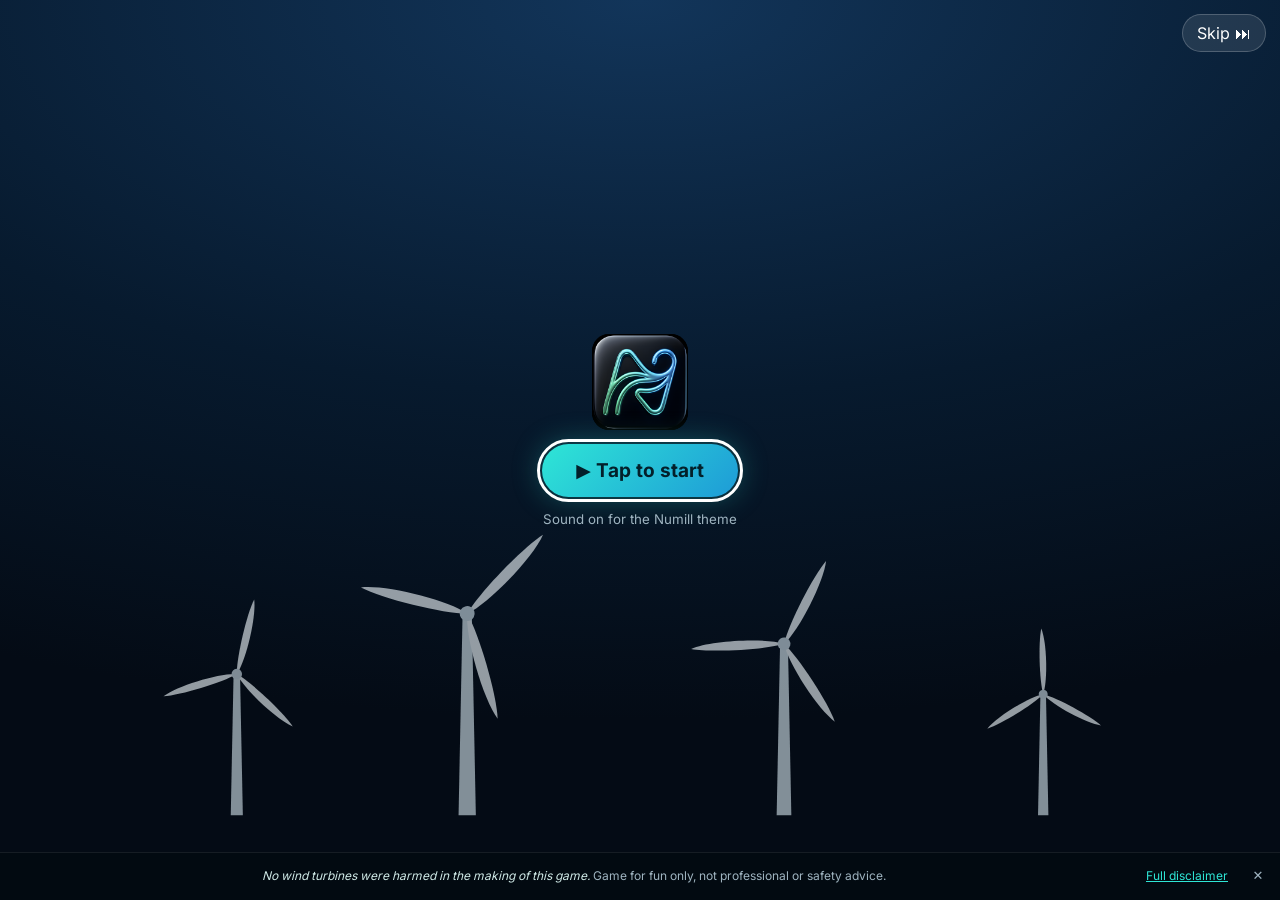
==== commit 58f95695: "Restore the 5 advanced field levels (8-12) from game-concept/quizzes-advanced.json: 12 levels total;" ====
--- a/index.html
+++ b/index.html
@@ -32,7 +32,7 @@
 <meta name="twitter:description" content="A free, just-for-fun wind farm game by Numill: run a wind park and learn the basics of wind turbine installation and safety in the Numill Academy." />
 <meta name="twitter:image" content="https://numill1.github.io/numill-wind-farm/og-image.png" />
 <title>Numill Wind Farm</title>
-  <script type="module" crossorigin src="./assets/index-D22EnIxk.js"></script>
+  <script type="module" crossorigin src="./assets/index-CwKe1viz.js"></script>
   <link rel="stylesheet" crossorigin href="./assets/index-DuOUG1JO.css">
 </head>
 <body><div id="root"><div style="min-height:100vh;display:grid;place-items:center;background:#000"><img src="./numill-glow-512-black.webp" alt="Numill" width="104" height="104" style="background:#000;border-radius:18%;object-fit:contain;animation:nmp 2.8s ease-in-out infinite" /></div></div><style>@keyframes nmp{50%{transform:scale(1.04)}}</style></body>
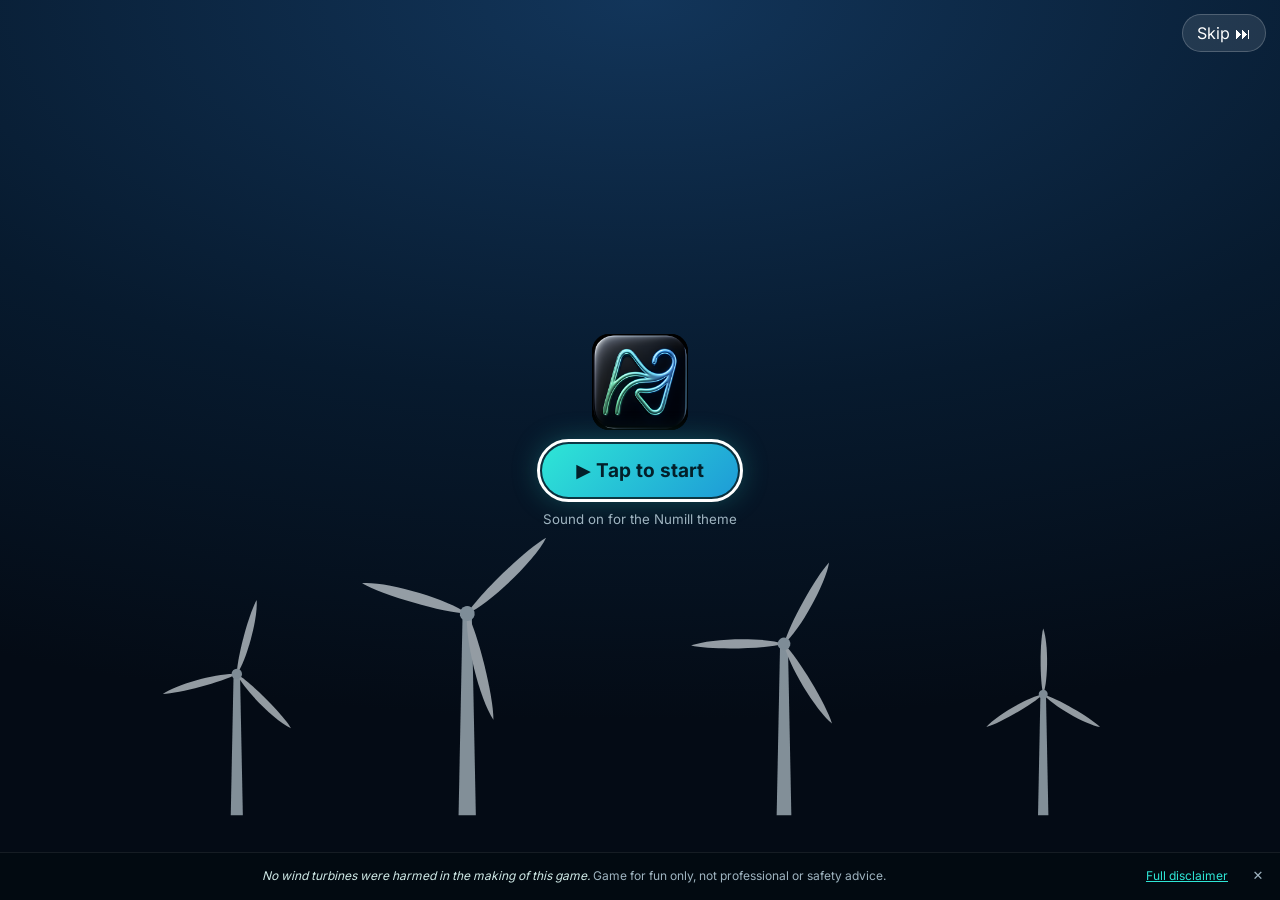
==== commit b20f77c8: "Critic fixes: single-blade/geared-turbine/rpm wording, adv-08-5 rewritten (group lockout), career qu" ====
--- a/index.html
+++ b/index.html
@@ -32,8 +32,8 @@
 <meta name="twitter:description" content="A free, just-for-fun wind farm game by Numill: run a wind park and learn the basics of wind turbine installation and safety in the Numill Academy." />
 <meta name="twitter:image" content="https://numill1.github.io/numill-wind-farm/og-image.png" />
 <title>Numill Wind Farm</title>
-  <script type="module" crossorigin src="./assets/index-CwKe1viz.js"></script>
-  <link rel="stylesheet" crossorigin href="./assets/index-DuOUG1JO.css">
+  <script type="module" crossorigin src="./assets/index-CSncgyDZ.js"></script>
+  <link rel="stylesheet" crossorigin href="./assets/index-Cu4dQh9_.css">
 </head>
 <body><div id="root"><div style="min-height:100vh;display:grid;place-items:center;background:#000"><img src="./numill-glow-512-black.webp" alt="Numill" width="104" height="104" style="background:#000;border-radius:18%;object-fit:contain;animation:nmp 2.8s ease-in-out infinite" /></div></div><style>@keyframes nmp{50%{transform:scale(1.04)}}</style></body>
 </html>
--- a/assets/index-Cu4dQh9_.css
+++ b/assets/index-Cu4dQh9_.css
@@ -0,0 +1 @@
+.gs-screen,.gs-seq,.gs-ov{--gs-bg:#06101c;--gs-fg:#e8f6f4;--gs-mut:#9fb4c0;--gs-teal:#2ee6d6;--gs-card:rgba(14,28,44,.92);--gs-line:rgba(255,255,255,.12);font-family:Inter,system-ui,sans-serif;color:var(--gs-fg)}.gs-screen,.gs-seq{position:fixed;top:0;right:0;bottom:0;left:0;z-index:900;display:flex;flex-direction:column;align-items:center;justify-content:center;gap:14px;padding:24px 20px 64px;text-align:center;background:radial-gradient(120% 80% at 50% 0%,#12355a,#071a2e 55%,#040b15);overflow:hidden}.gs-ov{position:fixed;top:0;right:0;bottom:0;left:0;z-index:950;display:grid;place-items:center;padding:16px;background:#020810b8;-webkit-backdrop-filter:blur(6px);backdrop-filter:blur(6px)}.gs-card{background:var(--gs-card);border:1px solid var(--gs-line);border-radius:20px;padding:20px;max-width:440px;width:100%;box-shadow:0 20px 60px #00000073;display:flex;flex-direction:column;gap:10px;text-align:left}.gs-card h2,.gs-card h3{margin:0}.gs-card p{margin:0;line-height:1.45}.gs-scroll{max-height:86dvh;overflow:auto}.gs-scroll ul{margin:0;padding-left:20px;line-height:1.45}.gs-btn{background:linear-gradient(135deg,#2ee6d6,#1e9bd7);color:#03202a;border:0;border-radius:14px;padding:13px 18px;font-weight:800;font-size:16px;cursor:pointer}.gs-btn:disabled{opacity:.6}.gs-btn:focus-visible,.gs-link:focus-visible,.gs-skip:focus-visible{outline:3px solid #fff;outline-offset:2px}.gs-btn.gs-ghost{background:transparent;color:var(--gs-fg);border:1px solid var(--gs-line)}.gs-big{font-size:19px;padding:15px 34px;border-radius:99px;box-shadow:0 0 30px #2ee6d659}.gs-link{background:none;border:0;color:var(--gs-teal);text-decoration:underline;cursor:pointer;font-size:inherit;padding:4px}.gs-muted{color:var(--gs-mut)}.gs-em{font-style:italic;color:var(--gs-teal)}.gs-err{color:#ff8a8a!important}.gs-input{padding:12px 14px;border-radius:12px;border:1px solid var(--gs-line);background:#ffffff0f;color:var(--gs-fg);font-size:16px}.gs-row{display:flex;justify-content:space-between;gap:10px;width:100%;max-width:440px}.gs-logo{width:132px;height:auto;filter:drop-shadow(0 0 24px rgba(46,230,214,.45))}.gs-logo-sm{width:96px}.gs-title h1{margin:0;font-size:30px}.gs-banner{display:flex;align-items:center;gap:2px;min-height:44px;font-size:12px;line-height:1.25;color:#9fb4c0;background:#030a12f0;border-top:1px solid rgba(255,255,255,.08);padding:0 0 0 10px;font-family:Inter,system-ui,sans-serif;flex:none;padding-bottom:max(3px,env(safe-area-inset-bottom))}.gs-btext{flex:1;min-width:0;white-space:nowrap;overflow:hidden;text-overflow:ellipsis}.gs-screen .gs-banner,.gs-seq .gs-banner{position:absolute;left:0;right:0;bottom:0}.gs-funny{color:#cfe9e6;font-style:italic}.gs-banner .gs-link{font-size:12px;padding:2px 6px;white-space:nowrap;flex:none;min-height:44px;min-width:44px}.gs-x{flex:none;background:none;border:0;color:#9fb4c0;font-size:13px;width:44px;height:44px;cursor:pointer;border-radius:6px}.gs-x:hover{color:#fff;background:#ffffff14}.gs-screen,.gs-seq{padding-bottom:calc(24px + var(--gs-banner-h,0px))}.gs-ov{bottom:var(--gs-banner-h,0px)}@media (min-width:700px){.gs-banner{font-size:12px}}.gs-turbines{position:absolute;left:0;right:0;bottom:calc(8px + var(--gs-banner-h,0px));width:100%;height:auto;max-height:40%;opacity:.6;pointer-events:none}.gs-tower{fill:#d7e7ef}.gs-blade{fill:#f3fbff}.gs-hub{fill:#cfe0ea}.gs-rotor{animation:gs-spin linear infinite;transform-box:fill-box;transform-origin:center}@keyframes gs-spin{to{rotate:360deg}}.gs-seq-start,.gs-seq-titles{position:relative;display:flex;flex-direction:column;align-items:center;gap:14px}.gs-skip{position:absolute;top:14px;right:14px;background:#ffffff1a;color:#fff;border:1px solid rgba(255,255,255,.2);border-radius:99px;padding:8px 14px;cursor:pointer;z-index:2}.gs-logo-anim{width:170px;animation:gs-logo 2.4s cubic-bezier(.2,.8,.2,1) both}.gs-presents{color:var(--gs-mut);letter-spacing:.3em;text-transform:uppercase;animation:gs-fade 1s 1.6s both}.gs-title-anim{margin:0;font-size:38px;letter-spacing:.02em;animation:gs-rise 1.2s 2.4s cubic-bezier(.2,.8,.2,1) both;text-shadow:0 0 30px rgba(46,230,214,.5)}.gs-sub-anim{margin:0;color:var(--gs-mut);animation:gs-fade 1s 3.6s both}@keyframes gs-logo{0%{opacity:0;transform:scale(.4) rotate(-30deg);filter:blur(10px)}60%{opacity:1;filter:blur(0)}to{transform:scale(1) rotate(0)}}@keyframes gs-rise{0%{opacity:0;transform:translateY(24px)}to{opacity:1;transform:none}}@keyframes gs-fade{0%{opacity:0}to{opacity:1}}.gs-dots{display:flex;gap:6px}.gs-dots i{width:28px;height:4px;border-radius:4px;background:#ffffff2e}.gs-dots i.on{background:var(--gs-teal)}.gs-bubble{animation:gs-rise .4s both}.gs-mascot{font-size:54px;line-height:1;align-self:center}.gs-wiggle{animation:gs-wig 1.2s ease-in-out 2}@keyframes gs-wig{0%,to{rotate:0deg}25%{rotate:-10deg}75%{rotate:10deg}}.gs-ackbtn{font-size:15px;line-height:1.35;text-align:left;padding:14px 16px}.gs-pop{animation:gs-rise .3s both}@media (prefers-reduced-motion:reduce){.gs-rotor,.gs-logo-anim,.gs-title-anim,.gs-sub-anim,.gs-presents,.gs-bubble,.gs-pop,.gs-wiggle{animation-duration:.01s!important;animation-iteration-count:1!important}}.gs-lbl{display:block;text-align:left;font-size:13px;margin:6px 0;color:inherit}.gs-lbl .gs-input{display:block;width:100%;box-sizing:border-box;margin-top:4px}.gs-check{display:flex;gap:8px;align-items:flex-start;text-align:left;font-size:12.5px;line-height:1.4;margin:10px 0}.gs-check input{margin-top:3px;flex:0 0 auto;width:18px;height:18px}.gs-check a{color:inherit;text-decoration:underline}.gs-small{font-size:12px;margin-top:8px}.gs-pro{max-height:calc(100vh - 40px - var(--gs-banner-h,0px));overflow:auto}img[src*=fundo-preto]{background:#000;border-radius:18%;object-fit:contain;aspect-ratio:1/1;filter:none!important;padding:0!important;box-shadow:none!important}.gs-screen,.gs-seq{padding:calc(24px + env(safe-area-inset-top,0px)) calc(20px + env(safe-area-inset-right,0px)) calc(64px + env(safe-area-inset-bottom,0px)) calc(20px + env(safe-area-inset-left,0px))}.gs-ov{padding:calc(16px + env(safe-area-inset-top,0px)) calc(16px + env(safe-area-inset-right,0px)) 16px calc(16px + env(safe-area-inset-left,0px))}.ng-wrap{margin-left:env(safe-area-inset-left,0px)}.gs-scroll{max-height:min(86dvh,100%)}.gs-skip{top:calc(14px + env(safe-area-inset-top,0px));right:calc(14px + env(safe-area-inset-right,0px))}.ng-wrap{position:fixed;left:10px;z-index:35;display:flex;flex-direction:row;align-items:flex-end;gap:6px;pointer-events:none;max-width:min(270px,calc(100vw - 20px))}.ng-wrap>*{pointer-events:auto}.ng-face-btn{position:relative;width:48px;height:48px;min-width:44px;min-height:44px;border-radius:50%;border:0;padding:0;background:transparent;cursor:pointer;filter:drop-shadow(0 3px 4px rgba(0,0,0,.35));animation:ng-bob 3s ease-in-out infinite}.ng-face{position:absolute;top:4px;right:4px;bottom:4px;left:4px;border-radius:50%;background:#ffe08a;border:3px solid #fff;box-shadow:0 3px #d9a800;display:block}.ng-face .cap{position:absolute;left:8%;top:-14%;width:84%;height:36%;background:#1e88e5;border-radius:60px 60px 6px 6px;border:2px solid #fff}.ng-face .eye{position:absolute;top:42%;width:13%;height:17%;background:#333;border-radius:50%}.ng-face .eye.l{left:28%}.ng-face .eye.r{right:28%}.ng-face .smile{position:absolute;left:29%;top:60%;width:42%;height:18%;border-bottom:3px solid #333;border-radius:0 0 40px 40px}.ng-badge{position:absolute;top:-2px;right:-2px;width:18px;height:18px;border-radius:50%;background:#e53935;color:#fff;font:800 12px/18px system-ui,sans-serif;text-align:center;border:2px solid #fff}.ng-bubble{order:1;flex:1;background:#fff;color:#14213d;border-radius:14px 14px 14px 4px;font-size:12.5px;padding:9px 10px 4px 12px;box-shadow:0 6px 18px #0000004d;font:500 13px/1.35 system-ui,-apple-system,Segoe UI,sans-serif;display:flex;flex-direction:column;gap:2px;animation:ng-in .22s ease-out;border:2px solid #37b9bf}.ng-bubble.ng-cheer{border-color:#f5b301;background:#fffaf0}.ng-bubble b{font-size:12px;color:#1297d8;font-weight:800}.ng-acts{display:flex;justify-content:space-between;align-items:center;margin-top:2px}.ng-link{background:none;border:0;color:#4a5a78;font:600 12px system-ui,sans-serif;text-decoration:underline;min-height:44px;padding:0 6px 0 0;cursor:pointer}.ng-x{width:44px;height:44px;border:0;background:none;color:#4a5a78;font-size:22px;line-height:1;cursor:pointer;margin-right:-6px}@keyframes ng-bob{0%,to{translate:0 0}50%{translate:0 -3px}}@keyframes ng-in{0%{opacity:0;transform:translateY(6px) scale(.96)}to{opacity:1;transform:none}}@media (prefers-reduced-motion:reduce){.ng-face-btn,.ng-bubble{animation:none}}@media (min-width:900px){.ng-wrap{left:18px}}@media (min-width:900px){.ng-top{top:auto!important;bottom:calc(112px + env(safe-area-inset-bottom,0px))}}.ng-bubble.ng-bubble-top{position:fixed;left:max(10px,calc(50% - 230px));right:max(10px,calc(50% - 230px));z-index:36;border-radius:14px}@font-face{font-family:Inter;font-style:normal;font-display:swap;font-weight:400;src:url(./inter-latin-400-normal-C38fXH4l.woff2) format("woff2"),url(./inter-latin-400-normal-CyCys3Eg.woff) format("woff")}@font-face{font-family:Inter;font-style:normal;font-display:swap;font-weight:500;src:url(./inter-latin-500-normal-Cerq10X2.woff2) format("woff2"),url(./inter-latin-500-normal-BL9OpVg8.woff) format("woff")}@font-face{font-family:Inter;font-style:normal;font-display:swap;font-weight:600;src:url(./inter-latin-600-normal-LgqL8muc.woff2) format("woff2"),url(./inter-latin-600-normal-CiBQ2DWP.woff) format("woff")}@font-face{font-family:Inter;font-style:normal;font-display:swap;font-weight:700;src:url(./inter-latin-700-normal-Yt3aPRUw.woff2) format("woff2"),url(./inter-latin-700-normal-BLAVimhd.woff) format("woff")}@font-face{font-family:Outfit;font-style:normal;font-display:swap;font-weight:500;src:url(./outfit-latin-500-normal-DKnIMDSk.woff2) format("woff2"),url(./outfit-latin-500-normal-ClnHRwRh.woff) format("woff")}@font-face{font-family:Outfit;font-style:normal;font-display:swap;font-weight:600;src:url(./outfit-latin-600-normal-B7SfZ07L.woff2) format("woff2"),url(./outfit-latin-600-normal-BEfTtDA7.woff) format("woff")}@font-face{font-family:Outfit;font-style:normal;font-display:swap;font-weight:700;src:url(./outfit-latin-700-normal-Cu9v6i1X.woff2) format("woff2"),url(./outfit-latin-700-normal-D4itBLBr.woff) format("woff")}@font-face{font-family:Outfit;font-style:normal;font-display:swap;font-weight:800;src:url(./outfit-latin-800-normal-CQna6-G7.woff2) format("woff2"),url(./outfit-latin-800-normal-BRHLSPcU.woff) format("woff")}:root{--bg:#071318;--card:#0d1f26;--card2:#11282f;--line:#1d3a40;--teal:#2dd4bf;--teal2:#14b8a6;--gold:#f5c451;--gold2:#d99a1e;--red:#ef4444;--amber:#f59e0b;--text:#e6f4f1;--mut:#8aa9a6}*{box-sizing:border-box;-webkit-tap-highlight-color:transparent}html,body,#root{margin:0;height:100%;background:var(--bg);color:var(--text);font-family:Inter,system-ui,-apple-system,Segoe UI,Roboto,sans-serif}button{font:inherit;color:inherit;cursor:pointer;border:0;background:none}button:disabled{opacity:.45;cursor:not-allowed}.app{max-width:480px;margin:0 auto;height:100dvh;display:flex;flex-direction:column;position:relative;overflow:hidden;background:radial-gradient(120% 60% at 50% 0%,#0f3a3a 0%,var(--bg) 60%)}.app.stormy{background:radial-gradient(120% 60% at 50% 0%,#1e2a44,#070b14 60%)}header{display:flex;align-items:center;gap:10px;padding:10px 14px 6px}.logo{width:36px;height:36px;filter:drop-shadow(0 0 10px rgba(45,212,191,.6))}.brand{flex:1;line-height:1.05}.brand h1{margin:0;font-size:17px;letter-spacing:.3px;background:linear-gradient(90deg,#fff,var(--gold));-webkit-background-clip:text;background-clip:text;color:transparent}.brand small{color:var(--teal);font-size:12px;letter-spacing:.6px;text-transform:uppercase}.icon{min-width:34px;height:34px;border-radius:10px;background:var(--card);border:1px solid var(--line);font-size:13px;font-weight:700;padding:0 8px}.stats{display:grid;grid-template-columns:1.6fr 1.2fr 1fr 1fr .8fr;gap:6px;padding:4px 12px}.stat{background:var(--card);border:1px solid var(--line);border-radius:12px;padding:6px;display:flex;flex-direction:column;align-items:center;font-size:12px}.stat b{font-size:14px;font-variant-numeric:tabular-nums}.stat small{color:var(--mut);font-size:12px}.stat.gold{border-color:#f5c4518c;box-shadow:inset 0 0 12px #f5c45126,0 0 12px #f5c4511f}.stat.gold b{color:var(--gold)}.stat.amber b{color:var(--amber)}.stat.red{border-color:var(--red)}.stat.red b{color:var(--red)}.pulse{animation:pulse 1s infinite}@keyframes pulse{50%{box-shadow:0 0 14px #ef444499}}.lvl{display:flex;align-items:center;gap:10px;margin:6px 12px;padding:8px 10px;border-radius:14px;background:linear-gradient(90deg,#f5c4511a,#2dd4bf0f);border:1px solid rgba(245,196,81,.35)}.badge-lvl{width:34px;height:34px;border-radius:50%;display:grid;place-items:center;font-weight:800;color:#1a1200;background:radial-gradient(circle at 35% 30%,#fff1b8,var(--gold) 45%,var(--gold2));box-shadow:0 0 14px #f5c4518c}.lvlbody{flex:1}.ready{font-size:18px;color:var(--gold);animation:bob 1s infinite}@keyframes bob{50%{transform:translateY(-4px)}}.row{display:flex;justify-content:space-between;align-items:center;gap:8px}.small{font-size:12px;color:var(--mut)}.bar{height:8px;background:#0a1a1f;border-radius:99px;overflow:hidden;margin-top:4px;border:1px solid var(--line)}.fill{height:100%;border-radius:99px;transition:width .4s cubic-bezier(.2,.9,.3,1.2)}.fill.teal{background:linear-gradient(90deg,var(--teal2),var(--teal));box-shadow:0 0 10px var(--teal)}.fill.amber{background:var(--amber)}.fill.goldfill{background:linear-gradient(90deg,var(--gold2),var(--gold),#fff1b8,var(--gold));background-size:200% 100%}.shimmer{animation:shim 1.4s linear infinite}@keyframes shim{to{background-position:-200% 0}}.banner{margin:4px 12px;padding:6px 10px;border-radius:10px;background:#6366f12e;border:1px solid #6366f1;font-size:12px;font-weight:700;text-align:center}.banner.red{background:#ef444424;border-color:var(--red);animation:pulse 1.2s infinite}main{flex:1;min-height:0;display:flex;flex-direction:column}.scene{flex:1;min-height:240px;position:relative}.loading{display:grid;place-items:center;height:100%;color:var(--mut)}.panel{margin:8px 12px;padding:12px;border-radius:16px;background:linear-gradient(180deg,var(--card2),var(--card));border:1px solid var(--line);display:flex;flex-direction:column;gap:8px}.panel.hint{color:var(--mut);font-size:13px;text-align:center}.chip{font-size:12px;font-weight:800;padding:3px 8px;border-radius:99px;letter-spacing:.5px}.chip.teal{background:#2dd4bf26;color:var(--teal)}.chip.red{background:#ef44442e;color:#fca5a5}.chip.amber{background:#f59e0b2e;color:#fcd34d}.btn{width:100%;padding:12px 14px;border-radius:14px;font-weight:800;font-size:14.5px;transition:transform .08s;margin-top:6px}.btn:active:not(:disabled){transform:scale(.97)}.btn.teal{background:linear-gradient(180deg,var(--teal),var(--teal2));color:#032;box-shadow:0 6px 18px #14b8a659}.btn.gold{background:linear-gradient(180deg,#ffe08a,var(--gold) 40%,var(--gold2));color:#2a1a00;box-shadow:0 6px 22px #f5c45173,inset 0 1px #fff6}.btn.red{background:linear-gradient(180deg,#f87171,var(--red));color:#fff;box-shadow:0 6px 18px #ef444459}.btn.ghost{background:var(--card2);border:1px solid var(--line);color:var(--text)}.btn.link{background:none;color:var(--mut);font-weight:600;font-size:12.5px;text-decoration:underline}.glow{animation:glow 1.6s infinite}@keyframes glow{50%{box-shadow:0 0 30px #f5c451cc}}.shopitem{display:flex;justify-content:space-between;align-items:center;width:100%;padding:11px 12px;border-radius:12px;background:var(--card2);border:1px solid var(--line);text-align:left;margin-top:6px}.shopitem span{display:flex;flex-direction:column}.shopitem small{color:var(--mut);font-size:12px}.shopitem.rare{border-color:#f5c45199;box-shadow:inset 0 0 14px #f5c4511a}.price{color:var(--gold);font-weight:800;align-items:flex-end;font-size:13px}nav{display:grid;grid-template-columns:repeat(4,1fr);border-top:1px solid var(--line);background:#071318eb;padding-bottom:env(safe-area-inset-bottom)}nav button{padding:8px 0 10px;display:flex;flex-direction:column;align-items:center;font-size:18px;position:relative;color:var(--mut)}nav button small{font-size:12px}nav button.on{color:var(--teal)}nav button.on:before{content:"";position:absolute;top:0;left:25%;right:25%;height:2px;background:var(--teal);box-shadow:0 0 8px var(--teal)}.dot{position:absolute;top:6px;right:30%;width:8px;height:8px;border-radius:50%;background:var(--gold);box-shadow:0 0 8px var(--gold)}.page{padding:8px 14px 16px;overflow:auto}.page h2{margin:6px 0 10px;font-size:18px}.page h3{margin:16px 0 8px;font-size:15px}.kpi{background:var(--card);border:1px solid var(--line);border-radius:12px;padding:10px 12px;margin-bottom:8px;font-size:13px}.kpi b{color:var(--teal)}.kpi.warn b{color:var(--amber)}.ladder{display:flex;flex-direction:column;gap:5px}.rung{display:flex;align-items:center;gap:10px;padding:7px 10px;border-radius:10px;background:var(--card);border:1px solid var(--line);font-size:13px;color:var(--mut)}.rung span{width:22px;height:22px;border-radius:50%;display:grid;place-items:center;background:#0a1a1f;font-size:12px;font-weight:800}.rung small{margin-left:auto;color:var(--amber);font-size:12px}.rung.done{color:var(--text)}.rung.done span{background:var(--teal2);color:#032}.rung.now{border-color:var(--gold);color:#fff;box-shadow:0 0 14px #f5c45140}.rung.now span{background:var(--gold);color:#2a1a00}.rung.tier{margin-top:8px}.badges{display:grid;grid-template-columns:repeat(4,1fr);gap:6px}.bdg{aspect-ratio:1;border-radius:12px;background:var(--card);border:1px solid var(--line);display:flex;flex-direction:column;align-items:center;justify-content:center;font-size:20px;filter:grayscale(1);opacity:.55;text-align:center;padding:4px}.bdg small{font-size:12px;color:var(--mut);margin-top:2px;line-height:1.1}.bdg.got{filter:none;opacity:1;border-color:var(--teal)}.bdg.got.rare{border-color:var(--gold);box-shadow:0 0 14px #f5c45173}.overlay{position:absolute;top:0;right:0;bottom:0;left:0;background:#02080aa8;-webkit-backdrop-filter:blur(3px);backdrop-filter:blur(3px);display:flex;align-items:flex-end;z-index:20;animation:fade .2s}@keyframes fade{0%{opacity:0}}.sheet{width:100%;max-height:88%;overflow:auto;background:linear-gradient(180deg,#123036,var(--card));border-top:1px solid var(--teal);border-radius:22px 22px 0 0;padding:16px 16px 22px;animation:up .28s cubic-bezier(.2,.9,.3,1.15)}@keyframes up{0%{transform:translateY(40%);opacity:0}}.sheet h3{margin:0;font-size:17px}.sheet p{font-size:14px;line-height:1.45}.sheet.goldb{border-top:2px solid var(--gold);box-shadow:0 -10px 40px #f5c45140}.sheet.danger{border-top:2px solid var(--red);box-shadow:0 -10px 40px #ef444440}.quote{background:var(--card2);border-left:3px solid var(--gold);padding:10px 12px;border-radius:8px;font-style:italic}.alarm{background:#ef44441f;border:1px solid var(--red);color:#fecaca;padding:10px;border-radius:10px;font-family:ui-monospace,monospace;font-size:13px;margin:8px 0;animation:pulse 1.2s infinite}.grid2{display:grid;grid-template-columns:1fr 1fr;gap:8px}.grid1{display:grid;gap:8px}.opt{padding:11px 10px;border-radius:12px;background:var(--card2);border:1px solid var(--line);text-align:left;font-size:13.5px;transition:all .15s}.opt.picked{border-color:var(--teal);background:#2dd4bf24}.opt.right{border-color:#22c55e;background:#22c55e29}.opt.wrongopt{border-color:var(--red);background:#ef444426}.opt.dim{opacity:.5}.steps{display:flex;gap:6px;margin:10px 0 4px}.steps span{flex:1;text-align:center;font-size:12px;font-weight:800;padding:3px;border-radius:99px;background:#0a1a1f;color:var(--mut)}.steps span.on{background:var(--teal);color:#032}.steps span.done{background:var(--gold);color:#2a1a00}.loto{margin:4px 0 8px;padding-left:20px;font-size:13px;color:var(--teal)}.q{font-weight:700}.ok{color:#4ade80;font-weight:800}.ko{color:#f87171;font-weight:800}.muted{color:var(--mut)}.big{font-size:44px;font-weight:900;text-align:center;margin:6px 0;color:var(--gold);text-shadow:0 0 20px rgba(245,196,81,.6)}.days{display:flex;gap:6px;margin:10px 0}.days span{flex:1;text-align:center;padding:8px 0;border-radius:10px;background:var(--card2);border:1px solid var(--line);font-weight:800;color:var(--mut)}.days span.on{background:linear-gradient(180deg,#ffe08a,var(--gold));color:#2a1a00;border-color:var(--gold);box-shadow:0 0 10px #f5c45180}.pops{position:absolute;left:0;right:0;top:60%;display:flex;flex-direction:column;align-items:center;pointer-events:none;z-index:30;gap:4px}.pop{padding:5px 12px;border-radius:99px;background:#0d1f26eb;border:1px solid var(--teal);font-weight:800;font-size:13px;animation:rise 1.6s ease-out forwards}.pop.gold{border-color:var(--gold);color:var(--gold);text-shadow:0 0 10px rgba(245,196,81,.6)}.pop.bad{border-color:var(--red);color:#fca5a5}@keyframes rise{0%{transform:translateY(14px) scale(.8);opacity:0}15%{transform:translateY(0) scale(1.08);opacity:1}30%{transform:scale(1)}to{transform:translateY(-46px);opacity:0}}.burst{position:absolute;left:50%;top:42%;pointer-events:none;z-index:40}.burst i{position:absolute;border-radius:50%;box-shadow:0 0 10px currentColor;animation:fly 1s cubic-bezier(.1,.8,.3,1) forwards}@keyframes fly{0%{transform:translate(0) scale(1);opacity:1}to{transform:translate(var(--x),var(--y)) scale(.2);opacity:0}}.btn.danger{background:#ef44441a;border:1px dashed var(--red);color:#fca5a5;font-size:12.5px;font-weight:700}.go{font-size:12px;font-weight:900;padding:3px 10px;border-radius:99px;letter-spacing:.6px}.go.go{background:#16a34a;color:#fff}.go.caution{background:var(--amber);color:#2a1a00}.go.nogo{background:var(--red);color:#fff;animation:pulse 1s infinite}.jobcard{background:var(--card2);border:1px solid rgba(245,196,81,.45);border-radius:12px;padding:10px 12px;display:flex;flex-direction:column;gap:6px;font-size:13px;margin:8px 0}.jobcard span{color:var(--mut)}.jobcard b{text-align:right}.limits{width:100%;font-size:12px;border-collapse:collapse}.limits td{padding:3px 6px;color:var(--mut);border-bottom:1px solid var(--line)}.limits td:last-child{text-align:right}.limits tr.hl td{color:var(--gold);font-weight:700}.opt.picked{background:linear-gradient(180deg,#2dd4bf59,#14b8a638);color:#fff;font-weight:700}.opt.right{background:#15803d;border-color:#22c55e;color:#fff;font-weight:800}.opt.wrongopt{background:#991b1b;border-color:var(--red);color:#fff;font-weight:800}.days span{display:flex;flex-direction:column;align-items:center;gap:2px;font-size:13px}.days small{font-size:12px;font-weight:700;opacity:.8}.days span.chest{flex:1.3;border-color:var(--gold);box-shadow:0 0 12px #f5c45159;font-size:18px}.banner.red{color:#fff;background:#ef444452;cursor:pointer}.fill{position:relative}.fill:after{content:"";position:absolute;top:0;right:0;bottom:0;left:0;background:linear-gradient(90deg,transparent,rgba(255,255,255,.45),transparent);transform:translate(-100%);animation:sweep 2.4s infinite}@keyframes sweep{to{transform:translate(100%)}}.pin{background:var(--red);color:#fff;font-weight:900;width:26px;height:26px;border-radius:50%;display:grid;place-items:center;box-shadow:0 0 14px var(--red);animation:bob .8s infinite;font-size:16px;pointer-events:none}:root{--bg:#0b4f78;--card:#0f6a94;--card2:#1279a6;--line:#ffd23f;--teal:#5ef2e0;--teal2:#22c7c0;--gold:#ffd23f;--gold2:#ff9f1c;--text:#ffffff;--mut:#d4f3ff}.app{background:linear-gradient(180deg,#5cc8ff,#2a9fd6,#0e6d9c 70%,#0b4f78);font-family:Comic Sans MS,Comic Neue,"Baloo 2",Inter,system-ui,sans-serif}.app.stormy{background:linear-gradient(180deg,#4a5d8a,#26365e 60%,#141d38)}.gamebanner{display:flex;flex-wrap:wrap;align-items:center;justify-content:center;gap:4px 8px;padding:6px 10px;text-align:center;background:repeating-linear-gradient(-45deg,#ffd23f 0,#ffd23f 14px,#ffc300 14px,#ffc300 28px);color:#0b2a44;border-bottom:3px solid #0b2a44}.gamebanner b{font-size:16px;font-weight:900;letter-spacing:.5px;text-shadow:2px 2px 0 #fff}.gamebanner i{width:100%;font-size:12px;font-weight:700}.gm-tag{background:#ff3d7f;color:#fff;font-weight:900;font-size:12px;padding:2px 7px;border-radius:6px;border:2px solid #0b2a44;transform:rotate(-4deg);box-shadow:2px 2px #0b2a44}.brand h1{background:none;color:#fff;-webkit-text-fill-color:#fff;text-shadow:2px 2px 0 #0b2a44}.brand small{color:#ffd23f}.stat,.icon,.lvl{border:2px solid #0b2a44!important;box-shadow:3px 3px #0b2a44!important}.stat.gold{background:#ffd23f}.stat.gold b,.stat.gold span{color:#0b2a44}.ladder.scroll{position:relative;max-height:52vh;overflow-y:auto;padding-right:4px;gap:10px;scroll-behavior:smooth}.tierbox{display:flex;flex-direction:column;gap:5px;padding:8px;border-radius:14px;background:#0d1f2699;border:1px dashed var(--line)}.tierbox.cur{border:1px solid var(--gold);box-shadow:0 0 16px #f5c4512e}.tierbox.past{opacity:.85}.tierhead{display:flex;justify-content:space-between;align-items:center;font-weight:900;font-size:13px;color:var(--teal);letter-spacing:.3px}.tierbox.cur .tierhead{color:var(--gold)}.tierhead small{color:var(--mut);font-weight:700}.rung.legend{background:linear-gradient(90deg,rgba(245,196,81,.18),var(--card));border-color:#f5c45199}.rung.legend b{color:var(--gold)}.champ{width:100%;margin:4px 0 10px;padding:10px;border-radius:14px;border:2px solid var(--gold);background:linear-gradient(180deg,#3a2a05,#1a1404);color:var(--gold);font:inherit;font-weight:900;cursor:pointer;animation:glow 1.6s infinite}.victory{position:fixed;top:0;right:0;bottom:0;left:0;z-index:60;display:grid;place-items:center;padding:16px;overflow:hidden;background:radial-gradient(circle at 50% 25%,#f5c45173,#14b8a640 40%,#04121a 80%);animation:fade .4s}.confetti{position:absolute;top:0;right:0;bottom:0;left:0;pointer-events:none}.confetti i{position:absolute;top:-20px;width:9px;height:14px;border-radius:2px;animation:confetti linear infinite}.confetti i:nth-child(3n){width:7px;height:7px;border-radius:50%}@keyframes confetti{0%{transform:translateY(-20px) rotate(0);opacity:1}to{transform:translateY(110vh) rotate(720deg) translate(40px);opacity:.8}}.vcard{position:relative;width:100%;max-width:380px;max-height:100%;overflow:auto;text-align:center;padding:18px 16px;border-radius:24px;background:linear-gradient(180deg,#14404a,#0d1f26);border:3px solid var(--gold);box-shadow:0 0 50px #f5c4518c,inset 0 0 30px #2dd4bf26;animation:vpop .7s cubic-bezier(.2,1.6,.4,1);display:flex;flex-direction:column;gap:10px}@keyframes vpop{0%{transform:scale(.3) rotate(-8deg);opacity:0}}.vtrophy{font-size:76px;line-height:1;filter:drop-shadow(0 0 22px rgba(245,196,81,.9));animation:bob 1.2s infinite}.vtitle{margin:0;font-size:34px;font-weight:900;letter-spacing:1px;transform:rotate(-2deg);background:linear-gradient(180deg,#fff,var(--gold) 55%,var(--gold2));-webkit-background-clip:text;background-clip:text;color:transparent;filter:drop-shadow(3px 3px 0 #2a1a00)}.vsub{margin:0;color:var(--teal);font-weight:800}.vrank{align-self:center;padding:8px 16px;border-radius:999px;font-weight:900;font-size:17px;color:#2a1a00;background:linear-gradient(180deg,#ffe08a,var(--gold) 50%,var(--gold2));box-shadow:0 6px 22px #f5c45180}.vtext{margin:0;font-size:14px;line-height:1.45}.vstats{display:grid;grid-template-columns:repeat(4,1fr);gap:6px}.vstats div{background:var(--card2);border:1px solid var(--line);border-radius:12px;padding:7px 2px;display:flex;flex-direction:column}.vstats b{color:var(--gold);font-size:14px}.vstats small{color:var(--mut);font-size:12px}.icon.off{opacity:.45;text-decoration:line-through;filter:grayscale(1)}.sheet.mg{max-height:92vh;overflow-y:auto}.mg-list{display:grid;grid-template-columns:1fr 1fr;gap:8px}.mg-item{display:flex;flex-direction:column;align-items:center;gap:2px;padding:10px 6px;min-height:84px;border-radius:14px;background:var(--card2);border:1px solid var(--line);font-size:13px;font-weight:700}.mg-item b{font-size:22px}.mg-item small{color:var(--mut);font-weight:600;font-size:12px}.mg-item.locked{opacity:.45}.mg-how{min-height:34px}.mg-msg{min-height:36px;margin:4px 0}.mg-stage{display:flex;flex-direction:column;align-items:center;gap:8px;min-height:300px}.mg-won{display:flex;flex-direction:column;align-items:center;gap:2px}.mg-won b{font-size:18px;color:var(--gold)}.mg-row{display:flex;gap:8px;width:100%}.mg-asm{display:flex;flex-direction:column-reverse;gap:4px;width:100%}.mg-slot{min-height:34px;border:2px dashed var(--line);border-radius:10px;font-size:12.5px;color:var(--mut);background:#0a1a1f}.mg-slot.done{border-style:solid;border-color:var(--teal);color:var(--teal)}.mg-slot.hint{border-color:var(--gold);color:var(--gold)}.mg-tray{display:flex;flex-wrap:wrap;gap:6px;justify-content:center;width:100%}.mg-chip{min-width:64px;min-height:38px;padding:4px 8px;border-radius:10px;background:var(--card2);border:1px solid var(--line);font-size:12px;font-weight:700;display:flex;align-items:center;justify-content:center}.mg-chip.on{border-color:var(--gold);box-shadow:0 0 0 2px var(--gold)}.mg-chip.ghost{visibility:hidden}.mg-maze,.mg-pipes,.mg-slide,.mg-mem,.mg-blade,.mg-truck{display:grid;width:min(86vw,320px);gap:0;touch-action:none}.mg-maze{aspect-ratio:1;border:2px solid var(--teal)}.mg-cell{aspect-ratio:1;border:2px solid #4b7f86;display:flex;align-items:center;justify-content:center;font-size:15px;margin:-1px}.mg-cell.trail{background:#2dd4bf38}.mg-pad{display:grid;grid-template-columns:repeat(3,56px);gap:6px}.mg-pad button{height:44px;border-radius:12px;background:var(--card2);border:1px solid var(--line);font-size:18px}.mg-pipes{gap:3px}.mg-tile{aspect-ratio:1;position:relative;background:#0a1a1f;border:1px solid var(--line);border-radius:6px;padding:0}.mg-tile svg{width:100%;height:100%}.mg-tile line{stroke:#4b7f86;stroke-width:7;stroke-linecap:round}.mg-tile circle{fill:#4b7f86}.mg-tile.lit line,.mg-tile.lit circle{stroke:var(--gold);fill:var(--gold)}.mg-tile i{position:absolute;left:2px;top:0;font-style:normal;font-size:14px}.mg-flange{position:relative;width:min(80vw,280px);aspect-ratio:1;border-radius:50%;background:radial-gradient(circle,#1d3a40 0,#1d3a40 30%,#11282f 31%,#11282f);border:3px solid #4b7f86}.mg-bolt{position:absolute;width:48px;height:48px;margin:-24px;border-radius:50%;background:#0a1a1f;border:2px solid var(--line);font-size:20px;font-weight:800}.mg-bolt.done{background:var(--teal);color:#032}.mg-bolt.hint{border-color:var(--gold);box-shadow:0 0 12px var(--gold)}.mg-hubc{position:absolute;top:0;right:0;bottom:0;left:0;display:flex;align-items:center;justify-content:center;font-weight:800;color:var(--mut);pointer-events:none}.mg-slide{gap:2px}.mg-st{aspect-ratio:1;border-radius:6px;background-color:#0d1f26;border:1px solid var(--line);position:relative;padding:0}.mg-st small{position:absolute;right:3px;bottom:1px;font-size:12px;color:var(--gold)}.mg-st.empty{background:transparent;border-style:dashed}.mg-mem{gap:6px}.mg-card{aspect-ratio:3/4;border-radius:10px;background:linear-gradient(160deg,var(--teal2),#0b4a44);border:1px solid var(--line);font-weight:900;font-size:20px;color:#032;display:flex;flex-direction:column;align-items:center;justify-content:center}.mg-card.up{background:var(--card2);color:var(--text)}.mg-card.got{border-color:var(--gold)}.mg-card b{font-size:26px}.mg-card small{font-size:12px}.mg-yaw{width:min(72vw,240px)}.mg-yaw .ring{fill:#0a1a1f;stroke:var(--line);stroke-width:3}.mg-yaw .wind{fill:#7dd3fc}.mg-yaw .wtxt{fill:#7dd3fc;font-size:12px;font-weight:800}.mg-yaw .zone{fill:#86efac2e}.mg-yaw .nac{fill:#e6f4f1}.mg-yaw .rotor{fill:var(--gold)}.mg-blade{gap:2px;width:min(70vw,240px);padding:6px;border-radius:40px 40px 12px 12px;background:linear-gradient(90deg,#cfd8dc,#eceff1,#b0bec5)}.mg-bc{aspect-ratio:1;border-radius:4px;background:#ffffff40;border:1px solid rgba(0,0,0,.06);padding:0}.mg-bc.found{background:#2dd4bf99;outline:2px solid var(--teal)}.mg-bc.miss{background:#ef44442e}.mg-truck{gap:2px;padding:6px;background:#3b4b52;border-radius:8px;border-bottom:10px solid #222}.mg-tc{aspect-ratio:1;border-radius:4px;background:#26343a;border:1px solid #4b5f66;padding:0}.mg-mini{display:grid;gap:1px}.mg-mini i{background:currentColor;border-radius:2px}.mg-ladder{display:flex;flex-direction:column;gap:4px;width:120px;padding:4px 10px;border-left:5px solid #9aa;border-right:5px solid #9aa}.mg-ladder .rung{height:26px;border-bottom:4px solid #9aa;display:flex;align-items:center;justify-content:center;font-size:16px}.mg-ladder .rung.done{border-color:var(--teal)}.mg-bar{position:relative;width:min(86vw,320px);height:26px;border-radius:99px;background:#0a1a1f;border:1px solid var(--line);overflow:hidden}.mg-bar .z{position:absolute;top:0;bottom:0;background:#86efac8c}.mg-bar .m{position:absolute;top:-2px;bottom:-2px;width:6px;margin-left:-3px;background:var(--gold)}.overlay.mg-ov{z-index:30}.mg-bi{width:min(78vw,260px)}.mg-bi .fl{fill:#11282f;stroke:#4b7f86;stroke-width:3}.mg-bi .hole{fill:#04090b;stroke:#4b7f86}.mg-bi .root{fill:#eceff12e;stroke:#cfd8dc;stroke-width:2}.mg-bi .stud{fill:var(--gold)}.mg-bi .ok .root{stroke:var(--teal)}.mg-radio{display:grid;grid-template-columns:repeat(3,1fr);gap:6px;width:100%}.mg-radio button{min-height:42px;border-radius:12px;background:var(--card2);border:1px solid var(--line);font-size:12.5px;font-weight:700}.mg-radio .stop{background:#7f1d1d;color:#fff}.mg-radio .tag{background:#3b2f0a;color:var(--gold)}.mg-hole{position:absolute;width:34px;height:34px;margin:-17px;border-radius:50%;background:#04090b;border:2px solid var(--line);display:flex;align-items:center;justify-content:center;font-size:16px}.mg-hole.next{border-color:var(--gold)}.mg-hole.done{border-color:var(--teal)}.mg-beat{width:70px;height:70px;border-radius:50%;border:4px solid var(--gold);display:block}.mg-check .opt{text-align:left}.mg-rhythm .mg-hole{border:2px solid #4b7f86!important;box-shadow:none!important}.mg-rhythm .mg-hole.next{border-color:var(--gold)!important;box-shadow:0 0 10px var(--gold)!important}.mg-rhythm .mg-hole.done{border-color:var(--teal)!important}.nm-glow{filter:drop-shadow(0 0 4px rgba(55,185,191,.9)) drop-shadow(0 0 12px rgba(18,151,216,.55));animation:nmGlow 2.8s ease-in-out infinite}@keyframes nmGlow{50%{filter:drop-shadow(0 0 6px rgba(55,185,191,1)) drop-shadow(0 0 18px rgba(245,196,81,.55))}}@media (prefers-reduced-motion: reduce){.nm-glow{animation:none}}.nm-glow-sm{width:26px;height:26px}.nm-glow-md{width:56px;height:56px;margin-bottom:4px}.nm-glow-lg{width:84px;height:84px}.nm-center{display:block;margin:4px auto 0}.nm-h{display:flex;align-items:center;gap:8px}.nm-splash{display:flex;flex-direction:column;align-items:center;gap:10px}.mg-slide.nm-solved{border-radius:8px;box-shadow:0 0 0 2px #37b9bfcc,0 0 24px #1297d899,0 0 40px #f5c45159;animation:nmGlowBox 2.8s ease-in-out infinite}@keyframes nmGlowBox{50%{box-shadow:0 0 0 2px #f5c451e6,0 0 30px #37b9bfb3,0 0 48px #f5c45173}}.tr-grid{display:grid;grid-template-columns:repeat(3,1fr);gap:8px}.tr-item{display:flex;flex-direction:column;align-items:center;gap:3px;padding:8px 4px;min-height:118px;border-radius:12px;background:var(--card2);border:1px solid var(--line);text-align:center;position:relative}.tr-item b{font-size:12px}.tr-item small{font-size:12px;color:var(--mut)}.tr-item.got{border-color:#f5c45199}.tr-official{grid-column:1 / -1;min-height:96px;border-style:dashed}.tr-lock{position:absolute;top:28px;font-size:18px}.tr-grad{display:inline-block;-webkit-mask-size:contain;mask-size:contain;-webkit-mask-repeat:no-repeat;mask-repeat:no-repeat;-webkit-mask-position:center;mask-position:center;background-size:200% 200%!important}.tr-shine{animation:trShine 3s ease-in-out infinite;filter:drop-shadow(0 0 5px rgba(255,236,170,.75))}@keyframes trShine{50%{background-position:100% 100%}}@media (prefers-reduced-motion: reduce){.tr-shine{animation:none}}.tr-pop{display:flex;flex-direction:column;align-items:center;gap:6px}.nm-icon{border-radius:22%;animation:nmIcon 2.8s ease-in-out infinite}.logo.nm-icon{filter:none}@keyframes nmIcon{0%,to{box-shadow:0 0 6px #37b9bf59}50%{box-shadow:0 0 16px #37b9bf99,0 0 26px #1297d859}}@media (prefers-reduced-motion: reduce){.nm-icon{animation:none}}.tr-official{grid-column:span 3;flex-direction:row;text-align:left;gap:10px;padding:10px}.tr-official b{font-size:12.5px}.tr-official small{display:block}.tr-offimg{position:relative;flex:none;width:56px;height:56px}.tr-offimg img{width:56px;height:56px;border-radius:13px;filter:grayscale(.5) brightness(.45)}.tr-offimg .tr-lock{position:absolute;right:0;bottom:0;left:0;top:0;display:grid;place-items:center;font-size:22px}.tr-shine{filter:drop-shadow(0 0 5px rgba(255,255,255,.7))!important}.mg-install{margin:4px 0 8px;text-align:center}.numis-ic{width:1.15em;height:1.15em;vertical-align:-.2em;margin-right:.2em;display:inline-block;filter:drop-shadow(0 1px 1px rgba(0,0,0,.4))}.numis-ic.big{width:22px;height:22px;margin-right:4px}.stat.numis{flex-direction:row;justify-content:center;gap:3px}.stat.numis .numis-ic.big{width:30px;height:30px;margin:0}.stat.numis b{color:#0b2a44!important;font-size:19px;font-weight:900;line-height:1}.stat.numis small{display:block;color:#0b2a44;opacity:.75;font-size:12px;font-weight:700}.tabs .numis-ic.big,nav .numis-ic.big{width:20px;height:20px;margin:0}.price{flex-direction:row!important;align-items:center!important;gap:2px}.tr-badge{background-size:200% 200%!important}.app{padding-top:env(safe-area-inset-top,0px);padding-left:env(safe-area-inset-left,0px);padding-right:env(safe-area-inset-right,0px);box-sizing:border-box}.overlay{padding-top:env(safe-area-inset-top,0px)}.victory{padding:calc(16px + env(safe-area-inset-top,0px)) calc(16px + env(safe-area-inset-right,0px)) calc(16px + env(safe-area-inset-bottom,0px)) calc(16px + env(safe-area-inset-left,0px))}nav{padding-bottom:0}.pops{top:calc(300px + env(safe-area-inset-top,0px))}:root{--bg:#050b14;--bg2:#0a1424;--glass:rgba(16,32,52,.62);--glass2:rgba(22,44,70,.72);--line:rgba(120,200,255,.14);--line2:rgba(120,220,255,.28);--teal:#2ee6d6;--teal2:#16b8c9;--blue:#3b9dff;--violet:#7c6cff;--gold:#ffc94d;--gold2:#f0a321;--red:#ff5d6c;--green:#2fd47e;--text:#eaf4ff;--mut:#8ea6c2;--r1:8px;--r2:12px;--r3:16px;--r4:22px;--s1:4px;--s2:8px;--s3:12px;--s4:16px;--s5:24px;--glow:0 0 0 1px rgba(46,230,214,.18), 0 8px 30px rgba(59,157,255,.18);--ease:cubic-bezier(.2,.8,.2,1)}html,body,#root{background:var(--bg)!important;color:var(--text);font-family:Inter,system-ui,sans-serif!important;-webkit-font-smoothing:antialiased}h1,h2,h3,.btn,.eyebrow,nav small,.node-n,.res-score,.stat b{font-family:Outfit,Inter,sans-serif!important}.app{background:radial-gradient(80% 40% at 15% 0%,rgba(59,157,255,.22),transparent 60%),radial-gradient(70% 40% at 100% 10%,rgba(46,230,214,.16),transparent 60%),linear-gradient(180deg,#07111f 0%,var(--bg) 70%)!important;color:var(--text)}.app .gamebanner{background:linear-gradient(90deg,#3b9dff29,#2ee6d61f)!important;color:var(--mut)!important;border:0!important;border-bottom:1px solid var(--line)!important;padding:6px 12px!important}.app .gamebanner b{display:none}.app .gamebanner i{font-size:12px!important;font-weight:500!important;font-style:normal;color:var(--mut)}.app .gamebanner .gm-tag{background:#2ee6d624!important;color:var(--teal)!important;border:1px solid var(--line2)!important;border-radius:99px!important;font-size:12px!important;padding:2px 8px!important;letter-spacing:.8px;box-shadow:none!important;transform:none!important}.app header{background:transparent!important;padding:var(--s3) var(--s4) var(--s2)!important;border:0!important;box-shadow:none!important}.app .logo{width:40px!important;height:40px!important;border-radius:0!important;background:none!important;box-shadow:none!important;filter:drop-shadow(0 0 12px rgba(46,230,214,.55))!important;object-fit:contain}.app .brand h1{font-size:18px!important;font-weight:700!important;color:#fff!important;background:none!important;-webkit-text-fill-color:#fff;text-shadow:none!important;letter-spacing:.2px}.app .brand small{color:var(--teal)!important;font-size:12px!important;font-weight:600;letter-spacing:1.2px}.app .icon{width:44px;min-width:44px;height:44px;border-radius:var(--r2)!important;background:var(--glass)!important;border:1px solid var(--line)!important;box-shadow:none!important;-webkit-backdrop-filter:blur(10px);backdrop-filter:blur(10px);transition:all .2s var(--ease);color:var(--text)!important}.app .icon:hover{border-color:var(--line2)!important;transform:translateY(-1px)}.app .stats{gap:var(--s2)!important;padding:var(--s1) var(--s4)!important}.app .stat{background:var(--glass)!important;border:1px solid var(--line)!important;border-radius:var(--r2)!important;box-shadow:none!important;-webkit-backdrop-filter:blur(12px);backdrop-filter:blur(12px);color:var(--text)!important;padding:8px 4px!important}.app .stat b{font-size:15px!important;font-weight:700;color:#fff!important}.app .stat small{color:var(--mut)!important;font-size:12px!important}.app .stat.gold{border-color:#ffc94d59!important;background:linear-gradient(180deg,#ffc94d1f,#10203499)!important}.app .stat.gold b{color:var(--gold)!important}.app .lvl{margin:var(--s2) var(--s4)!important;padding:var(--s3)!important;border-radius:var(--r3)!important;background:var(--glass)!important;border:1px solid var(--line)!important;box-shadow:var(--glow)!important;color:var(--text)!important}.app .badge-lvl{background:linear-gradient(135deg,var(--teal),var(--blue))!important;color:#04121c!important;box-shadow:0 0 16px #2ee6d680!important;border:0!important;font-family:Outfit}.app .bar{background:#ffffff0f!important;border:0!important;height:8px!important}.app .fill.teal{background:linear-gradient(90deg,var(--teal),var(--blue))!important;box-shadow:0 0 12px #2ee6d68c!important}.app .panel{background:var(--glass)!important;border:1px solid var(--line)!important;border-radius:var(--r3)!important;box-shadow:none!important;-webkit-backdrop-filter:blur(14px);backdrop-filter:blur(14px);color:var(--text)!important;margin:var(--s2) var(--s4)!important}.app .btn{border-radius:var(--r2)!important;padding:13px 16px!important;font-weight:600!important;font-size:15px!important;letter-spacing:.2px;border:0!important;transition:transform .15s var(--ease),box-shadow .2s var(--ease),filter .2s;text-shadow:none!important}.app .btn:hover:not(:disabled){transform:translateY(-1px);filter:brightness(1.06)}.app .btn:active:not(:disabled){transform:scale(.98)}.app .btn.primary,.app .btn.teal{background:linear-gradient(135deg,var(--teal),var(--blue))!important;color:#03121d!important;box-shadow:0 8px 24px #3b9dff59,inset 0 1px #ffffff59!important}.app .btn.gold{background:linear-gradient(135deg,#ffe08a,var(--gold) 50%,var(--gold2))!important;color:#2a1a00!important}.app .btn.ghost{background:#ffffff0d!important;border:1px solid var(--line)!important;color:var(--text)!important;box-shadow:none!important}.app nav{grid-template-columns:repeat(5,1fr)!important;background:#060c16d1!important;-webkit-backdrop-filter:blur(18px);backdrop-filter:blur(18px);border-top:1px solid var(--line)!important;box-shadow:none!important}.app nav button{color:var(--mut)!important;padding:8px 0 10px!important;transition:color .2s;background:none!important;border:0!important;box-shadow:none!important}.app nav button .nav-ic{font-size:19px;line-height:1;display:grid;place-items:center;height:26px;width:44px;border-radius:99px;transition:all .25s var(--ease)}.app nav button.on{color:#fff!important}.app nav button.on .nav-ic{background:#2ee6d629;box-shadow:0 0 18px #2ee6d659}.app nav button small{font-size:12px!important;font-weight:600;margin-top:3px}.app nav button.on:before{left:35%!important;right:35%!important;background:linear-gradient(90deg,var(--teal),var(--blue))!important}.app .overlay{background:#02060ca8!important;-webkit-backdrop-filter:blur(8px)!important;backdrop-filter:blur(8px)!important}.app .sheet{background:linear-gradient(180deg,#12243cf5,#081220fa)!important;border:1px solid var(--line2)!important;border-bottom:0!important;border-radius:var(--r4) var(--r4) 0 0!important;box-shadow:0 -20px 60px #3b9dff2e!important;color:var(--text)!important;padding:var(--s4) var(--s4) var(--s5)!important}.app .sheet h3{font-weight:700;color:#fff!important}.app .page{padding:var(--s4)!important;overflow-y:auto;color:var(--text)}.app .page h2{font-weight:700;color:#fff}.app .muted{color:var(--mut)!important}.glass{background:var(--glass);border:1px solid var(--line);border-radius:var(--r3);-webkit-backdrop-filter:blur(14px);backdrop-filter:blur(14px)}.center{text-align:center}.academy{display:flex;flex-direction:column;gap:var(--s3);padding-bottom:var(--s5)!important}.ac-hero{display:flex;gap:var(--s3);align-items:center;padding:var(--s4);box-shadow:var(--glow);position:relative;overflow:hidden}.ac-hero:after{content:"";position:absolute;inset:-40% -20% auto auto;width:180px;height:180px;background:radial-gradient(circle,rgba(46,230,214,.25),transparent 70%);pointer-events:none}.ac-logo{width:64px;height:64px;object-fit:contain;filter:drop-shadow(0 0 16px rgba(46,230,214,.6));animation:float 4s ease-in-out infinite}@keyframes float{50%{transform:translateY(-4px)}}.ac-hero h2{margin:2px 0 4px;font-size:21px}.ac-hero p{margin:0;color:var(--mut);font-size:13px;line-height:1.45}.eyebrow{color:var(--teal);text-transform:uppercase;letter-spacing:1.4px;font-size:12px;font-weight:700}.ac-stats{display:grid;grid-template-columns:repeat(3,1fr);gap:var(--s2)}.ac-stats>div{padding:var(--s3) var(--s2);text-align:center;display:flex;flex-direction:column;gap:2px}.ac-stats b{font-family:Outfit;font-size:17px}.ac-stats small{color:var(--mut);font-size:12px}.ac-stats .gold{color:var(--gold)}.hot{color:#ff9d4d;text-shadow:0 0 12px rgba(255,140,60,.6)}.map{position:relative;height:700px;margin:var(--s2) 0}.map-line{position:absolute;top:0;right:0;bottom:0;left:0;width:100%;height:100%}.map-line path{fill:none;stroke:url(#g);stroke:#2ee6d659;stroke-width:.8;stroke-dasharray:2 2;vector-effect:non-scaling-stroke;stroke-width:3px}.node{position:absolute;display:flex;align-items:center;gap:var(--s3);transform:translateY(-50%);width:62%}.node.l{left:calc(30% - 34px)}.node.r{left:calc(70% - 34px);flex-direction:row-reverse;text-align:right;transform:translate(calc(-100% + 68px),-50%)}.node:nth-child(2){top:50px}.node:nth-child(3){top:150px}.node:nth-child(4){top:250px}.node:nth-child(5){top:350px}.node:nth-child(6){top:450px}.node:nth-child(7){top:550px}.node:nth-child(8){top:650px}.node-btn{position:relative;flex:0 0 68px;width:68px;height:68px;border-radius:50%;display:grid;place-items:center;background:linear-gradient(145deg,#1b3554,#0d1d33);border:2px solid var(--line2);box-shadow:0 8px 20px #0006;transition:transform .2s var(--ease),box-shadow .2s}.node-ic{font-size:28px}.node-n{position:absolute;bottom:-6px;right:-4px;min-width:24px;height:24px;border-radius:99px;background:#0a1628;border:1px solid var(--line2);font-size:12px;font-weight:700;display:grid;place-items:center}.node.open .node-btn:hover{transform:translateY(-2px) scale(1.04)}.node.done .node-btn{background:linear-gradient(145deg,#2ee6d659,#3b9dff4d);border-color:var(--teal);box-shadow:0 0 22px #2ee6d659}.node.cur .node-btn{background:linear-gradient(135deg,var(--teal),var(--blue));border-color:#fff;animation:pulseNode 2s infinite}.node.cur .node-n{background:var(--gold);color:#2a1a00;border-color:var(--gold)}@keyframes pulseNode{0%,to{box-shadow:0 0 #2ee6d68c,0 0 24px #3b9dff80}50%{box-shadow:0 0 0 12px #2ee6d600,0 0 30px #3b9dff99}}.node.locked .node-btn{opacity:.55;filter:grayscale(.6)}.node.locked .node-btn:disabled{opacity:.55}.node-lbl{display:flex;flex-direction:column;gap:2px;min-width:0}.node-lbl b{font-family:Outfit;font-size:15px}.node-lbl small{font-size:12px;color:var(--mut)}.node-lbl .reward{color:var(--gold);display:inline-flex;gap:4px;align-items:center}.node.r .node-lbl .reward{justify-content:flex-end}.node.locked .node-lbl b{color:var(--mut)}.stars{display:inline-flex;gap:2px;font-size:14px}.stars i{font-style:normal;display:inline-block;width:1em;text-align:center;line-height:1;color:#ffffff2e;transition:color .3s}.stars i.on{color:var(--gold);text-shadow:0 0 10px rgba(255,201,77,.6)}.stars.big{font-size:40px;gap:8px;justify-content:center}.stars.big i.on{animation:pop .5s var(--ease) both}.stars.big i:nth-child(2){animation-delay:.15s}.stars.big i:nth-child(3){animation-delay:.3s}@keyframes pop{0%{transform:scale(0) rotate(-30deg)}70%{transform:scale(1.25)}to{transform:scale(1)}}.cta{margin-top:0!important}.numis-ic{width:16px;height:16px;vertical-align:-3px}.quiz-sheet{max-height:94%!important;display:flex;flex-direction:column;gap:var(--s3)}.qz-top{display:flex;align-items:center;gap:var(--s3)}.qz-prog{flex:1;height:10px;border-radius:99px;background:#ffffff12;overflow:hidden}.qz-prog>div{height:100%;background:linear-gradient(90deg,var(--teal),var(--blue));border-radius:99px;transition:width .5s var(--ease);box-shadow:0 0 12px #2ee6d699}.qz-streak{font-family:Outfit;font-weight:700;font-size:15px;color:var(--mut)}.qz-meta{display:flex;align-items:center;gap:var(--s2)}.chip{border-radius:99px;padding:3px 10px;font-size:12px;font-weight:700;letter-spacing:.4px}.chip.d-very_easy{background:#2fd47e26;color:#6ff0a8}.chip.d-easy{background:#2ee6d624;color:var(--teal)}.chip.d-medium{background:#3b9dff29;color:#8cc4ff}.chip.d-hard{background:#7c6cff33;color:#b8adff}.qz-q{font-size:20px!important;line-height:1.35;margin:var(--s1) 0!important;animation:slideIn .35s var(--ease)}@keyframes slideIn{0%{opacity:0;transform:translate(16px)}to{opacity:1;transform:none}}.answers{display:flex;flex-direction:column;gap:var(--s2)}.ans{display:flex;align-items:center;gap:var(--s3);width:100%;text-align:left;padding:13px var(--s3);border-radius:var(--r2);background:#ffffff0a;border:1px solid var(--line);color:var(--text);font-size:15px;line-height:1.35;transition:all .2s var(--ease);animation:slideIn .35s var(--ease) both}.ans:nth-child(2){animation-delay:.04s}.ans:nth-child(3){animation-delay:.08s}.ans:nth-child(4){animation-delay:.12s}.ans:hover:not(:disabled){border-color:var(--line2);background:#3b9dff14;transform:translate(2px)}.ans:disabled{cursor:default;opacity:1!important}.ans-k{flex:0 0 30px;height:30px;border-radius:var(--r1);display:grid;place-items:center;background:#ffffff0f;font-family:Outfit;font-weight:700;font-size:13px;color:var(--mut)}.ans-t{flex:1}.ans-m{font-weight:800;font-size:18px}.ans.right{background:#2fd47e29;border-color:var(--green);animation:bump .35s var(--ease)}.ans.right .ans-k{background:var(--green);color:#04210f}.ans.reveal{border-color:#2fd47e99;background:#2fd47e12}.ans.reveal .ans-m{color:var(--green)}.ans.wrong{background:#ff5d6c26;border-color:var(--red);animation:shake .35s}.ans.wrong .ans-k{background:var(--red);color:#fff}.ans.dim{opacity:.45!important}@keyframes bump{50%{transform:scale(1.02)}}@keyframes shake{25%{transform:translate(-5px)}75%{transform:translate(5px)}}.dyk{border-radius:var(--r3);padding:var(--s3) var(--s4);display:flex;flex-direction:column;gap:var(--s2);animation:up .35s var(--ease);border:1px solid var(--line)}.dyk.good{background:linear-gradient(180deg,#2fd47e1f,#2fd47e0a);border-color:#2fd47e59}.dyk.bad{background:linear-gradient(180deg,#ff5d6c1a,#ff5d6c08);border-color:#ff5d6c4d}.dyk-h{font-family:Outfit;font-weight:700;font-size:17px;display:flex;justify-content:space-between;align-items:center}.dyk.good .dyk-h{color:#6ff0a8}.dyk.bad .dyk-h{color:#ff97a1}.dyk-b{font-size:14px;line-height:1.5;color:var(--text)}.dyk-b b{color:var(--teal)}.plus{color:var(--gold);font-size:15px;display:inline-flex;gap:4px;align-items:center}@keyframes up{0%{opacity:0;transform:translateY(14px)}to{opacity:1;transform:none}}.result-sheet{text-align:center;display:flex;flex-direction:column;gap:var(--s2);align-items:stretch}.result-sheet h3{font-size:24px!important;margin-top:var(--s2)!important}.res-logo{width:84px;height:84px;object-fit:contain;margin:0 auto;filter:drop-shadow(0 0 20px rgba(46,230,214,.6))}.result-sheet.win .res-logo{animation:float 3s ease-in-out infinite}.res-score{font-size:18px!important;font-weight:700;margin:0!important}.res-pay{margin:var(--s2) auto;padding:8px 16px;border-radius:99px;background:#ffc94d1f;border:1px solid rgba(255,201,77,.35);color:var(--gold);font-weight:700;display:inline-flex;gap:6px;align-items:center}@media (prefers-reduced-motion: reduce){*,*:before,*:after{animation:none!important;transition:none!important}}.app small,.app .small{font-size:max(12px,1em)}.app .muted,.app small{color:#a9bdd6!important}.app .price,.app .reward{color:#ffe48a!important}.app .chip.d-very_easy,.app .chip.d-easy,.app .chip.d-medium,.app .chip.d-hard{font-size:12px}.res-trophy{font-size:64px;text-align:center;animation:float 3s ease-in-out infinite}.app .opt{background:#ffffff0d!important;border:1px solid var(--line2)!important;color:var(--text)!important;border-radius:var(--r2)!important;padding:12px!important;font-size:14px!important;font-weight:500!important;box-shadow:none!important;margin-top:6px;width:100%;text-align:left;transition:all .2s var(--ease)}.app .opt:hover:not(:disabled){border-color:var(--teal)!important;background:#2ee6d614!important}.app .opt.picked{border-color:var(--teal)!important;background:#2ee6d629!important}.app .opt.right{background:#2fd47e2e!important;border-color:var(--green)!important}.app .opt.wrongopt{background:#ff5d6c29!important;border-color:var(--red)!important}.app .alarm{background:#ff5d6c1f!important;color:#ffd0d5!important;border:1px solid rgba(255,93,108,.4)!important;border-radius:var(--r2)!important}.app .banner{color:#fff!important;background:#3b9dff2e!important;border:1px solid var(--line2)!important}.app .banner.red{background:#ff5d6c33!important;border-color:#ff5d6c80!important;color:#fff!important}.app,.app *{font-family:Inter,system-ui,sans-serif!important}.app h1,.app h2,.app h3,.app .btn,.app .eyebrow,.app nav small,.app .node-n,.app .node-lbl b,.app .res-score,.app .stat b,.app .ac-stats b,.app .dyk-h,.app .qz-streak,.app .ans-k,.app .badge-lvl{font-family:Outfit,Inter,sans-serif!important}.app main>.page{flex:1;min-height:0;overflow-y:auto}.academy>*{flex-shrink:0}.map{width:100%}.node-lbl{background:#050b148c;border-radius:var(--r2);padding:6px 10px;-webkit-backdrop-filter:blur(6px);backdrop-filter:blur(6px)}.map{height:auto!important;display:flex;flex-direction:column;gap:22px;padding:8px 0;position:relative}.map-line{display:none}.map:before{content:"";position:absolute;left:50%;top:20px;bottom:20px;width:3px;transform:translate(-50%);background:repeating-linear-gradient(180deg,rgba(46,230,214,.45) 0 8px,transparent 8px 16px);border-radius:3px}.app .node{position:relative!important;top:auto!important;left:auto!important;transform:none!important;width:100%!important;display:flex;align-items:center;gap:14px}.app .node.l{flex-direction:row;padding-left:calc(50% - 34px)}.app .node.r{flex-direction:row-reverse;padding-right:calc(50% - 34px);text-align:right}.app .node.l .node-lbl,.app .node.r .node-lbl{flex:1;min-width:0}.app .tierbox{background:var(--glass)!important;border:1px solid var(--line)!important;border-radius:var(--r3)!important;box-shadow:none!important}.app .tierbox.cur{border-color:var(--line2)!important;box-shadow:var(--glow)!important}.app .tierhead span{color:var(--teal)!important}.app .rung{background:#ffffff0a!important;border:1px solid var(--line)!important;border-radius:var(--r2)!important;box-shadow:none!important;color:#c9d8ea!important}.app .rung b{color:inherit!important}.app .rung.done{color:#fff!important;border-color:#2ee6d659!important}.app .rung.now{background:linear-gradient(90deg,#2ee6d62e,#3b9dff1f)!important;border-color:var(--teal)!important;color:#fff!important}.app .shopitem,.app .kpi,.app .bdg{background:var(--glass)!important;border:1px solid var(--line)!important;border-radius:var(--r2)!important;box-shadow:none!important;color:var(--text)!important}.app .overlay,.victory{bottom:var(--gs-banner-h,0px)!important}.node.adv .node-btn{box-shadow:0 0 0 2px #ffc94d8c,0 0 18px #ffc94d40}.adv-tag{color:var(--gold);font-weight:700;letter-spacing:.04em;text-transform:uppercase;font-size:12px}
